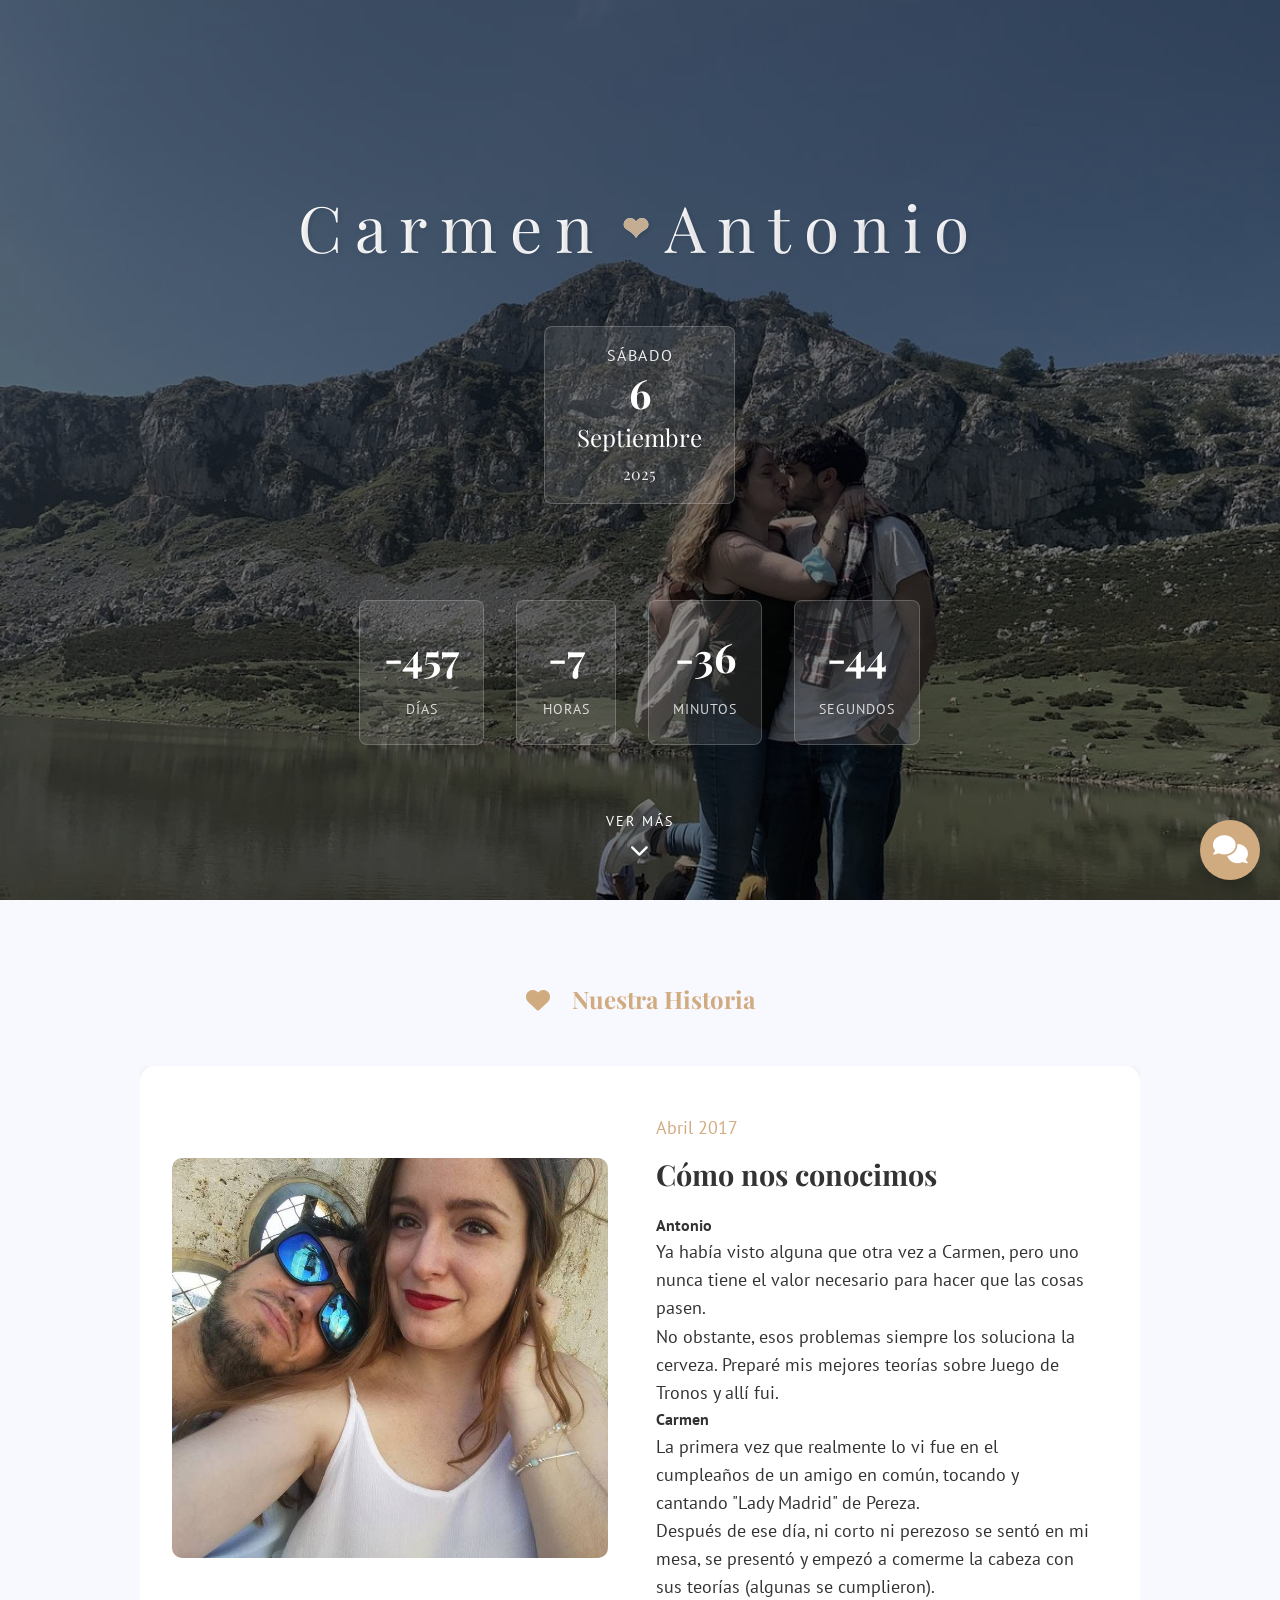
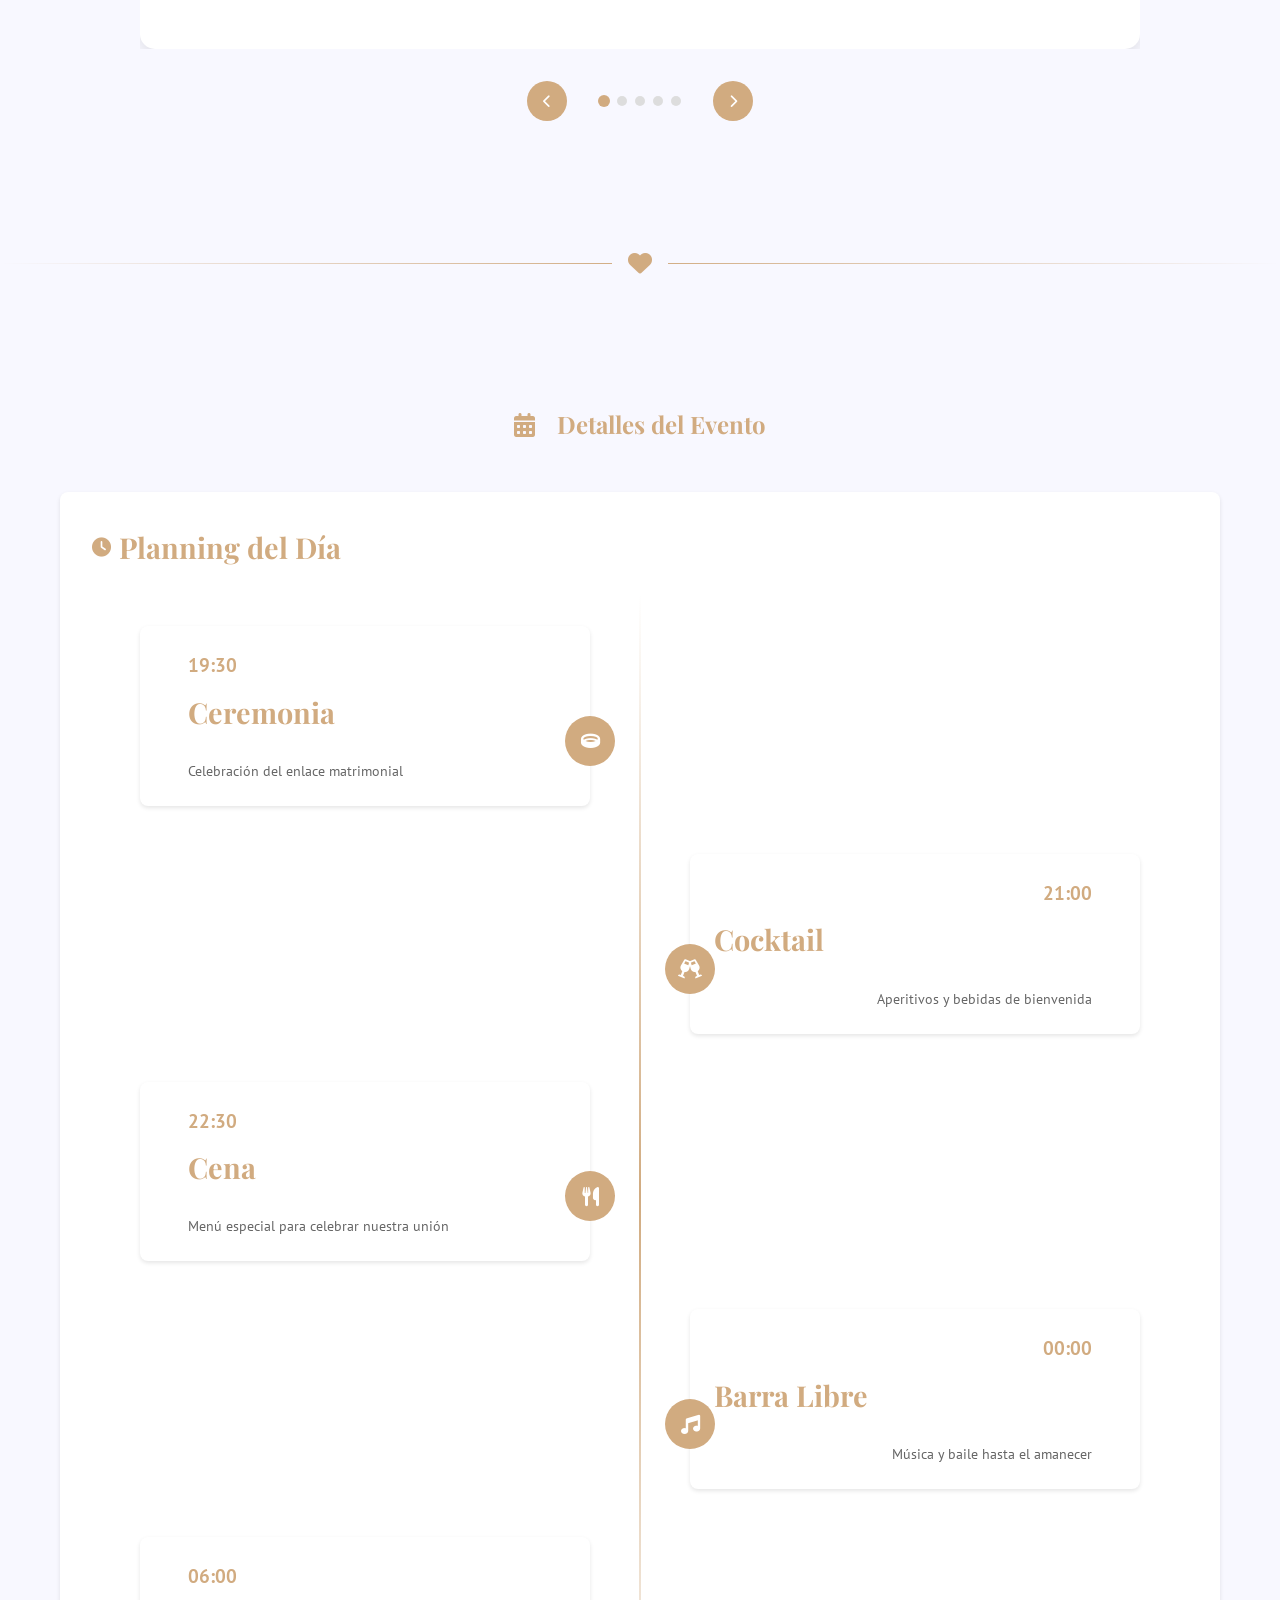
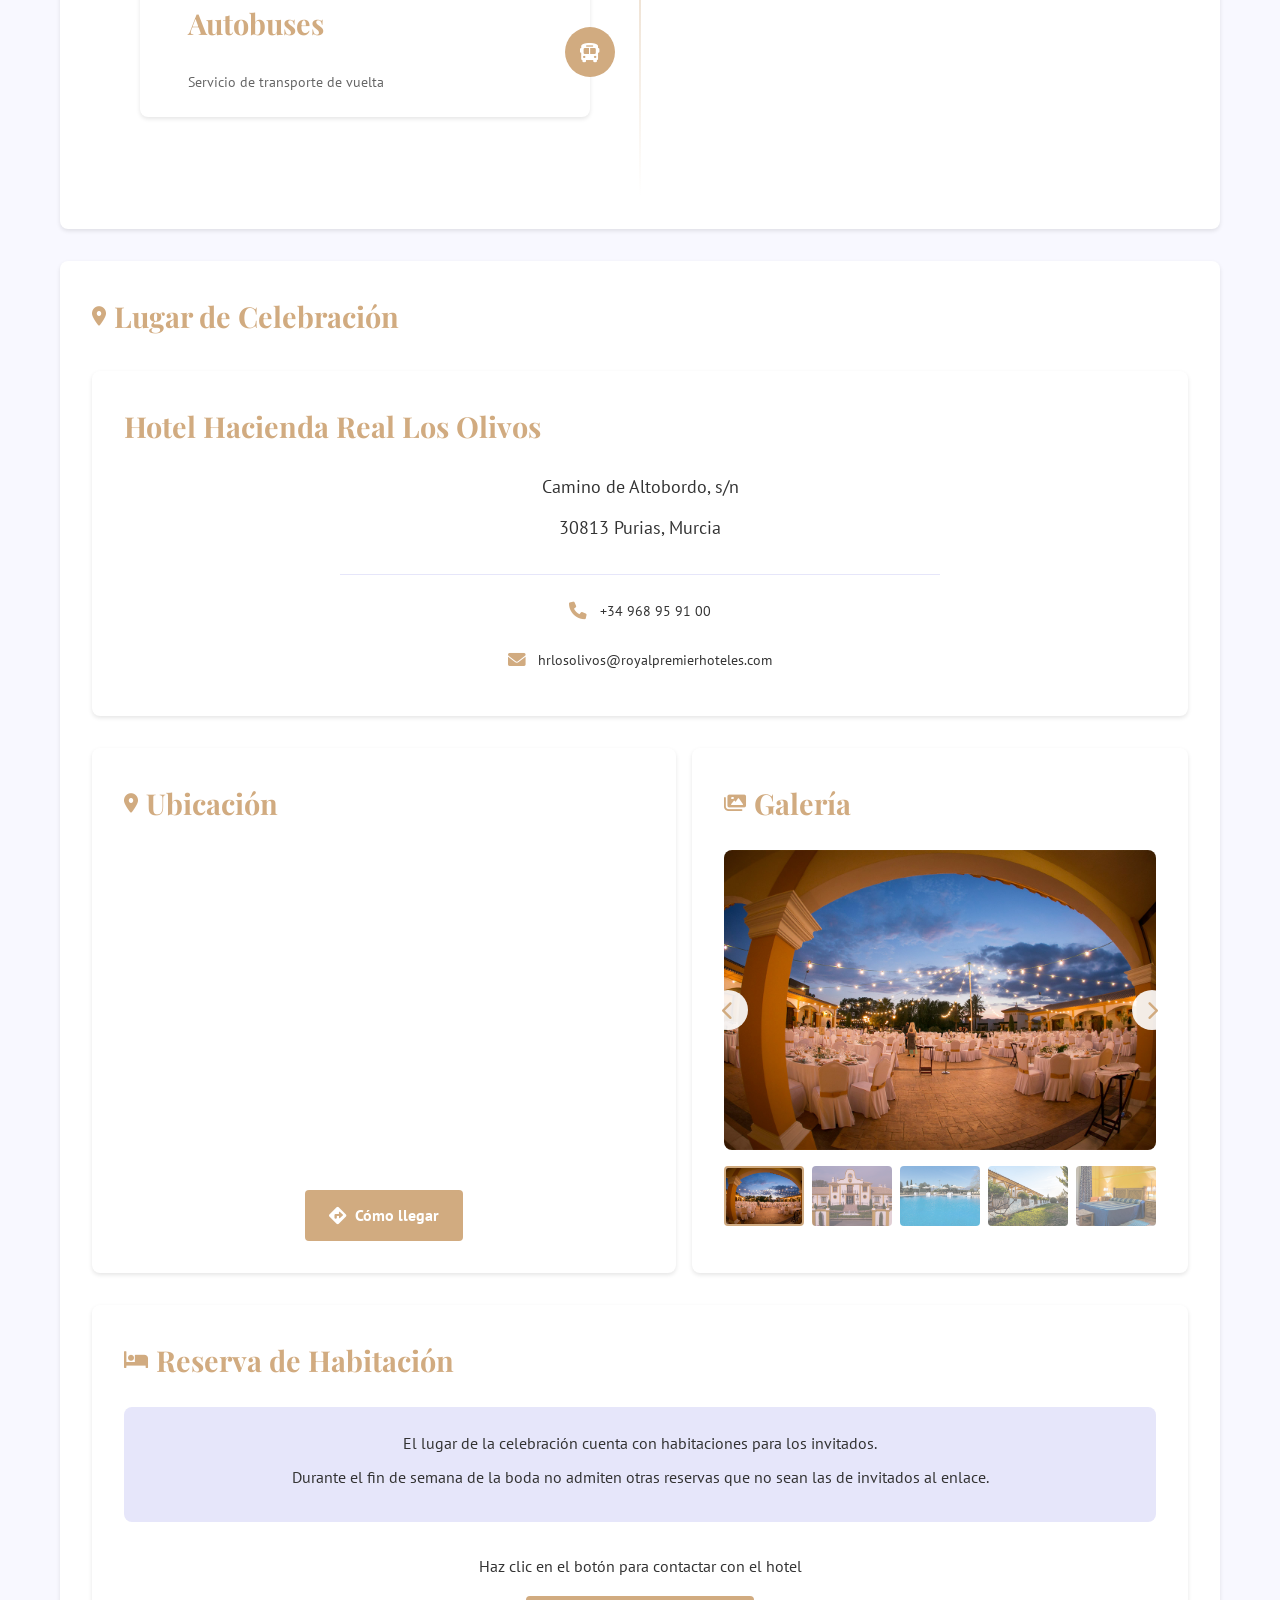
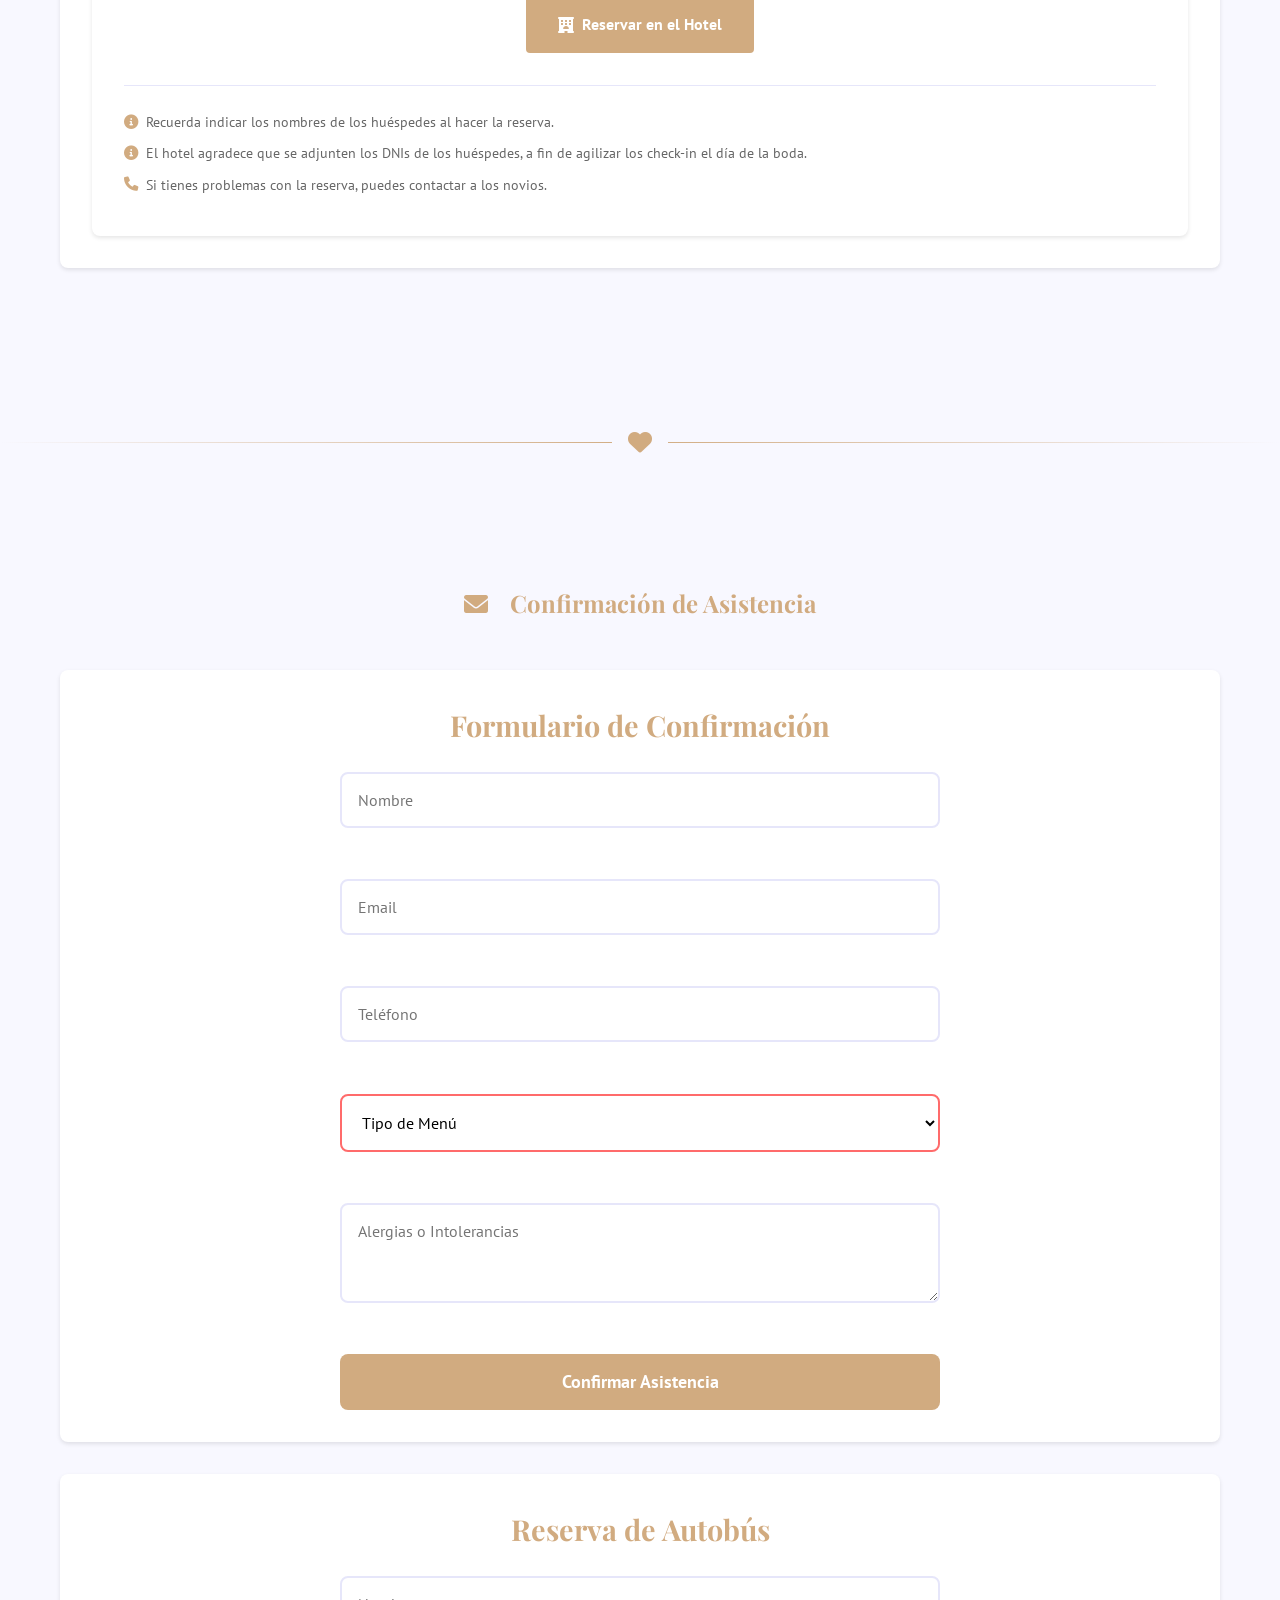
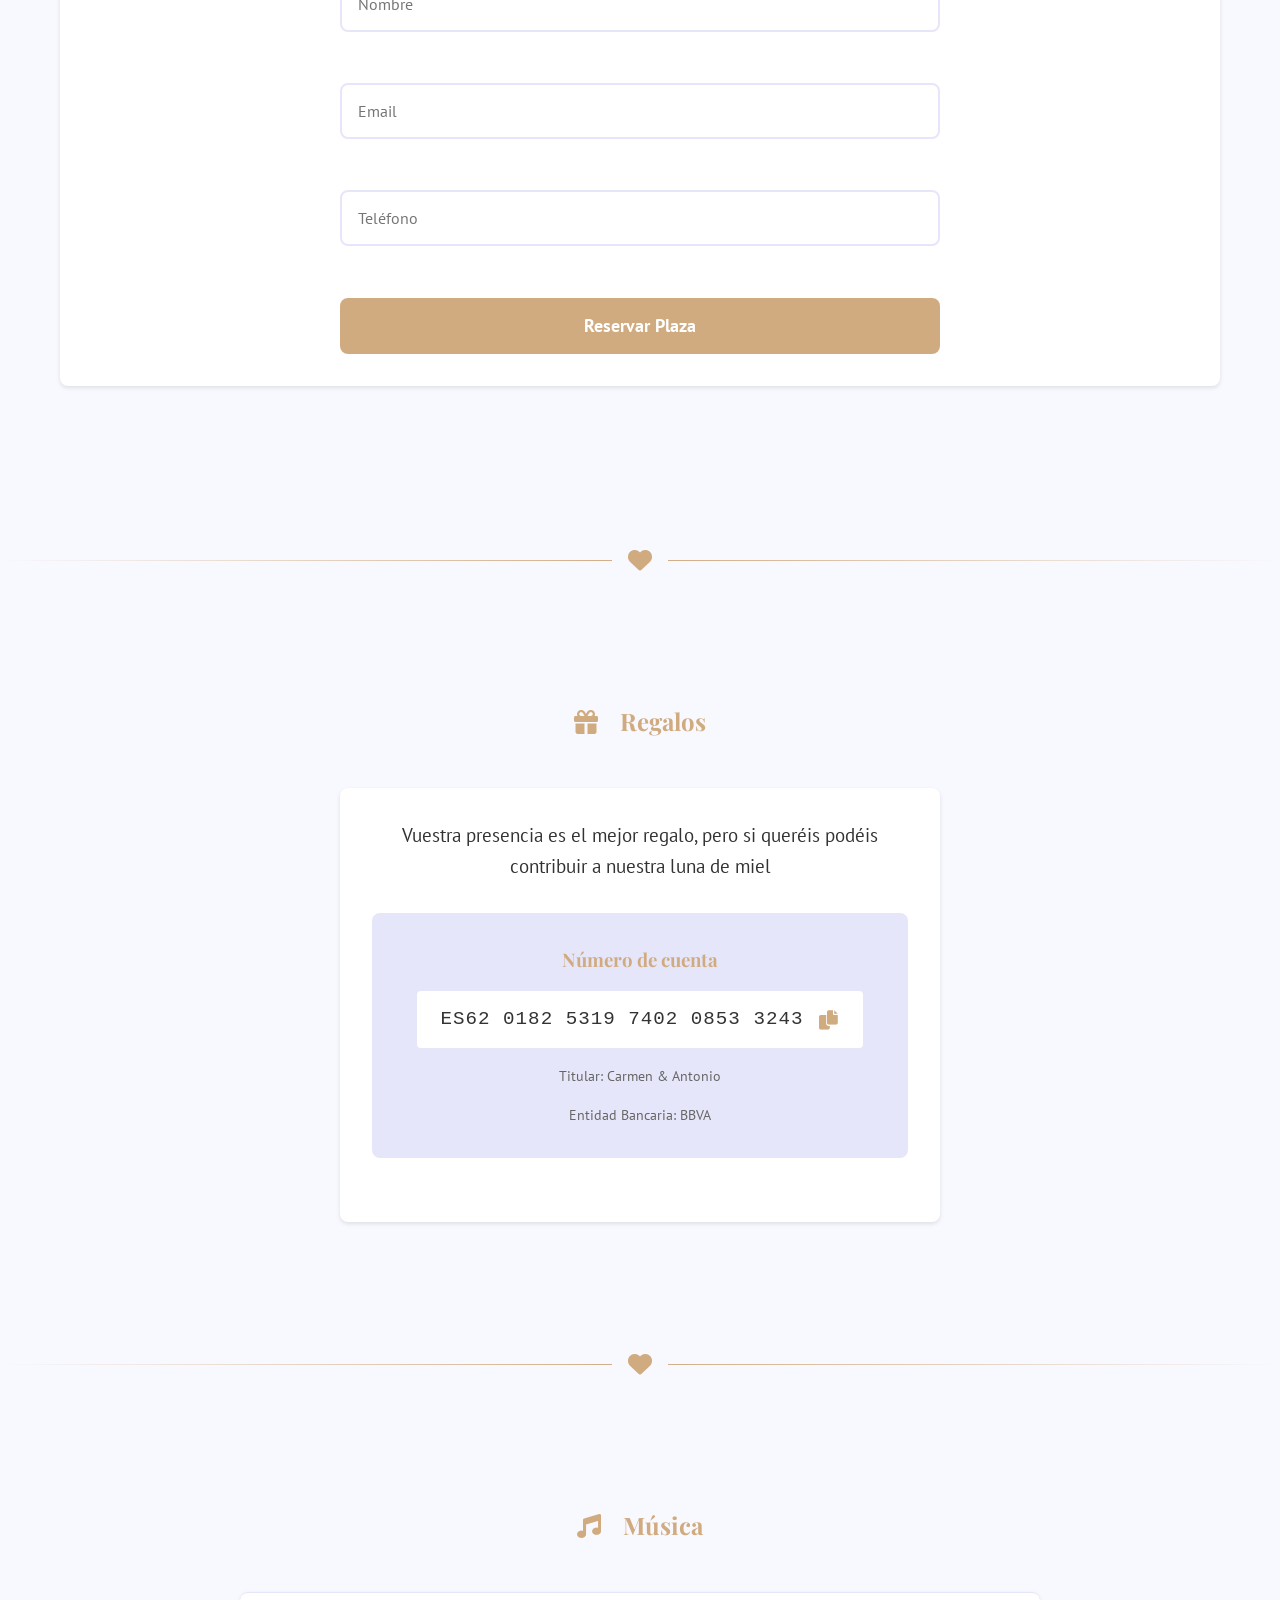
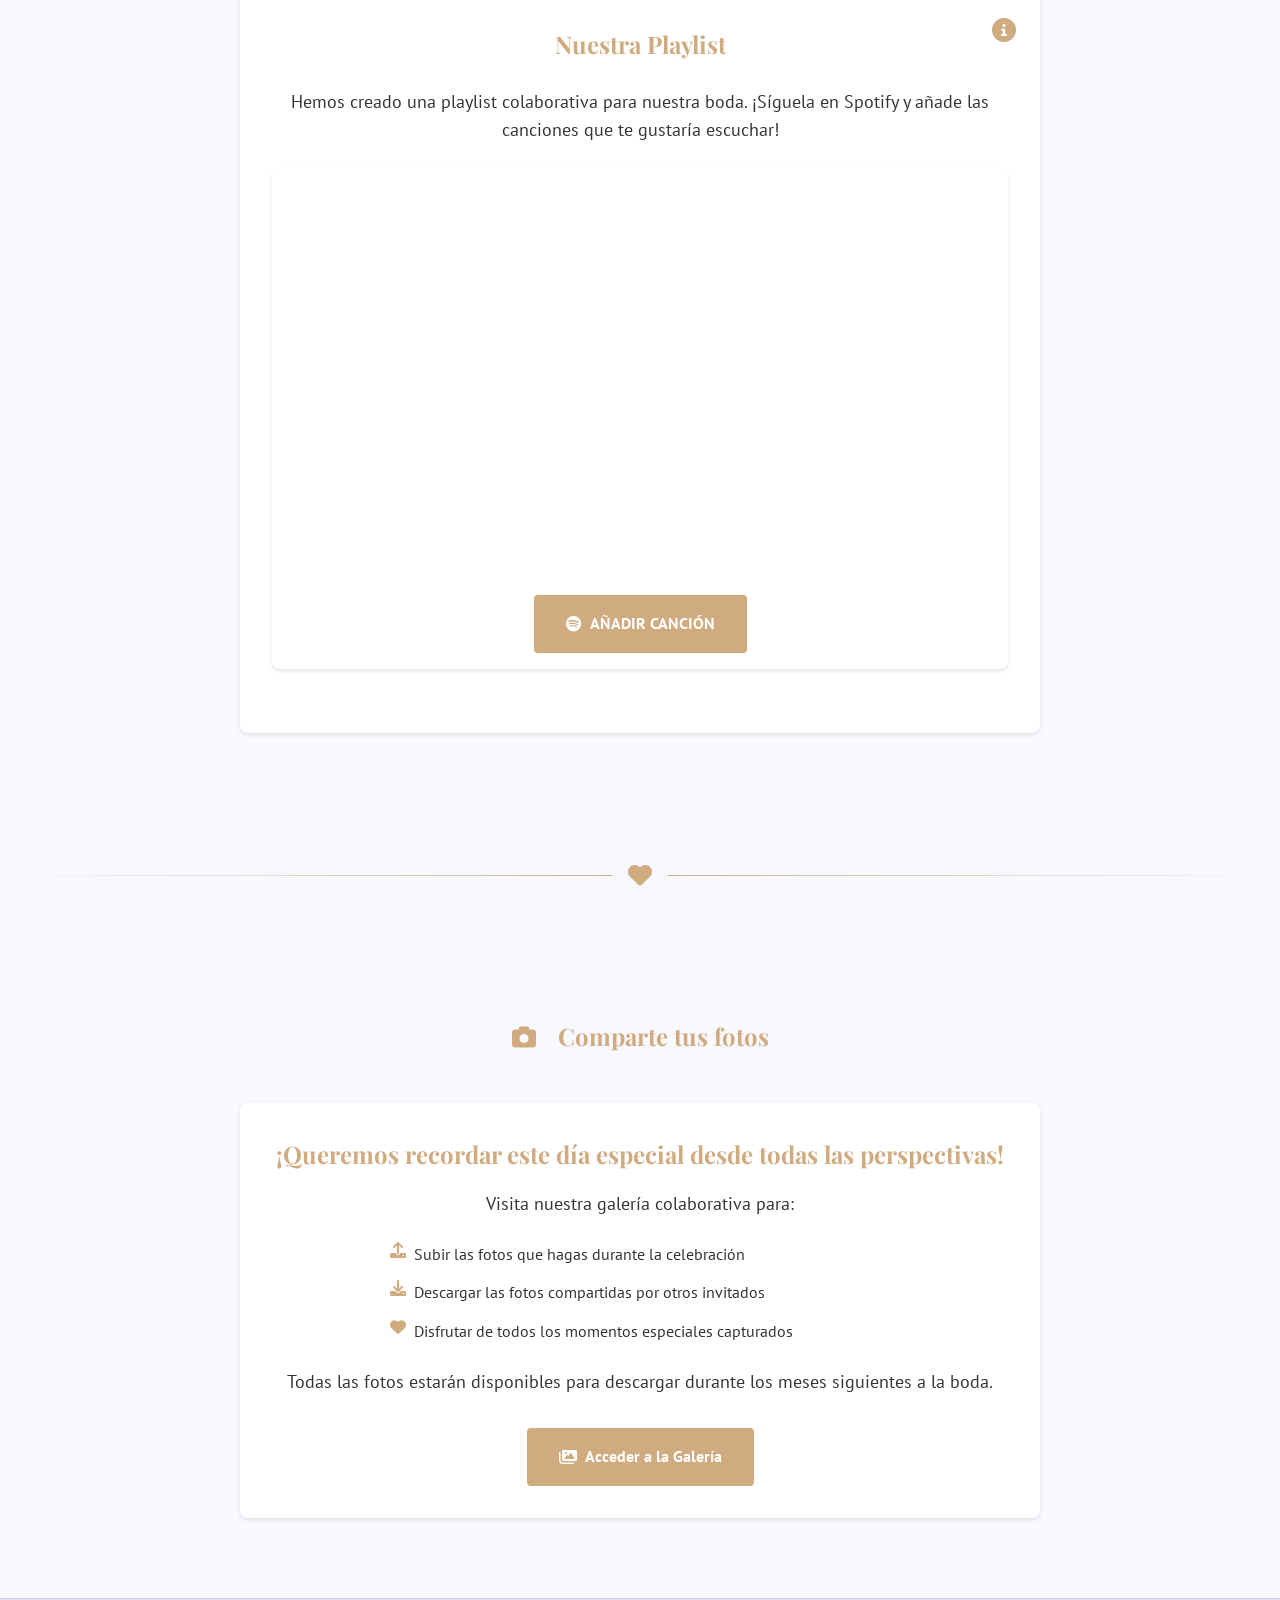
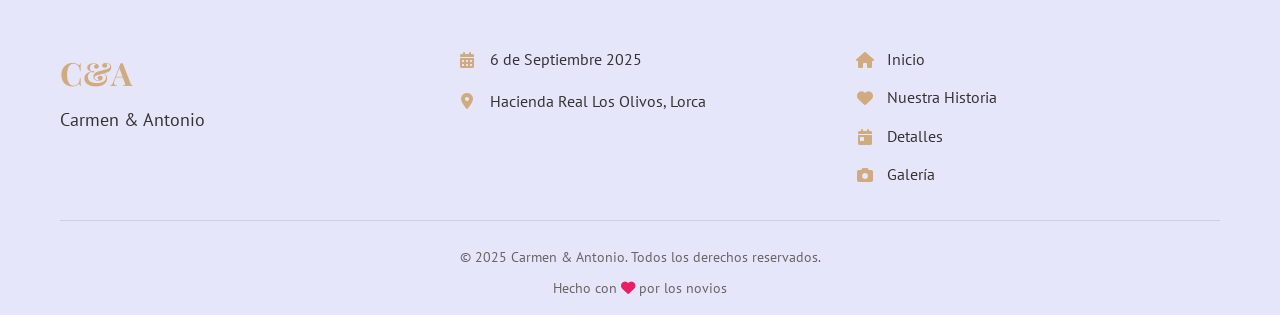
==== index.html @ f052ac0f "Commit de subida" ====
<!DOCTYPE html>
<html lang="es">
<head>
    <meta charset="UTF-8">
    <meta name="viewport" content="width=device-width, initial-scale=1.0">
    <meta author="Antonio Montiel Terrones">
    <meta http-equiv="X-UA-Compatible" content="ie=edge">
    <link rel="icon" href="./assets/prueba-1.jpg" media="(prefers-color-scheme: light)">
    <link rel="icon" href="./assets/prueba-2.jpg" media="(prefers-color-scheme: dark)">
    <title>Carmen & Antonio - 6 de Septiembre 2025</title>
    <link rel="stylesheet" href="styles.css">
    <script src="script.js" defer></script>
    <link href="https://fonts.googleapis.com/css2?family=Playfair+Display:wght@400;700&family=PT+Sans:wght@400;700&display=swap" rel="stylesheet">
    <link rel="stylesheet" href="https://cdnjs.cloudflare.com/ajax/libs/font-awesome/6.0.0/css/all.min.css">
</head>
<body>
    <nav class="main-nav">
        <div class="nav-content">
            <a href="#hero" class="nav-logo">C&A</a>
            <button class="hamburger" aria-label="Menú" aria-expanded="false">
            <span class="hamburger-box">
                <span class="hamburger-inner"></span>
            </span>
            </button>
            <div class="nav-links">
                <a href="#our-story">Nuestra Historia</a>
                <a href="#event-details">Detalles</a>
                <a href="#rsvp">Confirmación</a>
                <a href="#gifts">Regalos</a>
                <a href="#music">Música</a>
                <a href="./galeria.html">Galería</a>
            </div>
        </div>
    </nav>

    <header id="hero" class="hero">
        <div class="hero-content">
            <h1 class="animate-in">
                <span class="name">Carmen</span>
                <span class="decorator">❤</span>
                <span class="name">Antonio</span>
            </h1>
            <div class="date animate-in">
                <div class="date-wrapper">
                    <span class="day">Sábado</span>
                    <span class="date-number">6</span>
                    <span class="month">Septiembre</span>
                    <span class="year">2025</span>
                </div>
            </div>
            <div id="countdown" class="countdown animate-in">
                <div class="countdown-item">
                    <div class="countdown-value" id="days">00</div>
                    <div class="countdown-label">Días</div>
                </div>
                <div class="countdown-item">
                    <div class="countdown-value" id="hours">00</div>
                    <div class="countdown-label">Horas</div>
                </div>
                <div class="countdown-item">
                    <div class="countdown-value" id="minutes">00</div>
                    <div class="countdown-label">Minutos</div>
                </div>
                <div class="countdown-item">
                    <div class="countdown-value" id="seconds">00</div>
                    <div class="countdown-label">Segundos</div>
                </div>
            </div>
            <a href="#event-details" class="scroll-down">
                <span>Ver más</span>
                <i class="fas fa-chevron-down"></i>
            </a>
        </div>
    </header>

    <main>
        <!-- Nuestra Historia -->
        <section id="our-story" class="section">
            <div class="container">
                <h2><i class="fas fa-heart"></i> Nuestra Historia</h2>
                <div class="story-timeline">
                    <div class="story-moment active">
                        <div class="story-image">
                            <img src="./assets/story/primera.jpg" alt="Como nos conocimos">
                        </div>
                        <div class="story-content">
                            <div class="story-date">Abril 2017</div>
                            <h3>Cómo nos conocimos</h3>
                            <h4>Antonio</h4>
                            <p>Ya había visto alguna que otra vez a Carmen, pero uno nunca tiene el valor necesario para hacer que las cosas pasen.</p>
                            <p>No obstante, esos problemas siempre los soluciona la cerveza. Preparé mis mejores teorías sobre Juego de Tronos y allí fui.</p>
                            <h4>Carmen</h4>
                            <p>La primera vez que realmente lo vi fue en el cumpleaños de un amigo en común, tocando y cantando "Lady Madrid" de Pereza.</p>
                            <p>Después de ese día, ni corto ni perezoso se sentó en mi mesa, se presentó y empezó a comerme la cabeza con sus teorías (algunas se cumplieron).</p>
                        </div>
                    </div>

                    <div class="story-moment">
                        <div class="story-image">
                            <img src="./assets/story/segunda.jpg" alt="Nuestra primera cita">
                        </div>
                        <div class="story-content">
                            <div class="story-date">Mayo 2017</div>
                            <h3>Nuestra Primera Cita</h3>
                            <h4>Antonio</h4>
                            <p>Carmen era una máquina de rechazarme citas. Un día me dije para mi mismo: "Último all-in, si dice que no se acabó".</p>
                            <p>Estaba en Calabardina, le escribí, le debí decir algo así como: "Esta tarde a las 20:00 estoy en tu casa para ir al cine". Quizás si no había pregunta, no podía haber negación</p>
                            <p>Es sorprendente lo mucho que ha hecho la cerveza por esta relación.</p>
                            <h4>Carmen</h4>
                            <p>Tras decirle muchas veces que no me propuso un plan que no podía rechazar, ver el live action de "la Bella y la Bestia", no podía decir que no basicamente porque todos mis amigos ya la habían visto. Y menos mal.</p>
                            <p>Fue la cita más rara de mi vida, sólo a Antonio se le podía ocurrir mezclar helado de Straciatella con cerveza.</p>
                        </div>
                    </div>

                    <div class="story-moment">
                        <div class="story-image">
                            <img src="./assets/story/tercera.jpg" alt="Nuestra Historia">
                        </div>
                        <div class="story-content">
                            <div class="story-date">Mayo 2017-Septiembre 2025</div>
                            <h3>Breve resumen de Nuestra vida juntos</h3>
                            <ul>
                                <li><h4>12 de mayo 2017</h4></li>
                                <li>Empezamos nuestra historia viviendo cada uno en un sitio.</li>
                                <li><h4>Julio 2018</h4></li>
                                <li>Nos mudamos a Lorca. Nos cansamos de vernos cada noche en casa de los papis.</li>
                                <li><h4>Agosto 2019</h4></li>
                                <li>Nos fuimos de alquiler a un piso.</li>
                                <li><em>No nos matamos, bien.</em></li>
                                <li><h4>2022</h4></li>
                                <li>Tuvimos un hámster, Bolita. Se murió. No lloréis, coño. Es un puto hámster. Vivió una larga vida (✝2024)</li>
                                <li><h4>7 de septiembre de 2022</h4></li>
                                <li>Nos comprometimos en Roma.</li>
                                <li><h4>Febrero de 2023</h4></li>
                                <li>Nos compramos una casa.
                                <li><h4>Marzo de 2023</h4></li>
                                <li>Adoptamos a Cholo, oriundo de Aguaderas.</li>
                                <li><em>Coño, he dicho que era breve historia. Ya sacaremos el libro.</em></li>
                            </ul>
                        </div>
                    </div>

                    <div class="story-moment">
                        <div class="story-image">
                            <img src="./assets/story/cuarta.jpg" alt="Nos casamos">
                        </div>
                        <div class="story-content">
                            <div class="story-date">6 de septiembre de 2025</div>
                            <h3>¡NOS CASAMOS!</h3>
                            <p>Tras años viviendo en pecado... seguiremos haciéndolo pero con una alianza en la mano y una declaración de la Renta conjunta (o no).</p>
                            <p>Así, al menos, si uno la espicha al otro le queda una paguita.</p>
                        </div>
                    </div>
                    <div class="story-moment">
                        <div class="story-image">
                            <img src="./assets/story/cholo.jpg" alt="Cholo">
                        </div>
                        <div class="story-content">
                            <div class="story-date">Qué bonito</div>
                            <h3>Cholo</h3>
                            <p>No podíamos no poner una foto de Cholo.</p>
                            <p>Anda, que sabíamos que estábais buscando una foto del perro.</p>
                        </div>
                    </div>
                </div>
                <div class="story-navigation">
                    <button class="story-prev"><i class="fas fa-chevron-left"></i></button>
                    <div class="story-dots">
                        <span class="dot active"></span>
                        <span class="dot"></span>
                        <span class="dot"></span>
                        <span class="dot"></span>
                        <span class="dot"></span>
                    </div>
                    <button class="story-next"><i class="fas fa-chevron-right"></i></button>
                </div>
            </div>
        </section>

        <div class="section-divider">
            <i class="fas fa-heart"></i>
        </div>

        <!-- Detalles del Evento -->
        <section id="event-details" class="section">
            <div class="container">
                <h2><i class="fas fa-calendar-alt"></i> Detalles del Evento</h2>
                
                <!-- Planning -->
                <div class="event-planning">
                    <h3><i class="fas fa-clock"></i> Planning del Día</h3>
                    <div class="timeline">
                        <div class="timeline-item" data-tooltip="Celebración del enlace matrimonial">
                            <div class="timeline-icon">
                                <i class="fas fa-ring"></i>
                            </div>
                            <span class="time">19:30</span>
                            <h3>Ceremonia</h3>
                            <p>Celebración del enlace matrimonial</p>
                        </div>
                        <div class="timeline-item" data-tooltip="Aperitivos y bebidas de bienvenida">
                            <div class="timeline-icon">
                                <i class="fas fa-glass-cheers"></i>
                            </div>
                            <span class="time">21:00</span>
                            <h3>Cocktail</h3>
                            <p>Aperitivos y bebidas de bienvenida</p>
                        </div>
                        <div class="timeline-item" data-tooltip="Menú especial para celebrar nuestra unión">
                            <div class="timeline-icon">
                                <i class="fas fa-utensils"></i>
                            </div>
                            <span class="time">22:30</span>
                            <h3>Cena</h3>
                            <p>Menú especial para celebrar nuestra unión</p>
                        </div>
                        <div class="timeline-item" data-tooltip="Música y baile hasta el amanecer">
                            <div class="timeline-icon">
                                <i class="fas fa-music"></i>
                            </div>
                            <span class="time">00:00</span>
                            <h3>Barra Libre</h3>
                            <p>Música y baile hasta el amanecer</p>
                        </div>
                        <div class="timeline-item" data-tooltip="Servicio de transporte de vuelta">
                            <div class="timeline-icon">
                                <i class="fas fa-bus"></i>
                            </div>
                            <span class="time">06:00</span>
                            <h3>Autobuses</h3>
                            <p>Servicio de transporte de vuelta</p>
                        </div>
                    </div>
                </div>

                <!-- Lugar -->
                <div class="event-venue">
                    <h3><i class="fas fa-map-marker-alt"></i> Lugar de Celebración</h3>
                    <div class="venue-content">
                        <div class="venue-details">
                            <h3>Hotel Hacienda Real Los Olivos</h3>
                            <p>Camino de Altobordo, s/n</p>
                            <p>30813 Purias, Murcia</p>
                            <div class="venue-info">
                                <p><i class="fas fa-phone"></i> +34 968 95 91 00</p>
                                <p><i class="fas fa-envelope"></i> hrlosolivos@royalpremierhoteles.com</p>
                            </div>
                        </div>

                        <div class="venue-media">
                            <div class="venue-map">
                                <h3><i class="fas fa-map-marker-alt"></i> Ubicación</h3>
                                <div class="map">
                                    <iframe 
                                        src="https://www.google.com/maps/embed?pb=!1m18!1m12!1m3!1d3151.123456789012!2d-1.234567!3d37.890123!2m3!1f0!2f0!3f0!3m2!1i1024!2i768!4f13.1!3m3!1m2!1s0xd654c8c8c8c8c8c%3A0x1234567890abcdef!2sHacienda%20Real%20Los%20Olivos%2C%20Purias!5e0!3m2!1ses!2ses!4v1234567890!5m2!1ses!2ses" 
                                        width="100%" 
                                        height="100%" 
                                        style="border:0;" 
                                        allowfullscreen="" 
                                        loading="lazy" 
                                        referrerpolicy="no-referrer-when-downgrade">
                                    </iframe>
                                </div>
                                <a href="https://www.google.com/maps/dir//Hacienda+Real+Los+Olivos,+Purias" target="_blank" class="directions-button">
                                    <i class="fas fa-directions"></i> Cómo llegar
                                </a>
                            </div>
                            <div class="venue-gallery">
                                <h3><i class="fas fa-images"></i> Galería</h3>
                                <div class="gallery-main">
                                    <img src="./assets/Vista-Patio-Andaluz-desde-los-pasillos-porticados.jpg" alt="Patio Andaluz" class="active">
                                </div>
                                <div class="gallery-thumbnails">
                                    <img src="./assets/Vista-Patio-Andaluz-desde-los-pasillos-porticados.jpg" alt="Patio Andaluz" class="active">
                                    <img src="./assets/Entrada-Hotel.jpg" alt="Entrada Hotel">
                                    <img src="./assets/Cóctel-Marzo-2016.jpg" alt="Piscina">
                                    <img src="./assets/Terrazas-habitaciones-Dobles.jpg" alt="Habitaciones Exteriores">
                                    <img src="./assets/Original-Habitacion-Doble-Farga.jpg" alt="Habitaciones Interiores">
                                </div>
                                <button class="gallery-prev"><i class="fas fa-chevron-left"></i></button>
                                <button class="gallery-next"><i class="fas fa-chevron-right"></i></button>
                            </div>
                        </div>

                        <div class="hotel-booking">
                            <h3><i class="fas fa-bed"></i> Reserva de Habitación</h3>
                            <div class="booking-info">
                                <p>El lugar de la celebración cuenta con habitaciones para los invitados.</p>
                                <p>Durante el fin de semana de la boda no admiten otras reservas que no sean las de invitados al enlace.</p>
                            </div>
                            <div class="booking-cta">
                                <p>Haz clic en el botón para contactar con el hotel</p>
                                <a href="mailto:hrlosolivos@royalpremierhoteles.com?subject=Reserva%20Boda%20Carmen%20Pe%C3%B1arrubia%20%26%20Antonio%20Montiel&body=Hola%2C%20me%20gustar%C3%ADa%20hacer%20una%20reserva%20de%20habitaci%C3%B3n%20el%20d%C3%ADa%20de%20la%20boda.%0A%0ANombres%3A%0A%0AGracias." target="_blank" class="booking-button">
                                    <i class="fas fa-hotel"></i>
                                    Reservar en el Hotel
                                </a>
                            </div>
                            <div class="booking-notes">
                                <p><i class="fas fa-info-circle"></i> Recuerda indicar los nombres de los huéspedes al hacer la reserva.</p>
                                <p><i class="fas fa-info-circle"></i> El hotel agradece que se adjunten los DNIs de los huéspedes, a fin de agilizar los check-in el día de la boda.</p>
                                <p><i class="fas fa-phone"></i> Si tienes problemas con la reserva, puedes contactar a los novios.</p>
                            </div>
                        </div>
                    </div>
                </div>
            </div>
        </section>

        <div class="section-divider">
            <i class="fas fa-heart"></i>
        </div>

        <!-- Confirmación -->
        <section id="rsvp" class="section">
            <div class="container">
                <h2><i class="fas fa-envelope"></i> Confirmación de Asistencia</h2>
                
                <!-- RSVP Form -->
                <div class="rsvp-form">
                    <h3>Formulario de Confirmación</h3>
                    <form id="rsvp-form" class="form" novalidate>
                        <div class="form-group">
                            <input type="text" id="rsvp-name" name="name" placeholder="Nombre" required>
                            <div class="error-message"></div>
                        </div>
                        <div class="form-group">
                            <input type="email" id="rsvp-email" name="email" placeholder="Email" required>
                            <div class="error-message"></div>
                        </div>
                        <div class="form-group">
                            <input type="tel" id="rsvp-phone" name="phone" placeholder="Teléfono" required>
                            <div class="error-message"></div>
                        </div>
                        <div class="form-group">
                            <select id="rsvp-menu" name="menu" required>
                                <option value="">Tipo de Menú</option>
                                <option value="normal">Menú Normal</option>
                                <option value="vegetariano">Menú Vegetariano</option>
                                <option value="vegano">Menú Vegano</option>
                            </select>
                            <div class="error-message"></div>
                        </div>
                        <div class="form-group">
                            <textarea id="rsvp-allergies" name="allergies" placeholder="Alergias o Intolerancias"></textarea>
                            <div class="error-message"></div>
                        </div>
                        <button type="submit" class="submit-button">
                            <span class="button-text">Confirmar Asistencia</span>
                            <i class="fas fa-spinner fa-spin"></i>
                        </button>
                    </form>
                </div>

                <!-- Bus Form -->
                <div class="bus-form" id="rsvp-bus">
                    <h3>Reserva de Autobús</h3>
                    <form id="bus-form" class="form" novalidate>
                        <div class="form-group">
                            <input type="text" id="bus-name" name="name" placeholder="Nombre" required>
                            <div class="error-message"></div>
                        </div>
                        <div class="form-group">
                            <input type="email" id="bus-email" name="email" placeholder="Email" required>
                            <div class="error-message"></div>
                        </div>
                        <div class="form-group">
                            <input type="tel" id="bus-phone" name="phone" placeholder="Teléfono" required>
                            <div class="error-message"></div>
                        </div>
                        <button type="submit" class="submit-button">
                            <span class="button-text">Reservar Plaza</span>
                            <i class="fas fa-spinner fa-spin"></i>
                        </button>
                    </form>
                </div>
            </div>
        </section>

        <div class="section-divider">
            <i class="fas fa-heart"></i>
        </div>

        <!-- Regalos -->
        <section id="gifts" class="section">
            <div class="container">
                <h2><i class="fas fa-gift"></i> Regalos</h2>
                <div class="gifts-content">
                    <div class="gifts-message">
                        <p class="gifts-intro">Vuestra presencia es el mejor regalo, pero si queréis podéis contribuir a nuestra luna de miel</p>
                        <div class="bank-info">
                            <h3>Número de cuenta</h3>
                            <div class="account-details">
                                <p class="account-number">
                                    <span class="account-text">
                                        <span>ES62</span> <span>0182</span> <span>5319</span> <span>7402</span> <span>0853</span> <span>3243</span>
                                    </span>
                                    <i class="fas fa-copy"></i>
                                </p>
                            </div>
                            <p class="account-holder">Titular: Carmen & Antonio</p>
                            <p class="account-holder">Entidad Bancaria: BBVA</p>
                        </div>
                    </div>
                </div>
            </div>
        </section>

        <div class="section-divider">
            <i class="fas fa-heart"></i>
        </div>

        <!-- Música -->
        <section id="music" class="section">
            <div class="container">
                <h2><i class="fas fa-music"></i> Música</h2>
                <div class="music-content">
                    <div class="spotify-playlist">
                        <h3>Nuestra Playlist</h3>
                        <p class="music-intro">Hemos creado una playlist colaborativa para nuestra boda. ¡Síguela en Spotify y añade las canciones que te gustaría escuchar!</p>
                        <div class="playlist-container">
                            <iframe src="https://open.spotify.com/embed/playlist/7dAwF033viCeZQlJ0VeFm0"
                                    width="100%" 
                                    height="380" 
                                    frameborder="0" 
                                    allowtransparency="true" 
                                    allow="encrypted-media">
                            </iframe>
                            <a href="https://open.spotify.com/playlist/7dAwF033viCeZQlJ0VeFm0?si=t7BFRg3eTFCn3YECcKRhLA&pt=b0302822b7fabdbe5bf5b9cf1a00daf5&pi=nVprrQwORoyfn" class="spotify-button" target="_blank">
                                <i class="fab fa-spotify"></i> AÑADIR CANCIÓN
                            </a>
                        </div>
                        <button class="help-button" data-tooltip="¿Cómo añadir canciones?">
                            <i class="fas fa-info-circle"></i>
                        </button>
                        <div class="tooltip-content">
                            <ol>
                                <li>Aquí se muestra una previsualización de la lista</li>
                                <li>Si quieres añadir canciones debes pulsar en el botón "AÑADIR CANCION"</li>
                                <li>Te llevará a Spotify, donde podrás añadir canciones a la lista</li>
                                <li>Si no tienes cuenta de Spotify, puedes crear una gratis</li>
                                <li>Una vez añadidas las canciones, aparecerán en la lista</li>
                            </ol>
                        </div>
                    </div>
                </div>
            </div>
        </section>
                <div class="section-divider">
            <i class="fas fa-heart"></i>
        </div>

        <!-- Galería de Fotos -->
        <section id="gallery-info" class="section">
            <div class="container">
                <h2><i class="fas fa-camera"></i> Comparte tus fotos</h2>
                <div class="gallery-info-content">
                    <div class="gallery-info-message">
                        <h3>¡Queremos recordar este día especial desde todas las perspectivas!</h3>
                        <p>Visita nuestra galería colaborativa para:</p>
                        <ul>
                            <li><i class="fas fa-upload"></i> Subir las fotos que hagas durante la celebración</li>
                            <li><i class="fas fa-download"></i> Descargar las fotos compartidas por otros invitados</li>
                            <li><i class="fas fa-heart"></i> Disfrutar de todos los momentos especiales capturados</li>
                        </ul>
                        <p>Todas las fotos estarán disponibles para descargar durante los meses siguientes a la boda.</p>
                    </div>
                    <a href="./galeria.html" class="gallery-button">
                        <i class="fas fa-images"></i> Acceder a la Galería
                    </a>
                </div>
            </div>
        </section>
            <footer class="footer">
        <div class="container">
            <div class="footer-content">
                <div class="footer-logo">
                    <span>C&A</span>
                    <p>Carmen & Antonio</p>
                </div>
                <div class="footer-info">
                    <p><i class="fas fa-calendar-alt"></i> 6 de Septiembre 2025</p>
                    <p><i class="fas fa-map-marker-alt"></i> Hacienda Real Los Olivos, Lorca</p>
                </div>
                <div class="footer-links">
                    <a href="#hero" class="footer-link"><i class="fas fa-home"></i> Inicio</a>
                    <a href="#our-story" class="footer-link"><i class="fas fa-heart"></i> Nuestra Historia</a>
                    <a href="#event-details" class="footer-link"><i class="fas fa-calendar-day"></i> Detalles</a>
                    <a href="./galeria.html" class="footer-link"><i class="fas fa-camera"></i> Galería</a>
                </div>
            </div>
            <div class="footer-bottom">
                <p>© 2025 Carmen & Antonio. Todos los derechos reservados.</p>
                <p>Hecho con <i class="fas fa-heart" style="color: #e91e63;"></i> por los novios</p>
            </div>
        </div>
    </footer>
    </main>
    <!-- Chat Widget -->
    <div class="chat-widget">
        <button class="chat-toggle" id="chat-toggle" aria-label="Abrir chat">
            <i class="fas fa-comments"></i>
        </button>
        <div class="chat-box" id="chat-box">
            <div class="chat-header">
                <h3>Preguntas Frecuentes</h3>
                <button class="close-chat" id="close-chat" aria-label="Cerrar chat">
                    <i class="fas fa-times"></i>
                </button>
            </div>
            <div class="chat-messages" id="chat-messages">
                <div class="message bot">
                    ¡Hola! ¿En qué puedo ayudarte? Selecciona una pregunta:
                </div>
                <div class="predefined-questions">
                    <button class="question-btn">¿Dónde es la ceremonia?</button>
                    <button class="question-btn">¿A qué hora empieza la ceremonia?</button>
                    <button class="question-btn">¿Dónde es el banquete?</button>
                    <button class="question-btn">¿A qué hora empieza el banquete?</button>
                    <button class="question-btn">¿Dónde puedo aparcar?</button>
                    <button class="question-btn">¿Hay servicio de autobús?</button>
                    <button class="question-btn">¿Dónde puedo alojarme?</button>
                    <button class="question-btn">¿Cómo puedo confirmar mi asistencia?</button>
                    <button class="question-btn">¿Qué código de vestimenta hay?</button>
                    <button class="question-btn">¿Puedo llevar niños?</button>
                    <button class="question-btn">¿Qué tipo de regalo puedo hacer?</button>
                    <button class="question-btn">¿Hay alguna lista de regalos?</button>
                </div>
            </div>
        </div>
    </div>
</body>
</html>
---- styles.css ----
:root {
    --primary-color: #e6e6fa;
    --background-color: #f8f8ff;
    --accent-color: #d1ab80;
    --text-color: #333;
}

* {
    margin: 0;
    padding: 0;
    box-sizing: border-box;
    list-style: none;
}

body {
    font-family: 'PT Sans', sans-serif;
    background-color: var(--background-color);
    color: var(--text-color);
    line-height: 1.6;
}

h1, h2, h3 {
    font-family: 'Playfair Display', serif;
}

.container {
    max-width: 1200px;
    margin: 0 auto;
    padding: 0 20px;
}

/* Hero Section */
.hero {
    position: relative;
    width: 100%;
    height: 100vh; /* Fallback para navegadores antiguos */
    height: 100dvh;
    min-height: -webkit-fill-available; /* Solución para Safari iOS */
    background-image: url(./assets/prueba-5.jpg);
    filter: grayscale(40%);
    background-size: cover;
    background-position: center;
    background-repeat: no-repeat;
    display: flex;
    align-items: center;
    justify-content: center;
    text-align: center;
    color: white;
    overflow: hidden;
}

/* Elimina background-attachment: fixed para móviles */
@media (hover: hover) {
    /* Solo aplica fixed en dispositivos que soportan hover (normalmente desktop) */
    .hero {
        background-attachment: fixed;
    }
}

.hero::before {
    content: '';
    position: absolute;
    top: 0;
    left: 0;
    right: 0;
    bottom: 0;
    background: rgba(0, 0, 0, 0.5);
    z-index: 1;
}

/* Ajuste específico para Safari iOS */
@supports (-webkit-touch-callout: none) {
    .hero {
        height: -webkit-fill-available;
    }
}

.hero-content {
    position: relative;
    z-index: 2;
    max-width: 800px;
    padding: 0 2rem;
    display: flex;
    flex-direction: column;
    align-items: center;
    gap: 2rem;
    margin-top: 15vh;
}

.animate-in {
    opacity: 0;
    animation: fadeInUp 0.8s ease forwards;
}

.animate-in:nth-child(1) { animation-delay: 0.2s; }
.animate-in:nth-child(2) { animation-delay: 0.4s; }
.animate-in:nth-child(3) { animation-delay: 0.6s; }

@keyframes fadeInUp {
    to {
        opacity: 1;
    }
}

.scroll-down {
    position: relative;
    bottom: 0;
    left: 0;
    color: white;
    text-decoration: none;
    display: flex;
    flex-direction: column;
    align-items: center;
    gap: 0.5rem;
    opacity: 0;
    animation: fadeIn 0.8s ease forwards 1s;
    margin-top: 2rem;
    transition: opacity 0.3s ease;
}

.scroll-down span {
    font-size: 0.9rem;
    text-transform: uppercase;
    letter-spacing: 2px;
}

.scroll-down i {
    font-size: 1.2rem;
    animation: bounce 2s infinite;
}

.scroll-down:hover {
    opacity: 0.8;
}

.scroll-down:hover i {
    animation: bounce 1s infinite;
}

@keyframes bounce {
    0%, 20%, 50%, 80%, 100% {
        transform: none;
    }
    40% {
        transform: none;
    }
    60% {
        transform: none;
    }
}

@keyframes fadeIn {
    to {
        opacity: 1;
    }
}

/* Mejorar las animaciones del contador */
.countdown {
    display: flex;
    justify-content: center;
    gap: 2rem;
    margin-top: 2rem;
    opacity: 0;
    animation: fadeInUp 0.8s ease forwards;
    animation-delay: 0.6s;
}

.countdown-item {
    background: rgba(255, 255, 255, 0.1);
    backdrop-filter: blur(5px);
    padding: 1.5rem;
    border-radius: 8px;
    min-width: 100px;
    text-align: center;
    border: 1px solid rgba(255, 255, 255, 0.2);
    transition: box-shadow 0.3s ease;
    opacity: 0;
    animation: scaleIn 0.5s ease forwards;
    animation-delay: calc(0.8s + var(--delay, 0) * 0.1s);
}

@keyframes scaleIn {
    from {
        opacity: 0;
    }
    to {
        opacity: 1;
    }
}

.countdown-value {
    font-size: 2.5rem;
    font-weight: bold;
    color: white;
    margin-bottom: 0.5rem;
    font-family: 'Playfair Display', serif;
    transition: all 0.3s ease;
    position: relative;
}

.countdown-value.updating {
    animation: fadeUpdate 0.3s ease;
}

@keyframes fadeUpdate {
    0% {
        opacity: 1;
        transform: translateY(0);
    }
    50% {
        opacity: 0.5;
        transform: translateY(-5px);
    }
    100% {
        opacity: 1;
        transform: translateY(0);
    }
}

.countdown-label {
    font-size: 0.9rem;
    color: rgba(255, 255, 255, 0.8);
    text-transform: uppercase;
    letter-spacing: 1px;
    transition: all 0.3s ease;
}

/* Ajustar los delays para cada elemento del contador */
.countdown-item:nth-child(1) { --delay: 0; }
.countdown-item:nth-child(2) { --delay: 1; }
.countdown-item:nth-child(3) { --delay: 2; }
.countdown-item:nth-child(4) { --delay: 3; }

.hero h1 {
    font-size: 4rem;
    margin-bottom: 1rem;
    display: flex;
    align-items: center;
    justify-content: center;
    gap: 1rem;
    font-family: 'Playfair Display', serif;
    background: linear-gradient(45deg, #fff, #f8f8ff);
    -webkit-background-clip: text;
    background-clip: text;
    color: transparent;
    text-shadow: 2px 2px 4px rgba(0, 0, 0, 0.1);
}

.hero h1 .name {
    letter-spacing: 0.2em;
    font-weight: 400;
}

.hero h1 .decorator {
    font-size: 2rem;
    color: var(--accent-color);
    animation: pulse 2s infinite;
}

.date {
    font-size: 1.5rem;
    margin-bottom: 2rem;
}

.date-wrapper {
    background: rgba(255, 255, 255, 0.1);
    backdrop-filter: blur(5px);
    padding: 1rem 2rem;
    border-radius: 8px;
    border: 1px solid rgba(255, 255, 255, 0.2);
    display: flex;
    flex-direction: column;
    align-items: center;
    gap: 0.3rem;
}

.date .day {
    font-size: 1rem;
    color: rgba(255, 255, 255, 0.9);
    text-transform: uppercase;
    letter-spacing: 0.1em;
}

.date .date-number {
    font-size: 2.5rem;
    font-weight: bold;
    color: white;
    font-family: 'Playfair Display', serif;
    line-height: 1;
}

.date .month {
    font-size: 1.5rem;
    color: white;
    font-family: 'Playfair Display', serif;
}

.date .year {
    font-size: 1rem;
    color: rgba(255, 255, 255, 0.9);
    font-family: 'Playfair Display', serif;
}

.countdown-item:hover {
    background-color: rgba(255, 255, 255, 0.15);
}

/* Sections */
.section {
    padding: 5rem 0;
}

.section h2 {
    text-align: center;
    margin-bottom: 3rem;
    color: var(--accent-color);
}

.section h2 i {
    margin-right: 1rem;
    color: var(--accent-color);
}

/* Timeline */
.timeline {
    max-width: 1000px;
    margin: 0 auto;
    position: relative;
    padding: 2rem 0;
    display: flex;
    flex-direction: column;
}

.timeline::before {
    content: '';
    position: absolute;
    top: 0;
    left: 50%;
    width: 2px;
    height: 100%;
    background: linear-gradient(to bottom, 
        transparent,
        var(--accent-color),
        transparent
    );
    transform: translateX(-50%);
}

.timeline-item {
    position: relative;
    margin-bottom: 3rem;
    width: 45%;
    padding: 1.5rem;
    background: white;
    border-radius: 8px;
    box-shadow: 0 2px 4px rgba(0,0,0,0.1);
    opacity: 0;
    transition: opacity 0.6s ease-out, background-color 0.3s ease;
    cursor: pointer;
}

.timeline-item:hover {
    background-color: rgba(255, 255, 255, 0.95);
}

.timeline-item.visible {
    opacity: 1;
}

.timeline-icon {
    position: absolute;
    top: 50%;
    width: 50px;
    height: 50px;
    background: var(--accent-color);
    border-radius: 50%;
    display: flex;
    align-items: center;
    justify-content: center;
    color: white;
    font-size: 1.2rem;
    z-index: 2;
    transition: background-color 0.3s ease;
}

.timeline-item:hover .timeline-icon {
    background: var(--primary-color);
}

.timeline-item:nth-child(odd) {
    margin-left: 0;
    margin-right: auto;
    padding-left: 3rem;
}

.timeline-item:nth-child(even) {
    margin-left: auto;
    margin-right: 0;
    padding-right: 3rem;
    text-align: right;
}

.timeline-item:nth-child(odd) .timeline-icon {
    right: -25px;
}

.timeline-item:nth-child(even) .timeline-icon {
    left: -25px;
}

.timeline-item.visible:nth-child(odd) {
    transform: translateX(0);
}

.timeline-item.visible:nth-child(even) {
    transform: translateX(0);
}

.time {
    font-size: 1.2rem;
    font-weight: bold;
    color: var(--accent-color);
    margin-bottom: 0.5rem;
    display: block;
}

.timeline-item h3 {
    margin: 0;
    color: var(--text-color);
    font-size: 1.3rem;
}

.timeline-item p {
    margin-top: 0.5rem;
    font-size: 0.9rem;
    color: #666;
}

/* Tooltip */
.timeline-item::after {
    content: attr(data-tooltip);
    position: absolute;
    bottom: 100%;
    left: 50%;
    transform: translateX(-50%) translateY(-10px);
    padding: 0.5rem 1rem;
    background: var(--accent-color);
    color: white;
    font-size: 0.8rem;
    border-radius: 4px;
    white-space: nowrap;
    opacity: 0;
    visibility: hidden;
    transition: all 0.3s ease;
    z-index: 3;
}

.timeline-item::before {
    content: '';
    position: absolute;
    bottom: calc(100% - 5px);
    left: 50%;
    transform: translateX(-50%);
    border-width: 5px;
    border-style: solid;
    border-color: var(--accent-color) transparent transparent transparent;
    opacity: 0;
    visibility: hidden;
    transition: all 0.3s ease;
}

.timeline-item:hover::after,
.timeline-item:hover::before {
    opacity: 1;
    visibility: visible;
    transform: translateX(-50%) translateY(0);
}

/* Forms */
.form {
    max-width: 600px;
    margin: 0 auto;
    display: flex;
    flex-direction: column;
    gap: 1.5rem;
}

.form-group {
    position: relative;
    display: flex;
    flex-direction: column;
    gap: 0.5rem;
}

.form-group input,
.form-group select,
.form-group textarea {
    width: 100%;
    padding: 1rem;
    border: 2px solid var(--primary-color);
    border-radius: 8px;
    font-family: 'PT Sans', sans-serif;
    font-size: 1rem;
    transition: all 0.3s ease;
    background-color: white;
}

.form-group input:focus,
.form-group select:focus,
.form-group textarea:focus {
    outline: none;
    border-color: var(--accent-color);
    box-shadow: 0 0 0 3px rgba(235, 199, 158, 0.2);
}

.form-group input:invalid:not(:placeholder-shown),
.form-group select:invalid:not(:placeholder-shown) {
    border-color: #ff6b6b;
}

.form-group textarea {
    min-height: 100px;
    resize: vertical;
}

.error-message {
    color: #ff6b6b;
    font-size: 0.9rem;
    min-height: 1.2rem;
    opacity: 0;
    transition: opacity 0.3s ease;
}

.error-message.show {
    opacity: 1;
}

.submit-button {
    position: relative;
    background-color: var(--accent-color);
    color: white;
    padding: 1rem 2rem;
    border: none;
    border-radius: 8px;
    cursor: pointer;
    font-family: 'PT Sans', sans-serif;
    font-weight: bold;
    font-size: 1.1rem;
    transition: background-color 0.3s ease, box-shadow 0.3s ease;
    display: flex;
    align-items: center;
    justify-content: center;
    gap: 0.5rem;
    min-height: 3.5rem;
}

.submit-button:hover {
    background-color: var(--primary-color);
    box-shadow: 0 4px 8px rgba(0,0,0,0.1);
}

.submit-button:active {
    box-shadow: none;
}

.submit-button .fa-spinner {
    display: none;
}

.submit-button.loading .button-text {
    opacity: 0;
}

.submit-button.loading .fa-spinner {
    display: block;
    position: absolute;
    left: 50%;
    transform: translateX(-50%);
}

.submit-button:disabled {
    background-color: #ccc;
    cursor: not-allowed;
    transform: none;
}

/* Form Success Message */
.form-success {
    text-align: center;
    padding: 2rem;
    background-color: #4CAF50;
    color: white;
    border-radius: 8px;
    margin-top: 1rem;
    opacity: 0;
    transform: translateY(-10px);
    transition: all 0.3s ease;
}

.form-success.show {
    opacity: 1;
    transform: translateY(0);
}

.form-success i {
    font-size: 2rem;
    margin-bottom: 1rem;
}

.form-success h3 {
    margin-bottom: 0.5rem;
    font-size: 1.5rem;
}

.form-success p {
    font-size: 1.1rem;
    opacity: 0.9;
}

/* Venue Section */
.venue-content {
    display: flex;
    flex-direction: column;
    gap: 2rem;
    margin-top: 2rem;
}

.venue-details {
    background: white;
    padding: 2rem;
    border-radius: 8px;
    box-shadow: 0 2px 4px rgba(0,0,0,0.1);
    text-align: center;
    width: 100%;
    transition: background-color 0.3s ease;
}

.venue-details:hover {
    background-color: rgba(255, 255, 255, 0.95);
}

.venue-details h3 {
    color: var(--accent-color);
    margin-bottom: 1.5rem;
    font-size: 1.8rem;
}

.venue-details p {
    margin-bottom: 0.8rem;
    font-size: 1.1rem;
    max-width: 600px;
    margin-left: auto;
    margin-right: auto;
}

.venue-info {
    margin-top: 2rem;
    padding-top: 1.5rem;
    border-top: 1px solid var(--primary-color);
    display: flex;
    flex-direction: column;
    align-items: center;
    gap: 0.8rem;
    max-width: 600px;
    margin-left: auto;
    margin-right: auto;
}

.venue-info p {
    display: flex;
    align-items: center;
    gap: 0.8rem;
    color: var(--text-color);
    font-size: 0.9rem;
    white-space: nowrap;
    overflow: hidden;
    text-overflow: ellipsis;
}

.venue-info i {
    color: var(--accent-color);
    font-size: 1.1rem;
    flex-shrink: 0;
}

.venue-media {
    display: flex;
    justify-content: space-between;
}

.venue-map {
    flex: 1;
    margin-right: 1rem;
    position: relative;
}

.venue-map, 
.venue-gallery {
    background: white;
    padding: 2rem;
    border-radius: 8px;
    box-shadow: 0 2px 4px rgba(0,0,0,0.1);
    transition: background-color 0.3s ease;
}

.venue-map:hover,
.venue-gallery:hover {
    background-color: rgba(255, 255, 255, 0.95);
}

.venue-map h3, 
.venue-gallery h3,
.hotel-booking h3 {
    color: var(--accent-color);
    margin-bottom: 1rem;
    font-size: 1.3rem;
    display: flex;
    align-items: center;
    gap: 0.5rem;
}

.venue-map h3 i, 
.venue-gallery h3 i,
.hotel-booking h3 i {
    color: var(--accent-color);
    font-size: 1.2rem;
}

@media screen and (max-width: 768px) {
    .venue-media {
        display: grid;
        grid-template-columns: 1fr;
        gap: 1.5rem;
        align-content: center;
        justify-items: center;
        justify-content: center;
    }
}

.map {
    border-radius: 8px;
    overflow: hidden;
    height: 300px;
}

.venue-gallery {
    position: relative;
    background: white;
    padding: 2rem;
    border-radius: 8px;
    box-shadow: 0 2px 4px rgba(0,0,0,0.1);
    transition: background-color 0.3s ease;
}

.venue-gallery:hover {
    background-color: rgba(255, 255, 255, 0.95);
}

.gallery-main {
    position: relative;
    width: 100%;
    height: 300px;
    overflow: hidden;
    border-radius: 8px;
    margin-bottom: 1rem;
}

.gallery-main img {
    position: absolute;
    top: 0;
    left: 0;
    width: 100%;
    height: 100%;
    object-fit: cover;
    opacity: 0;
    transition: opacity 0.5s ease;
}

.gallery-main img.active {
    opacity: 1;
}

.gallery-thumbnails {
    display: flex;
    gap: 0.5rem;
    overflow-x: auto;
    scrollbar-width: none;
    -ms-overflow-style: none;
    padding-bottom: 0.5rem;
}

.gallery-thumbnails::-webkit-scrollbar {
    display: none;
}

.gallery-thumbnails img {
    width: 80px;
    height: 60px;
    object-fit: cover;
    border-radius: 4px;
    cursor: pointer;
    opacity: 0.6;
    transition: opacity 0.3s ease;
}

.gallery-thumbnails img:hover {
    opacity: 0.8;
}

.gallery-thumbnails img.active {
    opacity: 1;
    border: 2px solid var(--accent-color);
}

.gallery-prev,
.gallery-next {
    position: absolute;
    top: 50%;
    transform: translateY(-50%);
    width: 40px;
    height: 40px;
    background: rgba(255, 255, 255, 0.9);
    border: none;
    border-radius: 50%;
    cursor: pointer;
    display: flex;
    align-items: center;
    justify-content: center;
    color: var(--accent-color);
    font-size: 1.2rem;
    transition: background-color 0.3s ease, color 0.3s ease;
    z-index: 10;
}

.gallery-prev {
    left: 1rem;
}

.gallery-next {
    right: 1rem;
}

.gallery-prev:hover,
.gallery-next:hover {
    background: var(--accent-color);
    color: white;
}

.hotel-booking {
    background: white;
    padding: 2rem;
    border-radius: 8px;
    box-shadow: 0 2px 4px rgba(0,0,0,0.1);
    transition: background-color 0.3s ease;
}

.hotel-booking:hover {
    background-color: rgba(255, 255, 255, 0.95);
}

.booking-info {
    margin-bottom: 1.5rem;
    padding: 1.5rem;
    background-color: var(--primary-color);
    border-radius: 8px;
    text-align: center;
}

.booking-info p {
    margin-bottom: 0.5rem;
}

.booking-info .code {
    font-size: 1.2rem;
    margin: 1rem 0;
}

.booking-info .dates {
    font-size: 0.9rem;
    color: #666;
}

.booking-cta {
    text-align: center;
    margin: 2rem 0;
}

.booking-cta p {
    margin-bottom: 1rem;
}

.booking-button {
    display: inline-flex;
    align-items: center;
    gap: 0.5rem;
    background-color: var(--accent-color);
    color: white;
    padding: 1rem 2rem;
    border-radius: 4px;
    text-decoration: none;
    font-weight: bold;
    transition: background-color 0.3s;
    min-width: 200px;
    justify-content: center;
}

.booking-button:hover {
    background-color: var(--primary-color);
}

.booking-notes {
    margin-top: 1.5rem;
    padding-top: 1.5rem;
    border-top: 1px solid var(--primary-color);
}

.booking-notes p {
    display: flex;
    align-items: center;
    gap: 0.5rem;
    margin-bottom: 0.5rem;
    font-size: 0.9rem;
    color: #666;
}

.booking-notes i {
    color: var(--accent-color);
}

@media (max-width: 1024px) {
    .venue-media {
        grid-template-columns: 1fr;
        gap: 1.5rem;
    }

    .gallery-main {
        height: 250px;
    }
}

@media (max-width: 768px) {
    .container {
        padding: 0 15px;
        width: 100%;
        overflow-x: hidden;
    }

    body {
        overflow-x: hidden;
        width: 100%;
    }

    .countdown {
        flex-wrap: wrap;
        gap: 1rem;
        justify-content: center;
        width: 100%;
        padding: 0 10px;
    }

    .countdown-item {
        min-width: 70px;
        padding: 0.8rem;
        margin: 0;
    }

    .countdown-value {
        font-size: 1.8rem;
    }

    .countdown-label {
        font-size: 0.8rem;
    }

    .hero-content {
        margin-top: 10vh;
    }

    .hero h1 {
        font-size: 2.5rem;
        gap: 0.5rem;
    }

    .hero h1 .decorator {
        font-size: 1.5rem;
    }

    .hero h1 .name {
        letter-spacing: 0.1em;
    }

    .date-wrapper {
        padding: 0.8rem 1.5rem;
    }

    .date .date-number {
        font-size: 2rem;
    }

    .date .month {
        font-size: 1.2rem;
    }

    .venue-content,
    .venue-media {
        padding: 1rem;
        width: 100%;
    }

    .venue-details,
    .venue-map,
    .venue-gallery,
    .hotel-booking {
        padding: 1rem;
        width: 100%;
    }

    .gallery-main {
        height: 200px;
    }

    .gallery-thumbnails {
        width: 100%;
        overflow-x: auto;
        padding-bottom: 10px;
    }

    .gallery-thumbnails img {
        width: 60px;
        height: 45px;
        flex-shrink: 0;
    }

    .form {
        padding: 0 1rem;
        width: 100%;
    }

    .form-group input,
    .form-group select,
    .form-group textarea {
        padding: 0.8rem;
        width: 100%;
    }

    .submit-button,
    .booking-button {
        padding: 0.8rem 1.5rem;
        width: 100%;
    }

    .booking-info {
        padding: 1rem;
        width: 100%;
    }

    .booking-info .code {
        font-size: 1.1rem;
        word-break: break-all;
    }

    .nav-content {
        padding: 0.8rem;
        width: 100%;
    }

    .nav-logo {
        font-size: 1.2rem;
    }

    .section {
        padding: 3rem 0;
        width: 100%;
    }

    .section h2 {
        font-size: 1.8rem;
        margin-bottom: 2rem;
        padding: 0 15px;
    }

    .gifts-content {
        width: 100%;
        padding: 1rem;
    }

    .account-number {
        font-size: 1rem;
        padding: 0.8rem;
        word-break: break-all;
    }

    .timeline {
        padding: 1rem 0;
    }

    .timeline::before {
        left: 30px;
    }

    .timeline-item {
        width: calc(100% - 60px);
        margin-left: 60px !important;
        margin-right: 0 !important;
        padding: 1.2rem 1.2rem 1.2rem 2.5rem !important;
        text-align: left !important;
    }

    .timeline-item:nth-child(odd),
    .timeline-item:nth-child(even) {
        transform: translateX(0);
    }

    .timeline-icon {
        left: -25px !important;
        right: auto !important;
        width: 40px;
        height: 40px;
        font-size: 1rem;
    }

    .timeline-item.visible:nth-child(odd),
    .timeline-item.visible:nth-child(even) {
        transform: translateX(0);
    }

    .time {
        font-size: 1.1rem;
    }

    .timeline-item h3 {
        font-size: 1.2rem;
    }

    .timeline-item p {
        font-size: 0.9rem;
    }

    .directions-button {
        padding: 0.7rem 1.2rem;
        font-size: 0.9rem;
    }

    .venue-info p {
        font-size: 0.85rem;
        gap: 0.5rem;
    }
}

@media (max-width: 480px) {
    .countdown-item {
        min-width: 60px;
        padding: 0.6rem;
    }

    .countdown-value {
        font-size: 1.6rem;
    }

    .hero-content {
        margin-top: 8vh;
    }

    .hero h1 {
        font-size: 2rem;
        gap: 0.3rem;
    }

    .hero h1 .decorator {
        font-size: 1.2rem;
    }

    .date-wrapper {
        padding: 0.6rem 1.2rem;
    }

    .date .date-number {
        font-size: 1.8rem;
    }

    .date .month {
        font-size: 1.1rem;
    }

    .venue-media {
        grid-template-columns: 1fr;
    }

    .gallery-main {
        height: 180px;
    }

    .gallery-thumbnails img {
        width: 50px;
        height: 38px;
    }

    .timeline-item {
        width: calc(100% - 50px);
        margin-left: 50px !important;
        padding: 1rem 1rem 1rem 2rem !important;
    }

    .timeline-icon {
        width: 35px;
        height: 35px;
        font-size: 0.9rem;
        left: -20px !important;
    }

    .timeline::before {
        left: 25px;
    }

    .directions-button {
        padding: 0.7rem 1.2rem;
        font-size: 0.9rem;
    }

    .venue-info p {
        font-size: 0.8rem;
    }
}

/* Chat Widget */
.chat-widget {
    position: fixed;
    bottom: 20px;
    right: 20px;
    z-index: 1000;
    font-family: 'Montserrat', sans-serif;
}

.chat-toggle {
    width: 60px;
    height: 60px;
    background: var(--accent-color);
    border-radius: 50%;
    display: flex;
    align-items: center;
    justify-content: center;
    cursor: pointer;
    box-shadow: 0 4px 12px rgba(0, 0, 0, 0.15);
    transition: all 0.3s cubic-bezier(0.4, 0, 0.2, 1);
    border: none;
    color: white;
    position: relative;
    overflow: hidden;
    padding: 0;
    z-index: 1001;
}

.chat-toggle::before {
    content: '';
    position: absolute;
    top: 0;
    left: 0;
    right: 0;
    bottom: 0;
    background: linear-gradient(45deg, var(--accent-color), var(--primary-color));
    opacity: 0;
    transition: opacity 0.3s ease;
}

.chat-toggle:hover {
    transform: scale(1.1) rotate(5deg);
    box-shadow: 0 6px 16px rgba(0, 0, 0, 0.2);
}

.chat-toggle:hover::before {
    opacity: 1;
}

.chat-toggle i {
    font-size: 28px;
    transition: transform 0.3s ease;
    position: relative;
    z-index: 1;
}

.chat-toggle:hover i {
    transform: scale(1.2);
}

.close-chat {
    background: none;
    border: none;
    color: white;
    cursor: pointer;
    font-size: 20px;
    padding: 8px;
    transition: all 0.3s cubic-bezier(0.4, 0, 0.2, 1);
    position: relative;
    width: 32px;
    height: 32px;
    display: flex;
    align-items: center;
    justify-content: center;
    border-radius: 50%;
}

.close-chat::before {
    content: '';
    position: absolute;
    top: 0;
    left: 0;
    right: 0;
    bottom: 0;
    background: rgba(255, 255, 255, 0.1);
    border-radius: 50%;
    transform: scale(0);
    transition: transform 0.3s ease;
}

.close-chat:hover {
    transform: rotate(90deg);
    color: white;
}

.close-chat:hover::before {
    transform: scale(1);
}

.close-chat i {
    position: relative;
    z-index: 1;
    transition: transform 0.3s ease;
}

.close-chat:hover i {
    transform: scale(1.2);
}

.chat-messages {
    flex: 1;
    padding: 20px;
    overflow-y: auto;
    display: flex;
    flex-direction: column;
    gap: 15px;
}

.message {
    max-width: 80%;
    padding: 12px 16px;
    border-radius: 15px;
    font-size: 0.95em;
    line-height: 1.4;
    animation: messageAppear 0.3s ease;
}

@keyframes messageAppear {
    from {
        opacity: 0;
        transform: translateY(10px);
    }
    to {
        opacity: 1;
        transform: translateY(0);
    }
}

.message.bot {
    background: #f0f2f5;
    color: #1a1a1a;
    align-self: flex-start;
    border-bottom-left-radius: 5px;
}

.message.user {
    background: var(--accent-color);
    color: white;
    align-self: flex-end;
    border-bottom-right-radius: 5px;
}

.chat-input {
    padding: 15px;
    background: #f8f9fa;
    border-top: 1px solid #eee;
    display: flex;
    gap: 10px;
}

.chat-input input {
    flex: 1;
    padding: 12px 15px;
    border: 1px solid #ddd;
    border-radius: 25px;
    font-size: 0.95em;
    transition: all 0.3s ease;
}

.chat-input input:focus {
    outline: none;
    border-color: var(--accent-color);
    box-shadow: 0 0 0 2px rgba(var(--accent-color-rgb), 0.1);
}

.chat-input button {
    background: var(--accent-color);
    color: white;
    border: none;
    width: 40px;
    height: 40px;
    border-radius: 50%;
    cursor: pointer;
    transition: all 0.3s ease;
    display: flex;
    align-items: center;
    justify-content: center;
}

.chat-input button:hover {
    transform: scale(1.1);
    box-shadow: 0 2px 8px rgba(0, 0, 0, 0.1);
}

.chat-input button i {
    font-size: 18px;
}

/* Estilos para la barra de desplazamiento del chat */
.chat-messages::-webkit-scrollbar {
    width: 6px;
}

.chat-messages::-webkit-scrollbar-track {
    background: #f1f1f1;
    border-radius: 3px;
}

.chat-messages::-webkit-scrollbar-thumb {
    background: #ccc;
    border-radius: 3px;
}

.chat-messages::-webkit-scrollbar-thumb:hover {
    background: #999;
}

/* Animación de escritura para mensajes del bot */
.message.bot.typing::after {
    content: '...';
    animation: typing 1.5s infinite;
}

@keyframes typing {
    0% { content: '.'; }
    33% { content: '..'; }
    66% { content: '...'; }
}

/* Responsive */
@media (max-width: 768px) {
    .chat-box {
        width: calc(100% - 40px);
        height: calc(100% - 100px);
        bottom: 80px;
    }

    .chat-toggle {
        width: 50px;
        height: 50px;
    }

    .chat-toggle i {
        font-size: 24px;
    }
}

/* Gifts Section */
.gifts-content {
    max-width: 600px;
    margin: 0 auto;
    padding: 2rem;
    background: white;
    border-radius: 8px;
    box-shadow: 0 2px 4px rgba(0,0,0,0.1);
    transition: background-color 0.3s ease;
}

.gifts-content:hover {
    background-color: rgba(255, 255, 255, 0.95);
}

.gifts-message {
    text-align: center;
}

.gifts-intro {
    font-size: 1.2rem;
    color: var(--text-color);
    margin-bottom: 2rem;
    line-height: 1.6;
}

.bank-info {
    background-color: var(--primary-color);
    padding: 2rem;
    border-radius: 8px;
    margin: 2rem 0;
}

.bank-info h3 {
    color: var(--accent-color);
    margin-bottom: 1rem;
}

.account-details {
    display: flex;
    align-items: center;
    justify-content: center;
    margin: 1rem 0;
}

.account-number {
    display: flex;
    align-items: center;
    justify-content: space-between;
    font-family: monospace;
    font-size: 1.2rem;
    letter-spacing: 1px;
    background: white;
    padding: 0.8rem 1.5rem;
    border-radius: 4px;
    margin: 0;
    gap: 1rem;
    cursor: pointer;
}

.account-text {
    flex: 1 1 auto;
    min-width: 0;
    white-space: normal;
    word-break: break-word;
    overflow-wrap: anywhere;
    text-decoration: none;
    color: inherit;
    -webkit-user-select: text;
    user-select: text;
    pointer-events: none;
}

.account-number i {
    color: var(--accent-color);
    font-size: 1.2rem;
    transition: all 0.3s ease;
}

.account-number:hover i {
    transform: scale(1.2);
}

.account-holder {
    margin-top: 1rem;
    font-size: 0.9rem;
    color: #666;
}

/* Section Divider */
.section-divider {
    position: relative;
    height: 60px;
    display: flex;
    align-items: center;
    justify-content: center;
    margin: 2rem 0;
}

.section-divider::before {
    content: '';
    position: absolute;
    top: 50%;
    left: 0;
    right: 0;
    height: 1px;
    background: linear-gradient(to right, transparent, var(--accent-color), transparent);
}

.section-divider i {
    position: relative;
    background-color: var(--background-color);
    color: var(--accent-color);
    font-size: 1.5rem;
    padding: 0 1rem;
    z-index: 1;
    animation: pulse 2s infinite;
}

@keyframes pulse {
    0% {
        transform: scale(1);
    }
    50% {
        transform: scale(1.1);
    }
    100% {
        transform: scale(1);
    }
}

/* Toast Message */
.toast-message {
    position: fixed;
    bottom: 20px;
    left: 50%;
    background-color: var(--accent-color);
    color: white;
    padding: 1rem 2rem;
    border-radius: 4px;
    box-shadow: 0 2px 10px rgba(0,0,0,0.1);
    z-index: 1000;
    opacity: 0;
    transition: opacity 0.3s ease-out;
}

.toast-message.show {
    opacity: 1;
}

/* Main Navigation */
.main-nav {
    position: fixed;
    top: 0;
    left: 0;
    right: 0;
    background: rgba(255, 255, 255, 0.95);
    backdrop-filter: blur(10px);
    z-index: 1000;
    box-shadow: 0 2px 10px rgba(0,0,0,0.1);
    opacity: 0;
    transition: opacity 0.3s ease;
}

.main-nav-gallery {
    position: fixed;
    top: 0;
    left: 0;
    right: 0;
    background: rgba(255, 255, 255, 0.95);
    backdrop-filter: blur(10px);
    z-index: 1000;
    box-shadow: 0 2px 10px rgba(0,0,0,0.1);
    transition: opacity 0.3s ease;
}

.main-nav.visible {
    opacity: 1;
}

.nav-content {
    max-width: 1200px;
    margin: 0 auto;
    padding: 1rem 2rem;
    display: flex;
    justify-content: space-between;
    align-items: center;
}

.nav-logo {
    font-family: 'Playfair Display', serif;
    font-size: 1.5rem;
    color: var(--accent-color);
    text-decoration: none;
    font-weight: bold;
}

.nav-links {
    display: flex;
    gap: 2rem;
}

.nav-links a {
    color: var(--text-color);
    text-decoration: none;
    font-size: 0.9rem;
    text-transform: uppercase;
    letter-spacing: 1px;
    position: relative;
    padding: 0.5rem 0;
}

.nav-links a::before {
    content: '';
    position: absolute;
    bottom: 0;
    left: 0;
    width: 100%;
    height: 2px;
    background-color: var(--accent-color);
    transform: scaleX(0);
    transform-origin: right;
    transition: transform 0.3s ease;
}

.nav-links a:hover::before {
    transform: scaleX(1);
    transform-origin: left;
}

.nav-links a:hover {
    color: var(--accent-color);
}

.hamburger {
        display: none;
        cursor: pointer;
        background: transparent;
        border: none;
        padding: 10px;
        z-index: 1001;
    }

    .hamburger-box {
        width: 30px;
        height: 24px;
        display: inline-block;
        position: relative;
    }

    .hamburger-inner,
    .hamburger-inner::before,
    .hamburger-inner::after {
        width: 100%;
        height: 2px;
        background-color: var(--accent-color);
        position: absolute;
        left: 0;
        transition: all 0.3s ease;
    }

    .hamburger-inner {
        top: 50%;
        transform: translateY(-50%);
    }

    .hamburger-inner::before {
        content: '';
        top: -8px;
    }

    .hamburger-inner::after {
        content: '';
        top: 8px;
    }

    /* Estado activo del hamburguesa */
    .hamburger.active .hamburger-inner {
        background-color: transparent;
    }

    .hamburger.active .hamburger-inner::before {
        transform: translateY(8px) rotate(45deg);
    }

    .hamburger.active .hamburger-inner::after {
        transform: translateY(-8px) rotate(-45deg);
    }

    /* Estilos para móvil */
    @media (max-width: 768px) {
        .hamburger {
            display: block;
        }

        .nav-links {
            position: fixed;
            top: 0;
            left: 0;
            width: 100%;
            height: 100vh;
            background: rgba(255, 255, 255, 0.98);
            backdrop-filter: blur(10px);
            flex-direction: column;
            align-items: center;
            justify-content: center;
            gap: 2rem;
            transform: translateX(100%);
            transition: transform 0.4s ease-out;
            z-index: 1000;
        }

        .nav-links.active {
            transform: translateX(0);
            display: flex;
        }

        .nav-links a {
            font-size: 1.2rem;
            opacity: 0;
            transform: translateY(20px);
            transition: all 0.4s ease;
        }

        .nav-links.active a {
            opacity: 1;
            transform: translateY(0);
            transition-delay: 0.3s;
        }
    }


@media (max-width: 768px) {
    .nav-content {
        padding: 1rem;
    }

    .nav-links {
        display: none;
    }

    .nav-logo {
        font-size: 1.2rem;
    }
}

/* Micro-interacciones y efectos hover */
.nav-links a {
    position: relative;
    padding: 0.5rem 0;
    transition: color 0.3s ease;
}

.nav-links a::before {
    content: '';
    position: absolute;
    bottom: 0;
    left: 0;
    width: 100%;
    height: 2px;
    background-color: var(--accent-color);
    transform: scaleX(0);
    transform-origin: right;
    transition: transform 0.3s ease;
}

.nav-links a:hover::before {
    transform: scaleX(1);
    transform-origin: left;
}

.nav-links a:hover {
    color: var(--accent-color);
}

/* Efecto hover en botones */
.submit-button,
.booking-button,
.directions-button {
    position: relative;
    overflow: hidden;
    transition: background-color 0.3s ease, box-shadow 0.3s ease;
}

.submit-button:hover,
.booking-button:hover,
.directions-button:hover {
    background-color: var(--primary-color);
    box-shadow: 0 4px 8px rgba(0,0,0,0.1);
}

/* Efecto hover en cards */
.timeline-item,
.venue-details,
.venue-map,
.venue-gallery,
.hotel-booking,
.gifts-content {
    transition: background-color 0.3s ease;
}

.timeline-item:hover,
.venue-details:hover,
.venue-map:hover,
.venue-gallery:hover,
.hotel-booking:hover,
.gifts-content:hover {
    background-color: rgba(255, 255, 255, 0.95);
}

/* Efecto hover en iconos */
.timeline-icon,
.venue-info i,
.booking-notes i {
    transition: color 0.3s ease;
}

.timeline-icon:hover,
.venue-info i:hover,
.booking-notes i:hover {
    color: var(--accent-color);
}

/* Efecto hover en inputs */
.form-group input:focus,
.form-group select:focus,
.form-group textarea:focus {
    border-color: var(--accent-color);
    box-shadow: 0 0 0 3px rgba(235, 199, 158, 0.2);
}

/* Efecto hover en thumbnails */
.gallery-thumbnails img {
    transition: opacity 0.3s ease;
}

.gallery-thumbnails img:hover {
    opacity: 0.8;
}

/* Efecto hover en botones de navegación */
.gallery-prev,
.gallery-next {
    transition: background-color 0.3s ease, color 0.3s ease;
}

.gallery-prev:hover,
.gallery-next:hover {
    background: var(--accent-color);
    color: white;
}

/* Efecto hover en el botón de volver arriba */
.back-to-top {
    transition: background-color 0.3s ease;
}

.back-to-top:hover {
    background-color: var(--primary-color);
}

/* Efecto hover en el botón de chat */
#chat-toggle {
    transition: background-color 0.3s ease;
}

#chat-toggle:hover {
    background-color: var(--primary-color);
}

/* Efecto hover en el botón de copiar cuenta */
.account-number i {
    transition: color 0.3s ease;
}

.account-number:hover i {
    color: var(--accent-color);
}

/* Animación de carga para el spinner */
@keyframes spin {
    to {
        transform: rotate(360deg);
    }
}

.fa-spinner {
    animation: spin 1s linear infinite;
}

/* Efecto de aparición suave para mensajes */
@keyframes slideIn {
    from {
        opacity: 0;
        transform: translateY(-20px);
    }
    to {
        opacity: 1;
        transform: translateY(0);
    }
}

.form-success,
.error-message.show {
    animation: slideIn 0.3s ease forwards;
}

/* Efecto de hover en el divisor de sección */
.section-divider i {
    transition: all 0.3s ease;
}

.section-divider:hover i {
    transform: scale(1.2) rotate(360deg);
    color: var(--accent-color);
}

/* Efecto de hover en el contador */
.countdown-item {
    transition: all 0.3s ease;
}

.countdown-item:hover {
    transform: translateY(-5px) scale(1.05);
    box-shadow: 0 5px 15px rgba(0, 0, 0, 0.1);
}

/* Efecto de hover en el scroll down */
.scroll-down {
    transition: all 0.3s ease;
}

.scroll-down:hover {
    opacity: 0.8;
}

.scroll-down:hover i {
    animation: bounce 1s infinite;
}

/* Efecto de hover en el logo */
.nav-logo {
    transition: all 0.3s ease;
}

.nav-logo:hover {
    color: var(--accent-color);
}

/* Eliminar animaciones de aparición excepto en timeline */
.section h2,
.venue-details,
.venue-media,
.hotel-booking,
.gifts-content {
    opacity: 1;
    transition: background-color 0.3s ease;
}

/* Mantener animaciones del timeline */
.timeline-item {
    opacity: 0;
    transition: opacity 0.6s ease-out, background-color 0.3s ease;
}

.timeline-item.visible {
    opacity: 1;
}

.venue-map {
    background: white;
    padding: 2rem;
    border-radius: 8px;
    box-shadow: 0 2px 4px rgba(0,0,0,0.1);
    display: flex;
    flex-direction: column;
    gap: 1rem;
}

.directions-button {
    display: inline-flex;
    align-items: center;
    justify-content: center;
    gap: 0.5rem;
    background-color: var(--accent-color);
    color: white;
    padding: 0.8rem 1.5rem;
    border-radius: 4px;
    text-decoration: none;
    font-weight: bold;
    transition: all 0.3s ease;
    margin-top: 0.5rem;
    align-self: center;
}

.directions-button:hover {
    background-color: var(--primary-color);
    transform: translateY(-2px);
    box-shadow: 0 4px 8px rgba(0,0,0,0.1);
}

.directions-button i {
    font-size: 1.1rem;
}

@media (max-width: 768px) {
    .directions-button {
        padding: 0.7rem 1.2rem;
        font-size: 0.9rem;
    }
}

/* Sección de Nuestra Historia */
.story-timeline {
    max-width: 1000px;
    margin: 2rem auto;
    position: relative;
    min-height: 500px;
    overflow: hidden;
}

.story-moment {
    display: none;
    align-items: center;
    gap: 2rem;
    padding: 2rem;
    background: white;
    border-radius: 15px;
    box-shadow: 0 5px 15px rgba(0,0,0,0.1);
    transition: all 0.5s ease-in-out;
    opacity: 0;
    transform: translateX(20px);
    position: absolute;
    width: 100%;
    top: 0;
    left: 0;
}

.story-moment.active {
    display: flex;
    opacity: 1;
    transform: translateX(0);
    position: relative;
    z-index: 1;
}

.story-image {
    flex: 1;
    min-width: 300px;
    height: 400px;
    overflow: hidden;
    border-radius: 10px;
}

.story-image img {
    width: 100%;
    height: 100%;
    object-fit: cover;
    transition: transform 0.3s ease;
}

.story-image:hover img {
    transform: scale(1.05);
}

.story-content {
    flex: 1;
    padding: 1rem;
}

.story-date {
    color: var(--accent-color);
    font-size: 1.1rem;
    font-weight: 500;
    margin-bottom: 0.5rem;
}

.story-content h3 {
    color: var(--text-color);
    font-size: 1.8rem;
    margin-bottom: 1rem;
}

.story-content p {
    color: var(--text-color);
    line-height: 1.6;
    font-size: 1.1rem;
}

.story-navigation {
    display: flex;
    justify-content: center;
    align-items: center;
    gap: 2rem;
    margin-top: 2rem;
    position: relative;
    z-index: 10;
}

.story-prev,
.story-next {
    background: var(--accent-color);
    color: white;
    border: none;
    width: 40px;
    height: 40px;
    border-radius: 50%;
    cursor: pointer;
    display: flex;
    align-items: center;
    justify-content: center;
    transition: all 0.3s ease;
    position: relative;
    z-index: 10;
}

.story-prev:disabled,
.story-next:disabled {
    opacity: 0.5;
    cursor: not-allowed;
}

.story-prev:hover:not(:disabled),
.story-next:hover:not(:disabled) {
    background: var(--primary-color);
    transform: scale(1.1);
}

.story-dots {
    display: flex;
    gap: 0.5rem;
    position: relative;
    z-index: 10;
}

.dot {
    width: 10px;
    height: 10px;
    border-radius: 50%;
    background: #ddd;
    cursor: pointer;
    transition: all 0.3s ease;
}

.dot.active {
    background: var(--accent-color);
    transform: scale(1.2);
}

@media (max-width: 768px) {
    .story-moment {
        position: relative;
        margin-top: 1rem;
        flex-direction: column;
        padding: 1rem;
    }

    .story-image {
        width: 100%;
        max-height: 250px;
        min-width: unset;
    }

    .story-content {
        padding: 1rem 0;
    }

    .story-content h3 {
        font-size: 1.5rem;
    }

    .story-content p {
        font-size: 1rem;
    }

    .story-navigation > button {
        display: none;
    }

    .story-navigation > button > i {
        display: none;
    }
}

/* Sección de Música */
.music-content {
    max-width: 800px;
    margin: 0 auto;
}

.spotify-playlist {
    background: white;
    padding: 2rem;
    border-radius: 8px;
    box-shadow: 0 2px 4px rgba(0,0,0,0.1);
    transition: box-shadow 0.3s ease;
    position: relative;
}

.spotify-playlist:hover {
    box-shadow: 0 8px 20px rgba(0,0,0,0.1);
}

.spotify-playlist h3 {
    color: var(--accent-color);
    margin-bottom: 1rem;
    text-align: center;
    font-size: 1.5rem;
}

.music-intro {
    text-align: center;
    margin-bottom: 1.5rem;
    font-size: 1.1rem;
    color: var(--text-color);
    line-height: 1.6;
}

.playlist-container {
    background: white;
    border-radius: 8px;
    overflow: hidden;
    margin-bottom: 2rem;
}

.help-button {
    position: absolute;
    top: 1rem;
    right: 1rem;
    background: none;
    border: none;
    color: var(--accent-color);
    font-size: 1.5rem;
    cursor: pointer;
    padding: 0.5rem;
    transition: transform 0.3s ease, color 0.3s ease;
    z-index: 10;
}

.help-button:hover {
    transform: scale(1.1);
    color: var(--primary-color);
}

.tooltip-content {
    position: absolute;
    top: 3.5rem;
    right: 1rem;
    background: var(--accent-color);
    padding: 1.5rem;
    border-radius: 8px;
    box-shadow: 0 4px 12px rgba(0,0,0,0.1);
    width: 300px;
    opacity: 0;
    visibility: hidden;
    transition: opacity 0.3s ease, visibility 0.3s ease;
    z-index: 100;
}

.help-button:hover + .tooltip-content,
.help-button.active + .tooltip-content {
    opacity: 1;
    visibility: visible;
}

.tooltip-content::before {
    content: '';
    position: absolute;
    top: -8px;
    right: 20px;
    width: 0;
    height: 0;
    border-left: 8px solid transparent;
    border-right: 8px solid transparent;
    border-bottom: 8px solid var(--accent-color);
}

.tooltip-content ol {
    list-style-position: inside;
    padding: 0;
    margin: 0;
}

.tooltip-content li {
    margin-bottom: 0.8rem;
    padding-left: 1rem;
    position: relative;
    font-size: 0.9rem;
    color: white;
}

.tooltip-content li:last-child {
    margin-bottom: 0;
}

@media (max-width: 768px) {
    .tooltip-content {
        width: calc(100% - 2rem);
        right: 1rem;
        left: 1rem;
    }
}

@media (max-width: 480px) {
    .spotify-playlist {
        padding: 1rem;
    }

    .music-intro {
        font-size: 0.9rem;
    }

    .help-button {
        font-size: 1.3rem;
    }
}

/* Estilos para la búsqueda de Spotify */
.spotify-search {
    margin-bottom: 2rem;
}

.search-box {
    display: flex;
    gap: 0.5rem;
    margin-bottom: 1rem;
}

.search-box input {
    flex: 1;
    padding: 0.8rem;
    border: 2px solid var(--primary-color);
    border-radius: 8px;
    font-size: 1rem;
    transition: all 0.3s ease;
}

.search-box input:focus {
    outline: none;
    border-color: var(--accent-color);
    box-shadow: 0 0 0 3px rgba(235, 199, 158, 0.2);
}

.search-box button {
    background-color: var(--accent-color);
    color: white;
    border: none;
    border-radius: 8px;
    padding: 0 1.5rem;
    cursor: pointer;
    transition: background-color 0.3s ease;
}

.search-box button:hover {
    background-color: var(--primary-color);
}

.search-results {
    max-height: 300px;
    overflow-y: auto;
    border: 1px solid var(--primary-color);
    border-radius: 8px;
    margin-top: 1rem;
}

.song-result {
    display: flex;
    align-items: center;
    gap: 1rem;
    padding: 1rem;
    border-bottom: 1px solid var(--primary-color);
    cursor: pointer;
    transition: background-color 0.3s ease;
}

.song-result:last-child {
    border-bottom: none;
}

.song-result:hover {
    background-color: var(--primary-color);
}

.song-result img {
    width: 60px;
    height: 60px;
    border-radius: 4px;
    object-fit: cover;
}

.song-result-info {
    flex: 1;
}

.song-result-title {
    font-weight: bold;
    color: var(--text-color);
}

.song-result-artist {
    color: #666;
    font-size: 0.9rem;
}

.spotify-playlist {
    margin-top: 3rem;
    padding-top: 2rem;
    border-top: 1px solid var(--primary-color);
}

.spotify-playlist h3 {
    color: var(--accent-color);
    margin-bottom: 1.5rem;
    text-align: center;
}

.playlist-container {
    background: white;
    padding: 1rem;
    border-radius: 8px;
    box-shadow: 0 2px 4px rgba(0,0,0,0.1);
    transition: transform 0.3s ease, box-shadow 0.3s ease;
}

.playlist-container:hover {
    transform: translateY(-5px);
    box-shadow: 0 8px 20px rgba(0,0,0,0.1);
}

.playlist-note {
    text-align: center;
    margin-top: 1rem;
    font-size: 0.9rem;
    color: #666;
    font-style: italic;
}

@media (max-width: 768px) {
    .search-box {
        flex-direction: column;
    }

    .search-box button {
        padding: 0.8rem;
    }

    .song-result {
        padding: 0.8rem;
    }

    .song-result img {
        width: 50px;
        height: 50px;
    }

    .playlist-container {
        padding: 0.5rem;
    }
    
    .playlist-note {
        font-size: 0.8rem;
        padding: 0 1rem;
    }
}

/* Event Details Section */
.event-planning,
.event-venue {
    background: white;
    padding: 2rem;
    border-radius: 8px;
    box-shadow: 0 2px 4px rgba(0,0,0,0.1);
    margin-bottom: 2rem;
    transition: background-color 0.3s ease;
}

.event-planning:hover,
.event-venue:hover {
    background-color: rgba(255, 255, 255, 0.95);
}

.event-planning h3,
.event-venue h3 {
    color: var(--accent-color);
    margin-bottom: 1.5rem;
    font-size: 1.8rem;
    display: flex;
    align-items: center;
    gap: 0.5rem;
}

.event-planning h3 i,
.event-venue h3 i {
    color: var(--accent-color);
    font-size: 1.2rem;
}

/* RSVP Section */
.rsvp-form,
.bus-form {
    background: white;
    padding: 2rem;
    border-radius: 8px;
    box-shadow: 0 2px 4px rgba(0,0,0,0.1);
    margin-bottom: 2rem;
    transition: background-color 0.3s ease;
}

.rsvp-form:hover,
.bus-form:hover {
    background-color: rgba(255, 255, 255, 0.95);
}

.rsvp-form h3,
.bus-form h3 {
    color: var(--accent-color);
    margin-bottom: 1.5rem;
    font-size: 1.8rem;
    text-align: center;
}

@media (max-width: 768px) {
    .event-planning,
    .event-venue,
    .rsvp-form,
    .bus-form {
        padding: 1.5rem;
    }

    .event-planning h3,
    .event-venue h3,
    .rsvp-form h3,
    .bus-form h3 {
        font-size: 1.5rem;
    }
}

.chat-box {
    position: fixed;
    bottom: 90px;
    right: 20px;
    width: 350px;
    height: 500px;
    background: white;
    border-radius: 15px;
    box-shadow: 0 8px 24px rgba(0, 0, 0, 0.15);
    display: flex;
    flex-direction: column;
    overflow: hidden;
    transition: all 0.3s ease;
    opacity: 0;
    transform: translateY(20px);
    pointer-events: none;
    visibility: hidden;
    z-index: 1000;
}

.chat-box.visible {
    opacity: 1;
    transform: translateY(0);
    pointer-events: all;
    visibility: visible;
}

.predefined-questions {
    display: flex;
    flex-direction: column;
    gap: 10px;
    padding: 10px;
    max-height: 300px;
    overflow-y: auto;
}

.question-btn {
    background: #f0f2f5;
    border: none;
    padding: 12px 15px;
    border-radius: 8px;
    text-align: left;
    font-size: 0.95em;
    color: #1a1a1a;
    cursor: pointer;
    transition: all 0.3s ease;
    width: 100%;
}

.question-btn:hover {
    background: var(--accent-color);
    color: white;
    transform: translateX(5px);
}

.show-all-btn {
    background: var(--accent-color);
    color: white;
    font-weight: bold;
    margin-bottom: 15px;
    text-align: center;
}

.show-all-btn:hover {
    background: var(--primary-color);
    transform: translateY(-2px);
}

.chat-messages {
    flex: 1;
    padding: 20px;
    overflow-y: auto;
    display: flex;
    flex-direction: column;
    gap: 15px;
    background: #f8f9fa;
}

.message {
    max-width: 80%;
    padding: 12px 16px;
    border-radius: 15px;
    font-size: 0.95em;
    line-height: 1.4;
    animation: messageAppear 0.3s ease;
}

.message.bot {
    background: white;
    color: #1a1a1a;
    align-self: flex-start;
    border-bottom-left-radius: 5px;
    box-shadow: 0 2px 4px rgba(0,0,0,0.1);
}

.message.user {
    background: var(--accent-color);
    color: white;
    align-self: flex-end;
    border-bottom-right-radius: 5px;
}

/* Eliminar los estilos del input ya que no lo usaremos */
.chat-input {
    display: none;
}

/* Ajustar el tamaño del chat box */
.chat-box {
    height: 600px;
}

/* Estilos para el overlay que cerrará el chat al hacer clic fuera */
.chat-overlay {
    position: fixed;
    top: 0;
    left: 0;
    right: 0;
    bottom: 0;
    background: transparent;
    z-index: 999;
    display: none;
}

.chat-overlay.visible {
    display: block;
}

.remaining-questions {
    margin-top: 15px;
    padding: 15px;
    background: #f8f9fa;
    border-radius: 8px;
    display: flex;
    flex-direction: column;
    gap: 10px;
    animation: slideIn 0.3s ease;
}

.remaining-questions .question-btn {
    background: white;
    border: 1px solid #e0e0e0;
    transition: all 0.3s ease;
}

.remaining-questions .question-btn:hover {
    background: var(--accent-color);
    color: white;
    transform: translateX(5px);
    border-color: var(--accent-color);
}

.remaining-questions .show-all-btn {
    background: var(--accent-color);
    color: white;
    font-weight: bold;
    margin-bottom: 10px;
    text-align: center;
    border: none;
}

.remaining-questions .show-all-btn:hover {
    background: var(--primary-color);
    transform: translateY(-2px);
}

@keyframes slideIn {
    from {
        opacity: 0;
        transform: translateY(10px);
    }
    to {
        opacity: 1;
        transform: translateY(0);
    }
}

.chat-header {
    background: var(--accent-color);
    color: white;
    padding: 1rem;
    display: flex;
    justify-content: space-between;
    align-items: center;
    border-bottom: 1px solid rgba(255, 255, 255, 0.1);
}

.chat-header h3 {
    font-size: 1.2rem;
    font-weight: 600;
    text-align: center;
    width: 100%;
    margin: 0;
    font-family: 'Playfair Display', serif;
    letter-spacing: 0.5px;
    position: relative;
    padding: 0 2rem;
}

.chat-header h3::before,
.chat-header h3::after {
    content: '❦';
    position: absolute;
    top: 50%;
    transform: translateY(-50%);
    color: rgba(255, 255, 255, 0.5);
    font-size: 1rem;
}

.chat-header h3::before {
    left: 0.5rem;
}

.chat-header h3::after {
    right: 0.5rem;
}

.close-chat {
    position: absolute;
    right: 1rem;
    z-index: 2;
} 

/* Estilos para el mosaico */
.gallery-grid {
  display: grid;
  grid-template-columns: repeat(auto-fill, minmax(200px, 1fr));
  gap: 15px;
  margin-top: 20px;
}


.gallery-grid img {
  width: 100%;
  height: 200px;
  object-fit: cover;
  cursor: pointer;
  border-radius: 5px;
  transition: transform 0.3s;
}

.gallery-grid img:hover {
  transform: scale(1.03);
}

@media screen and (max-width: 600px) {
  .gallery-grid {
    grid-template-columns: repeat(auto-fill, minmax(150px, 1fr));
    justify-content: center;
    gap: 50px;
  }
  
  .gallery-grid img {
    height: 150px;
    width: 50dvw;
  }
    
}

/* Estilos para el lightbox */
.lightbox {
  display: none;
  position: fixed;
  top: 0;
  left: 0;
  width: 100%;
  height: 100%;
  background-color: rgba(0, 0, 0, 0.9);
  z-index: 1000;
  justify-content: center;
  align-items: center;
}

.lightbox.active {
  display: flex;
}

.lightbox-content {
  position: relative;
  max-width: 90%;
  max-height: 90%;
}

#lightbox-image {
  max-height: 90vh;
  max-width: 90vw;
  display: block;
}

.close-btn {
  position: absolute;
  top: 20px;
  right: 30px;
  color: white;
  font-size: 40px;
  font-weight: bold;
  cursor: pointer;
}

.nav-btn {
  position: absolute;
  top: 50%;
  transform: translateY(-50%);
  color: white;
  font-size: 40px;
  font-weight: bold;
  cursor: pointer;
  padding: 0 20px;
  user-select: none;
}

.prev-btn {
  left: 20px;
}

.next-btn {
  right: 20px;
}

.close-btn:hover, .nav-btn:hover {
  color: #ddd;
}

/* Estilos para el título h3 */
#galeria-boda {
  margin-top: 5dvh;
}
#galeria-boda h3 {
  margin: 1rem 0 2rem;
  text-align: center;
  line-height: 1.6;
  max-width: 800px;
  margin-left: auto;
  margin-right: auto;
}

/* Contenedor personalizado para el input file */
.file-input-container {
  position: relative;
  display: flex;
  justify-content: center;
  margin-bottom: 2rem;
  gap: 10px;
}

@media (max-width: 768px) {
  .file-input-container {
    flex-direction: column;
    align-items: center;
  }
}

/* Ocultamos el input original */
#imageInput {
  position: absolute;
  width: 0.1px;
  height: 0.1px;
  opacity: 0;
  overflow: hidden;
  z-index: -1;
}

/* Estilo del botón personalizado */
.file-input-label, #download-zip {
  display: inline-flex;
  align-items: center;
  justify-content: center;
  padding: 12px 24px;
  background-color: var(--accent-color); 
  color: white;
  font-size: 1rem;
  font-weight: 500;
  border-radius: 4px;
  cursor: pointer;
  transition: all 0.3s ease;
  box-shadow: 0 4px 6px rgba(0, 0, 0, 0.1);
  border: none;
}

.file-input-label:hover, #download-zip:hover {
  background-color: var(--primary-color); 
  transform: translateY(-2px);
  box-shadow: 0 6px 8px rgba(0, 0, 0, 0.15);
}

.file-input-label:active {
  transform: translateY(0);
}

/* Icono del botón */
.file-input-label i {
  margin-right: 8px;
  font-size: 1.2rem;
}

#download-zip i {
  margin-right: 8px;
  font-size: 1.2rem;
}

/* Texto que aparece al seleccionar archivo */
.file-name {
  display: block;
  margin-top: 10px;
  font-size: 0.9rem;
  color: #666;
  text-align: center;
  font-style: italic;
}

/* Ajustes para móvil - lightbox */
@media (max-width: 768px) {
  .nav-btn {
    font-size: 30px;
    padding: 0 10px;
    background-color: rgba(0, 0, 0, 0.5);
    border-radius: 50%;
    width: 40px;
    height: 40px;
    display: flex;
    align-items: center;
    justify-content: center;
  }
  
  .prev-btn {
    left: 10px;
  }
  
  .next-btn {
    right: 10px;
  }

  /* Hacer la imagen más pequeña para dar espacio a las flechas */
  .lightbox-content {
    max-width: 95%;
    max-height: 80%;
  }

  /* Añadir navegación por gestos táctiles */
  .lightbox-content {
    touch-action: pan-y;
  }
}

/* Loading indicator */
.loading-indicator {
  display: none;
  position: fixed;
  top: 0;
  left: 0;
  width: 100%;
  height: 100%;
  background-color: rgba(255, 255, 255, 0.7);
  z-index: 2000;
  justify-content: center;
  align-items: center;
}

.spinner {
  border: 5px solid #f3f3f3;
  border-top: 5px solid --accent-color;
  border-radius: 50%;
  width: 50px;
  height: 50px;
  animation: spin 1s linear infinite;
}

@keyframes spin {
  0% { transform: rotate(0deg); }
  100% { transform: rotate(360deg); }
}

/* Mensajes */
.file-message {
  text-align: center;
  margin: 10px 0;
  padding: 8px;
  border-radius: 4px;
}

.file-message.success {
  background-color: #dff0d8;
  color: #3c763d;
}

.file-message.error {
  background-color: #f2dede;
  color: #a94442;
}

.file-message.info {
  background-color: #d9edf7;
  color: #31708f;
}

/* Mejoras para móvil */
@media (max-width: 768px) {
  .gallery-item {
    width: 48%;
    margin: 1%;
  }
  
  .lightbox-content {
    max-width: 95vw;
    max-height: 70vh;
  }
}

/* Transición suave para lightbox */
.lightbox-content {
  transition: opacity 0.3s;
}

.lightbox-content.changing {
  opacity: 0.7;
}

/* Efecto hover para imágenes */
.gallery-item {
  transition: transform 0.3s;
}

.gallery-item:hover {
  transform: scale(1.05);
  z-index: 1;
}

/* Loading spinner centrado */
.spinner-container {
  display: flex;
  justify-content: center;
  align-items: center;
  gap: 15px;
  margin: 0 auto;
}



/* Galería Redirect Section */
/* Galería Info Section */
.gallery-info-content {
    max-width: 800px;
    margin: 0 auto;
    padding: 2rem;
    background: white;
    border-radius: 8px;
    box-shadow: 0 2px 4px rgba(0,0,0,0.1);
    text-align: center;
    transition: all 0.3s ease;
}

.gallery-info-content:hover {
    transform: translateY(-5px);
    box-shadow: 0 8px 20px rgba(0,0,0,0.1);
}

.gallery-info-message {
    margin-bottom: 2rem;
}

.gallery-info-message h3 {
    color: var(--accent-color);
    font-size: 1.5rem;
    margin-bottom: 1rem;
}

.gallery-info-message p {
    font-size: 1.1rem;
    color: var(--text-color);
    margin-bottom: 1rem;
    line-height: 1.6;
}

.gallery-info-message ul {
    text-align: left;
    max-width: 500px;
    margin: 1.5rem auto;
    list-style-type: none;
}

.gallery-info-message li {
    margin-bottom: 0.8rem;
    padding-left: 1.5rem;
    position: relative;
    font-size: 1rem;
}

.gallery-info-message li i {
    position: absolute;
    left: 0;
    color: var(--accent-color);
}

.gallery-button {
    display: inline-flex;
    align-items: center;
    gap: 0.5rem;
    background-color: var(--accent-color);
    color: white;
    padding: 1rem 2rem;
    border-radius: 4px;
    text-decoration: none;
    font-weight: bold;
    transition: all 0.3s ease;
}

.gallery-button:hover {
    background-color: var(--primary-color);
    transform: translateY(-2px);
    box-shadow: 0 4px 8px rgba(0,0,0,0.1);
}

@media (max-width: 768px) {
    .gallery-info-content {
        padding: 1.5rem;
    }
    
    .gallery-info-message p {
        font-size: 1rem;
    }
    
    .gallery-info-message li {
        font-size: 0.9rem;
    }
    
    .gallery-button {
        padding: 0.8rem 1.5rem;
    }
}

/* Footer Styles */
.footer {
    background-color: var(--primary-color);
    color: var(--text-color);
    padding: 3rem 0 1rem;
    border-top: 1px solid rgba(0, 0, 0, 0.1);
}

.footer-content {
    display: flex;
    flex-wrap: wrap;
    justify-content: space-between;
    gap: 2rem;
    margin-bottom: 2rem;
}

.footer-logo {
    flex: 1;
    min-width: 200px;
}

.footer-logo span {
    font-family: 'Playfair Display', serif;
    font-size: 2rem;
    font-weight: 700;
    color: var(--accent-color);
    display: block;
    margin-bottom: 0.5rem;
}

.footer-logo p {
    font-size: 1.1rem;
    color: var(--text-color);
}

.footer-info {
    flex: 1;
    min-width: 200px;
}

.footer-info p {
    display: flex;
    align-items: center;
    gap: 0.8rem;
    margin-bottom: 1rem;
    font-size: 1rem;
}

.footer-info i {
    color: var(--accent-color);
    width: 20px;
    text-align: center;
}

.footer-links {
    flex: 1;
    min-width: 200px;
    display: flex;
    flex-direction: column;
    gap: 0.8rem;
}

.footer-link {
    color: var(--text-color);
    text-decoration: none;
    display: flex;
    align-items: center;
    gap: 0.8rem;
    transition: color 0.3s ease;
    font-size: 1rem;
}

.footer-link i {
    color: var(--accent-color);
    width: 20px;
    text-align: center;
}

.footer-link:hover {
    color: var(--accent-color);
}

.footer-bottom {
    border-top: 1px solid rgba(0, 0, 0, 0.1);
    padding-top: 1.5rem;
    text-align: center;
    display: flex;
    flex-direction: column;
    gap: 0.5rem;
}

.footer-bottom p {
    font-size: 0.9rem;
    color: #666;
    margin: 0;
}

@media (max-width: 768px) {
    .footer-content {
        flex-direction: column;
        gap: 1.5rem;
    }
    
    .footer-logo,
    .footer-info,
    .footer-links {
        min-width: 100%;
    }
    
    .footer-links {
        gap: 0.5rem;
    }
}

.spotify-button {
    display: flex;
    align-items: center;
    justify-content: center;
    margin: 0 auto;
    margin-top: 1.5rem;
    gap: 0.5rem;
    background-color: var(--accent-color);
    color: white;
    padding: 1rem 2rem;
    border-radius: 4px;
    text-decoration: none;
    font-weight: bold;
    transition: all 0.3s ease;
    width: fit-content;
}

.spotify-button:hover {
    background-color: var(--primary-color);
    transform: translateY(-2px);
    box-shadow: 0 4px 8px rgba(0,0,0,0.1);
}
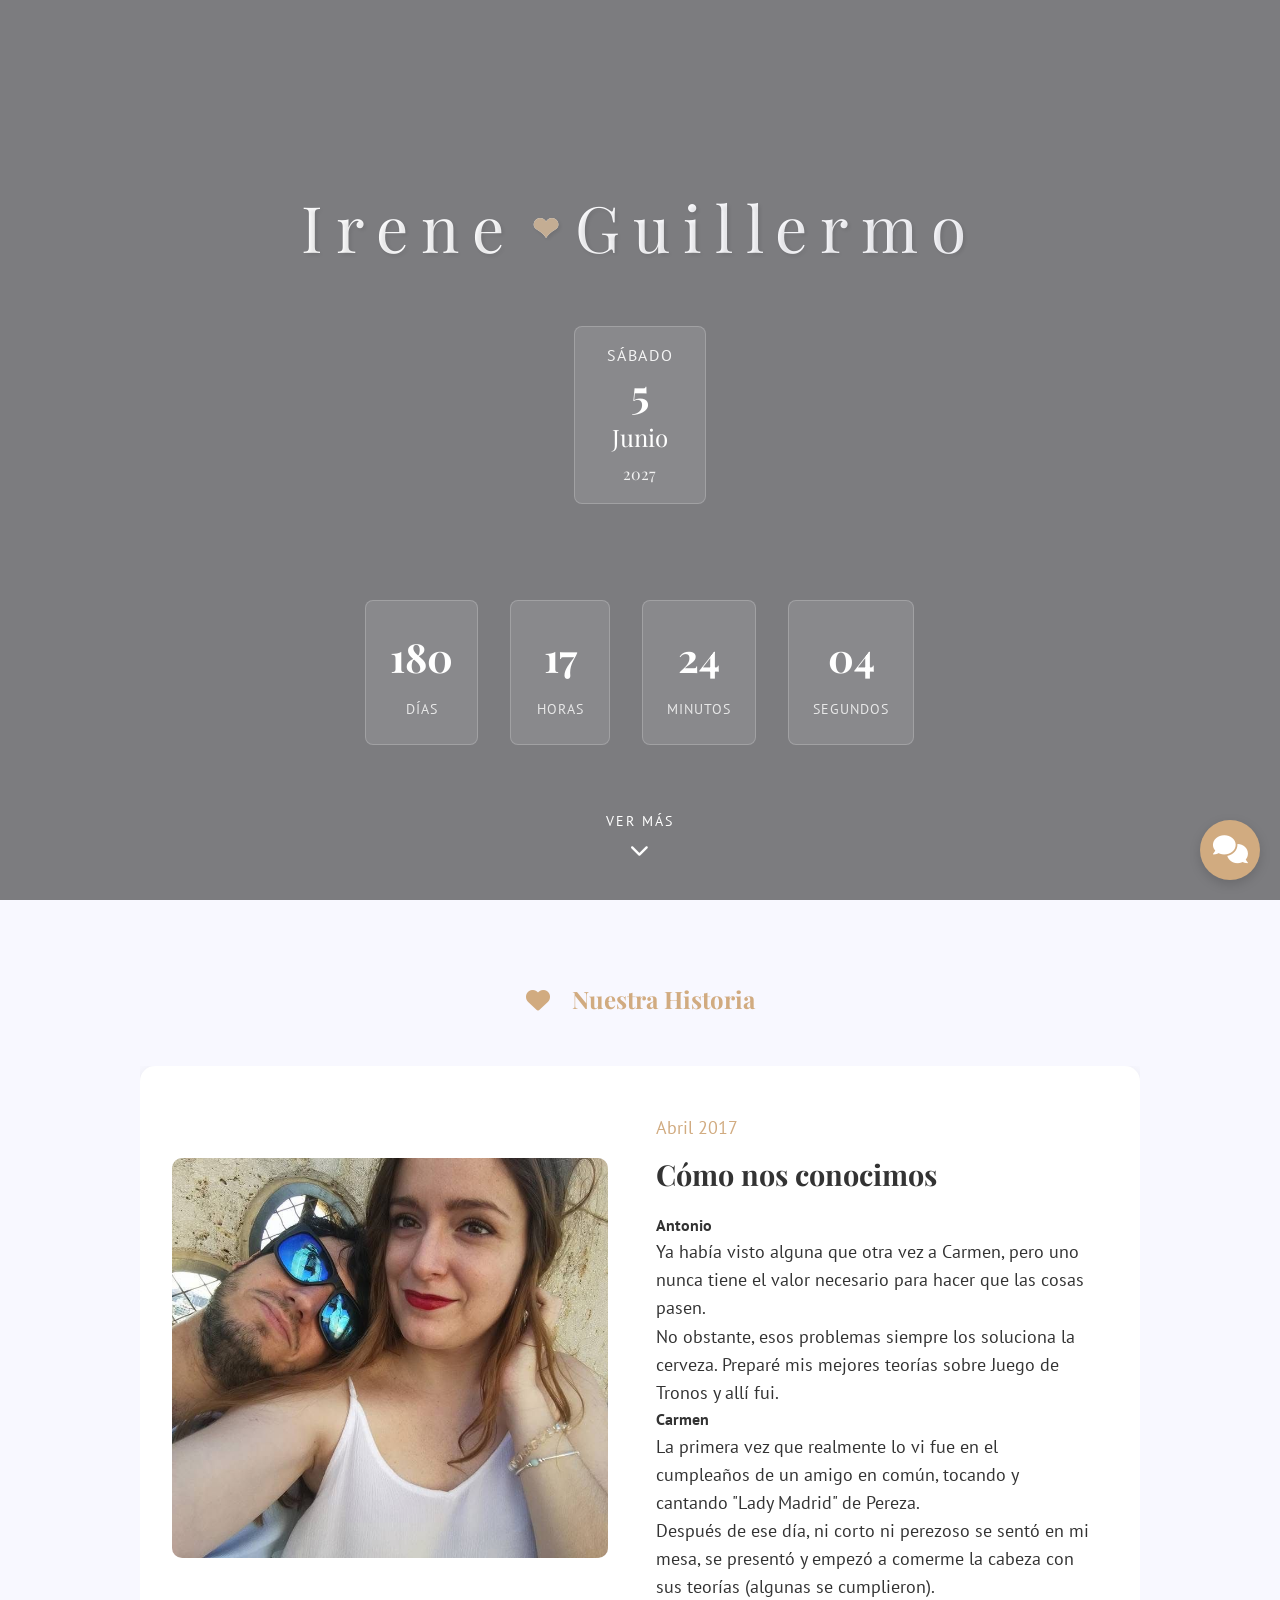
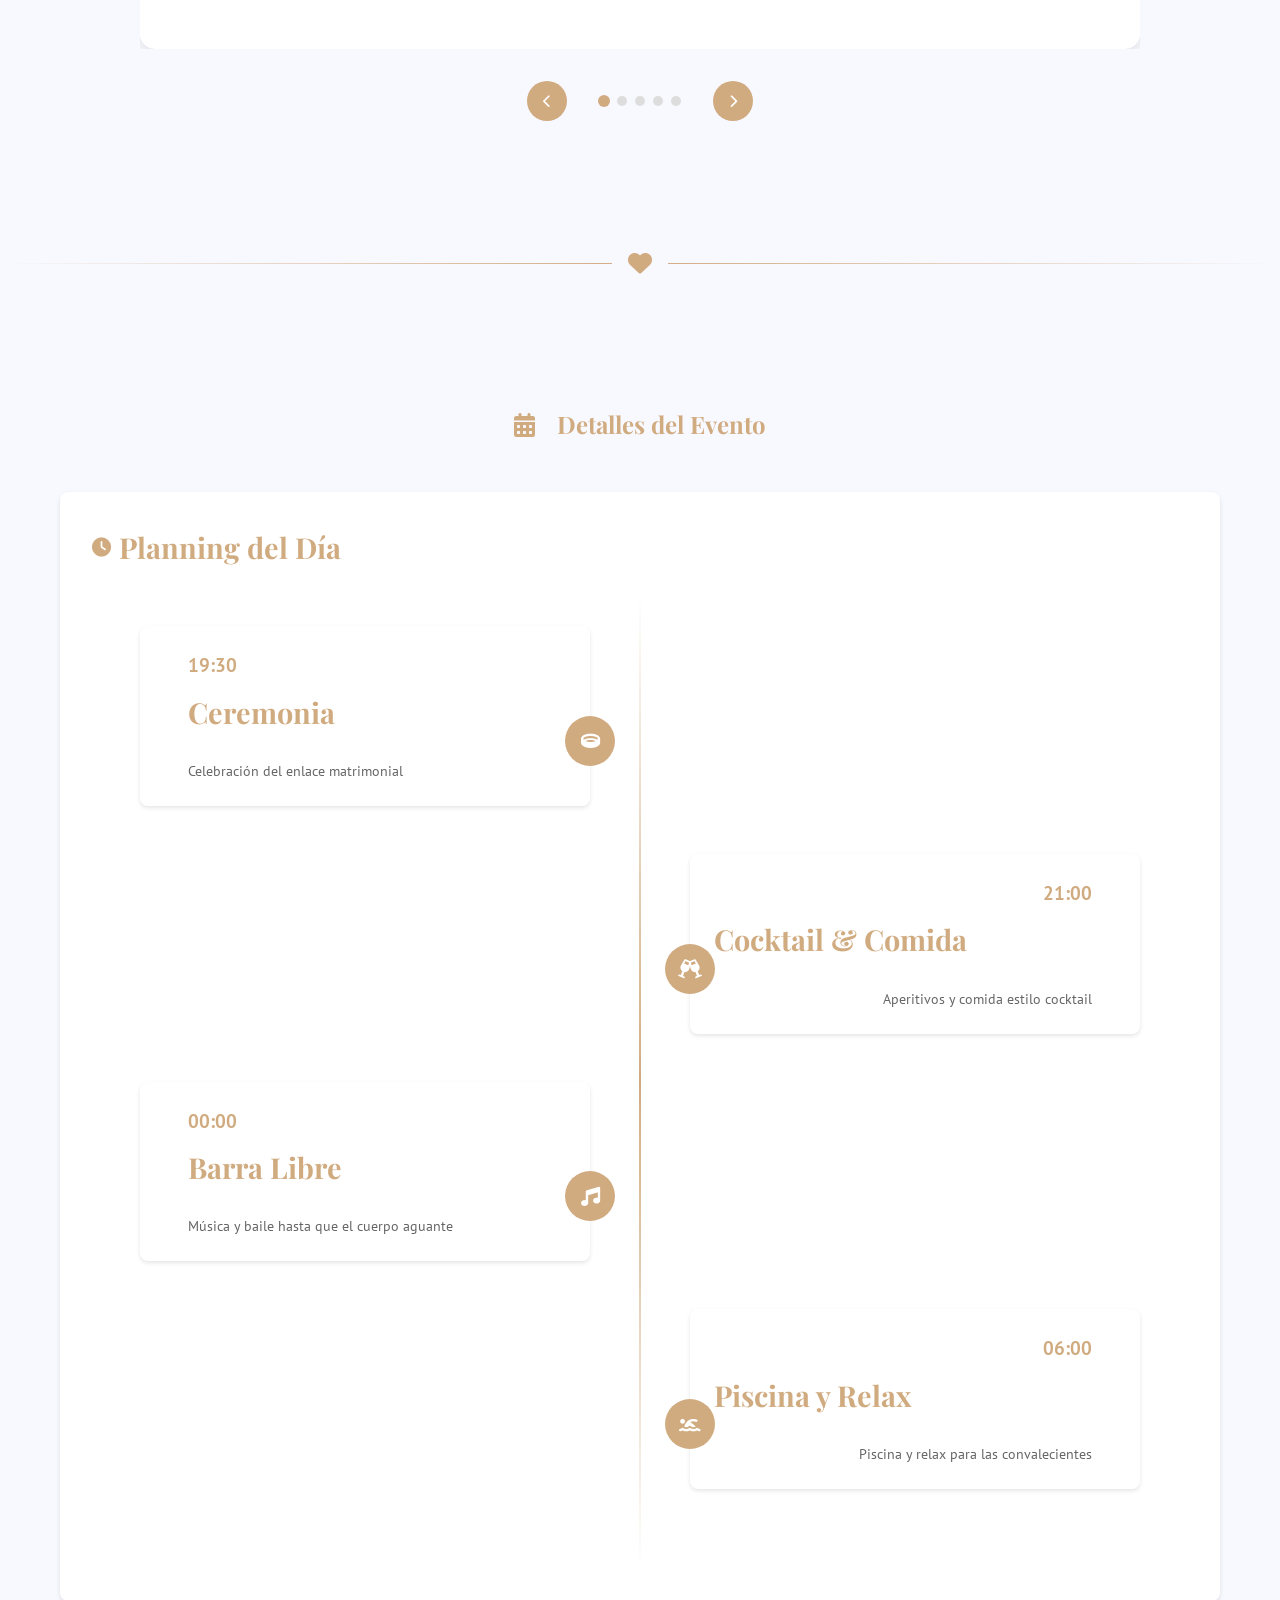
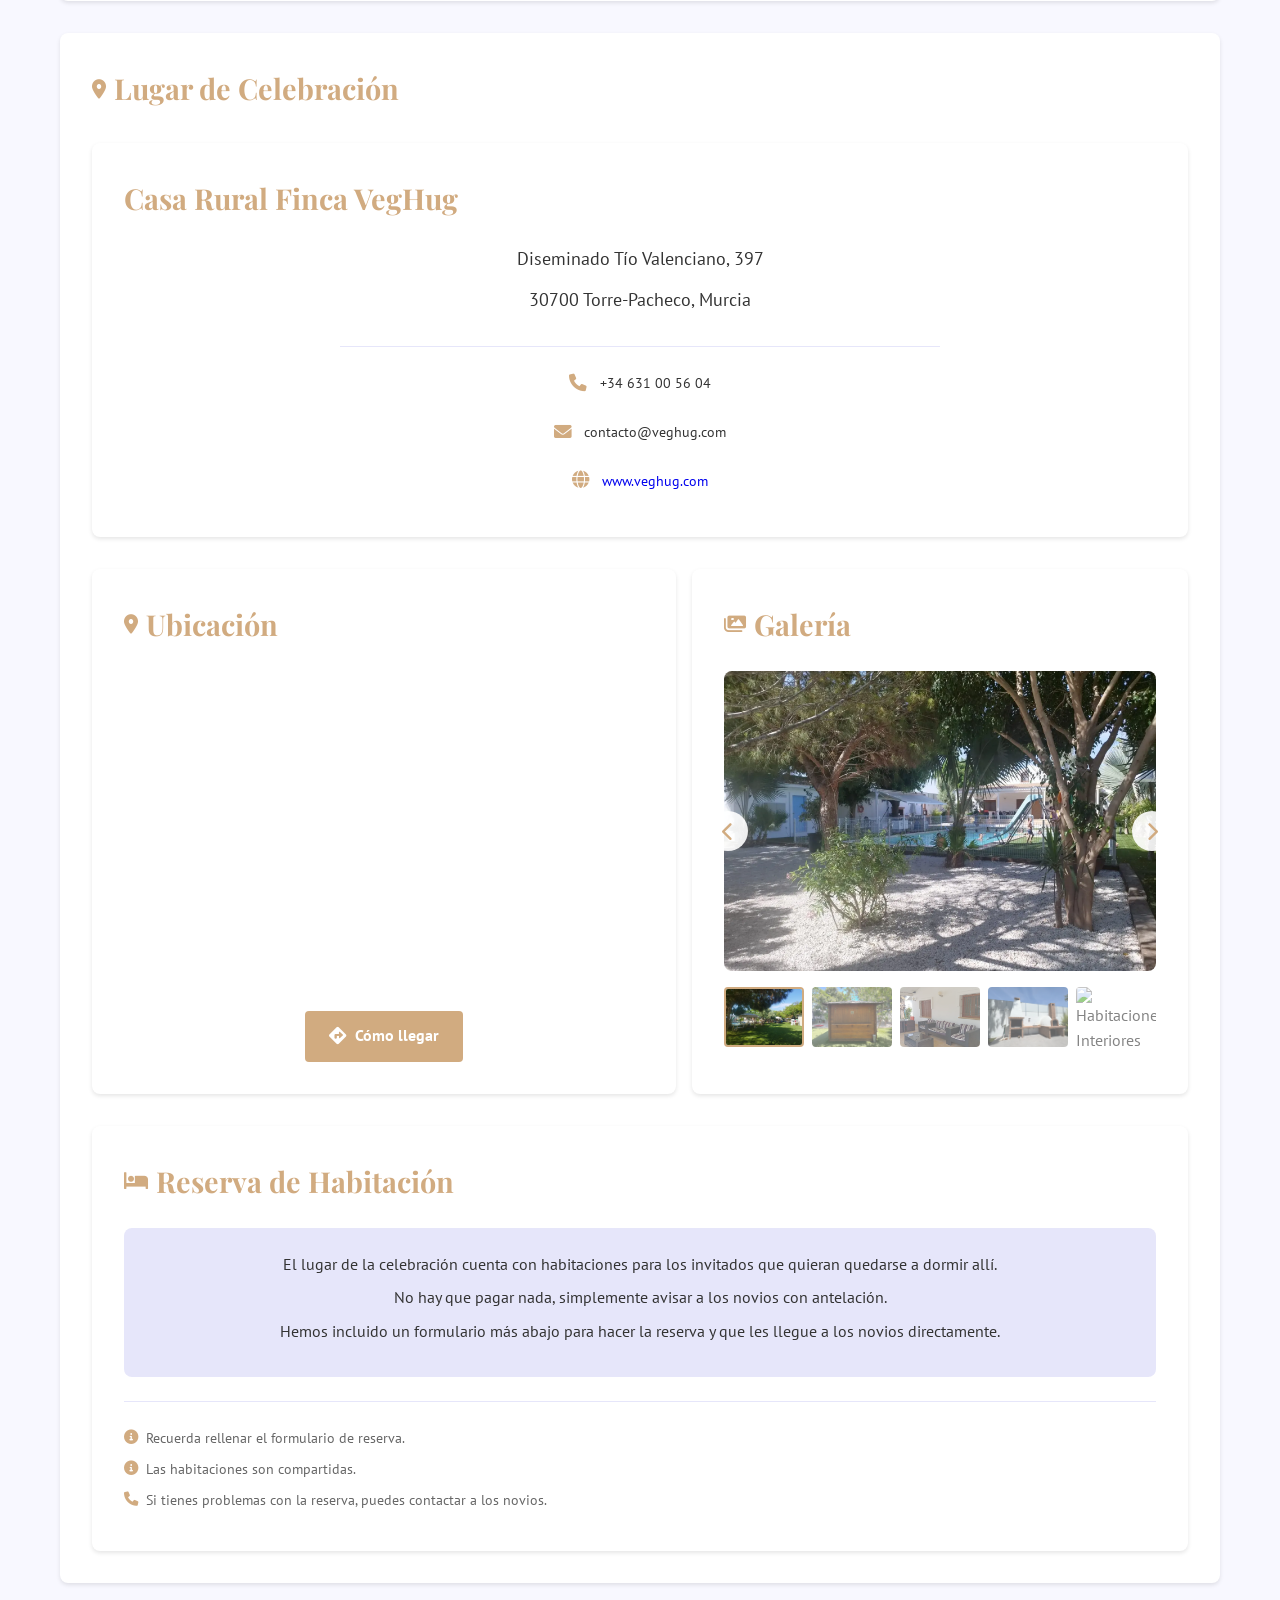
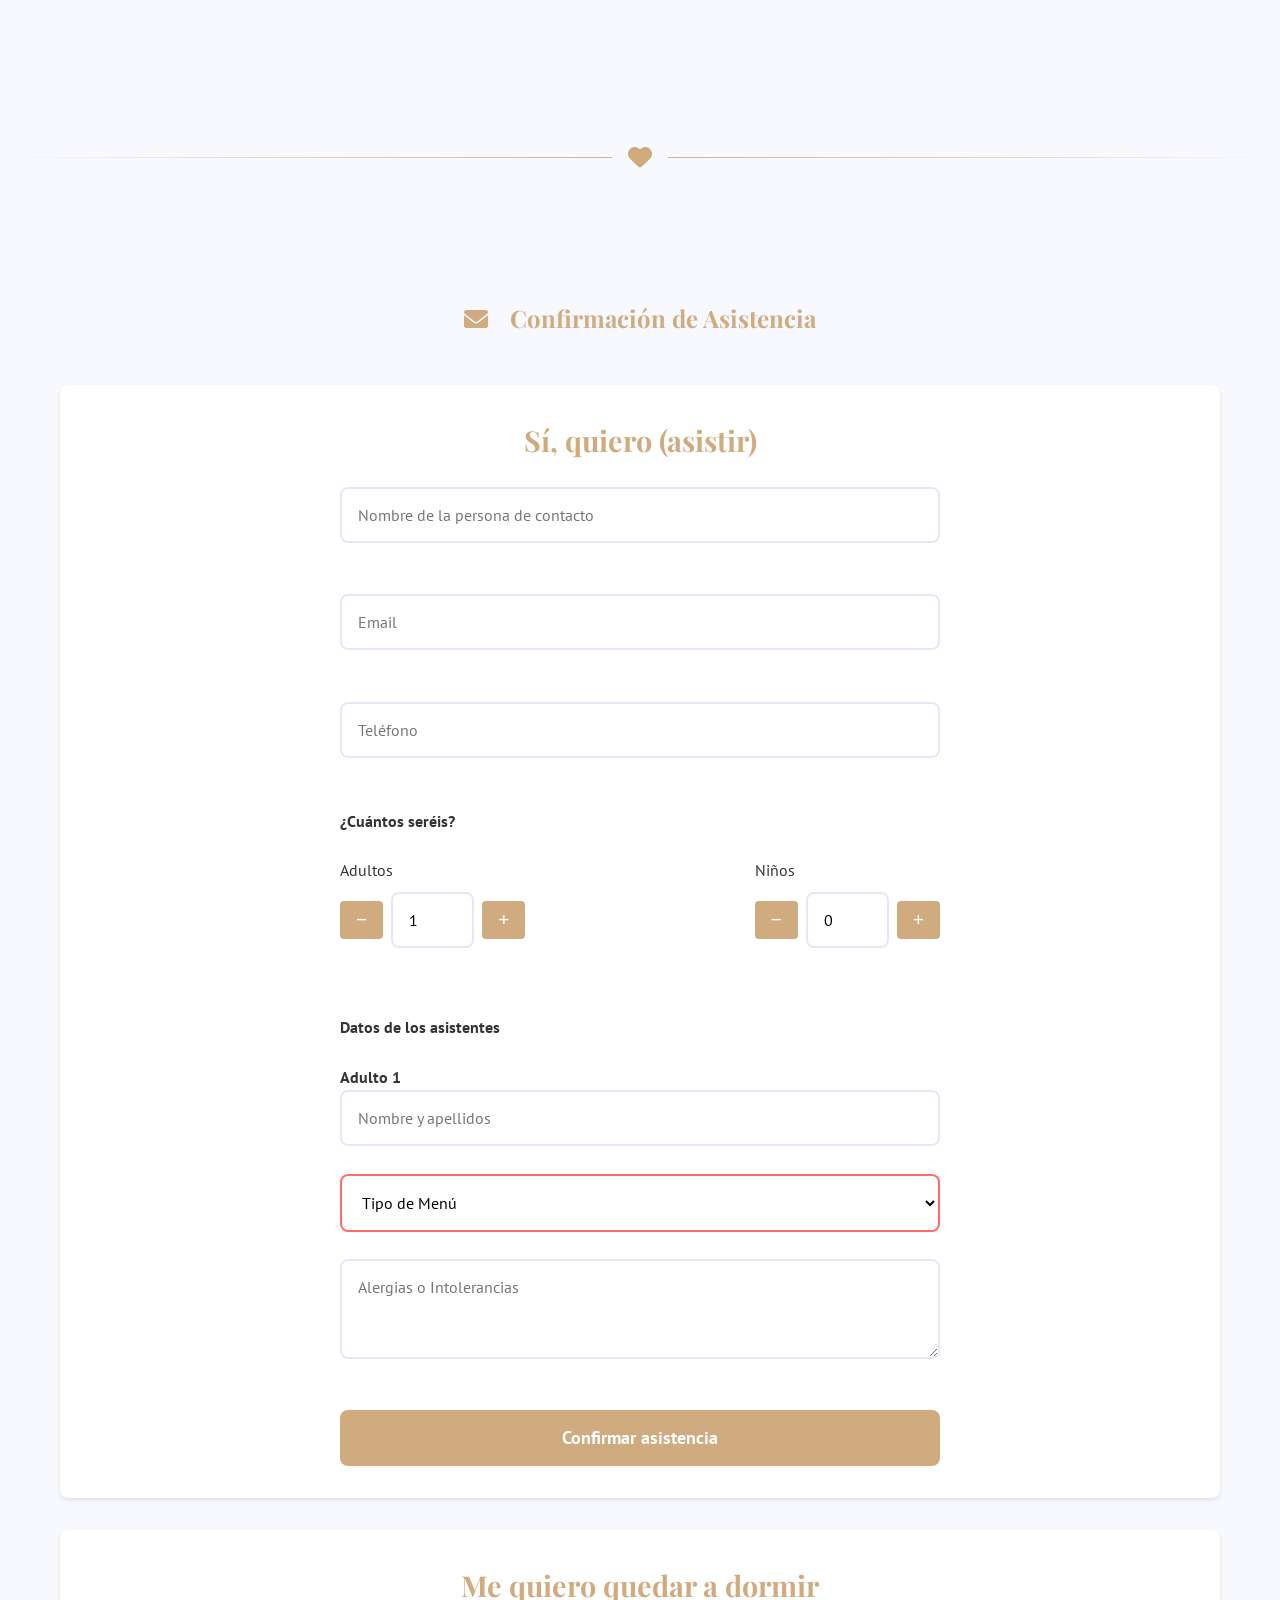
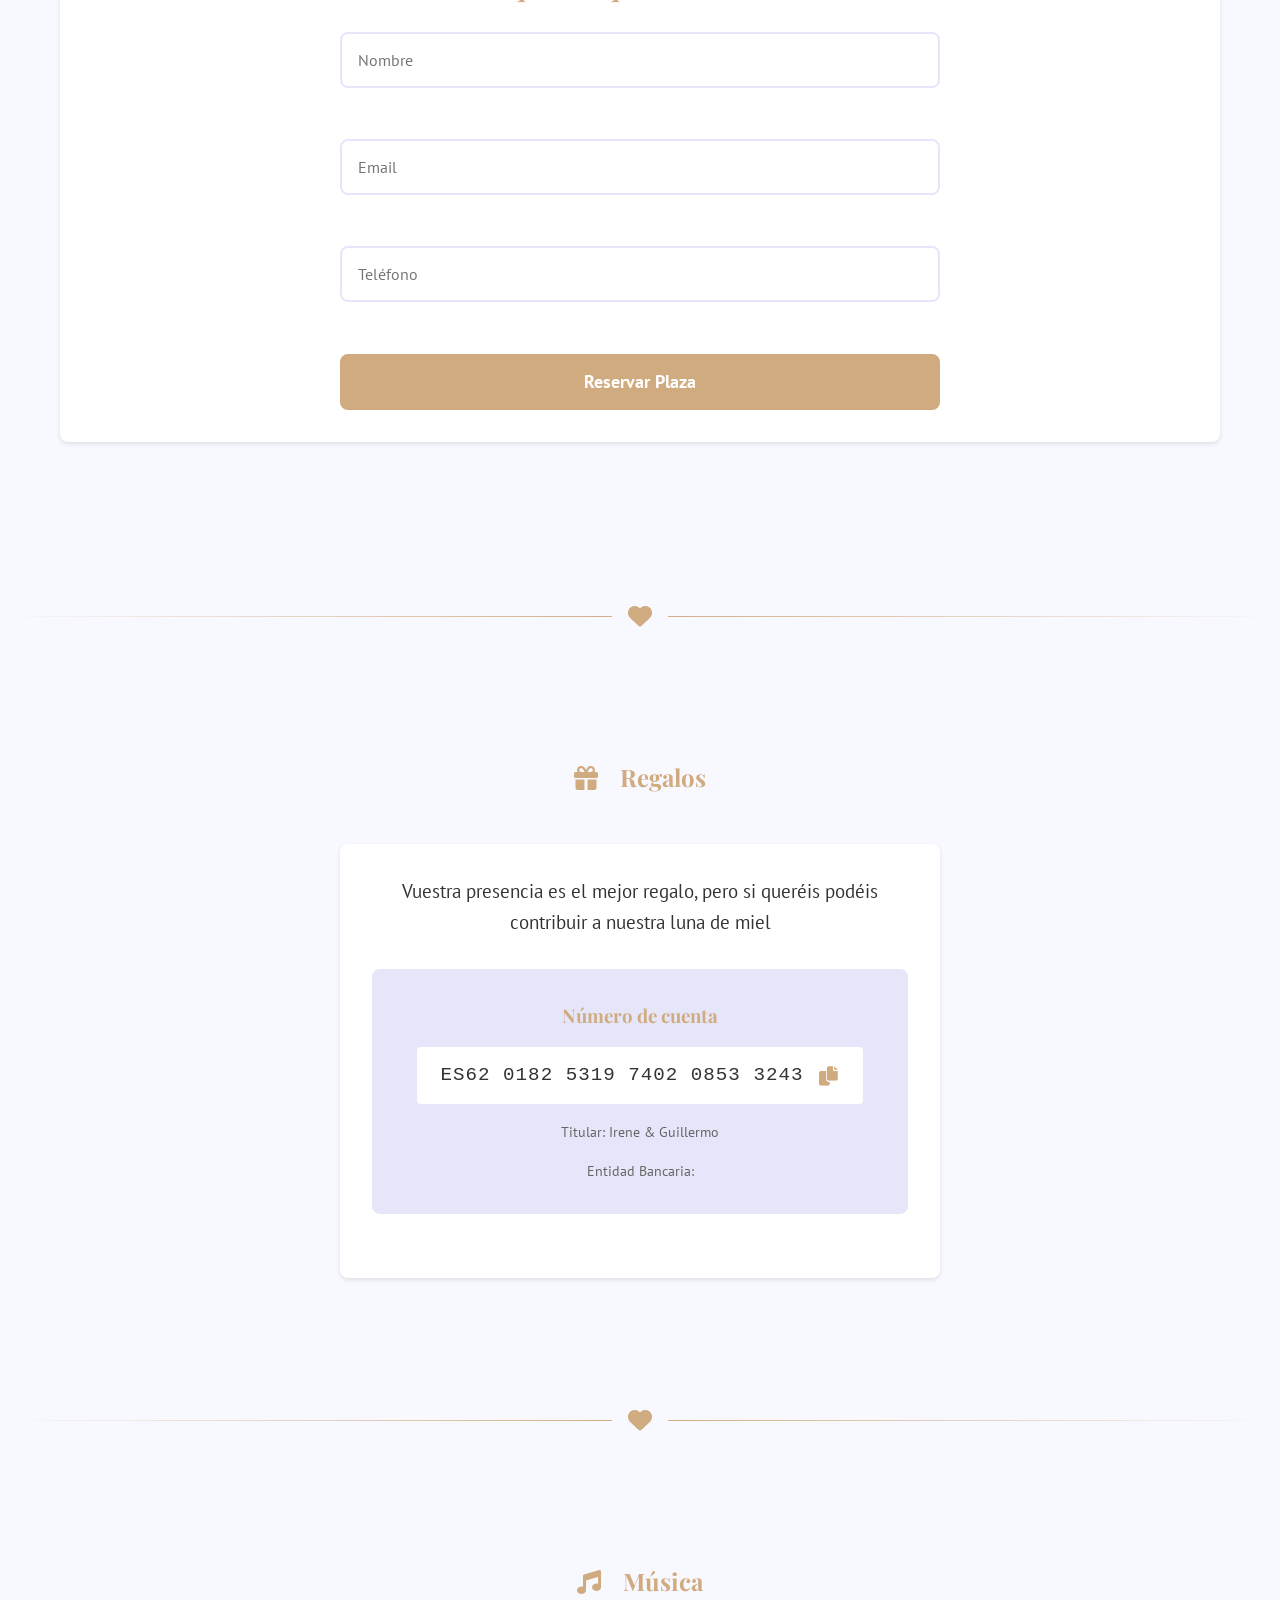
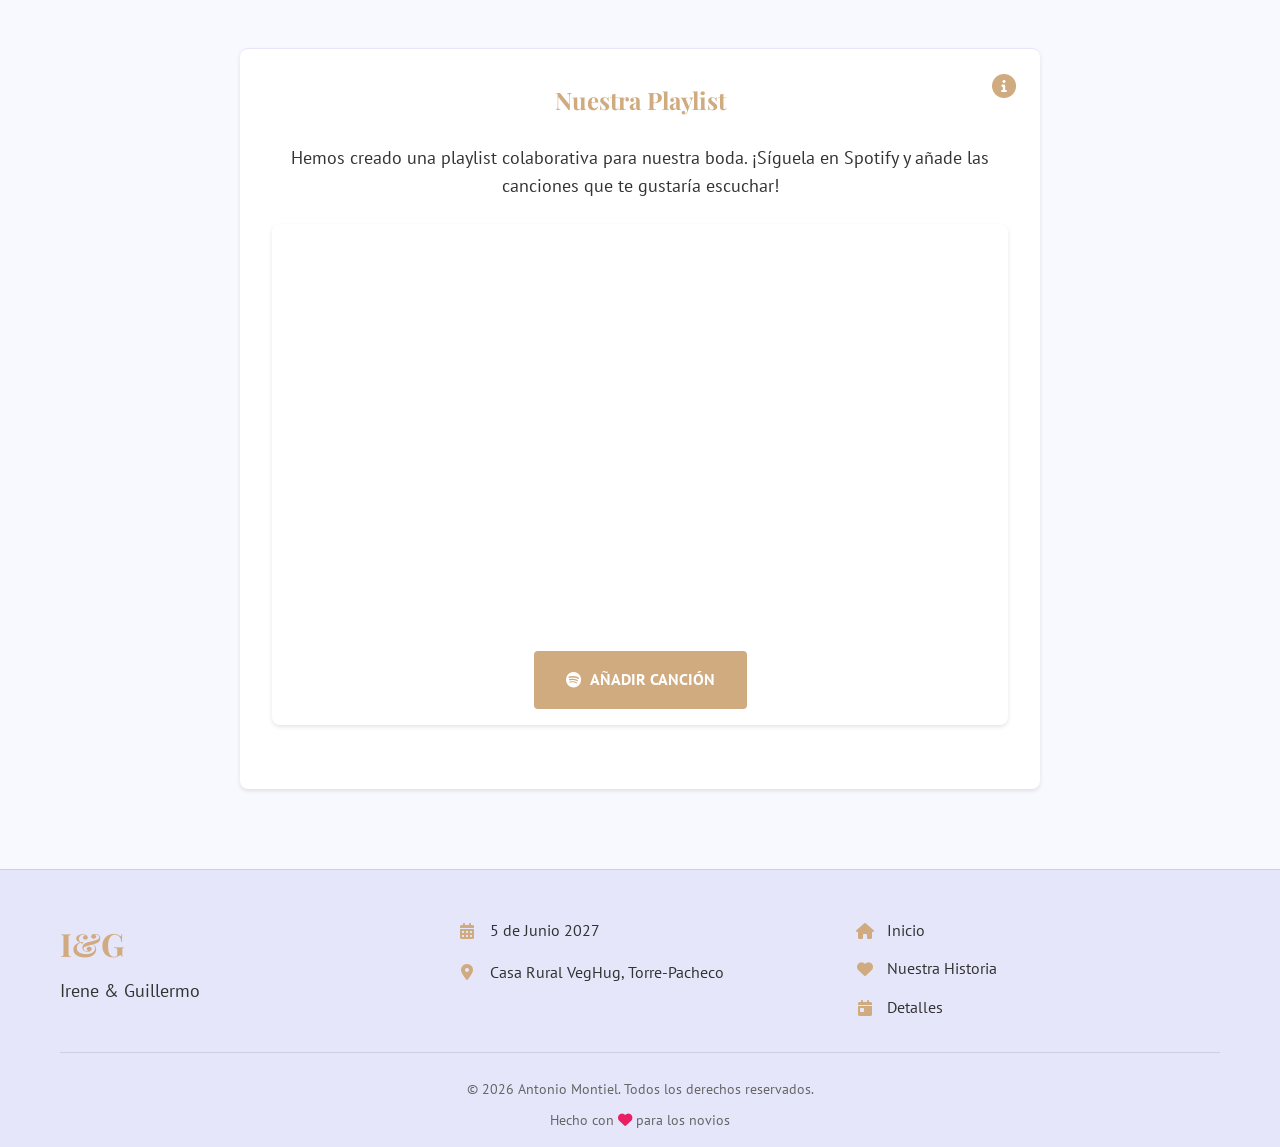
==== commit 35eec5d0: "Se ha añadido formulario dinámico para los invitados, actualizado acceso a base de datos en Google S" ====
--- a/index.html
+++ b/index.html
@@ -7,7 +7,7 @@
     <meta http-equiv="X-UA-Compatible" content="ie=edge">
     <link rel="icon" href="./assets/prueba-1.jpg" media="(prefers-color-scheme: light)">
     <link rel="icon" href="./assets/prueba-2.jpg" media="(prefers-color-scheme: dark)">
-    <title>Carmen & Antonio - 6 de Septiembre 2025</title>
+    <title>Irene & Guillermo - 5 de Junio 2027</title>
     <link rel="stylesheet" href="styles.css">
     <script src="script.js" defer></script>
     <link href="https://fonts.googleapis.com/css2?family=Playfair+Display:wght@400;700&family=PT+Sans:wght@400;700&display=swap" rel="stylesheet">
@@ -16,7 +16,7 @@
 <body>
     <nav class="main-nav">
         <div class="nav-content">
-            <a href="#hero" class="nav-logo">C&A</a>
+            <a href="#hero" class="nav-logo">I&G</a>
             <button class="hamburger" aria-label="Menú" aria-expanded="false">
             <span class="hamburger-box">
                 <span class="hamburger-inner"></span>
@@ -28,7 +28,6 @@
                 <a href="#rsvp">Confirmación</a>
                 <a href="#gifts">Regalos</a>
                 <a href="#music">Música</a>
-                <a href="./galeria.html">Galería</a>
             </div>
         </div>
     </nav>
@@ -36,16 +35,16 @@
     <header id="hero" class="hero">
         <div class="hero-content">
             <h1 class="animate-in">
-                <span class="name">Carmen</span>
+                <span class="name">Irene</span>
                 <span class="decorator">❤</span>
-                <span class="name">Antonio</span>
+                <span class="name">Guillermo</span>
             </h1>
             <div class="date animate-in">
                 <div class="date-wrapper">
                     <span class="day">Sábado</span>
-                    <span class="date-number">6</span>
-                    <span class="month">Septiembre</span>
-                    <span class="year">2025</span>
+                    <span class="date-number">5</span>
+                    <span class="month">Junio</span>
+                    <span class="year">2027</span>
                 </div>
             </div>
             <div id="countdown" class="countdown animate-in">
@@ -74,7 +73,6 @@
     </header>
 
     <main>
-        <!-- Nuestra Historia -->
         <section id="our-story" class="section">
             <div class="container">
                 <h2><i class="fas fa-heart"></i> Nuestra Historia</h2>
@@ -180,8 +178,6 @@
         <div class="section-divider">
             <i class="fas fa-heart"></i>
         </div>
-
-        <!-- Detalles del Evento -->
         <section id="event-details" class="section">
             <div class="container">
                 <h2><i class="fas fa-calendar-alt"></i> Detalles del Evento</h2>
@@ -198,37 +194,29 @@
                             <h3>Ceremonia</h3>
                             <p>Celebración del enlace matrimonial</p>
                         </div>
-                        <div class="timeline-item" data-tooltip="Aperitivos y bebidas de bienvenida">
+                        <div class="timeline-item" data-tooltip="Aperitivos y comida estilo cocktail">
                             <div class="timeline-icon">
                                 <i class="fas fa-glass-cheers"></i>
                             </div>
                             <span class="time">21:00</span>
-                            <h3>Cocktail</h3>
-                            <p>Aperitivos y bebidas de bienvenida</p>
-                        </div>
-                        <div class="timeline-item" data-tooltip="Menú especial para celebrar nuestra unión">
-                            <div class="timeline-icon">
-                                <i class="fas fa-utensils"></i>
-                            </div>
-                            <span class="time">22:30</span>
-                            <h3>Cena</h3>
-                            <p>Menú especial para celebrar nuestra unión</p>
-                        </div>
-                        <div class="timeline-item" data-tooltip="Música y baile hasta el amanecer">
+                            <h3>Cocktail & Comida</h3>
+                            <p>Aperitivos y comida estilo cocktail</p>
+                        </div>
+                        <div class="timeline-item" data-tooltip="Música y baile hasta que el cuerpo aguante">
                             <div class="timeline-icon">
                                 <i class="fas fa-music"></i>
                             </div>
                             <span class="time">00:00</span>
                             <h3>Barra Libre</h3>
-                            <p>Música y baile hasta el amanecer</p>
-                        </div>
-                        <div class="timeline-item" data-tooltip="Servicio de transporte de vuelta">
+                            <p>Música y baile hasta que el cuerpo aguante</p>
+                        </div>
+                        <div class="timeline-item" data-tooltip="Piscina y relax para las convalecientes">
                             <div class="timeline-icon">
-                                <i class="fas fa-bus"></i>
+                                <i class="fas fa-swimmer"></i>
                             </div>
                             <span class="time">06:00</span>
-                            <h3>Autobuses</h3>
-                            <p>Servicio de transporte de vuelta</p>
+                            <h3>Piscina y Relax</h3>
+                            <p>Piscina y relax para las convalecientes</p>
                         </div>
                     </div>
                 </div>
@@ -238,12 +226,13 @@
                     <h3><i class="fas fa-map-marker-alt"></i> Lugar de Celebración</h3>
                     <div class="venue-content">
                         <div class="venue-details">
-                            <h3>Hotel Hacienda Real Los Olivos</h3>
-                            <p>Camino de Altobordo, s/n</p>
-                            <p>30813 Purias, Murcia</p>
+                            <h3>Casa Rural Finca VegHug</h3>
+                            <p>Diseminado Tío Valenciano, 397</p>
+                            <p>30700 Torre-Pacheco, Murcia</p>
                             <div class="venue-info">
-                                <p><i class="fas fa-phone"></i> +34 968 95 91 00</p>
-                                <p><i class="fas fa-envelope"></i> hrlosolivos@royalpremierhoteles.com</p>
+                                <p><i class="fas fa-phone"></i> +34 631 00 56 04</p>
+                                <p><i class="fas fa-envelope"></i> contacto@veghug.com</p>
+                                <p><i class="fas fa-globe"></i> <a href="https://www.veghug.com" target="_blank">www.veghug.com</a></p>
                             </div>
                         </div>
 
@@ -252,7 +241,7 @@
                                 <h3><i class="fas fa-map-marker-alt"></i> Ubicación</h3>
                                 <div class="map">
                                     <iframe 
-                                        src="https://www.google.com/maps/embed?pb=!1m18!1m12!1m3!1d3151.123456789012!2d-1.234567!3d37.890123!2m3!1f0!2f0!3f0!3m2!1i1024!2i768!4f13.1!3m3!1m2!1s0xd654c8c8c8c8c8c%3A0x1234567890abcdef!2sHacienda%20Real%20Los%20Olivos%2C%20Purias!5e0!3m2!1ses!2ses!4v1234567890!5m2!1ses!2ses" 
+                                        src="https://www.google.com/maps/embed?pb=!1m18!1m12!1m3!1d3154.367531035886!2d-0.8832885248421769!3d37.7579795719894!2m3!1f0!2f0!3f0!3m2!1i1024!2i768!4f13.1!3m3!1m2!1s0xd6313a9bb8252d3%3A0x877ddc1243892b72!2sCasa%20Rural%20Finca%20Veghug!5e0!3m2!1ses!2ses!4v1794582243095!5m2!1ses!2ses" 
                                         width="100%" 
                                         height="100%" 
                                         style="border:0;" 
@@ -261,20 +250,20 @@
                                         referrerpolicy="no-referrer-when-downgrade">
                                     </iframe>
                                 </div>
-                                <a href="https://www.google.com/maps/dir//Hacienda+Real+Los+Olivos,+Purias" target="_blank" class="directions-button">
+                                <a href="https://www.google.com/maps/dir//Casa+Rural+Finca+Veghug,+Torre-Pacheco" target="_blank" class="directions-button">
                                     <i class="fas fa-directions"></i> Cómo llegar
                                 </a>
                             </div>
                             <div class="venue-gallery">
                                 <h3><i class="fas fa-images"></i> Galería</h3>
                                 <div class="gallery-main">
-                                    <img src="./assets/Vista-Patio-Andaluz-desde-los-pasillos-porticados.jpg" alt="Patio Andaluz" class="active">
+                                    <img src="./assets/jardin-exterior.webp" alt="Jardín Exterior" class="active">
                                 </div>
                                 <div class="gallery-thumbnails">
-                                    <img src="./assets/Vista-Patio-Andaluz-desde-los-pasillos-porticados.jpg" alt="Patio Andaluz" class="active">
-                                    <img src="./assets/Entrada-Hotel.jpg" alt="Entrada Hotel">
-                                    <img src="./assets/Cóctel-Marzo-2016.jpg" alt="Piscina">
-                                    <img src="./assets/Terrazas-habitaciones-Dobles.jpg" alt="Habitaciones Exteriores">
+                                    <img src="./assets/jardin-exterior-2.webp" alt="Jardín Exterior" class="active">
+                                    <img src="./assets/jardin-exterior-3.webp" alt="Jardín Exterior">
+                                    <img src="./assets/celebracion.webp" alt="Porche">
+                                    <img src="./assets/chimenea.webp" alt="Barbacoa">
                                     <img src="./assets/Original-Habitacion-Doble-Farga.jpg" alt="Habitaciones Interiores">
                                 </div>
                                 <button class="gallery-prev"><i class="fas fa-chevron-left"></i></button>
@@ -285,19 +274,13 @@
                         <div class="hotel-booking">
                             <h3><i class="fas fa-bed"></i> Reserva de Habitación</h3>
                             <div class="booking-info">
-                                <p>El lugar de la celebración cuenta con habitaciones para los invitados.</p>
-                                <p>Durante el fin de semana de la boda no admiten otras reservas que no sean las de invitados al enlace.</p>
-                            </div>
-                            <div class="booking-cta">
-                                <p>Haz clic en el botón para contactar con el hotel</p>
-                                <a href="mailto:hrlosolivos@royalpremierhoteles.com?subject=Reserva%20Boda%20Carmen%20Pe%C3%B1arrubia%20%26%20Antonio%20Montiel&body=Hola%2C%20me%20gustar%C3%ADa%20hacer%20una%20reserva%20de%20habitaci%C3%B3n%20el%20d%C3%ADa%20de%20la%20boda.%0A%0ANombres%3A%0A%0AGracias." target="_blank" class="booking-button">
-                                    <i class="fas fa-hotel"></i>
-                                    Reservar en el Hotel
-                                </a>
+                                <p>El lugar de la celebración cuenta con habitaciones para los invitados que quieran quedarse a dormir allí.</p>
+                                <p>No hay que pagar nada, simplemente avisar a los novios con antelación.</p>
+                                <p>Hemos incluido un formulario más abajo para hacer la reserva y que les llegue a los novios directamente.</p>
                             </div>
                             <div class="booking-notes">
-                                <p><i class="fas fa-info-circle"></i> Recuerda indicar los nombres de los huéspedes al hacer la reserva.</p>
-                                <p><i class="fas fa-info-circle"></i> El hotel agradece que se adjunten los DNIs de los huéspedes, a fin de agilizar los check-in el día de la boda.</p>
+                                <p><i class="fas fa-info-circle"></i> Recuerda rellenar el formulario de reserva.</p>
+                                <p><i class="fas fa-info-circle"></i> Las habitaciones son compartidas.</p>
                                 <p><i class="fas fa-phone"></i> Si tienes problemas con la reserva, puedes contactar a los novios.</p>
                             </div>
                         </div>
@@ -316,44 +299,117 @@
                 <h2><i class="fas fa-envelope"></i> Confirmación de Asistencia</h2>
                 
                 <!-- RSVP Form -->
-                <div class="rsvp-form">
-                    <h3>Formulario de Confirmación</h3>
-                    <form id="rsvp-form" class="form" novalidate>
-                        <div class="form-group">
-                            <input type="text" id="rsvp-name" name="name" placeholder="Nombre" required>
-                            <div class="error-message"></div>
-                        </div>
-                        <div class="form-group">
-                            <input type="email" id="rsvp-email" name="email" placeholder="Email" required>
-                            <div class="error-message"></div>
-                        </div>
-                        <div class="form-group">
-                            <input type="tel" id="rsvp-phone" name="phone" placeholder="Teléfono" required>
-                            <div class="error-message"></div>
-                        </div>
-                        <div class="form-group">
-                            <select id="rsvp-menu" name="menu" required>
-                                <option value="">Tipo de Menú</option>
-                                <option value="normal">Menú Normal</option>
-                                <option value="vegetariano">Menú Vegetariano</option>
-                                <option value="vegano">Menú Vegano</option>
-                            </select>
-                            <div class="error-message"></div>
-                        </div>
-                        <div class="form-group">
-                            <textarea id="rsvp-allergies" name="allergies" placeholder="Alergias o Intolerancias"></textarea>
-                            <div class="error-message"></div>
-                        </div>
-                        <button type="submit" class="submit-button">
-                            <span class="button-text">Confirmar Asistencia</span>
-                            <i class="fas fa-spinner fa-spin"></i>
-                        </button>
-                    </form>
-                </div>
+                
+<div class="rsvp-form">
+    <h3>Sí, quiero (asistir)</h3>
+
+    <form id="rsvp-form" class="form" novalidate>
+
+        <!-- DATOS DE CONTACTO -->
+        <div class="form-group">
+            <input
+                type="text"
+                id="rsvp-name"
+                name="contactName"
+                placeholder="Nombre de la persona de contacto"
+                required
+            >
+            <div class="error-message"></div>
+        </div>
+
+        <div class="form-group">
+            <input
+                type="email"
+                id="rsvp-email"
+                name="email"
+                placeholder="Email"
+                required
+            >
+            <div class="error-message"></div>
+        </div>
+
+        <div class="form-group">
+            <input
+                type="tel"
+                id="rsvp-phone"
+                name="phone"
+                placeholder="Teléfono"
+                required
+            >
+            <div class="error-message"></div>
+        </div>
+
+
+        <!-- NÚMERO DE ASISTENTES -->
+        <h4>¿Cuántos seréis?</h4>
+        <div class="attendees-counter">
+            <div class="form-group">
+                <label for="rsvp-adults">Adultos</label>
+
+                <div>
+                    <button class="counter-button" type="button" data-counter="adults" data-action="decrease">−</button>
+
+                    <input
+                    type="number"
+                    id="rsvp-adults"
+                    name="adults"
+                    value="1"
+                    min="0"
+                    max="20"
+                    readonly
+                    >
+
+                    <button class="counter-button" type="button" data-counter="adults" data-action="increase">+</button>
+                </div>
+            </div>
+
+            <div class="form-group">
+                <label for="rsvp-children">Niños</label>
+
+                <div>
+                    <button class="counter-button" type="button" data-counter="children" data-action="decrease">−</button>
+
+                    <input
+                    type="number"
+                    id="rsvp-children"
+                    name="children"
+                    value="0"
+                    min="0"
+                    max="20"
+                    readonly
+                    >
+
+                    <button class="counter-button" type="button" data-counter="children" data-action="increase">+</button>
+                </div>
+            </div>
+        </div>
+            
+
+
+        <div class="error-message attendees-error"></div>
+
+
+        <!-- DATOS INDIVIDUALES DE LOS ASISTENTES -->
+        <h4>Datos de los asistentes</h4>
+
+        <div id="attendees-container">
+            <!-- JavaScript generará aquí los campos individuales -->
+        </div>
+
+
+        <!-- BOTÓN DE ENVÍO -->
+        <button type="submit" class="submit-button">
+            <span class="button-text">Confirmar asistencia</span>
+            <i class="fas fa-spinner fa-spin"></i>
+        </button>
+
+    </form>
+</div>
+
 
                 <!-- Bus Form -->
                 <div class="bus-form" id="rsvp-bus">
-                    <h3>Reserva de Autobús</h3>
+                    <h3>Me quiero quedar a dormir</h3>
                     <form id="bus-form" class="form" novalidate>
                         <div class="form-group">
                             <input type="text" id="bus-name" name="name" placeholder="Nombre" required>
@@ -397,8 +453,8 @@
                                     <i class="fas fa-copy"></i>
                                 </p>
                             </div>
-                            <p class="account-holder">Titular: Carmen & Antonio</p>
-                            <p class="account-holder">Entidad Bancaria: BBVA</p>
+                            <p class="account-holder">Titular: Irene & Guillermo</p>
+                            <p class="account-holder">Entidad Bancaria: </p>
                         </div>
                     </div>
                 </div>
@@ -418,14 +474,14 @@
                         <h3>Nuestra Playlist</h3>
                         <p class="music-intro">Hemos creado una playlist colaborativa para nuestra boda. ¡Síguela en Spotify y añade las canciones que te gustaría escuchar!</p>
                         <div class="playlist-container">
-                            <iframe src="https://open.spotify.com/embed/playlist/7dAwF033viCeZQlJ0VeFm0"
+                            <iframe src="https://open.spotify.com/embed/playlist/4pV0ViMk5G3soLqvYi5QVo"
                                     width="100%" 
                                     height="380" 
                                     frameborder="0" 
                                     allowtransparency="true" 
                                     allow="encrypted-media">
                             </iframe>
-                            <a href="https://open.spotify.com/playlist/7dAwF033viCeZQlJ0VeFm0?si=t7BFRg3eTFCn3YECcKRhLA&pt=b0302822b7fabdbe5bf5b9cf1a00daf5&pi=nVprrQwORoyfn" class="spotify-button" target="_blank">
+                            <a href="https://open.spotify.com/playlist/4pV0ViMk5G3soLqvYi5QVo?si=tYDkqO5rSnC1bG358yi9gw&utm_source=whatsapp&pt=305c472dc9e070fb95f1442cf61380ed&pi=kkDnZRKGTCO1Y" class="spotify-button" target="_blank">
                                 <i class="fab fa-spotify"></i> AÑADIR CANCIÓN
                             </a>
                         </div>
@@ -445,52 +501,26 @@
                 </div>
             </div>
         </section>
-                <div class="section-divider">
-            <i class="fas fa-heart"></i>
-        </div>
-
-        <!-- Galería de Fotos -->
-        <section id="gallery-info" class="section">
-            <div class="container">
-                <h2><i class="fas fa-camera"></i> Comparte tus fotos</h2>
-                <div class="gallery-info-content">
-                    <div class="gallery-info-message">
-                        <h3>¡Queremos recordar este día especial desde todas las perspectivas!</h3>
-                        <p>Visita nuestra galería colaborativa para:</p>
-                        <ul>
-                            <li><i class="fas fa-upload"></i> Subir las fotos que hagas durante la celebración</li>
-                            <li><i class="fas fa-download"></i> Descargar las fotos compartidas por otros invitados</li>
-                            <li><i class="fas fa-heart"></i> Disfrutar de todos los momentos especiales capturados</li>
-                        </ul>
-                        <p>Todas las fotos estarán disponibles para descargar durante los meses siguientes a la boda.</p>
-                    </div>
-                    <a href="./galeria.html" class="gallery-button">
-                        <i class="fas fa-images"></i> Acceder a la Galería
-                    </a>
-                </div>
-            </div>
-        </section>
             <footer class="footer">
         <div class="container">
             <div class="footer-content">
                 <div class="footer-logo">
-                    <span>C&A</span>
-                    <p>Carmen & Antonio</p>
+                    <span>I&G</span>
+                    <p>Irene & Guillermo</p>
                 </div>
                 <div class="footer-info">
-                    <p><i class="fas fa-calendar-alt"></i> 6 de Septiembre 2025</p>
-                    <p><i class="fas fa-map-marker-alt"></i> Hacienda Real Los Olivos, Lorca</p>
+                    <p><i class="fas fa-calendar-alt"></i> 5 de Junio 2027</p>
+                    <p><i class="fas fa-map-marker-alt"></i> Casa Rural VegHug, Torre-Pacheco</p>
                 </div>
                 <div class="footer-links">
                     <a href="#hero" class="footer-link"><i class="fas fa-home"></i> Inicio</a>
                     <a href="#our-story" class="footer-link"><i class="fas fa-heart"></i> Nuestra Historia</a>
                     <a href="#event-details" class="footer-link"><i class="fas fa-calendar-day"></i> Detalles</a>
-                    <a href="./galeria.html" class="footer-link"><i class="fas fa-camera"></i> Galería</a>
                 </div>
             </div>
             <div class="footer-bottom">
-                <p>© 2025 Carmen & Antonio. Todos los derechos reservados.</p>
-                <p>Hecho con <i class="fas fa-heart" style="color: #e91e63;"></i> por los novios</p>
+                <p>© 2026 Antonio Montiel. Todos los derechos reservados.</p>
+                <p>Hecho con <i class="fas fa-heart" style="color: #e91e63;"></i> para los novios</p>
             </div>
         </div>
     </footer>
--- a/styles.css
+++ b/styles.css
@@ -10,6 +10,8 @@
     padding: 0;
     box-sizing: border-box;
     list-style: none;
+    text-decoration: none;
+
 }
 
 body {
@@ -485,6 +487,27 @@
     flex-direction: column;
     gap: 1.5rem;
 }
+.attendees-counter {
+    display: flex;
+    justify-content: space-between;
+}
+
+.attendees-counter > div > div {
+    display: flex;
+    align-items: center;
+    gap: 0.5rem;
+}
+
+.counter-button {
+    background-color: var(--accent-color);
+    color: white;
+    border: none;
+    padding: 0.5rem 1rem;
+    font-size: 1.2rem;
+    cursor: pointer;
+    border-radius: 4px;
+    transition: background-color 0.3s ease;
+}
 
 .form-group {
     position: relative;
@@ -616,6 +639,13 @@
 .form-success p {
     font-size: 1.1rem;
     opacity: 0.9;
+}
+
+@media screen and (max-width: 768px) {
+    .attendees-counter {
+        flex-direction: column;
+        gap: 1rem;
+    }
 }
 
 /* Venue Section */
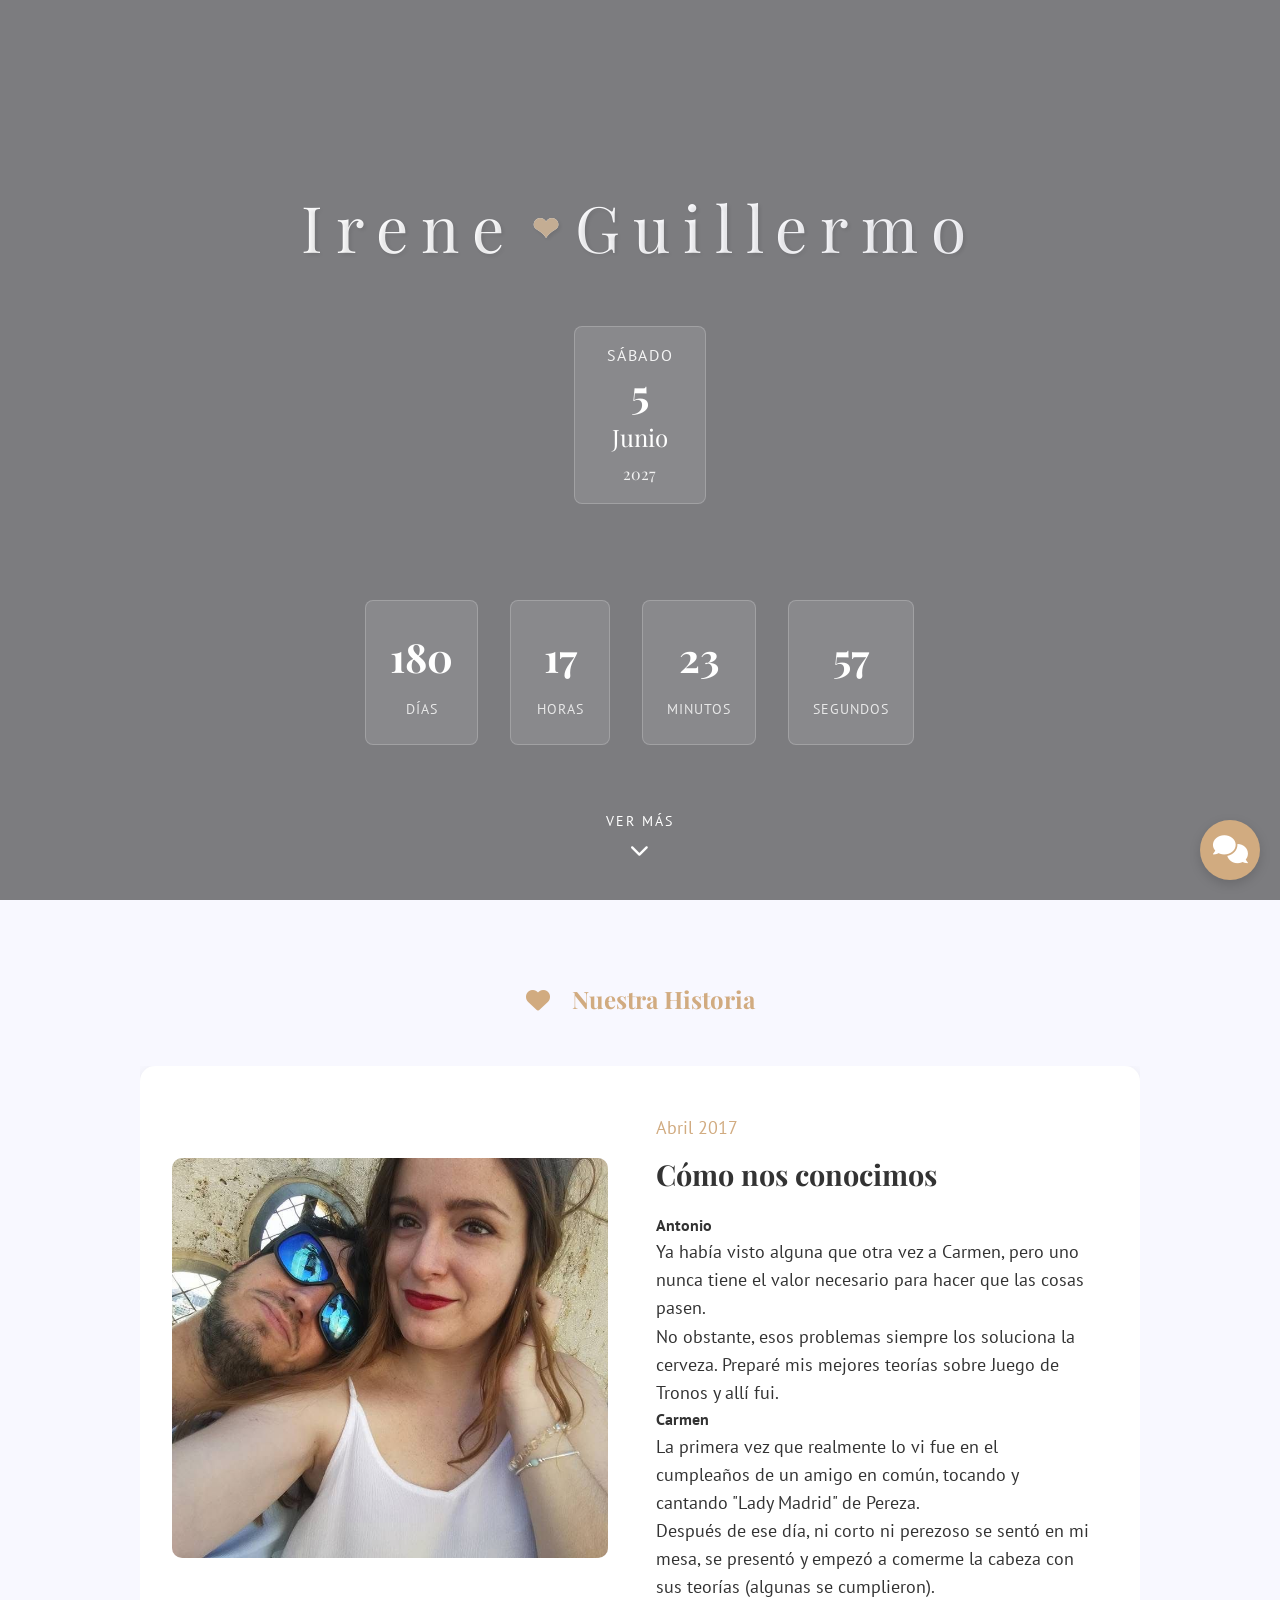
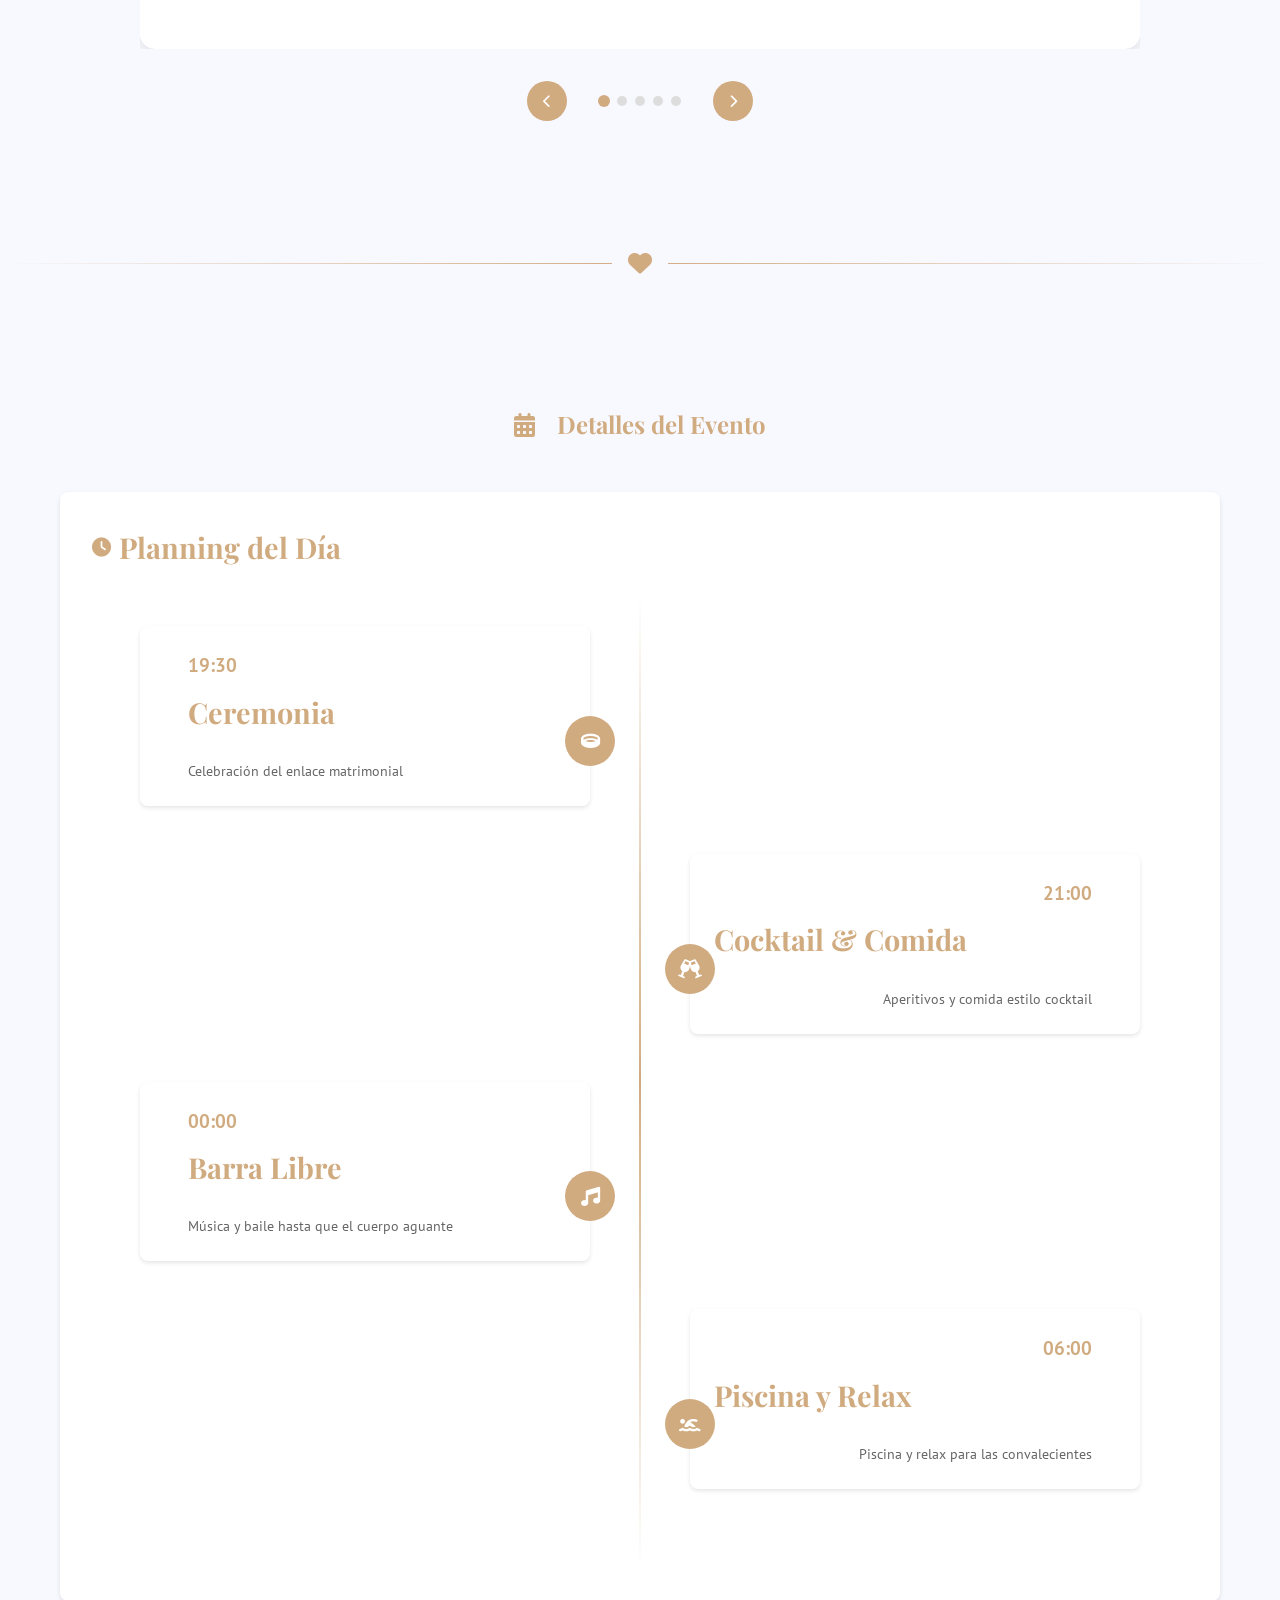
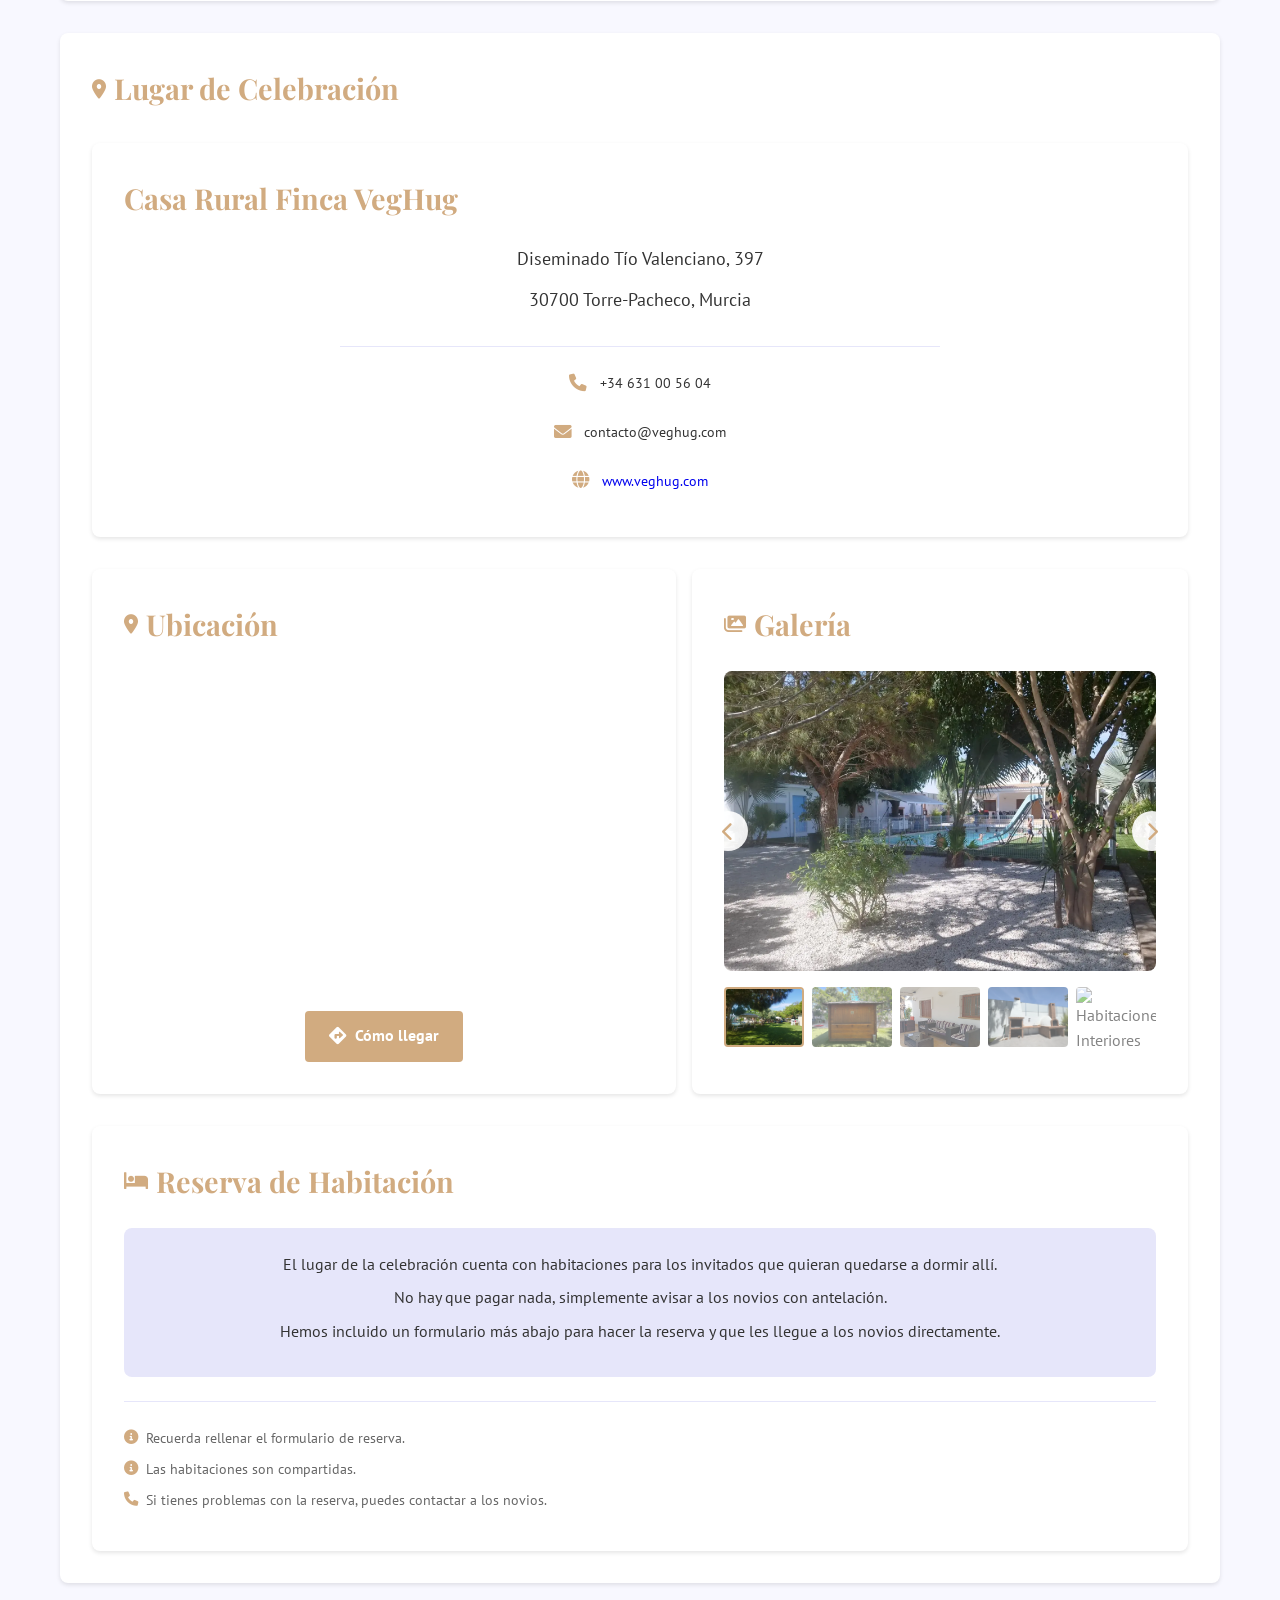
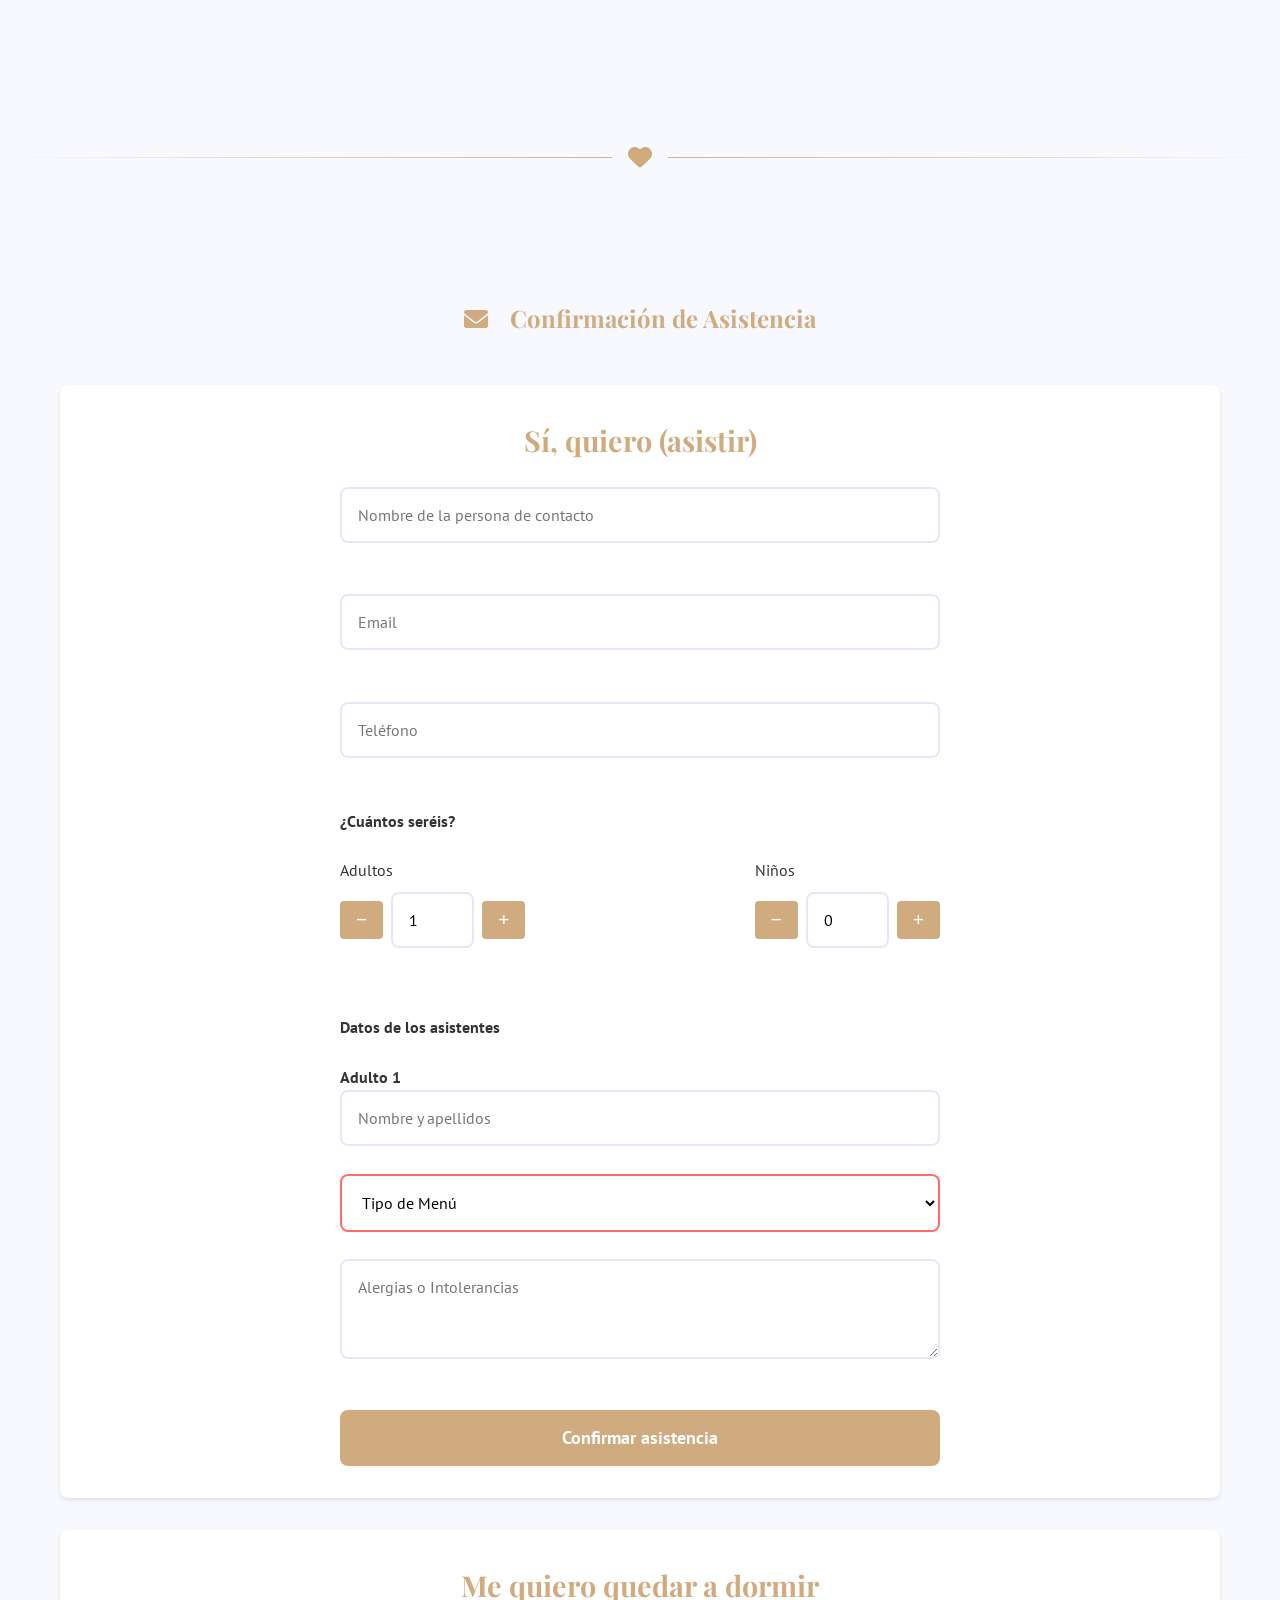
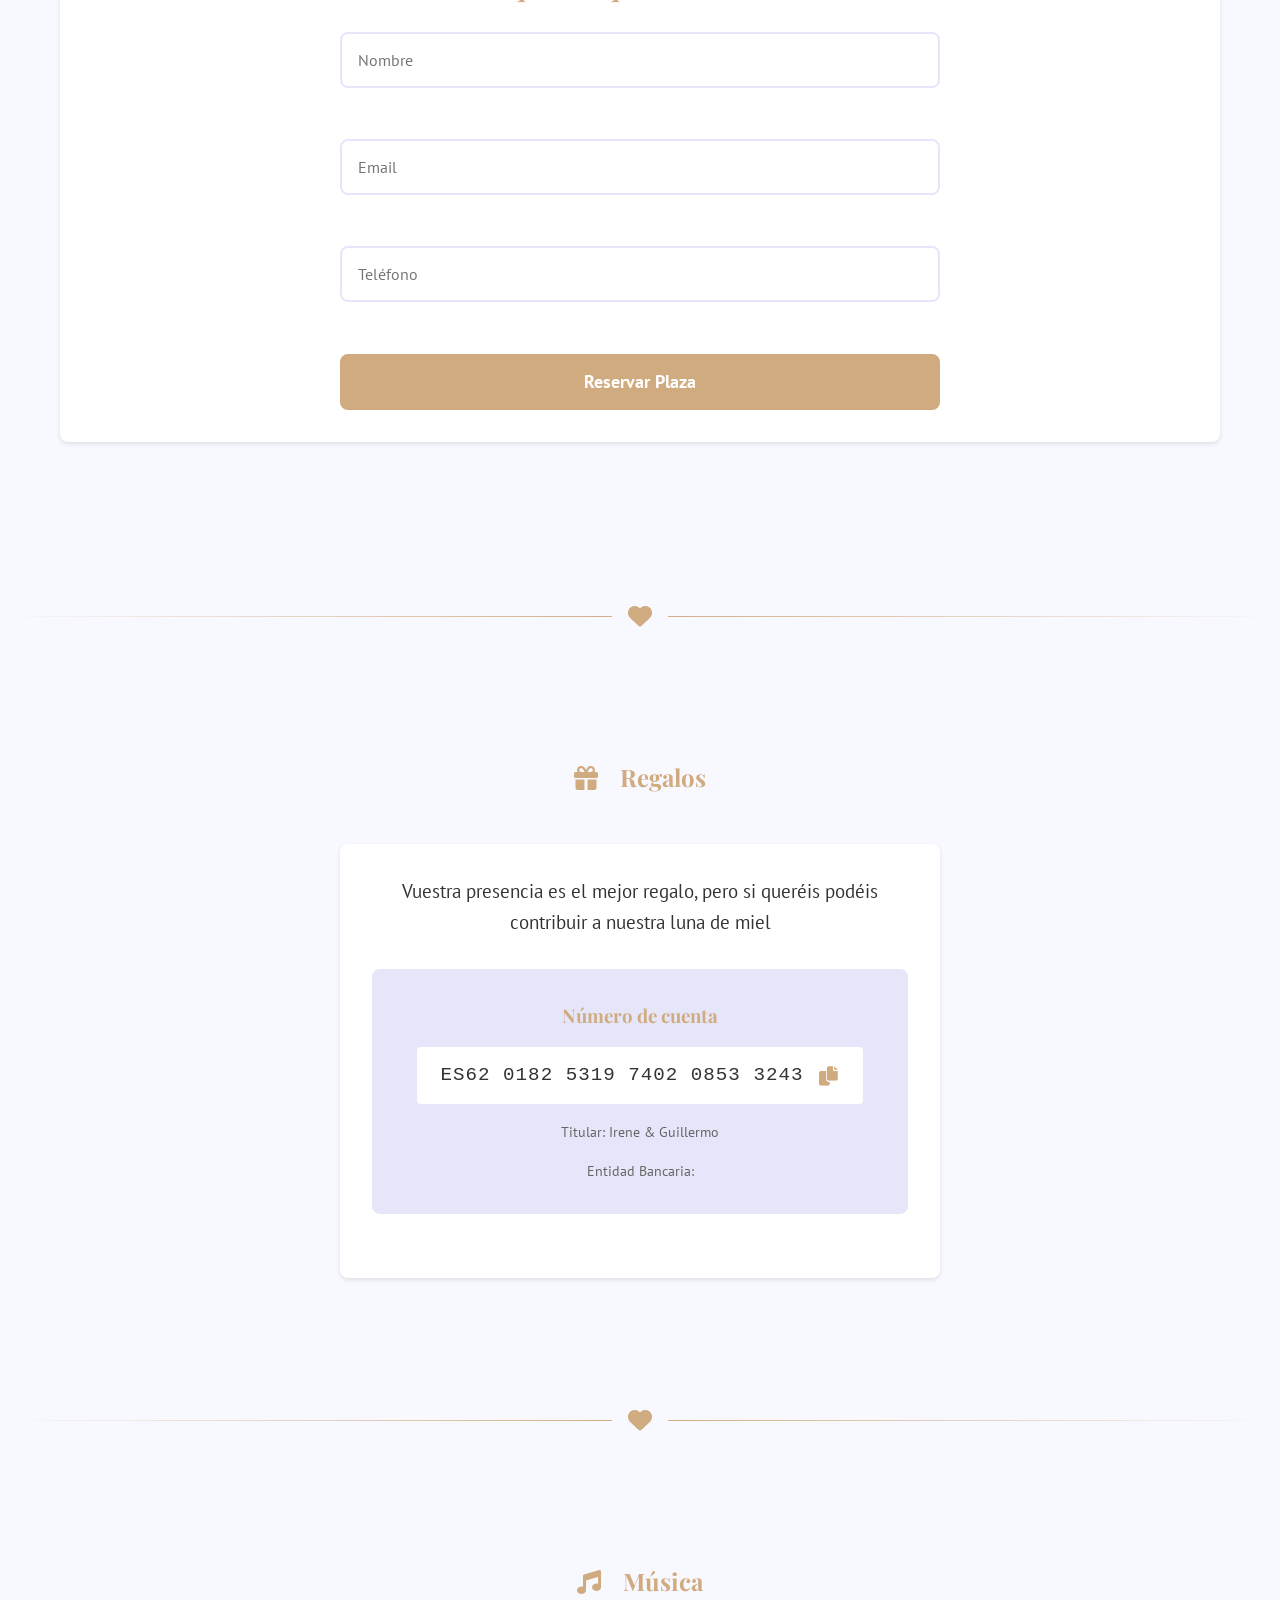
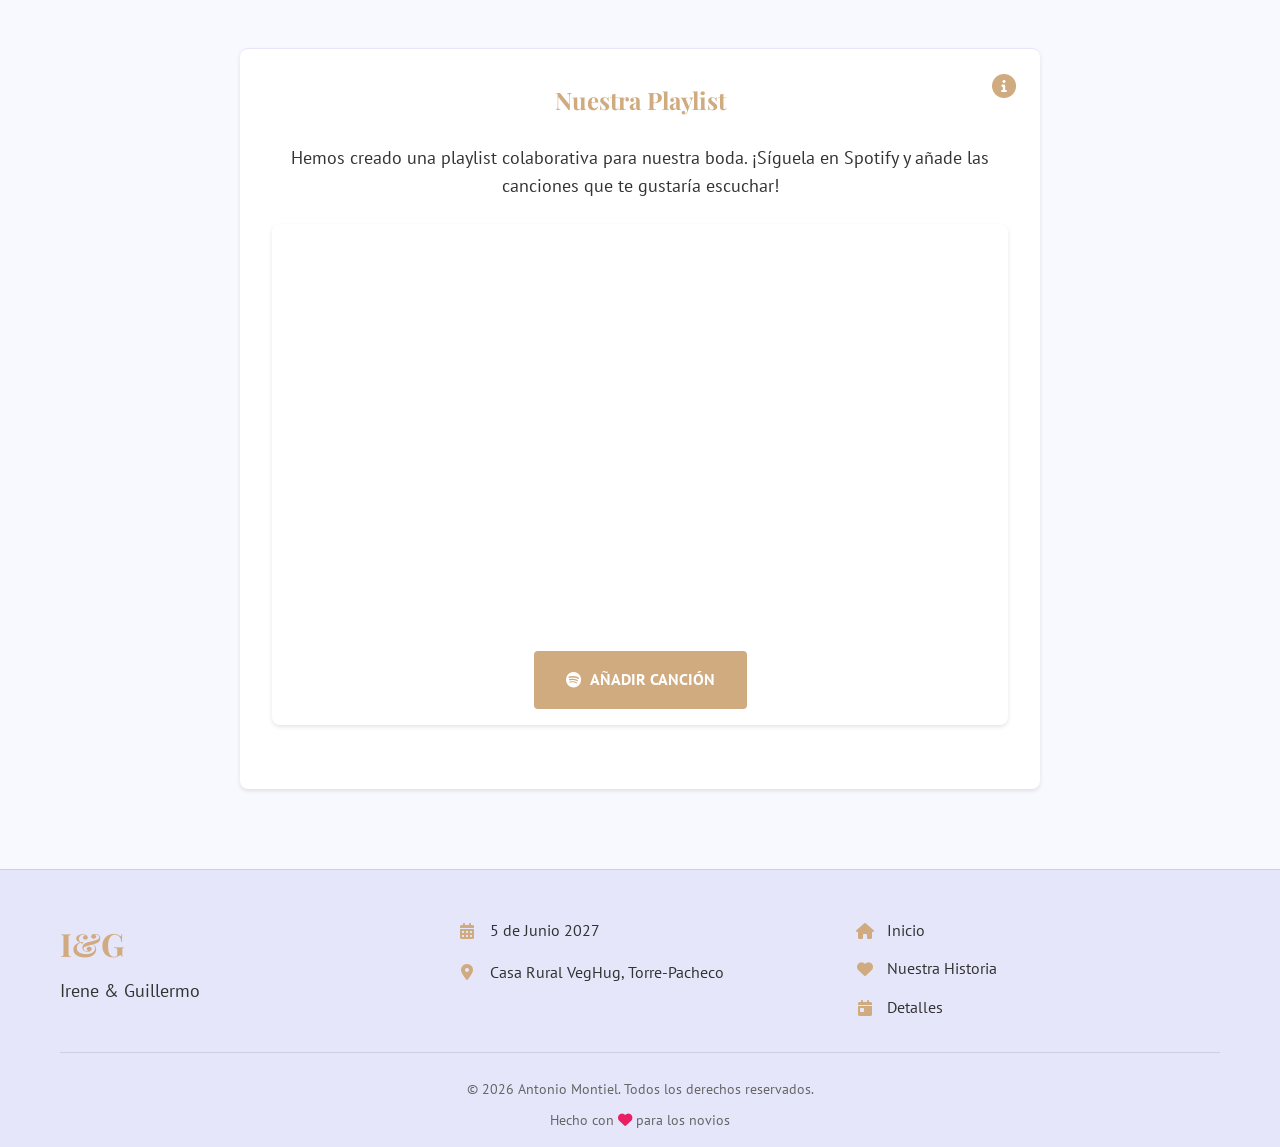
==== commit 47dc13c4: "Eliminación de comentarios hechos durante el desarrollo" ====
--- a/index.html
+++ b/index.html
@@ -182,7 +182,6 @@
             <div class="container">
                 <h2><i class="fas fa-calendar-alt"></i> Detalles del Evento</h2>
                 
-                <!-- Planning -->
                 <div class="event-planning">
                     <h3><i class="fas fa-clock"></i> Planning del Día</h3>
                     <div class="timeline">
@@ -221,7 +220,6 @@
                     </div>
                 </div>
 
-                <!-- Lugar -->
                 <div class="event-venue">
                     <h3><i class="fas fa-map-marker-alt"></i> Lugar de Celebración</h3>
                     <div class="venue-content">
@@ -293,19 +291,16 @@
             <i class="fas fa-heart"></i>
         </div>
 
-        <!-- Confirmación -->
         <section id="rsvp" class="section">
             <div class="container">
                 <h2><i class="fas fa-envelope"></i> Confirmación de Asistencia</h2>
                 
-                <!-- RSVP Form -->
                 
 <div class="rsvp-form">
     <h3>Sí, quiero (asistir)</h3>
 
     <form id="rsvp-form" class="form" novalidate>
 
-        <!-- DATOS DE CONTACTO -->
         <div class="form-group">
             <input
                 type="text"
@@ -340,7 +335,6 @@
         </div>
 
 
-        <!-- NÚMERO DE ASISTENTES -->
         <h4>¿Cuántos seréis?</h4>
         <div class="attendees-counter">
             <div class="form-group">
@@ -389,15 +383,12 @@
         <div class="error-message attendees-error"></div>
 
 
-        <!-- DATOS INDIVIDUALES DE LOS ASISTENTES -->
         <h4>Datos de los asistentes</h4>
 
         <div id="attendees-container">
-            <!-- JavaScript generará aquí los campos individuales -->
-        </div>
-
-
-        <!-- BOTÓN DE ENVÍO -->
+        </div>
+
+
         <button type="submit" class="submit-button">
             <span class="button-text">Confirmar asistencia</span>
             <i class="fas fa-spinner fa-spin"></i>
@@ -407,7 +398,6 @@
 </div>
 
 
-                <!-- Bus Form -->
                 <div class="bus-form" id="rsvp-bus">
                     <h3>Me quiero quedar a dormir</h3>
                     <form id="bus-form" class="form" novalidate>
@@ -436,7 +426,6 @@
             <i class="fas fa-heart"></i>
         </div>
 
-        <!-- Regalos -->
         <section id="gifts" class="section">
             <div class="container">
                 <h2><i class="fas fa-gift"></i> Regalos</h2>
@@ -465,7 +454,6 @@
             <i class="fas fa-heart"></i>
         </div>
 
-        <!-- Música -->
         <section id="music" class="section">
             <div class="container">
                 <h2><i class="fas fa-music"></i> Música</h2>
@@ -525,7 +513,7 @@
         </div>
     </footer>
     </main>
-    <!-- Chat Widget -->
+
     <div class="chat-widget">
         <button class="chat-toggle" id="chat-toggle" aria-label="Abrir chat">
             <i class="fas fa-comments"></i>
--- a/styles.css
+++ b/styles.css
@@ -31,7 +31,6 @@
     padding: 0 20px;
 }
 
-/* Hero Section */
 .hero {
     position: relative;
     width: 100%;
@@ -51,9 +50,8 @@
     overflow: hidden;
 }
 
-/* Elimina background-attachment: fixed para móviles */
+
 @media (hover: hover) {
-    /* Solo aplica fixed en dispositivos que soportan hover (normalmente desktop) */
     .hero {
         background-attachment: fixed;
     }
@@ -70,7 +68,6 @@
     z-index: 1;
 }
 
-/* Ajuste específico para Safari iOS */
 @supports (-webkit-touch-callout: none) {
     .hero {
         height: -webkit-fill-available;
@@ -157,7 +154,6 @@
     }
 }
 
-/* Mejorar las animaciones del contador */
 .countdown {
     display: flex;
     justify-content: center;
@@ -228,7 +224,6 @@
     transition: all 0.3s ease;
 }
 
-/* Ajustar los delays para cada elemento del contador */
 .countdown-item:nth-child(1) { --delay: 0; }
 .countdown-item:nth-child(2) { --delay: 1; }
 .countdown-item:nth-child(3) { --delay: 2; }
@@ -308,7 +303,7 @@
     background-color: rgba(255, 255, 255, 0.15);
 }
 
-/* Sections */
+
 .section {
     padding: 5rem 0;
 }
@@ -324,7 +319,7 @@
     color: var(--accent-color);
 }
 
-/* Timeline */
+
 .timeline {
     max-width: 1000px;
     margin: 0 auto;
@@ -439,7 +434,7 @@
     color: #666;
 }
 
-/* Tooltip */
+
 .timeline-item::after {
     content: attr(data-tooltip);
     position: absolute;
@@ -479,7 +474,7 @@
     transform: translateX(-50%) translateY(0);
 }
 
-/* Forms */
+
 .form {
     max-width: 600px;
     margin: 0 auto;
@@ -608,7 +603,6 @@
     transform: none;
 }
 
-/* Form Success Message */
 .form-success {
     text-align: center;
     padding: 2rem;
@@ -648,7 +642,7 @@
     }
 }
 
-/* Venue Section */
+
 .venue-content {
     display: flex;
     flex-direction: column;
@@ -1253,7 +1247,7 @@
     }
 }
 
-/* Chat Widget */
+
 .chat-widget {
     position: fixed;
     bottom: 20px;
@@ -1451,7 +1445,7 @@
     font-size: 18px;
 }
 
-/* Estilos para la barra de desplazamiento del chat */
+
 .chat-messages::-webkit-scrollbar {
     width: 6px;
 }
@@ -1470,7 +1464,7 @@
     background: #999;
 }
 
-/* Animación de escritura para mensajes del bot */
+
 .message.bot.typing::after {
     content: '...';
     animation: typing 1.5s infinite;
@@ -1482,7 +1476,7 @@
     66% { content: '...'; }
 }
 
-/* Responsive */
+
 @media (max-width: 768px) {
     .chat-box {
         width: calc(100% - 40px);
@@ -1500,7 +1494,7 @@
     }
 }
 
-/* Gifts Section */
+
 .gifts-content {
     max-width: 600px;
     margin: 0 auto;
@@ -1589,7 +1583,7 @@
     color: #666;
 }
 
-/* Section Divider */
+
 .section-divider {
     position: relative;
     height: 60px;
@@ -1631,7 +1625,6 @@
     }
 }
 
-/* Toast Message */
 .toast-message {
     position: fixed;
     bottom: 20px;
@@ -1650,7 +1643,7 @@
     opacity: 1;
 }
 
-/* Main Navigation */
+
 .main-nav {
     position: fixed;
     top: 0;
@@ -1776,7 +1769,7 @@
         top: 8px;
     }
 
-    /* Estado activo del hamburguesa */
+ 
     .hamburger.active .hamburger-inner {
         background-color: transparent;
     }
@@ -1789,7 +1782,7 @@
         transform: translateY(-8px) rotate(-45deg);
     }
 
-    /* Estilos para móvil */
+
     @media (max-width: 768px) {
         .hamburger {
             display: block;
@@ -1846,7 +1839,7 @@
     }
 }
 
-/* Micro-interacciones y efectos hover */
+
 .nav-links a {
     position: relative;
     padding: 0.5rem 0;
@@ -1875,7 +1868,7 @@
     color: var(--accent-color);
 }
 
-/* Efecto hover en botones */
+
 .submit-button,
 .booking-button,
 .directions-button {
@@ -1891,7 +1884,7 @@
     box-shadow: 0 4px 8px rgba(0,0,0,0.1);
 }
 
-/* Efecto hover en cards */
+
 .timeline-item,
 .venue-details,
 .venue-map,
@@ -1910,7 +1903,7 @@
     background-color: rgba(255, 255, 255, 0.95);
 }
 
-/* Efecto hover en iconos */
+
 .timeline-icon,
 .venue-info i,
 .booking-notes i {
@@ -1923,7 +1916,7 @@
     color: var(--accent-color);
 }
 
-/* Efecto hover en inputs */
+
 .form-group input:focus,
 .form-group select:focus,
 .form-group textarea:focus {
@@ -1931,7 +1924,7 @@
     box-shadow: 0 0 0 3px rgba(235, 199, 158, 0.2);
 }
 
-/* Efecto hover en thumbnails */
+
 .gallery-thumbnails img {
     transition: opacity 0.3s ease;
 }
@@ -1940,7 +1933,7 @@
     opacity: 0.8;
 }
 
-/* Efecto hover en botones de navegación */
+
 .gallery-prev,
 .gallery-next {
     transition: background-color 0.3s ease, color 0.3s ease;
@@ -1952,7 +1945,7 @@
     color: white;
 }
 
-/* Efecto hover en el botón de volver arriba */
+
 .back-to-top {
     transition: background-color 0.3s ease;
 }
@@ -1961,7 +1954,7 @@
     background-color: var(--primary-color);
 }
 
-/* Efecto hover en el botón de chat */
+
 #chat-toggle {
     transition: background-color 0.3s ease;
 }
@@ -1970,7 +1963,7 @@
     background-color: var(--primary-color);
 }
 
-/* Efecto hover en el botón de copiar cuenta */
+
 .account-number i {
     transition: color 0.3s ease;
 }
@@ -1979,7 +1972,7 @@
     color: var(--accent-color);
 }
 
-/* Animación de carga para el spinner */
+
 @keyframes spin {
     to {
         transform: rotate(360deg);
@@ -1990,7 +1983,7 @@
     animation: spin 1s linear infinite;
 }
 
-/* Efecto de aparición suave para mensajes */
+
 @keyframes slideIn {
     from {
         opacity: 0;
@@ -2007,7 +2000,7 @@
     animation: slideIn 0.3s ease forwards;
 }
 
-/* Efecto de hover en el divisor de sección */
+
 .section-divider i {
     transition: all 0.3s ease;
 }
@@ -2017,7 +2010,7 @@
     color: var(--accent-color);
 }
 
-/* Efecto de hover en el contador */
+
 .countdown-item {
     transition: all 0.3s ease;
 }
@@ -2027,7 +2020,6 @@
     box-shadow: 0 5px 15px rgba(0, 0, 0, 0.1);
 }
 
-/* Efecto de hover en el scroll down */
 .scroll-down {
     transition: all 0.3s ease;
 }
@@ -2040,7 +2032,7 @@
     animation: bounce 1s infinite;
 }
 
-/* Efecto de hover en el logo */
+
 .nav-logo {
     transition: all 0.3s ease;
 }
@@ -2049,7 +2041,7 @@
     color: var(--accent-color);
 }
 
-/* Eliminar animaciones de aparición excepto en timeline */
+
 .section h2,
 .venue-details,
 .venue-media,
@@ -2059,7 +2051,7 @@
     transition: background-color 0.3s ease;
 }
 
-/* Mantener animaciones del timeline */
+
 .timeline-item {
     opacity: 0;
     transition: opacity 0.6s ease-out, background-color 0.3s ease;
@@ -2112,7 +2104,7 @@
     }
 }
 
-/* Sección de Nuestra Historia */
+
 .story-timeline {
     max-width: 1000px;
     margin: 2rem auto;
@@ -2284,7 +2276,7 @@
     }
 }
 
-/* Sección de Música */
+
 .music-content {
     max-width: 800px;
     margin: 0 auto;
@@ -2417,7 +2409,7 @@
     }
 }
 
-/* Estilos para la búsqueda de Spotify */
+
 .spotify-search {
     margin-bottom: 2rem;
 }
@@ -2565,7 +2557,7 @@
     }
 }
 
-/* Event Details Section */
+
 .event-planning,
 .event-venue {
     background: white;
@@ -2597,7 +2589,7 @@
     font-size: 1.2rem;
 }
 
-/* RSVP Section */
+
 .rsvp-form,
 .bus-form {
     background: white;
@@ -2739,17 +2731,17 @@
     border-bottom-right-radius: 5px;
 }
 
-/* Eliminar los estilos del input ya que no lo usaremos */
+
 .chat-input {
     display: none;
 }
 
-/* Ajustar el tamaño del chat box */
+
 .chat-box {
     height: 600px;
 }
 
-/* Estilos para el overlay que cerrará el chat al hacer clic fuera */
+
 .chat-overlay {
     position: fixed;
     top: 0;
@@ -2860,7 +2852,7 @@
     z-index: 2;
 } 
 
-/* Estilos para el mosaico */
+
 .gallery-grid {
   display: grid;
   grid-template-columns: repeat(auto-fill, minmax(200px, 1fr));
@@ -2896,7 +2888,7 @@
     
 }
 
-/* Estilos para el lightbox */
+
 .lightbox {
   display: none;
   position: fixed;
@@ -2960,7 +2952,7 @@
   color: #ddd;
 }
 
-/* Estilos para el título h3 */
+
 #galeria-boda {
   margin-top: 5dvh;
 }
@@ -2973,7 +2965,7 @@
   margin-right: auto;
 }
 
-/* Contenedor personalizado para el input file */
+
 .file-input-container {
   position: relative;
   display: flex;
@@ -2989,7 +2981,7 @@
   }
 }
 
-/* Ocultamos el input original */
+
 #imageInput {
   position: absolute;
   width: 0.1px;
@@ -2999,7 +2991,7 @@
   z-index: -1;
 }
 
-/* Estilo del botón personalizado */
+
 .file-input-label, #download-zip {
   display: inline-flex;
   align-items: center;
@@ -3026,7 +3018,7 @@
   transform: translateY(0);
 }
 
-/* Icono del botón */
+
 .file-input-label i {
   margin-right: 8px;
   font-size: 1.2rem;
@@ -3037,7 +3029,7 @@
   font-size: 1.2rem;
 }
 
-/* Texto que aparece al seleccionar archivo */
+
 .file-name {
   display: block;
   margin-top: 10px;
@@ -3047,7 +3039,7 @@
   font-style: italic;
 }
 
-/* Ajustes para móvil - lightbox */
+
 @media (max-width: 768px) {
   .nav-btn {
     font-size: 30px;
@@ -3069,19 +3061,19 @@
     right: 10px;
   }
 
-  /* Hacer la imagen más pequeña para dar espacio a las flechas */
+
   .lightbox-content {
     max-width: 95%;
     max-height: 80%;
   }
 
-  /* Añadir navegación por gestos táctiles */
+
   .lightbox-content {
     touch-action: pan-y;
   }
 }
 
-/* Loading indicator */
+
 .loading-indicator {
   display: none;
   position: fixed;
@@ -3109,7 +3101,7 @@
   100% { transform: rotate(360deg); }
 }
 
-/* Mensajes */
+
 .file-message {
   text-align: center;
   margin: 10px 0;
@@ -3132,7 +3124,7 @@
   color: #31708f;
 }
 
-/* Mejoras para móvil */
+
 @media (max-width: 768px) {
   .gallery-item {
     width: 48%;
@@ -3145,7 +3137,7 @@
   }
 }
 
-/* Transición suave para lightbox */
+
 .lightbox-content {
   transition: opacity 0.3s;
 }
@@ -3154,7 +3146,7 @@
   opacity: 0.7;
 }
 
-/* Efecto hover para imágenes */
+
 .gallery-item {
   transition: transform 0.3s;
 }
@@ -3164,7 +3156,7 @@
   z-index: 1;
 }
 
-/* Loading spinner centrado */
+
 .spinner-container {
   display: flex;
   justify-content: center;
@@ -3174,9 +3166,6 @@
 }
 
 
-
-/* Galería Redirect Section */
-/* Galería Info Section */
 .gallery-info-content {
     max-width: 800px;
     margin: 0 auto;
@@ -3267,7 +3256,7 @@
     }
 }
 
-/* Footer Styles */
+
 .footer {
     background-color: var(--primary-color);
     color: var(--text-color);
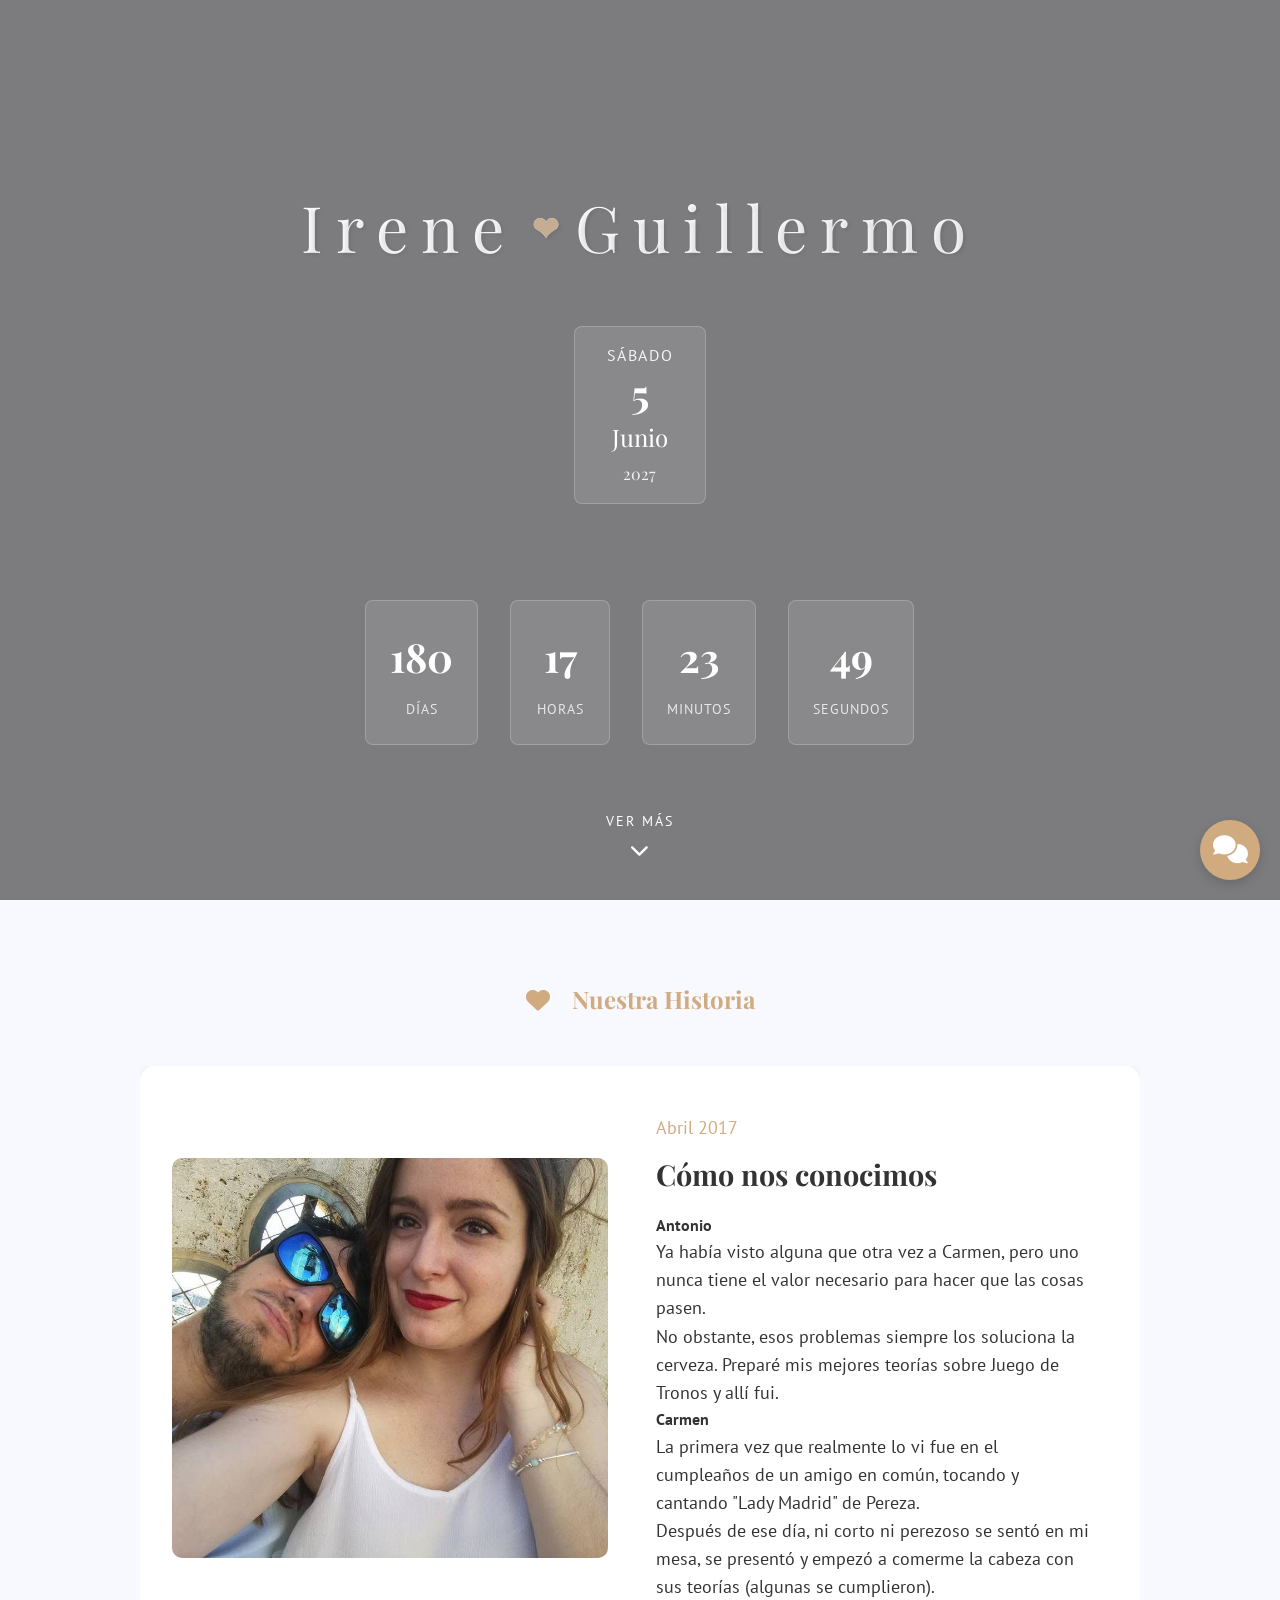
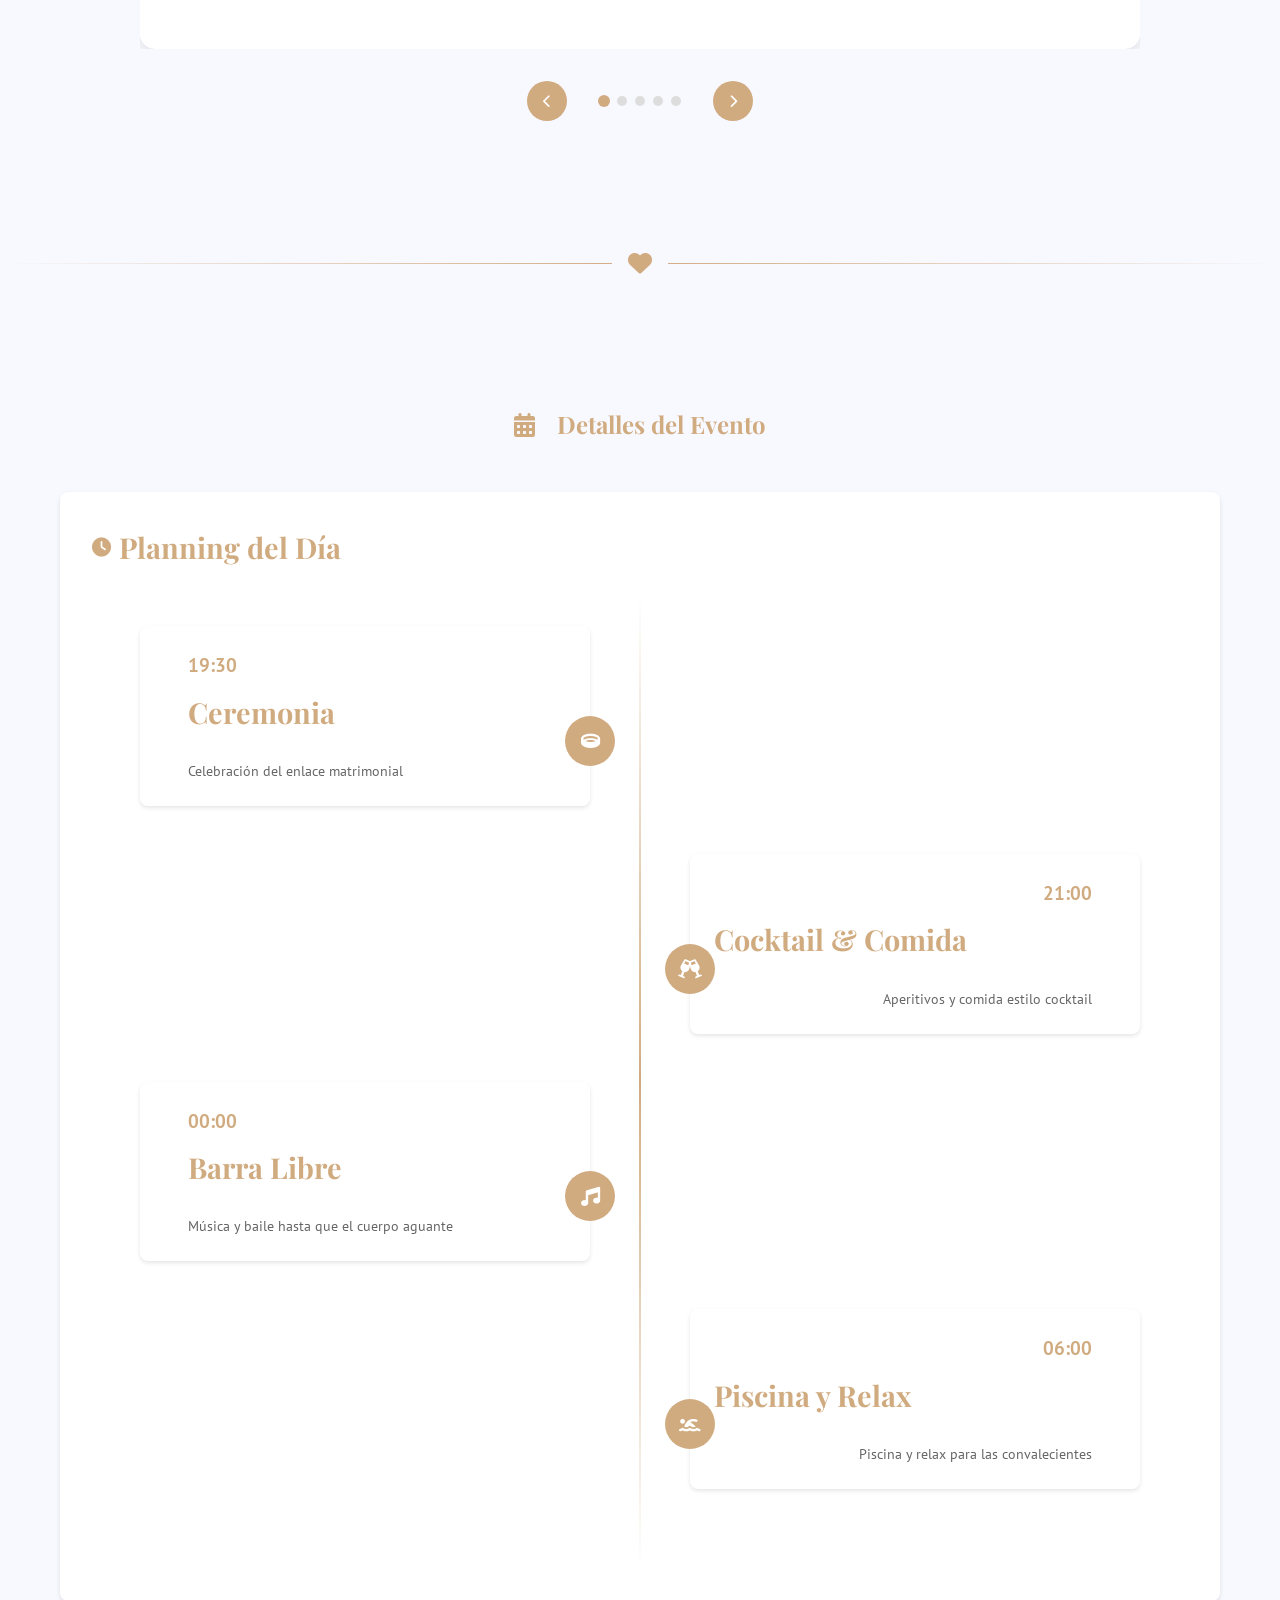
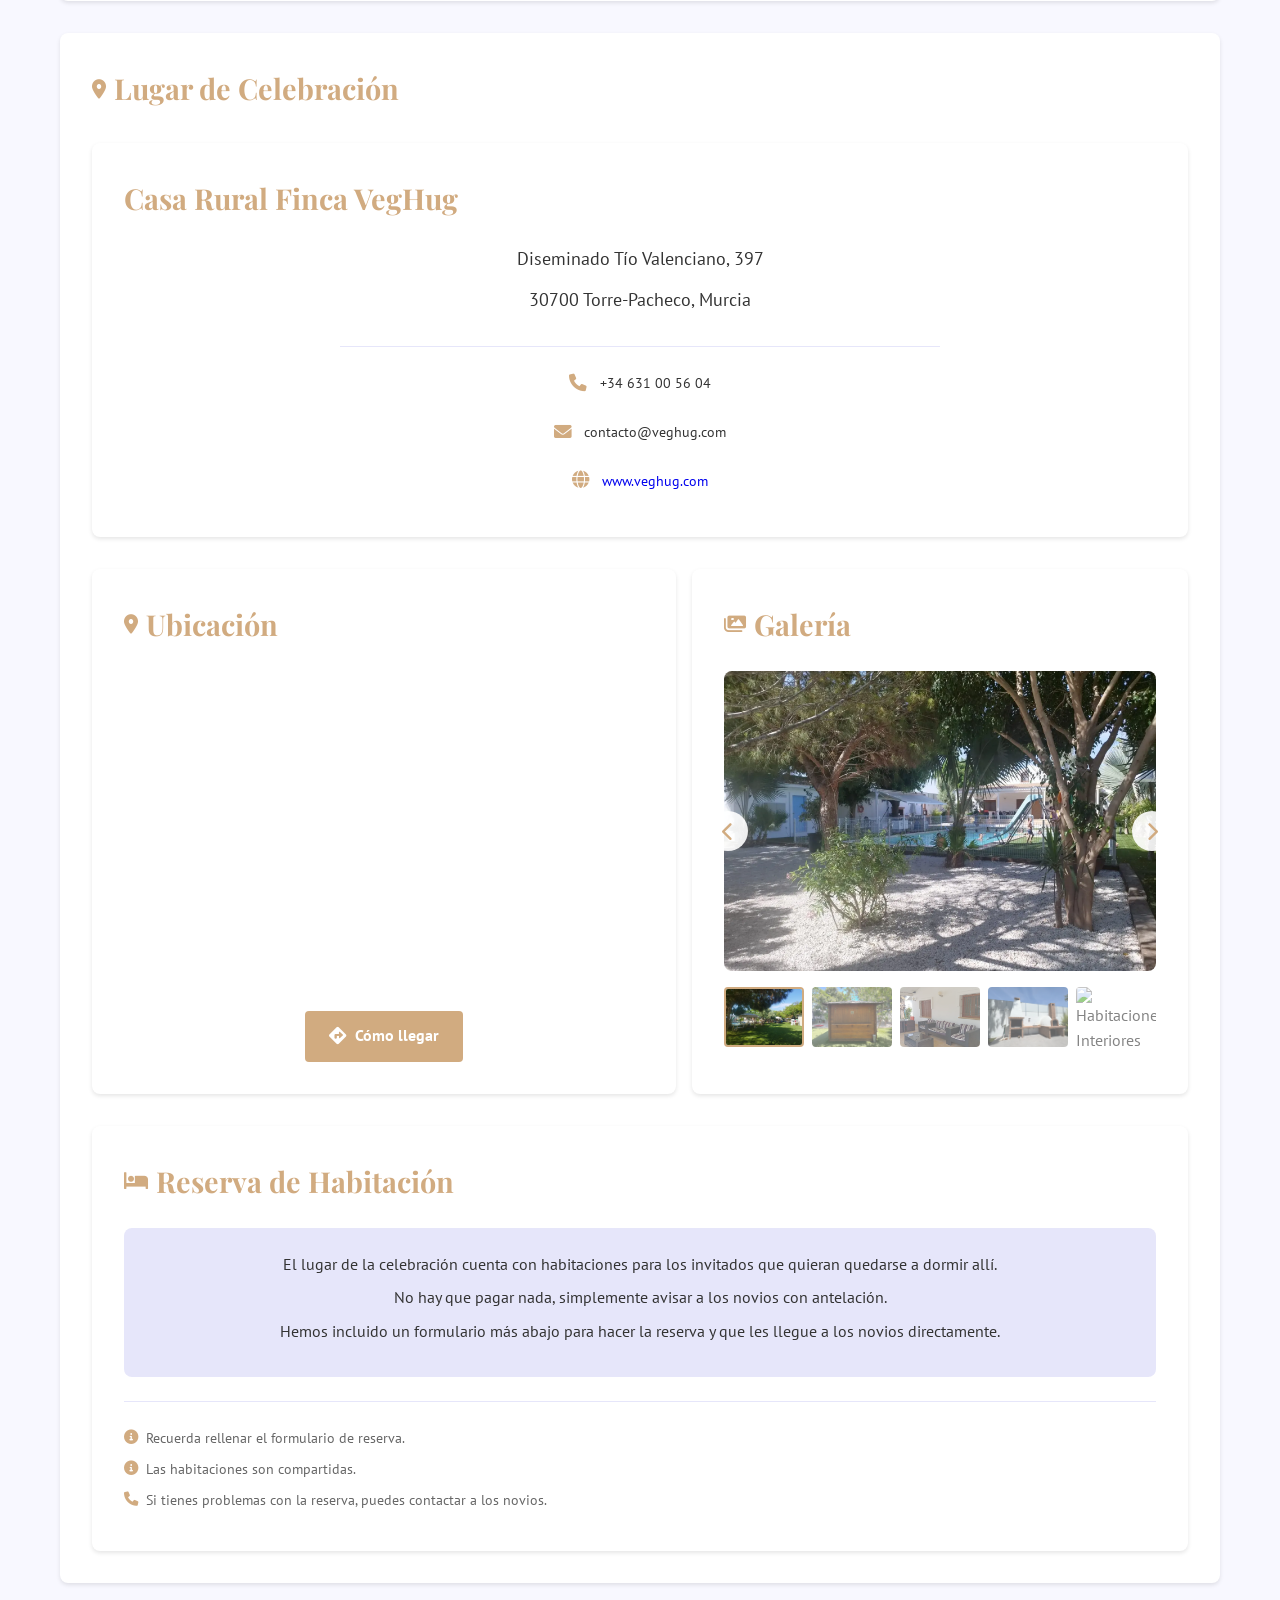
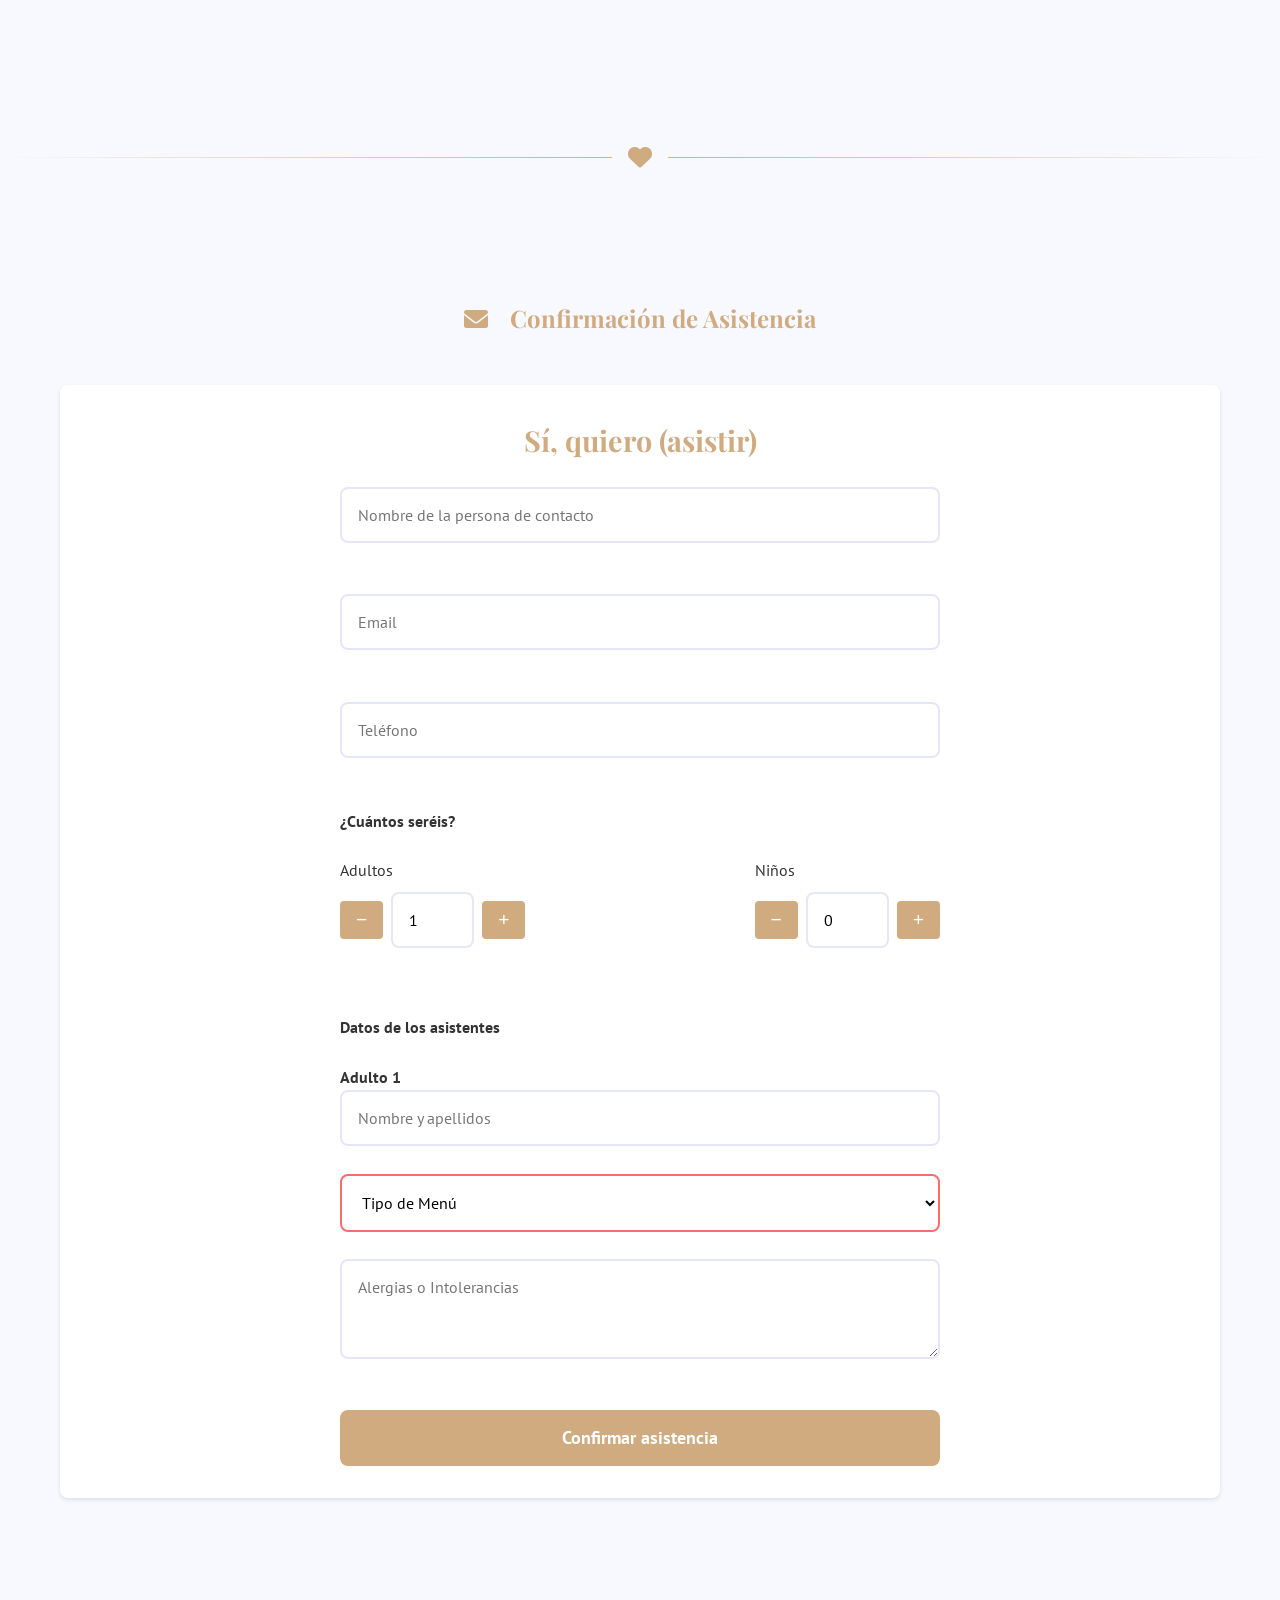
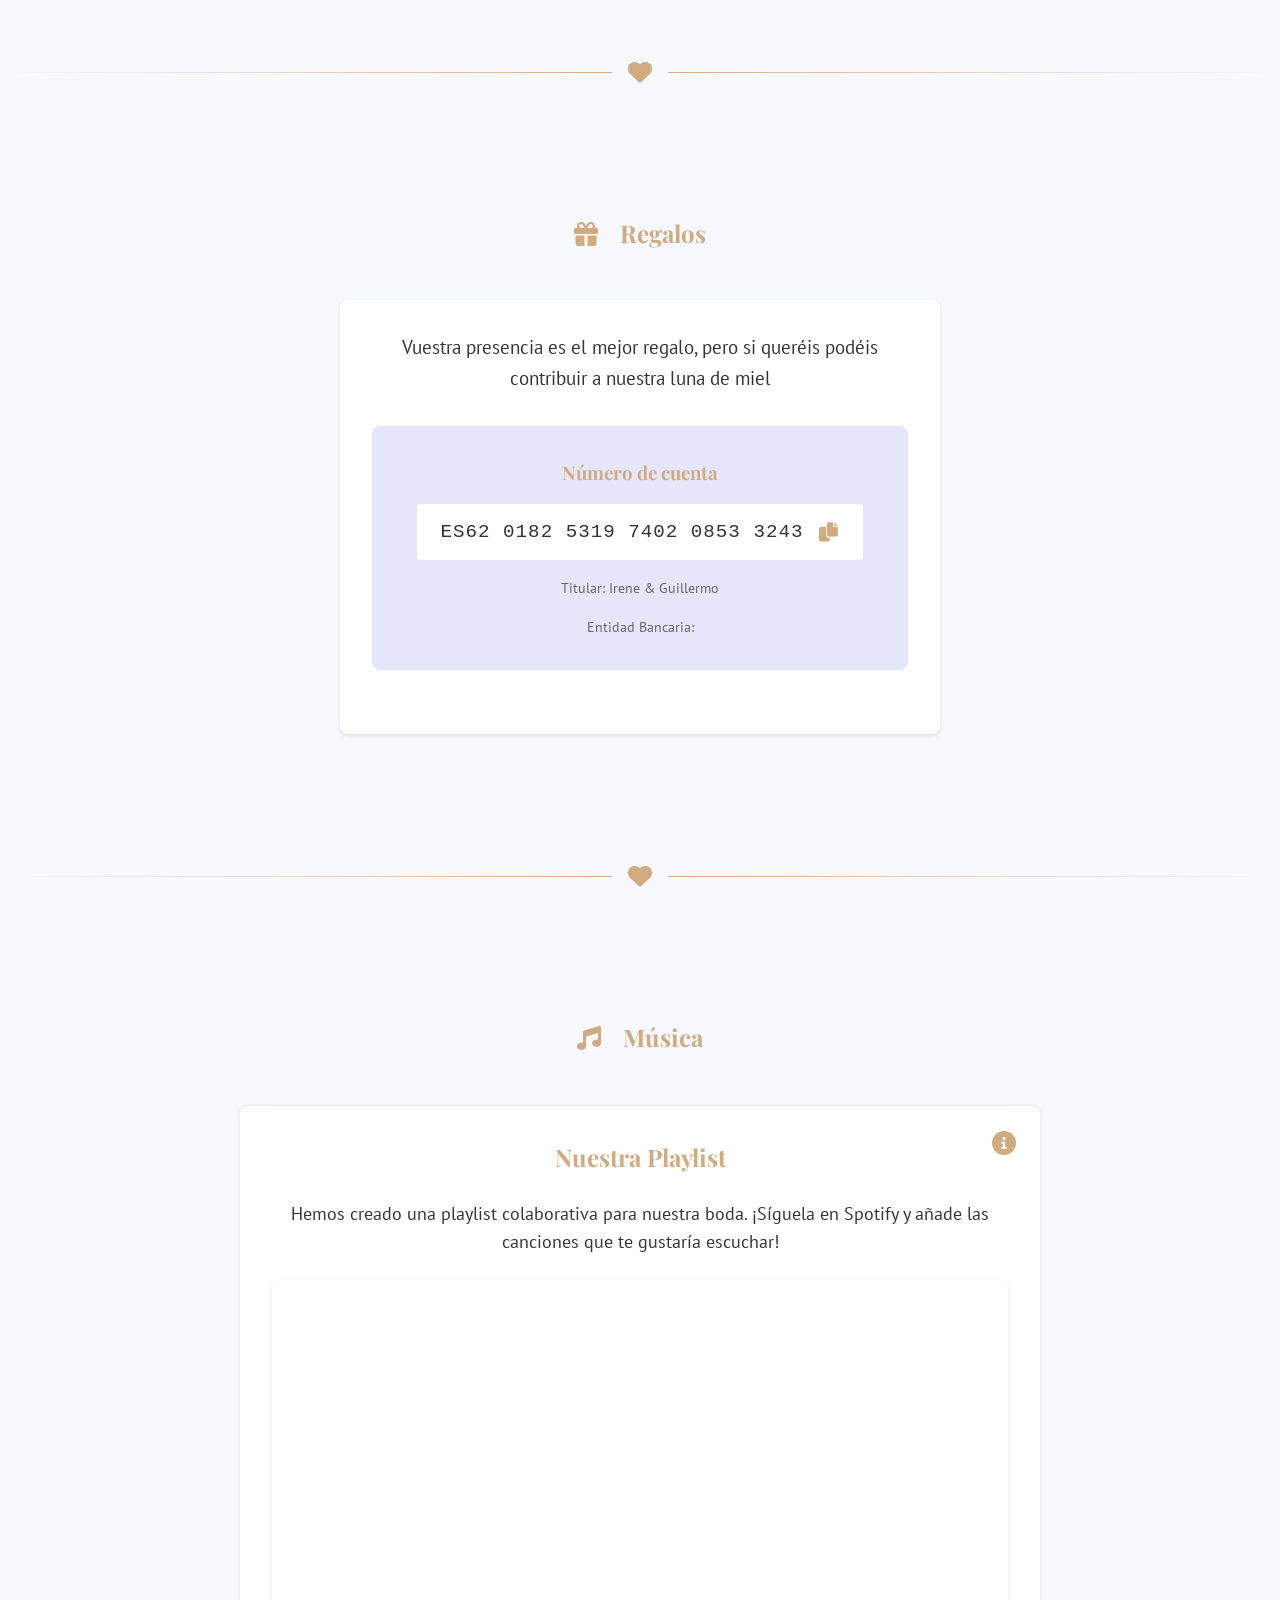
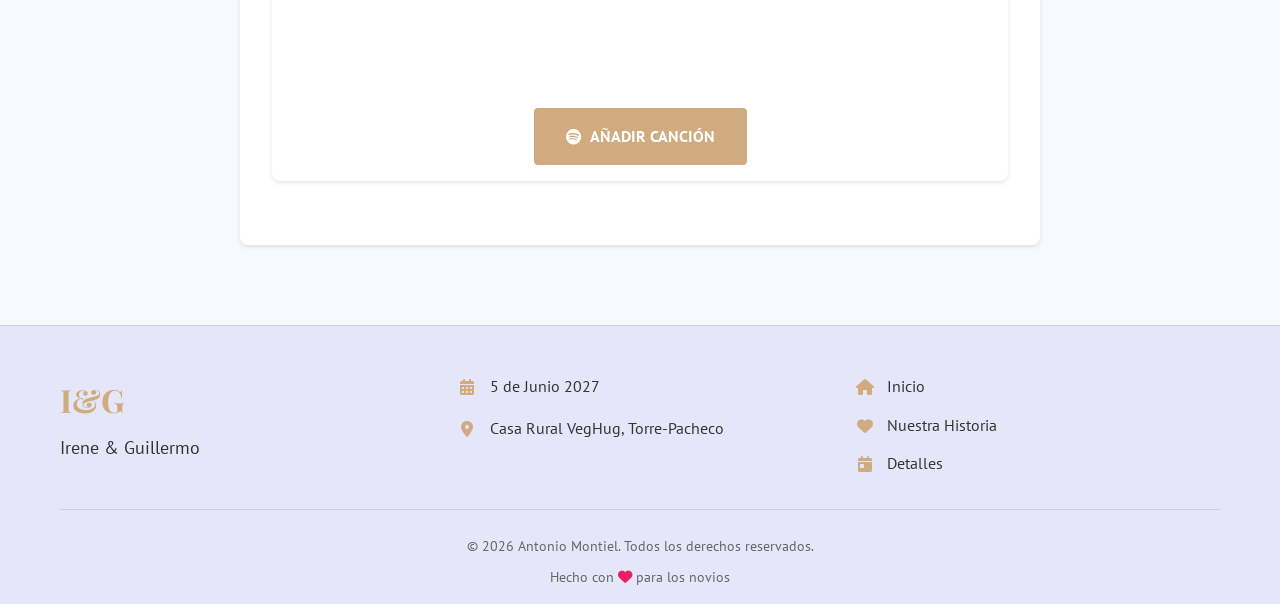
==== commit 2ab200a0: "Cambio en la lógica del formulario para que uno sustituya al otro haciendo más fácil la UX" ====
--- a/index.html
+++ b/index.html
@@ -302,35 +302,17 @@
     <form id="rsvp-form" class="form" novalidate>
 
         <div class="form-group">
-            <input
-                type="text"
-                id="rsvp-name"
-                name="contactName"
-                placeholder="Nombre de la persona de contacto"
-                required
-            >
+            <input type="text" id="rsvp-name" name="contactName" placeholder="Nombre de la persona de contacto" required>
             <div class="error-message"></div>
         </div>
 
         <div class="form-group">
-            <input
-                type="email"
-                id="rsvp-email"
-                name="email"
-                placeholder="Email"
-                required
-            >
+            <input type="email" id="rsvp-email" name="email" placeholder="Email" required>
             <div class="error-message"></div>
         </div>
 
         <div class="form-group">
-            <input
-                type="tel"
-                id="rsvp-phone"
-                name="phone"
-                placeholder="Teléfono"
-                required
-            >
+            <input type="tel" id="rsvp-phone" name="phone" placeholder="Teléfono" required>
             <div class="error-message"></div>
         </div>
 
@@ -343,15 +325,7 @@
                 <div>
                     <button class="counter-button" type="button" data-counter="adults" data-action="decrease">−</button>
 
-                    <input
-                    type="number"
-                    id="rsvp-adults"
-                    name="adults"
-                    value="1"
-                    min="0"
-                    max="20"
-                    readonly
-                    >
+                    <input type="number" id="rsvp-adults" name="adults" value="1" min="0" max="20" readonly>
 
                     <button class="counter-button" type="button" data-counter="adults" data-action="increase">+</button>
                 </div>
@@ -363,15 +337,7 @@
                 <div>
                     <button class="counter-button" type="button" data-counter="children" data-action="decrease">−</button>
 
-                    <input
-                    type="number"
-                    id="rsvp-children"
-                    name="children"
-                    value="0"
-                    min="0"
-                    max="20"
-                    readonly
-                    >
+                    <input type="number" id="rsvp-children" name="children" value="0" min="0" max="20" readonly>
 
                     <button class="counter-button" type="button" data-counter="children" data-action="increase">+</button>
                 </div>
@@ -398,29 +364,65 @@
 </div>
 
 
-                <div class="bus-form" id="rsvp-bus">
-                    <h3>Me quiero quedar a dormir</h3>
-                    <form id="bus-form" class="form" novalidate>
-                        <div class="form-group">
-                            <input type="text" id="bus-name" name="name" placeholder="Nombre" required>
-                            <div class="error-message"></div>
-                        </div>
-                        <div class="form-group">
-                            <input type="email" id="bus-email" name="email" placeholder="Email" required>
-                            <div class="error-message"></div>
-                        </div>
-                        <div class="form-group">
-                            <input type="tel" id="bus-phone" name="phone" placeholder="Teléfono" required>
-                            <div class="error-message"></div>
-                        </div>
-                        <button type="submit" class="submit-button">
-                            <span class="button-text">Reservar Plaza</span>
-                            <i class="fas fa-spinner fa-spin"></i>
-                        </button>
-                    </form>
-                </div>
-            </div>
-        </section>
+               
+<div class="form" id="rsvp-bus" hidden>
+    <h3>¿Os queréis quedar a dormir?</h3>
+
+    <p>Indicad quiénes necesitaréis alojamiento.</p>
+
+    <div class="bus-choices">
+        <button
+            type="button"
+            class="bus-choice"
+            data-bus-choice="same"
+        >
+            Sí, los mismos datos
+        </button>
+
+        <button
+            type="button"
+            class="bus-choice"
+            data-bus-choice="edit"
+        >
+            Sí, quiero modificar los datos
+        </button>
+
+        <button
+            type="button"
+            class="bus-choice"
+            data-bus-choice="no"
+        >
+            No necesitamos alojamiento
+        </button>
+    </div>
+
+    <form id="form" class="form" novalidate>
+
+        <div id="bus-details" class="form-group" hidden>
+
+            <h4>Personas que se alojarán</h4>
+
+            <p class="bus-description">
+                Podéis modificar los nombres o quitar a las personas
+                que no necesiten alojamiento.
+            </p>
+
+            <div id="bus-attendees-container"></div>
+
+            <button type="submit" class="submit-button">
+                <span class="button-text">Confirmar reserva</span>
+                <i class="fas fa-spinner fa-spin"></i>
+            </button>
+
+        </div>
+
+    </form>
+
+    <div id="bus-message" aria-live="polite"></div>
+</div>
+
+            </div>
+    </section>
 
         <div class="section-divider">
             <i class="fas fa-heart"></i>
--- a/styles.css
+++ b/styles.css
@@ -513,7 +513,8 @@
 
 .form-group input,
 .form-group select,
-.form-group textarea {
+.form-group textarea,
+.bus-attendee-name {
     width: 100%;
     padding: 1rem;
     border: 2px solid var(--primary-color);
@@ -526,7 +527,8 @@
 
 .form-group input:focus,
 .form-group select:focus,
-.form-group textarea:focus {
+.form-group textarea:focus,
+.bus-attendee-name:focus {
     outline: none;
     border-color: var(--accent-color);
     box-shadow: 0 0 0 3px rgba(235, 199, 158, 0.2);
@@ -554,7 +556,7 @@
     opacity: 1;
 }
 
-.submit-button {
+.submit-button, .bus-remove-attendee {
     position: relative;
     background-color: var(--accent-color);
     color: white;
@@ -573,12 +575,12 @@
     min-height: 3.5rem;
 }
 
-.submit-button:hover {
+.submit-button:hover, .bus-remove-attendee:hover {
     background-color: var(--primary-color);
     box-shadow: 0 4px 8px rgba(0,0,0,0.1);
 }
 
-.submit-button:active {
+.submit-button:active, .bus-remove-attendee:active {
     box-shadow: none;
 }
 
@@ -597,7 +599,7 @@
     transform: translateX(-50%);
 }
 
-.submit-button:disabled {
+.submit-button:disabled, .bus-remove-attendee:disabled {
     background-color: #ccc;
     cursor: not-allowed;
     transform: none;
@@ -3391,4 +3393,58 @@
     background-color: var(--primary-color);
     transform: translateY(-2px);
     box-shadow: 0 4px 8px rgba(0,0,0,0.1);
+}
+
+
+.bus-choices {
+    display: flex;
+    flex-direction: column;
+    gap: 12px;
+    margin: 25px 0;
+}
+
+.bus-choice {
+    width: 100%;
+    padding: 15px 20px;
+    border: 1px solid #ccc;
+    border-radius: 8px;
+    background: transparent;
+    cursor: pointer;
+    font: inherit;
+    transition: all 0.2s ease;
+}
+
+.bus-choice:hover {
+    border-color: #999;
+}
+
+.bus-choice.active {
+    border-color: #8b7355;
+    background: rgba(139, 115, 85, 0.10);
+}
+
+.bus-description {
+    margin-bottom: 20px;
+}
+
+.bus-attendee {
+    display: flex;
+    align-items: center;
+    justify-content: space-between;
+    gap: 12px;
+    margin-bottom: 12px;
+}
+
+.bus-attendee input {
+    flex: 1;
+    min-width: 0;
+}
+
+
+#bus-message {
+    margin-top: 20px;
+}
+
+[hidden] {
+    display: none !important;
 }
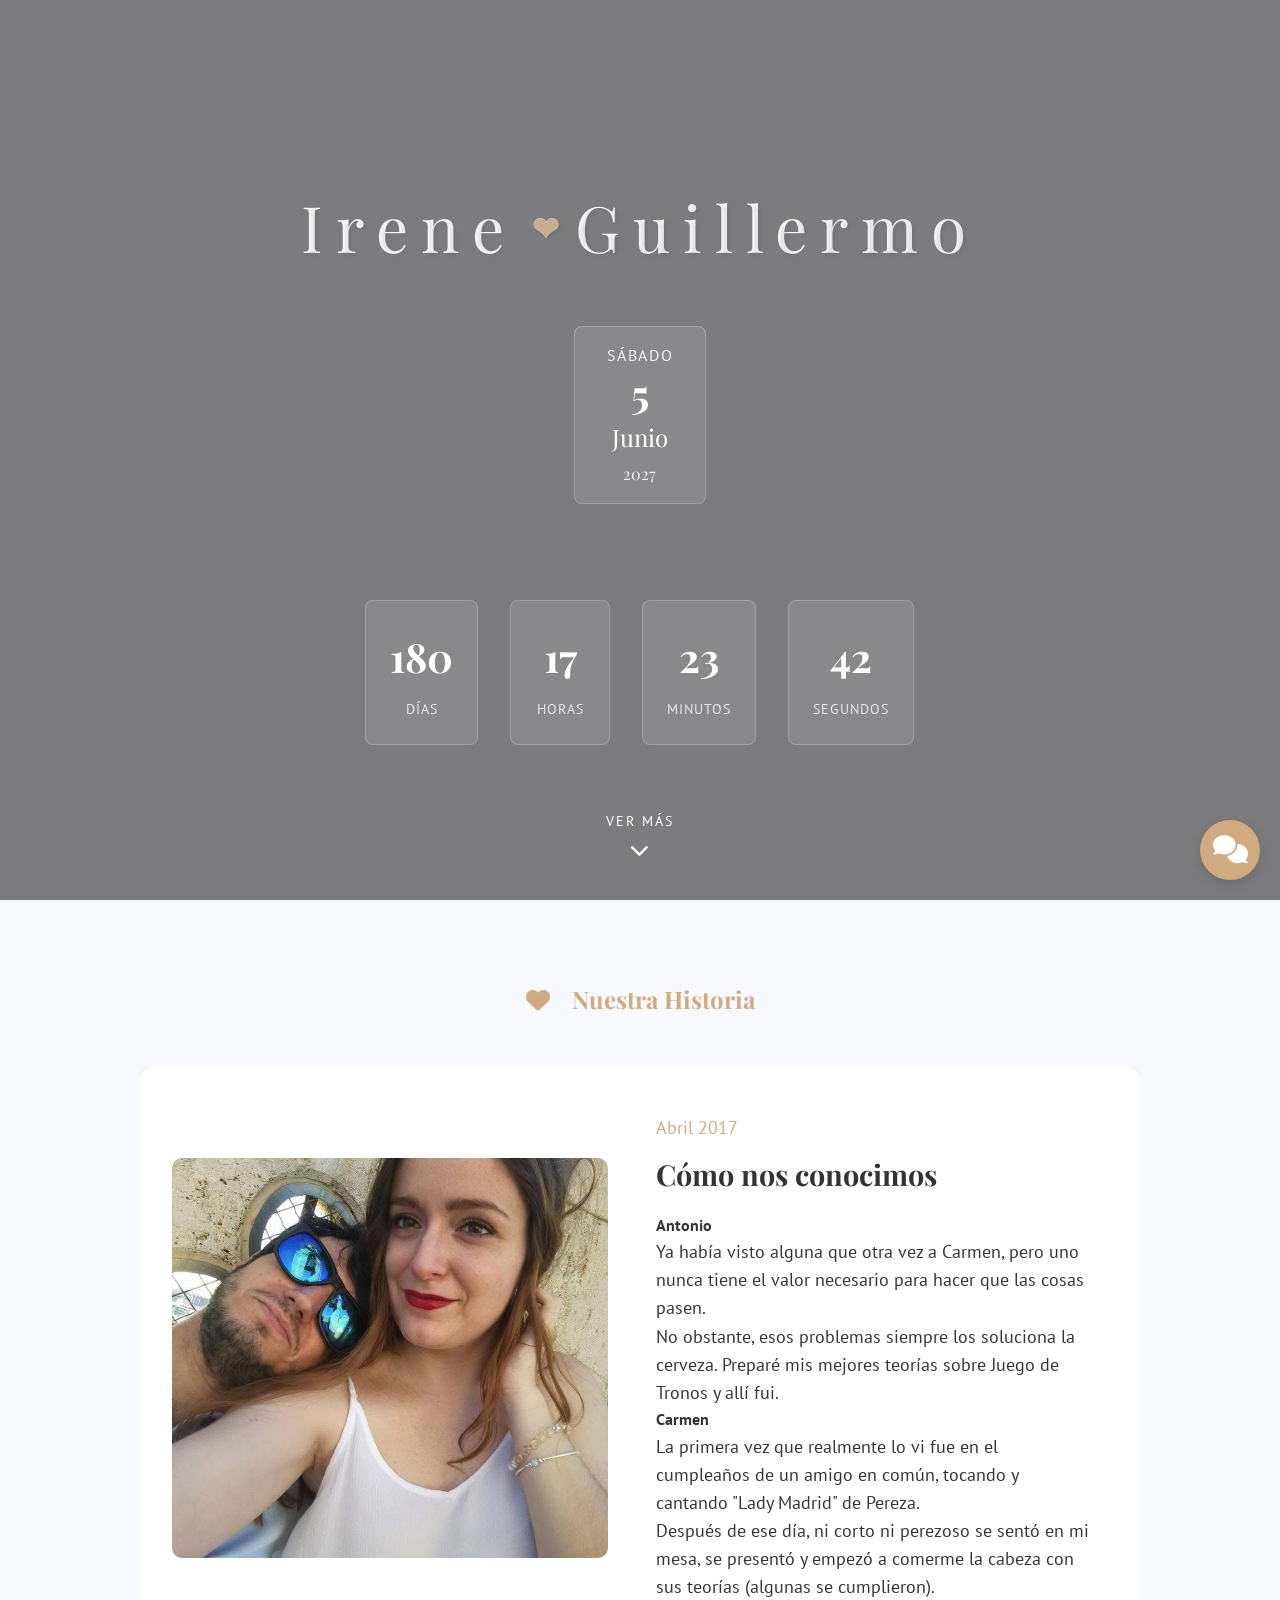
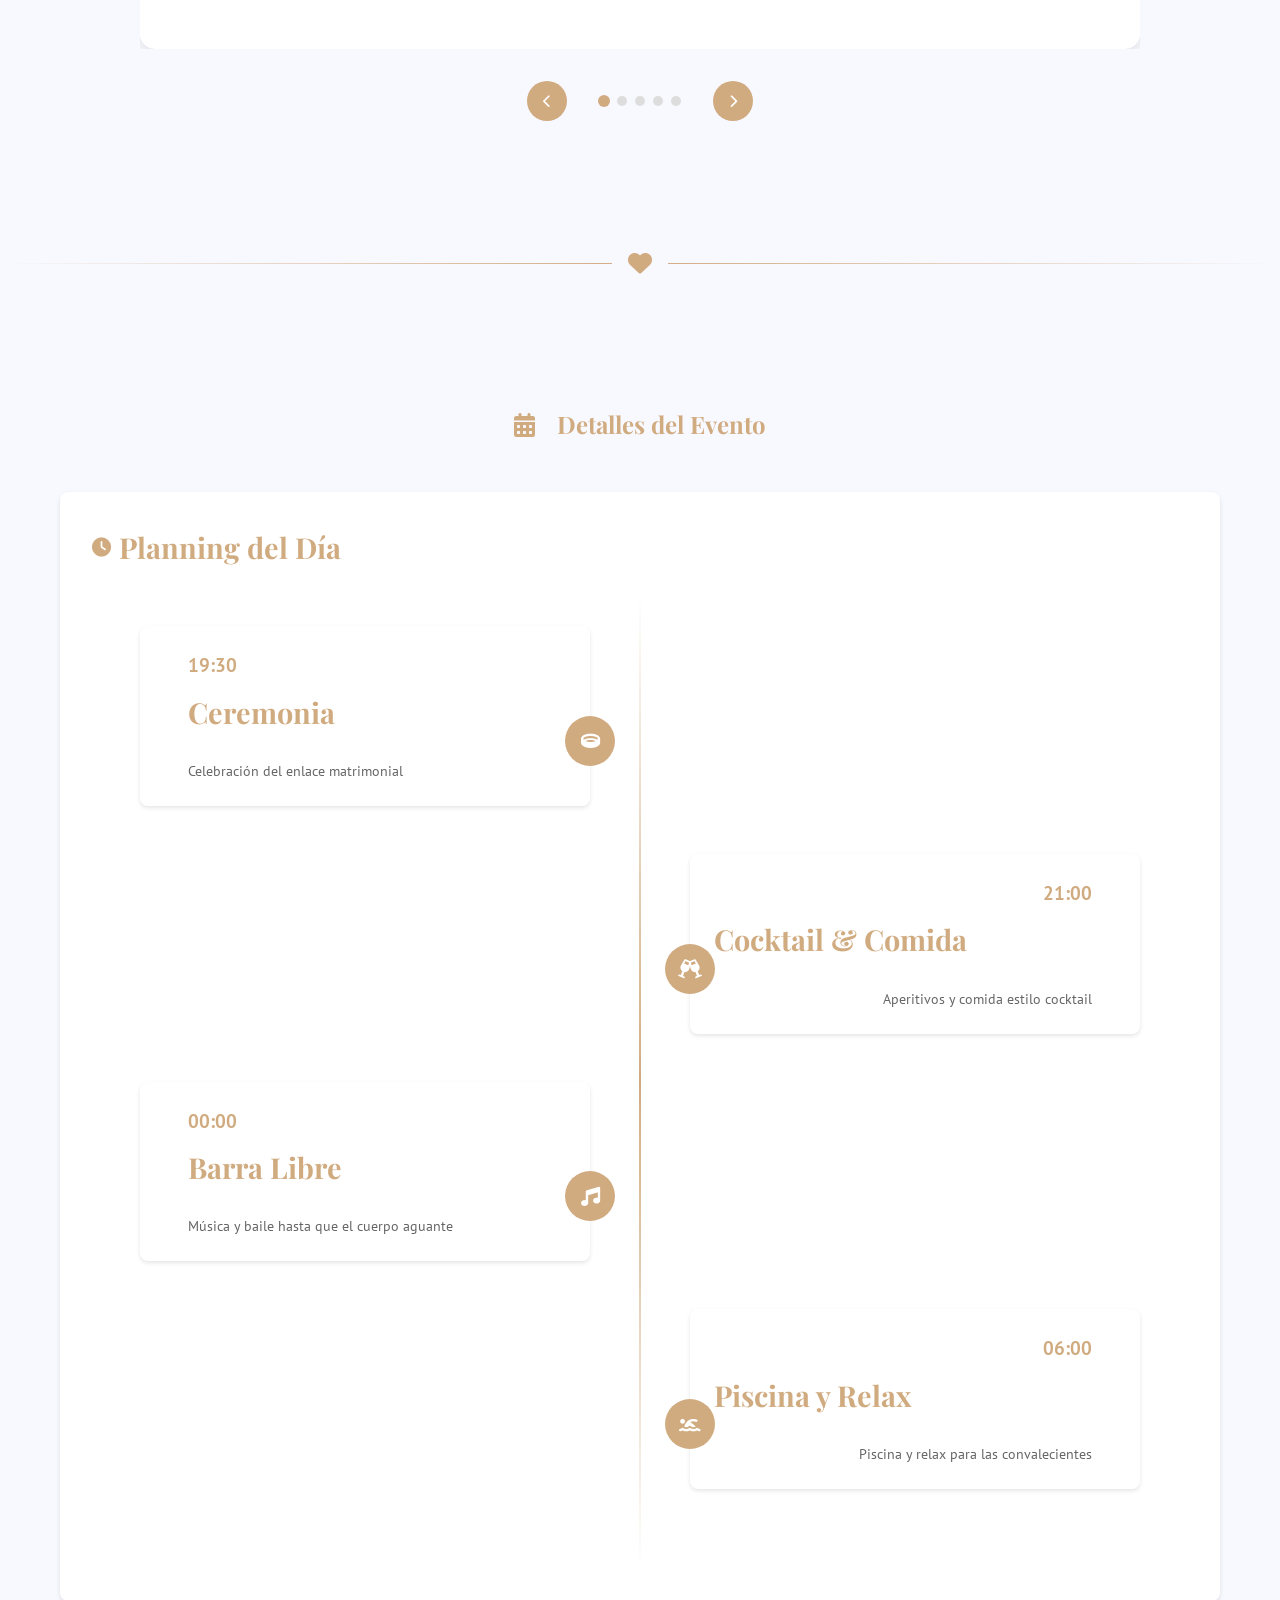
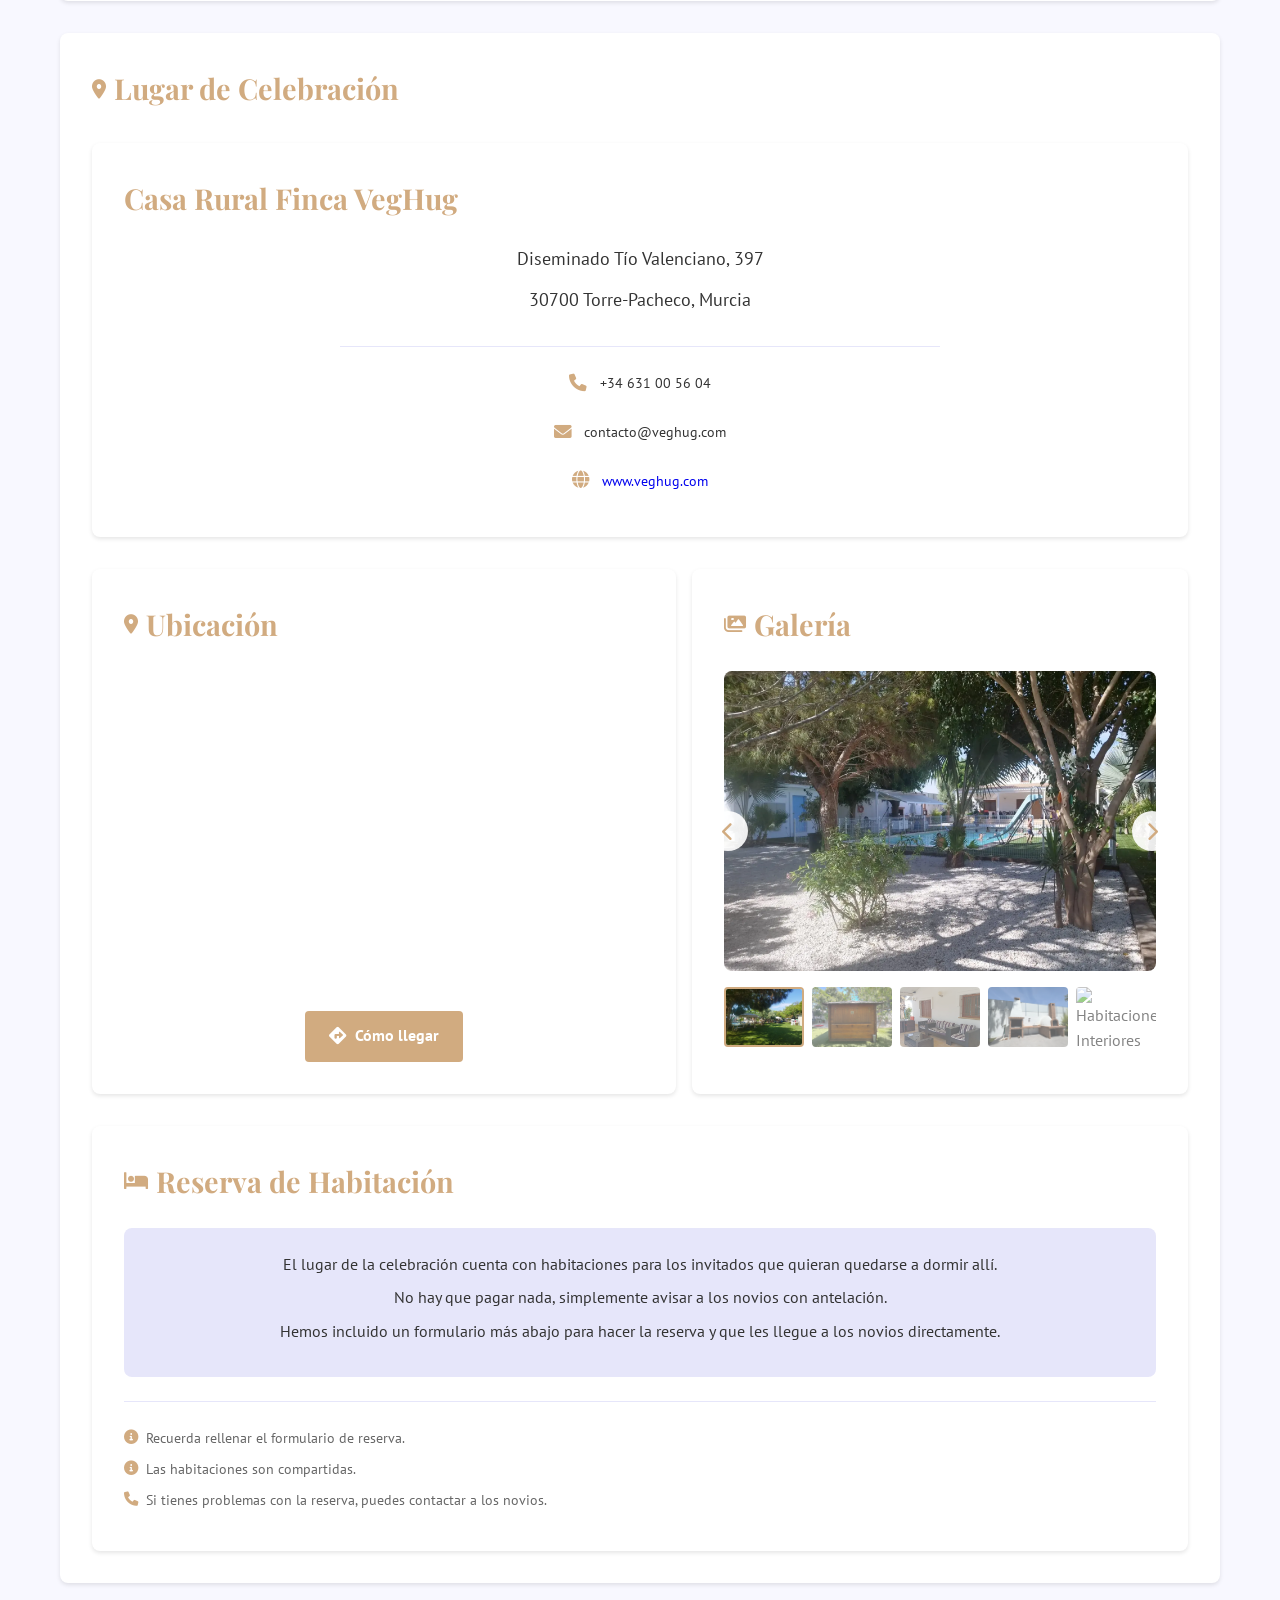
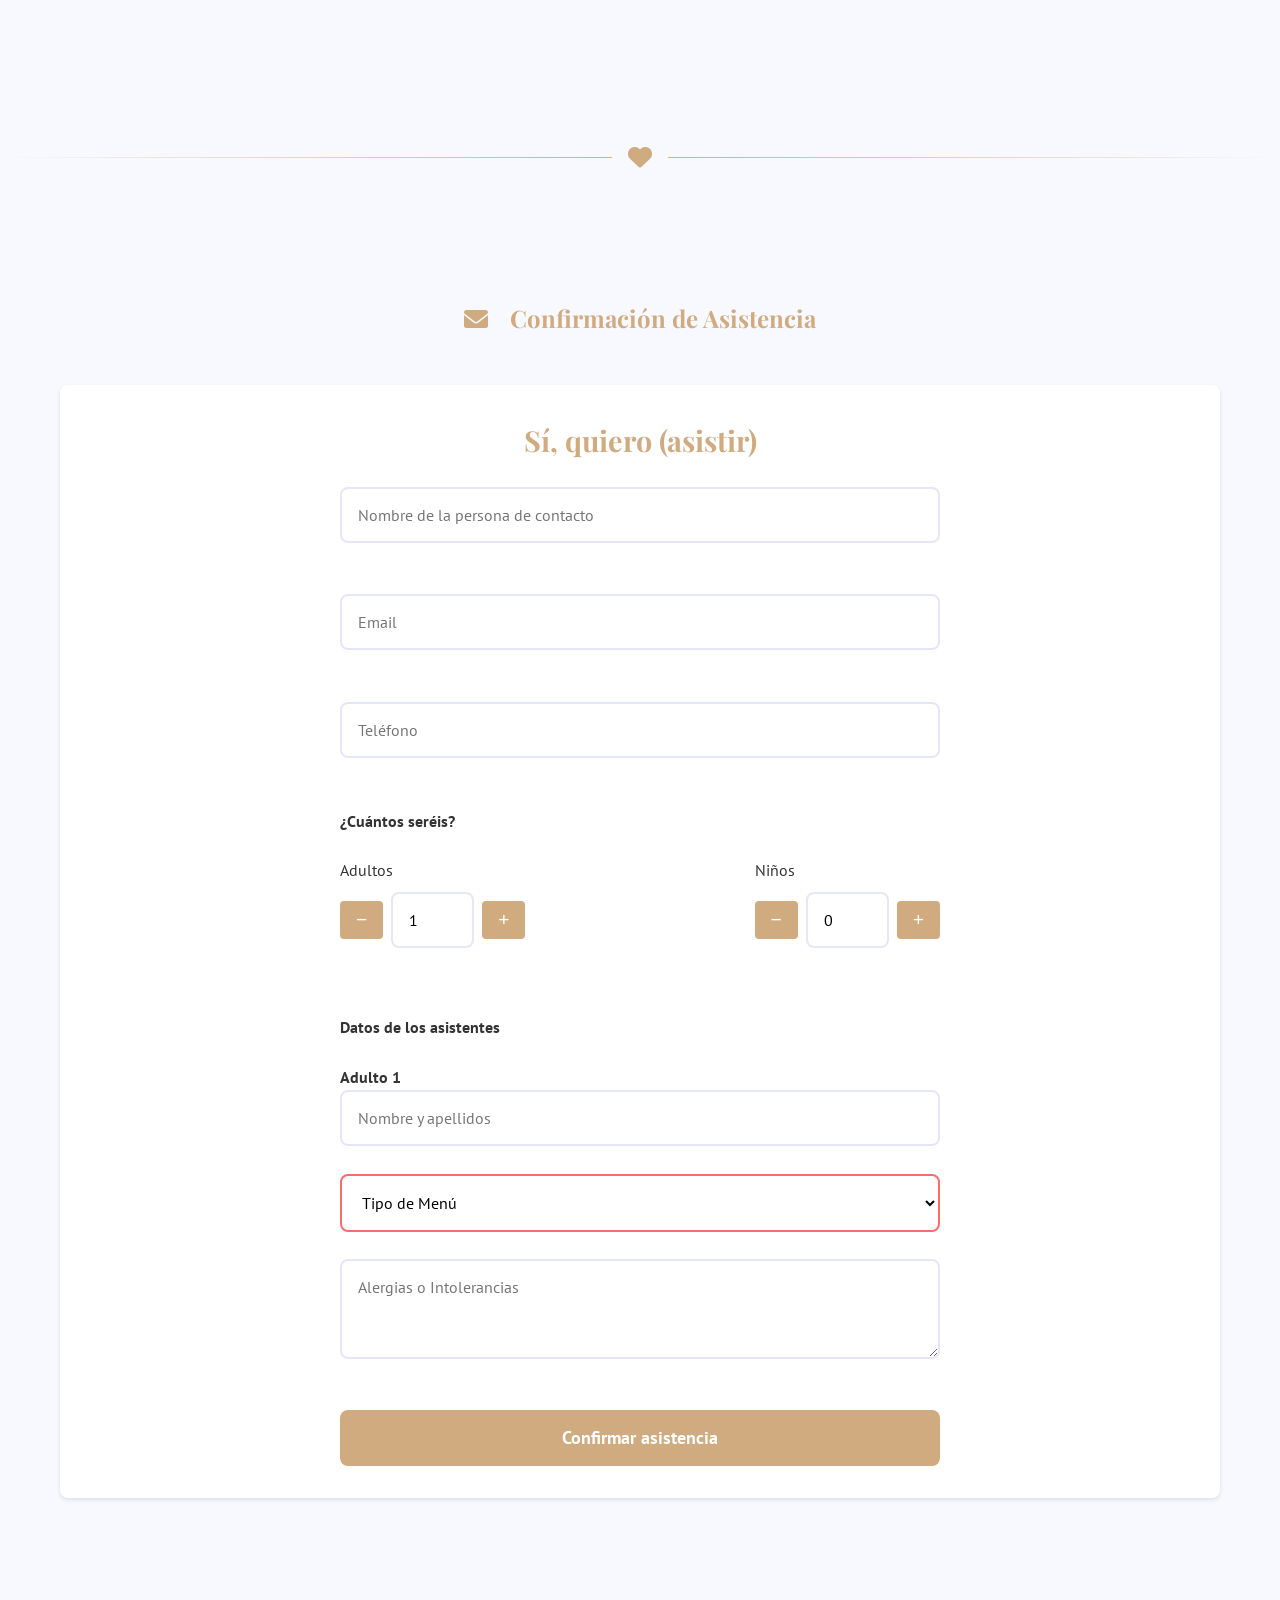
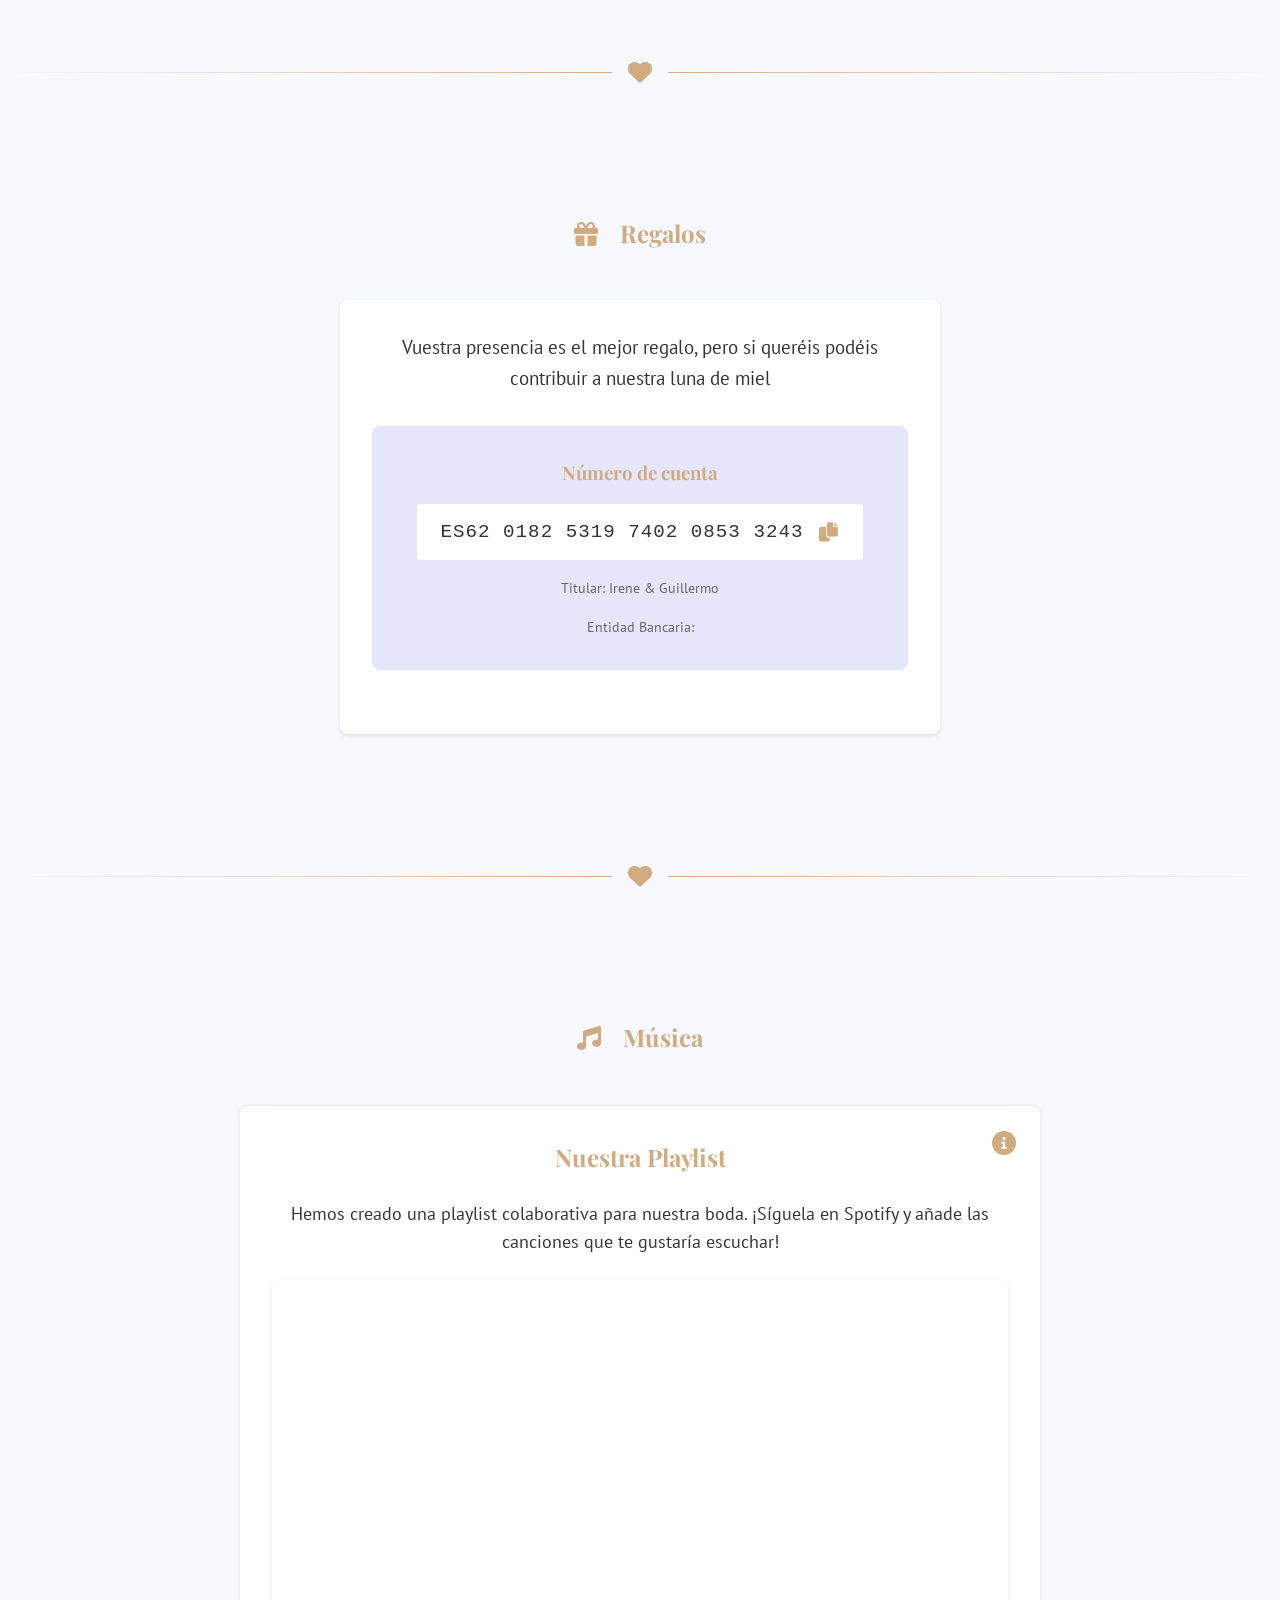
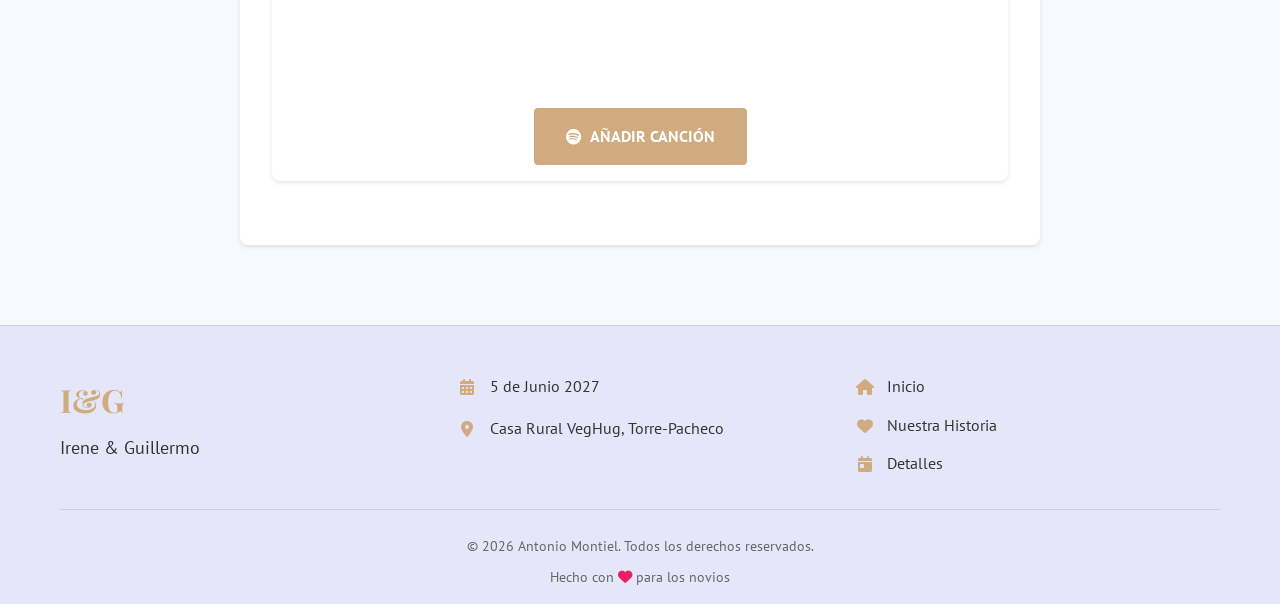
==== commit c4d2a7e5: "Corrección de fallo en id del formulario que evitaba hacer submit" ====
--- a/index.html
+++ b/index.html
@@ -396,7 +396,7 @@
         </button>
     </div>
 
-    <form id="form" class="form" novalidate>
+    <form id="bus-form" class="form" novalidate>
 
         <div id="bus-details" class="form-group" hidden>
 
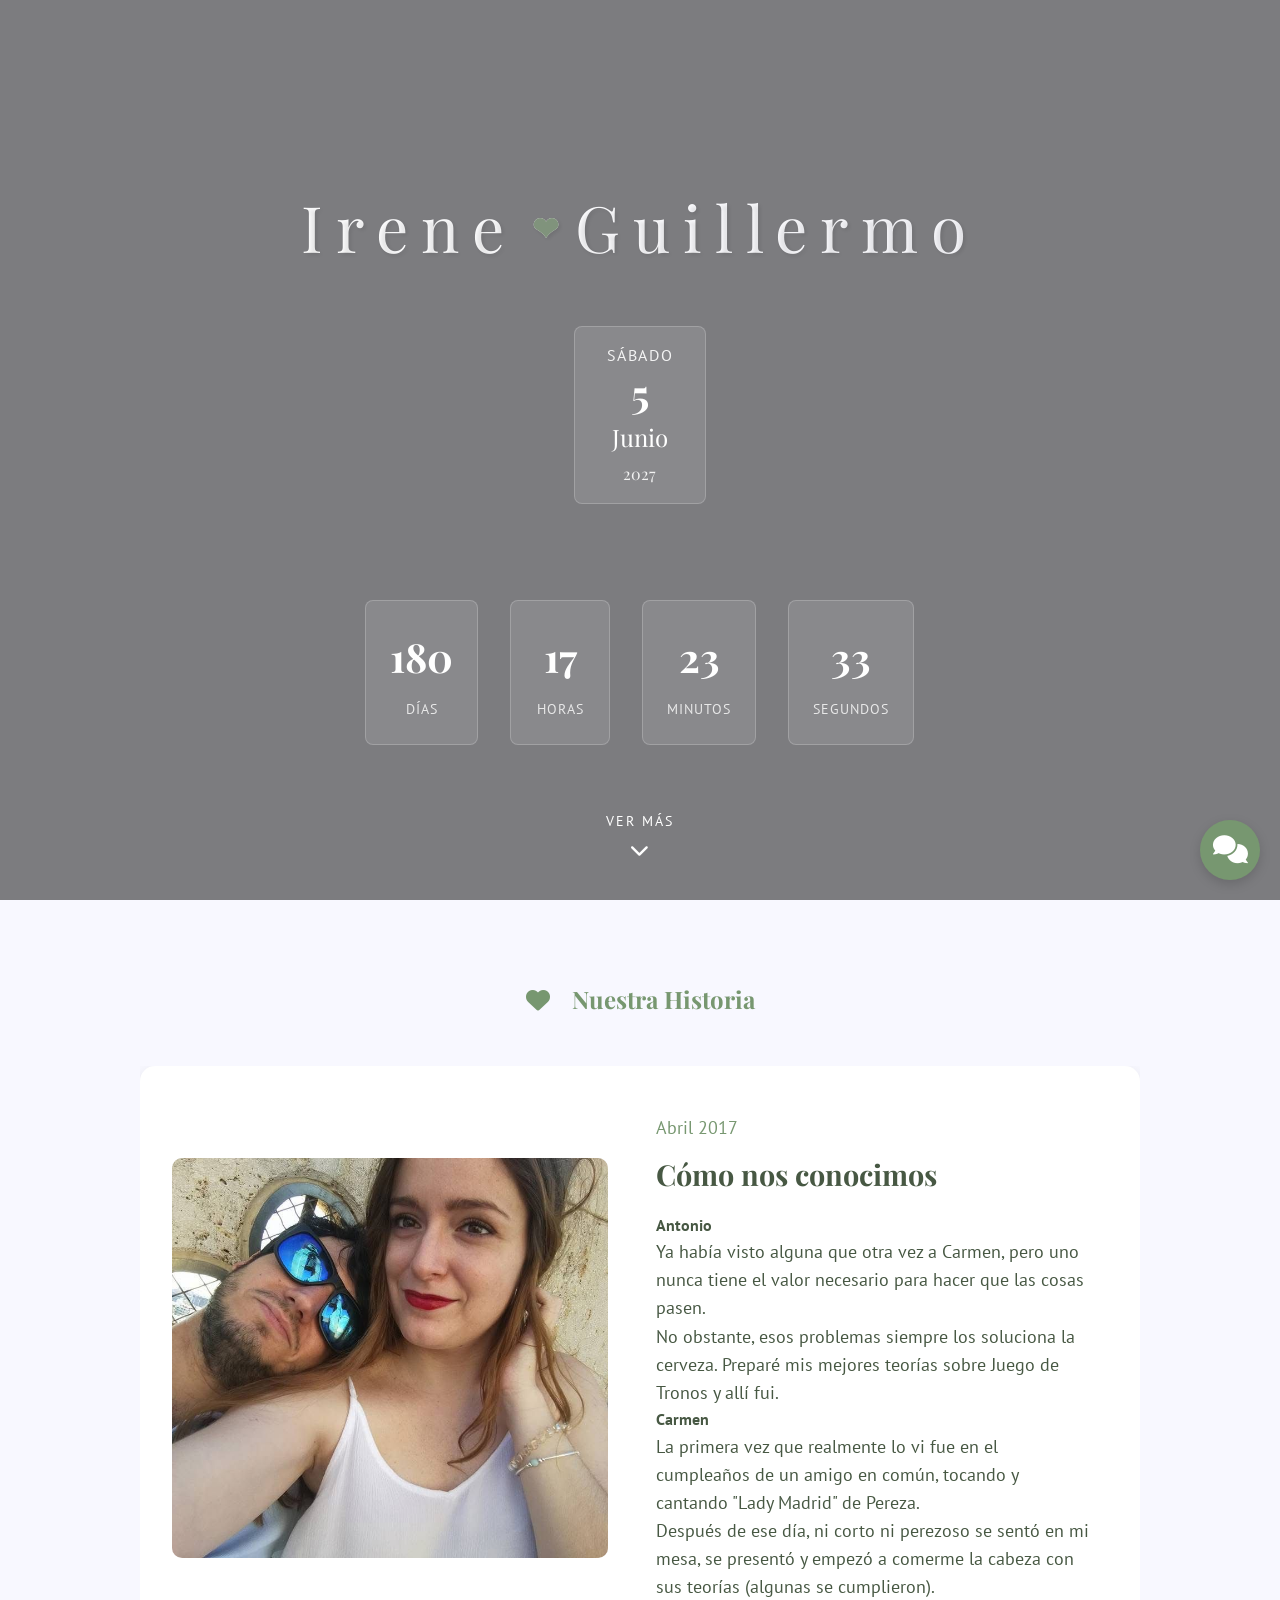
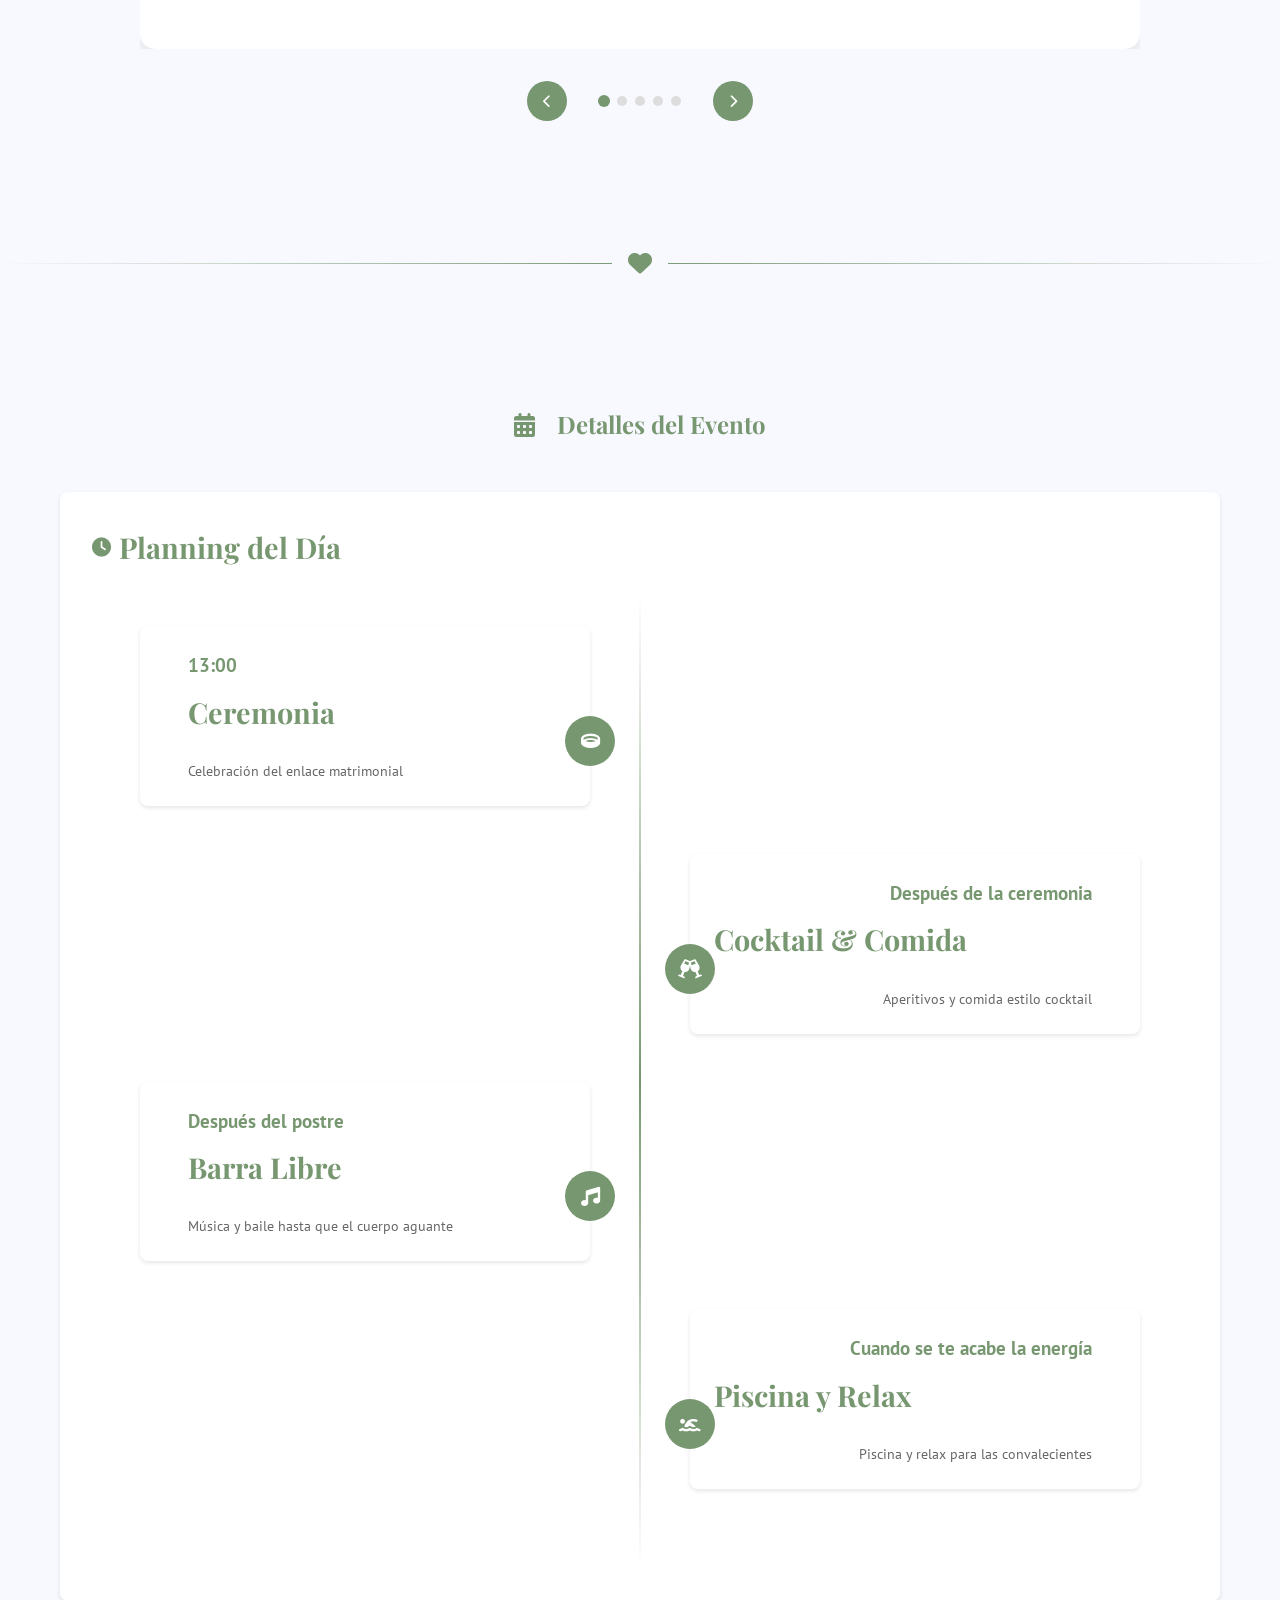
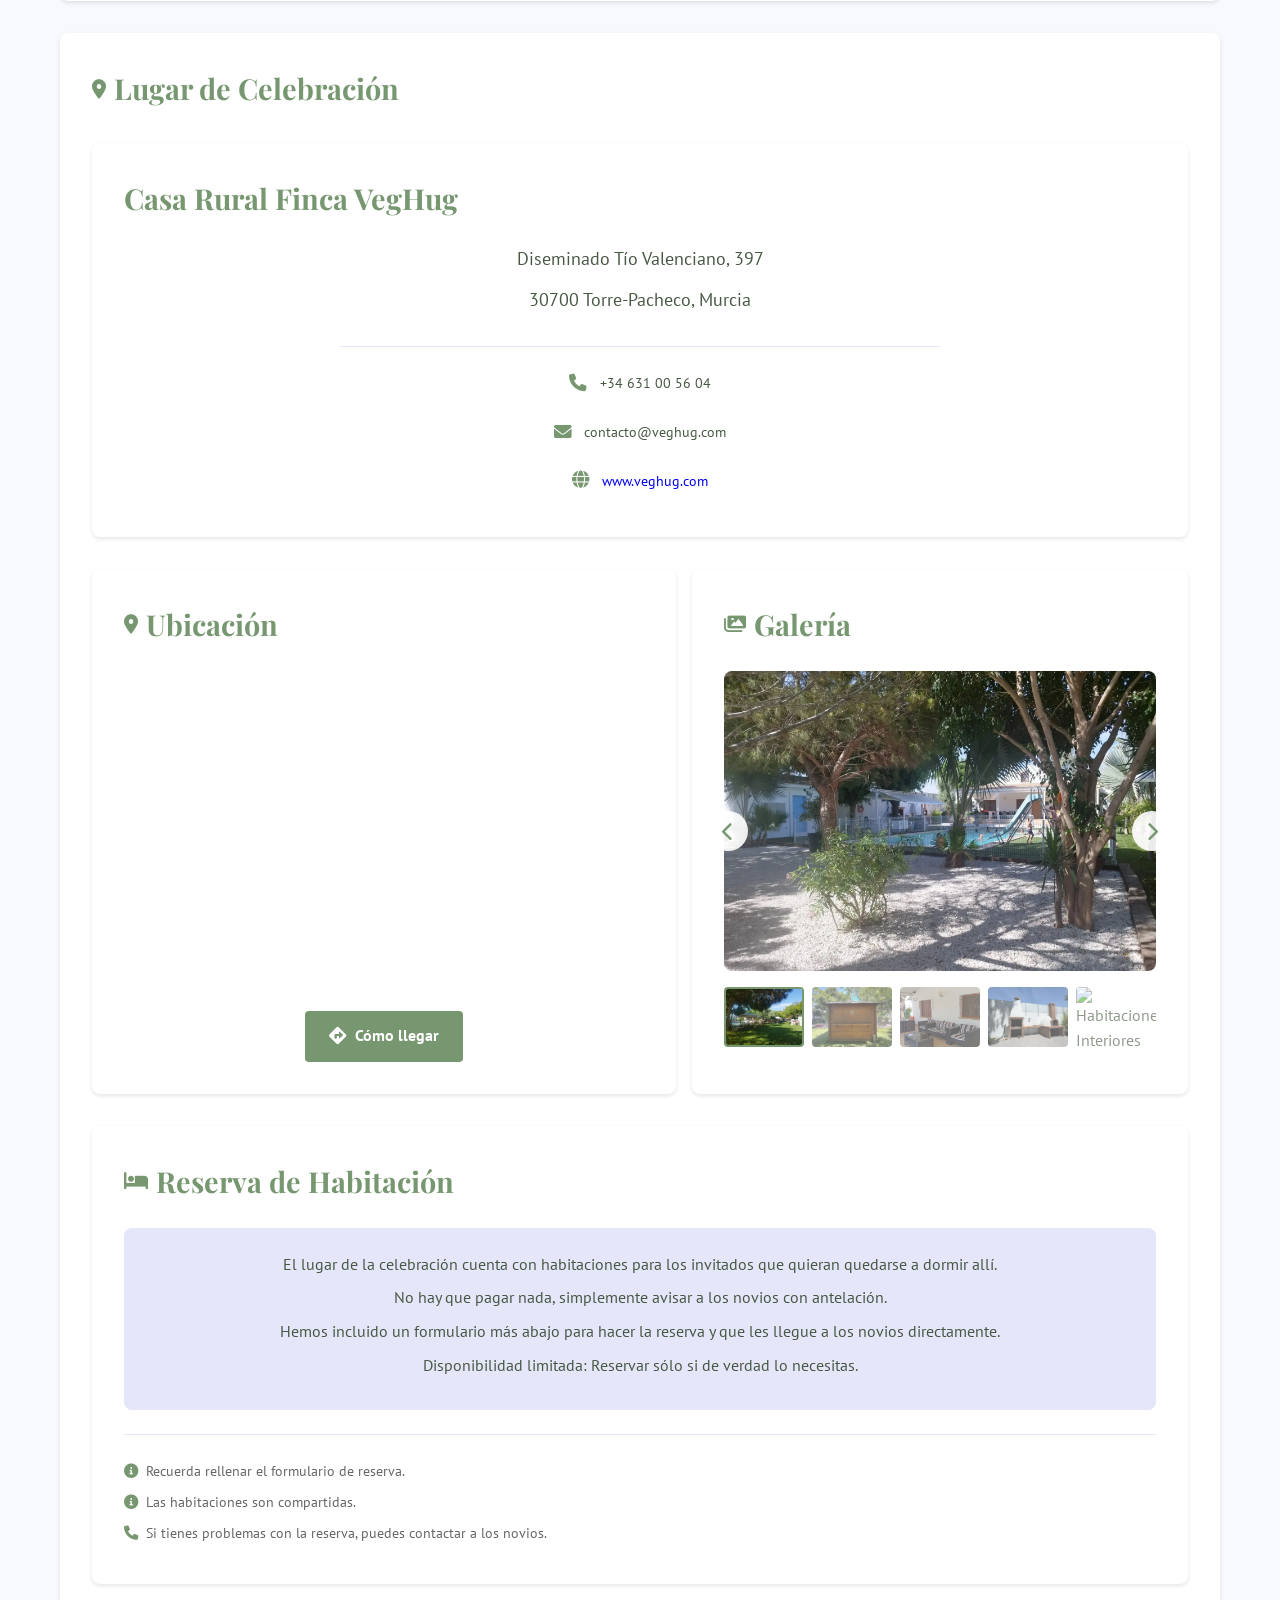
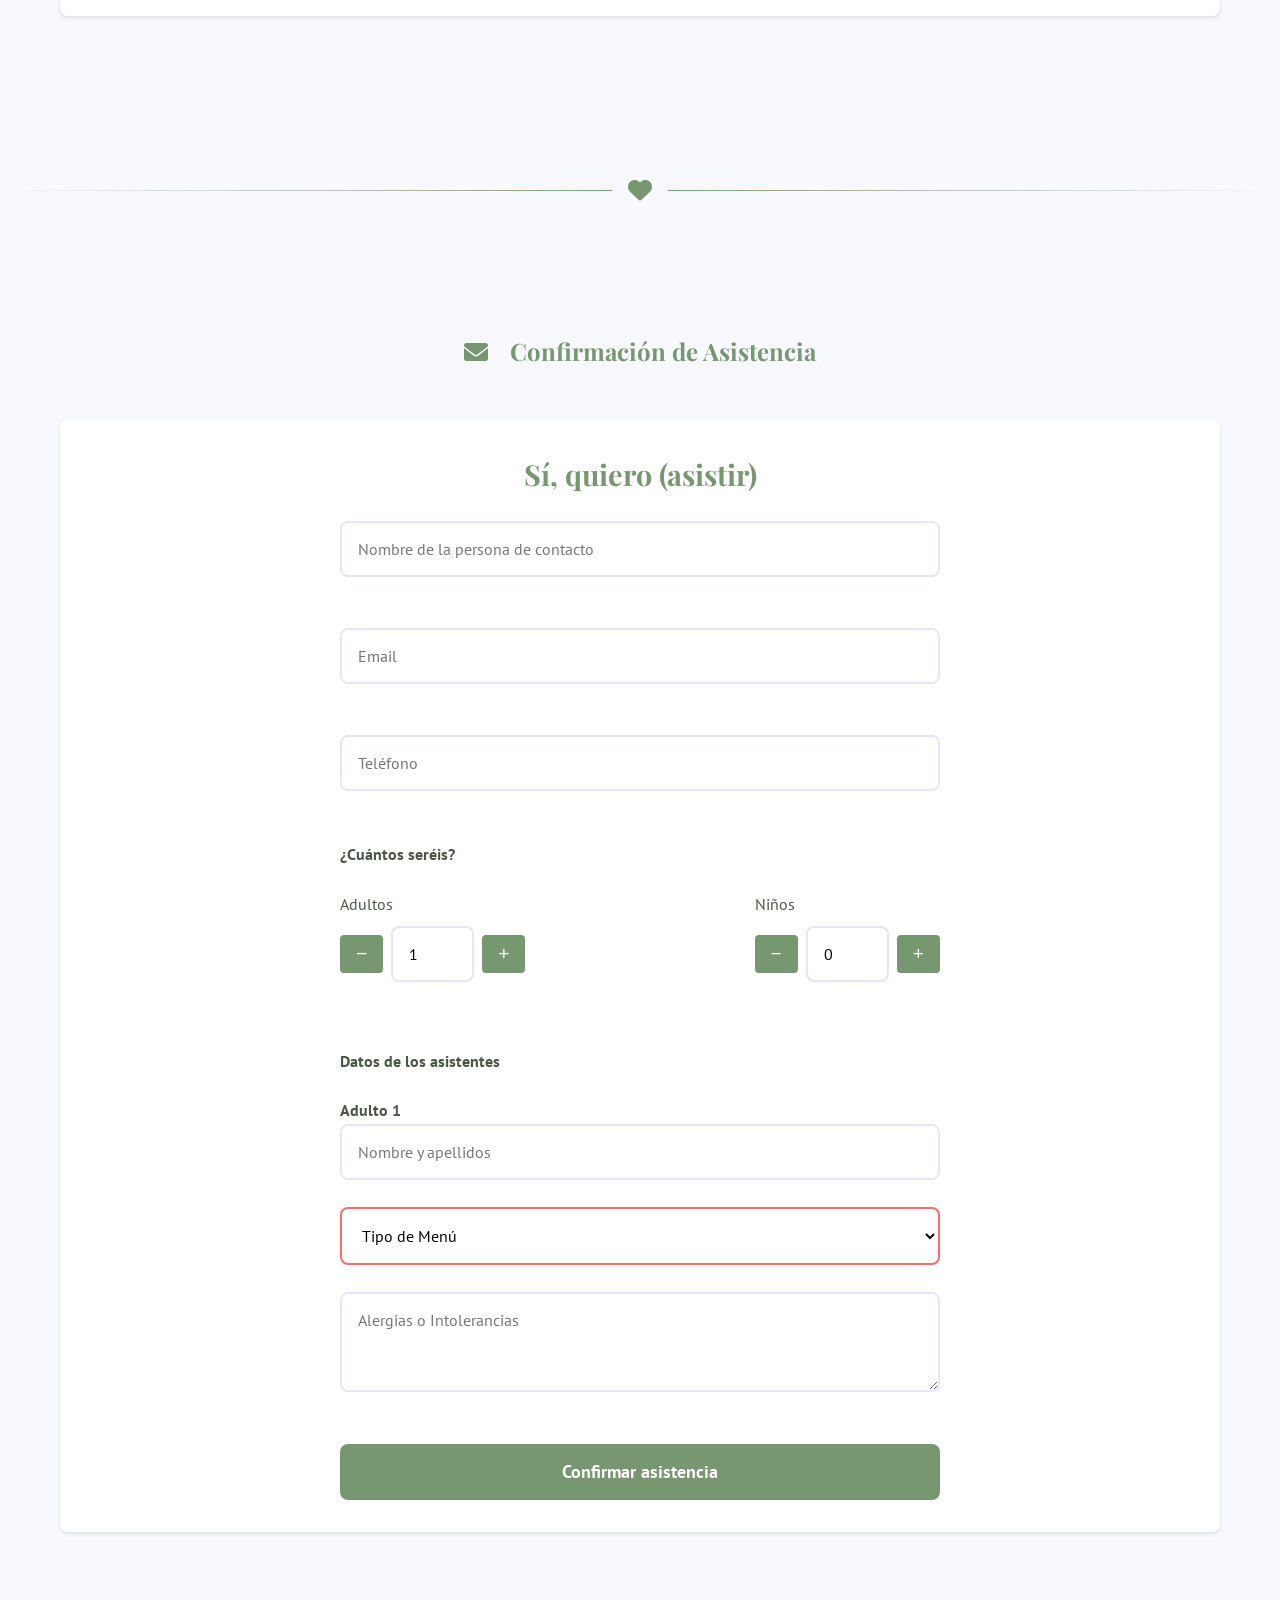
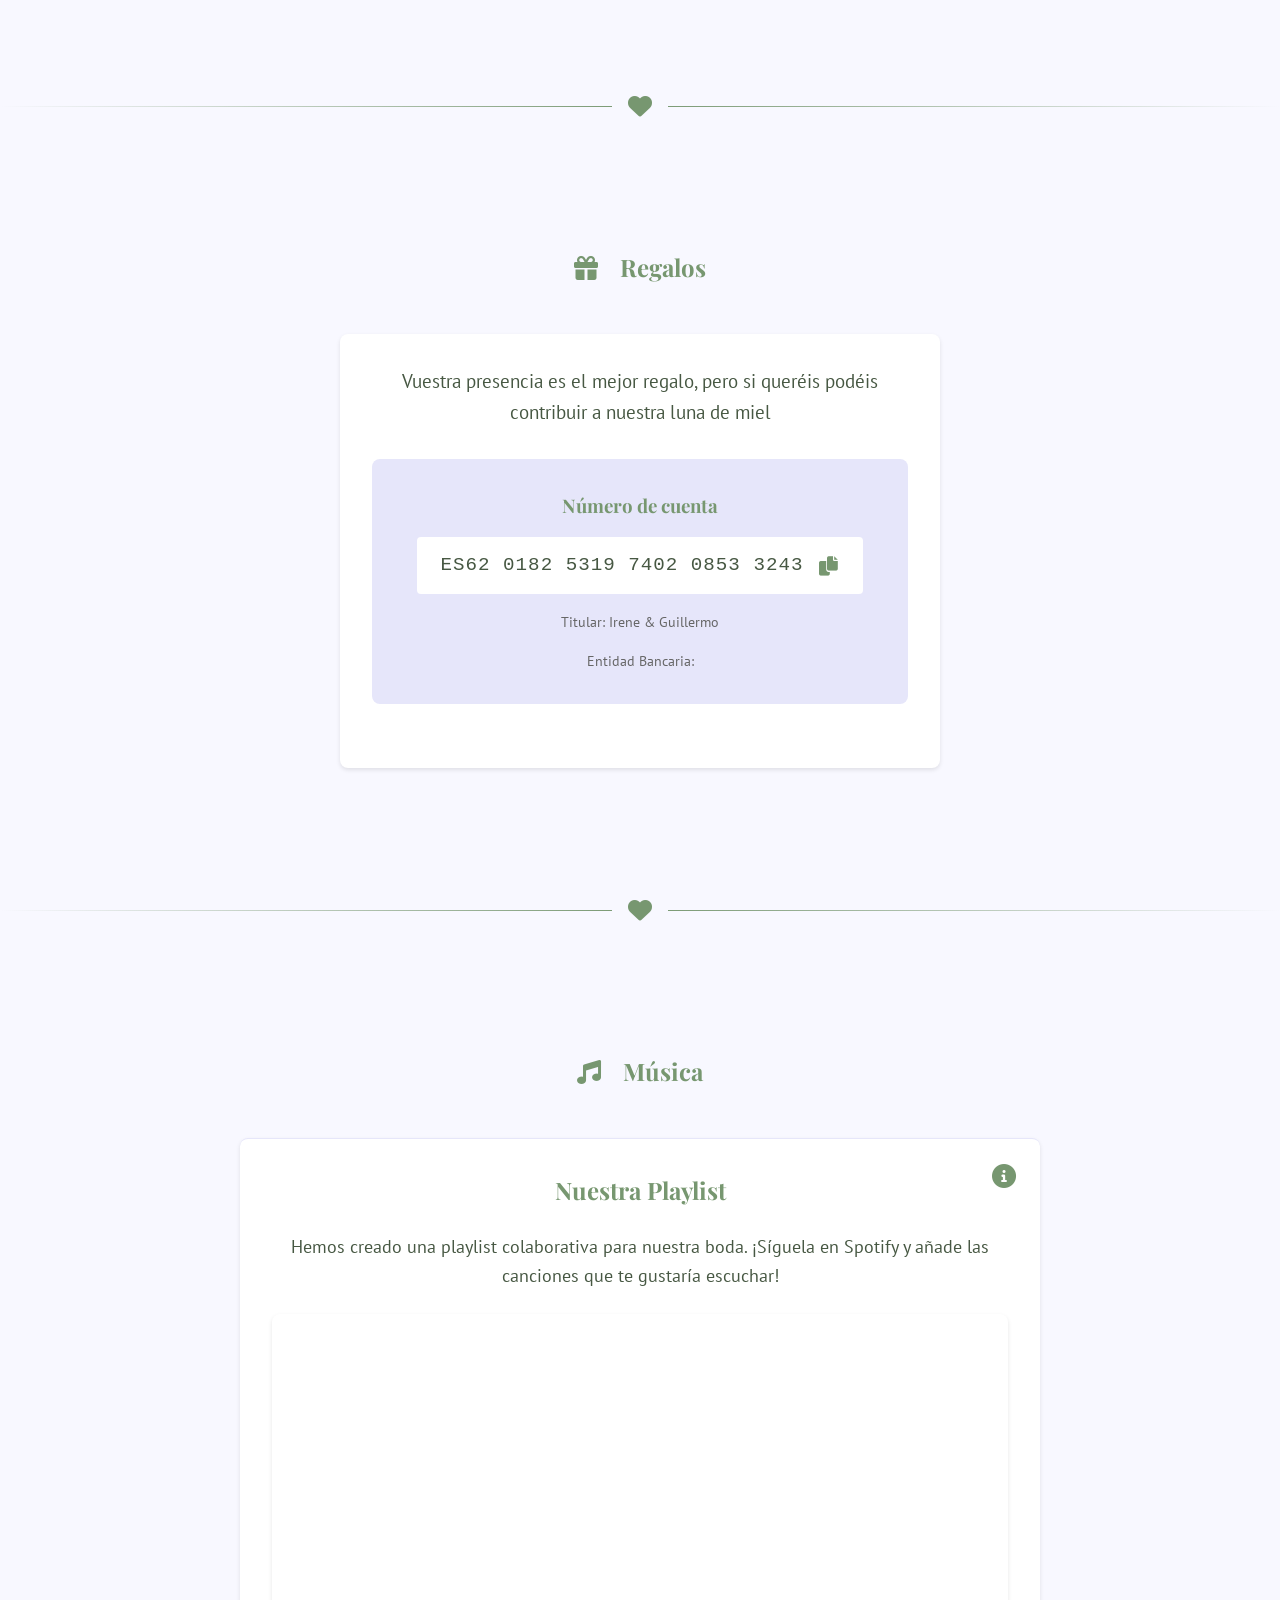
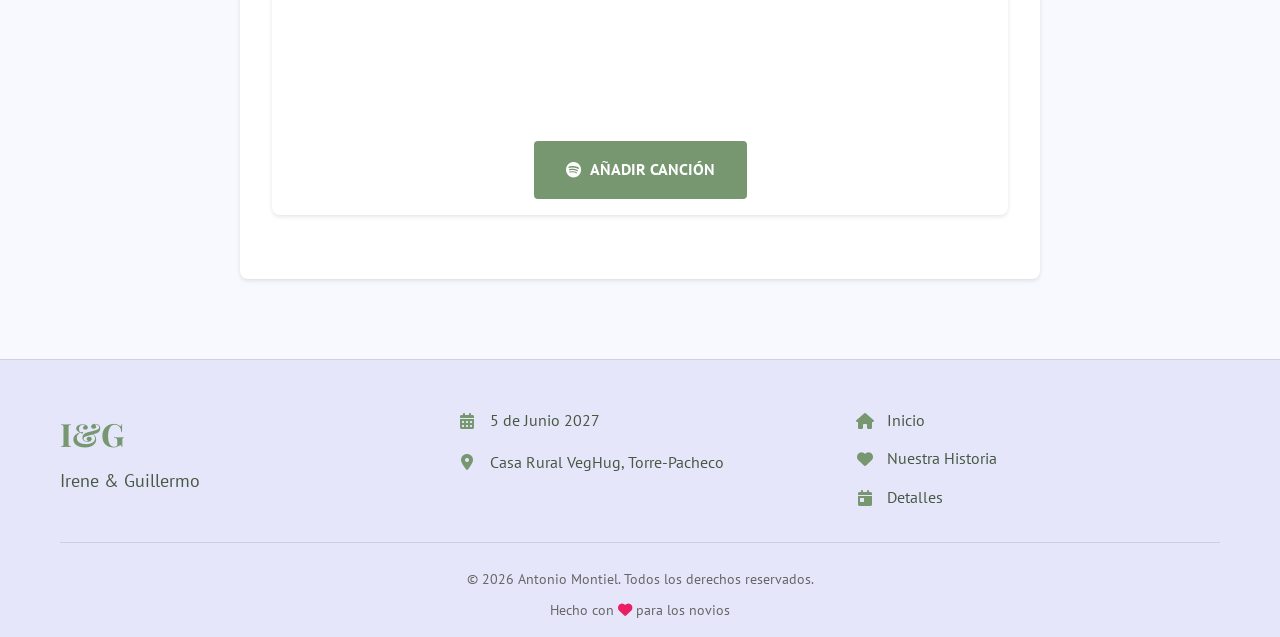
==== commit f7d731f2: "Cambio de preguntas/respuestas en chatbot, cambio de colores a petición de los novios" ====
--- a/index.html
+++ b/index.html
@@ -189,7 +189,7 @@
                             <div class="timeline-icon">
                                 <i class="fas fa-ring"></i>
                             </div>
-                            <span class="time">19:30</span>
+                            <span class="time">13:00</span>
                             <h3>Ceremonia</h3>
                             <p>Celebración del enlace matrimonial</p>
                         </div>
@@ -197,7 +197,7 @@
                             <div class="timeline-icon">
                                 <i class="fas fa-glass-cheers"></i>
                             </div>
-                            <span class="time">21:00</span>
+                            <span class="time">Después de la ceremonia</span>
                             <h3>Cocktail & Comida</h3>
                             <p>Aperitivos y comida estilo cocktail</p>
                         </div>
@@ -205,7 +205,7 @@
                             <div class="timeline-icon">
                                 <i class="fas fa-music"></i>
                             </div>
-                            <span class="time">00:00</span>
+                            <span class="time">Después del postre</span>
                             <h3>Barra Libre</h3>
                             <p>Música y baile hasta que el cuerpo aguante</p>
                         </div>
@@ -213,7 +213,7 @@
                             <div class="timeline-icon">
                                 <i class="fas fa-swimmer"></i>
                             </div>
-                            <span class="time">06:00</span>
+                            <span class="time">Cuando se te acabe la energía</span>
                             <h3>Piscina y Relax</h3>
                             <p>Piscina y relax para las convalecientes</p>
                         </div>
@@ -275,6 +275,7 @@
                                 <p>El lugar de la celebración cuenta con habitaciones para los invitados que quieran quedarse a dormir allí.</p>
                                 <p>No hay que pagar nada, simplemente avisar a los novios con antelación.</p>
                                 <p>Hemos incluido un formulario más abajo para hacer la reserva y que les llegue a los novios directamente.</p>
+                                <p>Disponibilidad limitada: Reservar sólo si de verdad lo necesitas.</p>
                             </div>
                             <div class="booking-notes">
                                 <p><i class="fas fa-info-circle"></i> Recuerda rellenar el formulario de reserva.</p>
--- a/styles.css
+++ b/styles.css
@@ -1,8 +1,8 @@
 :root {
     --primary-color: #e6e6fa;
     --background-color: #f8f8ff;
-    --accent-color: #d1ab80;
-    --text-color: #333;
+    --accent-color: #779770;
+    --text-color: #475843;
 }
 
 * {
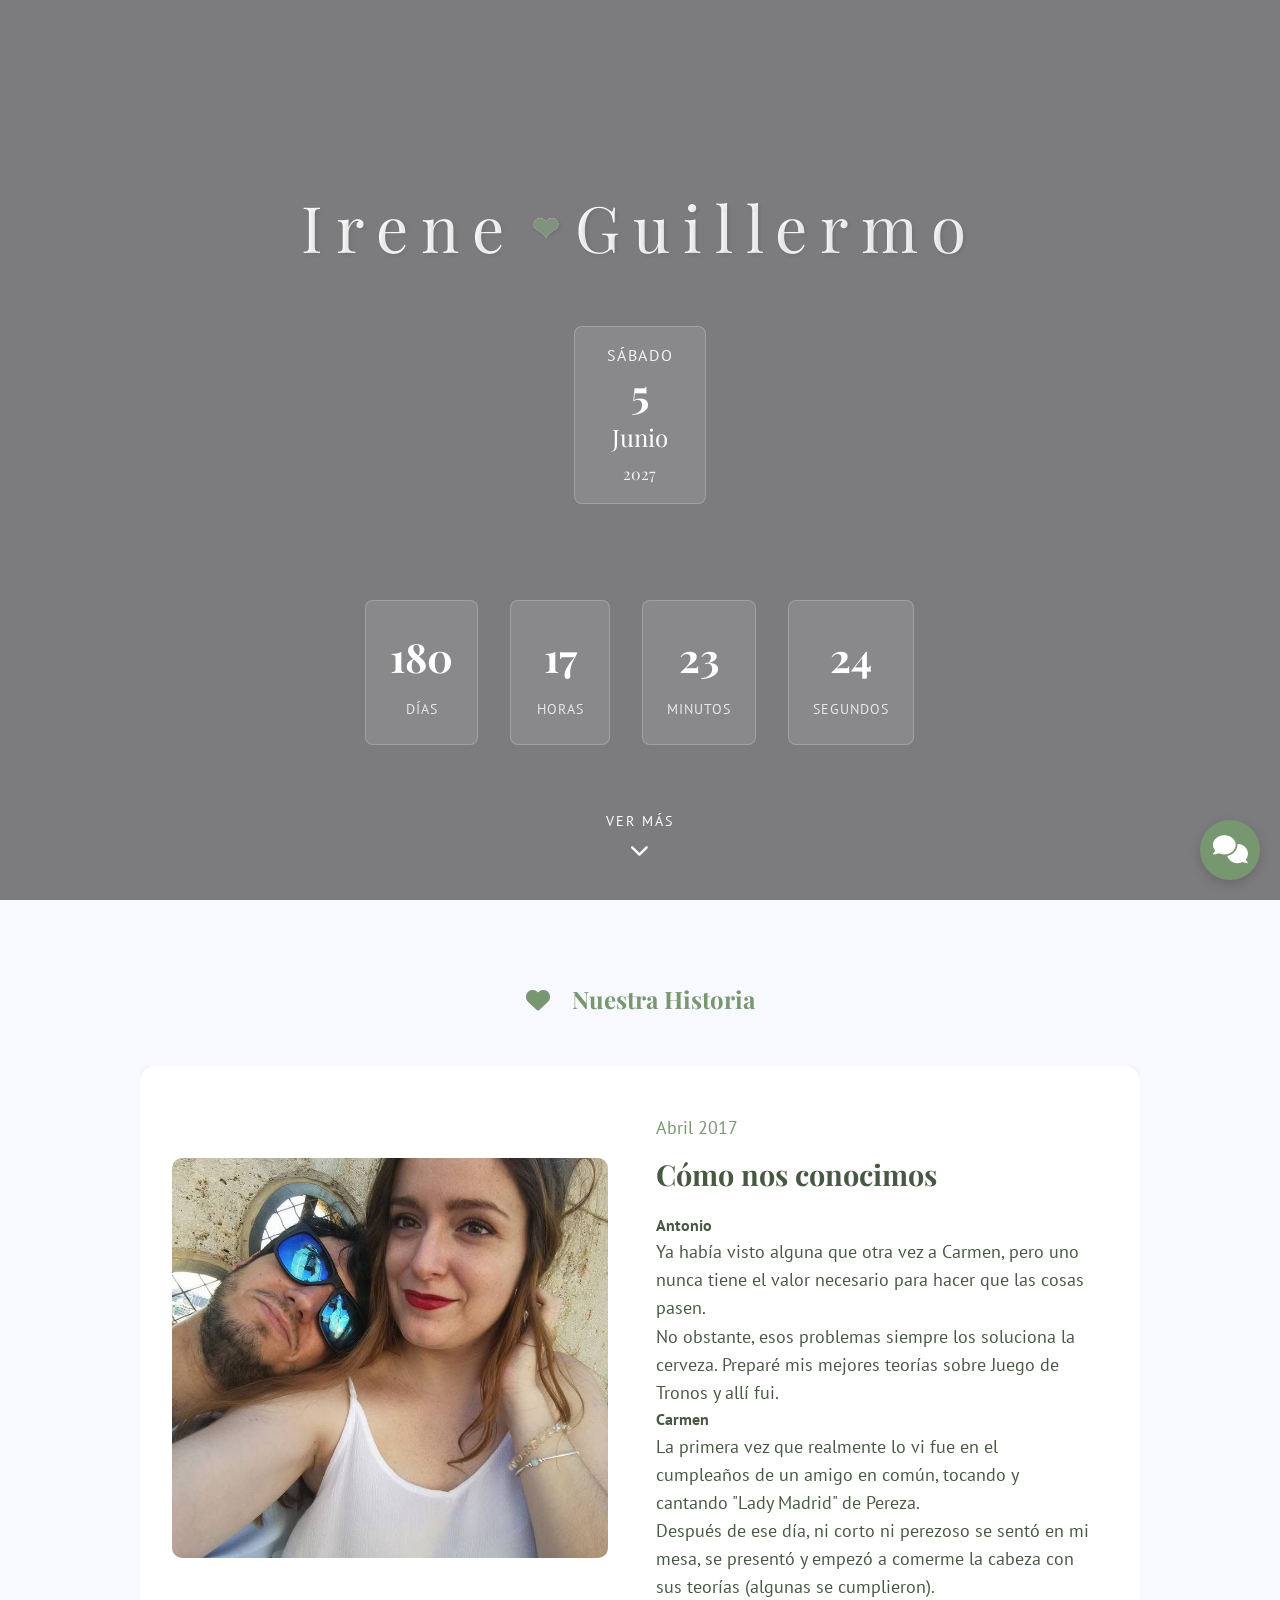
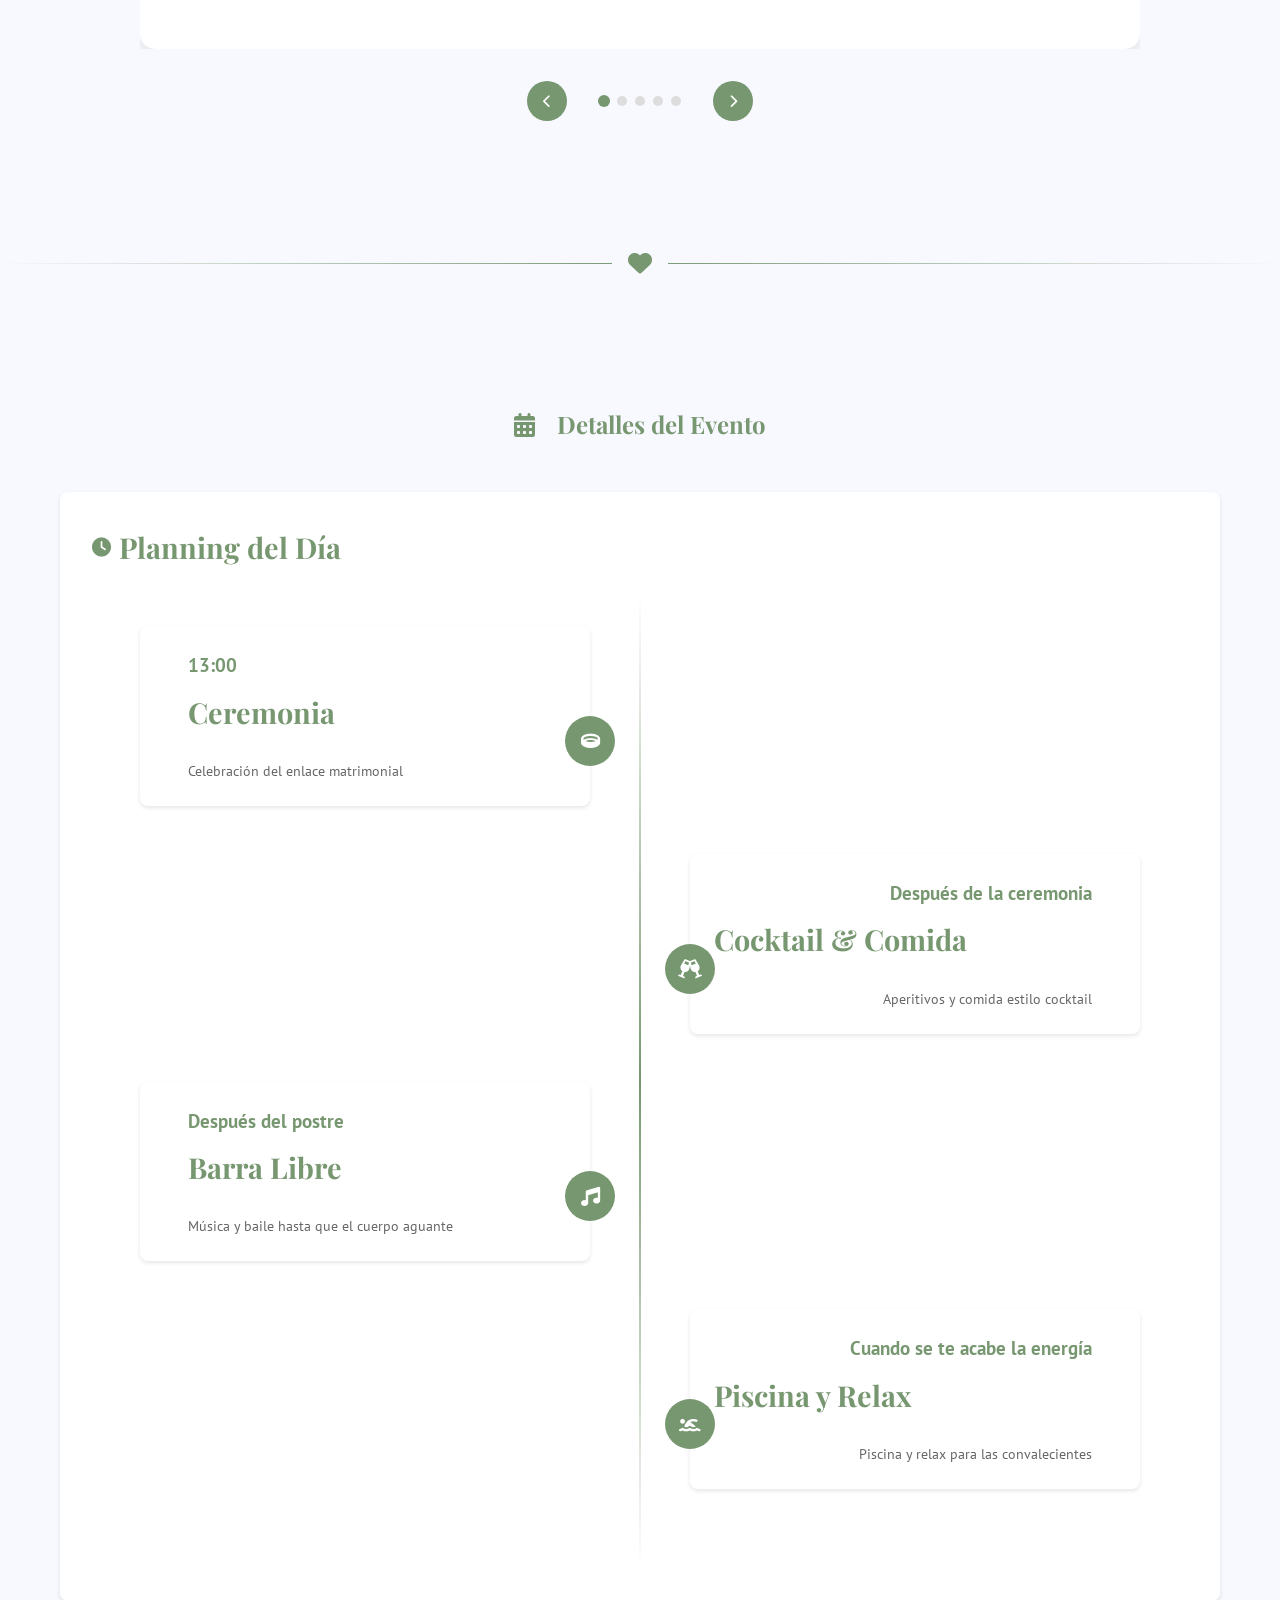
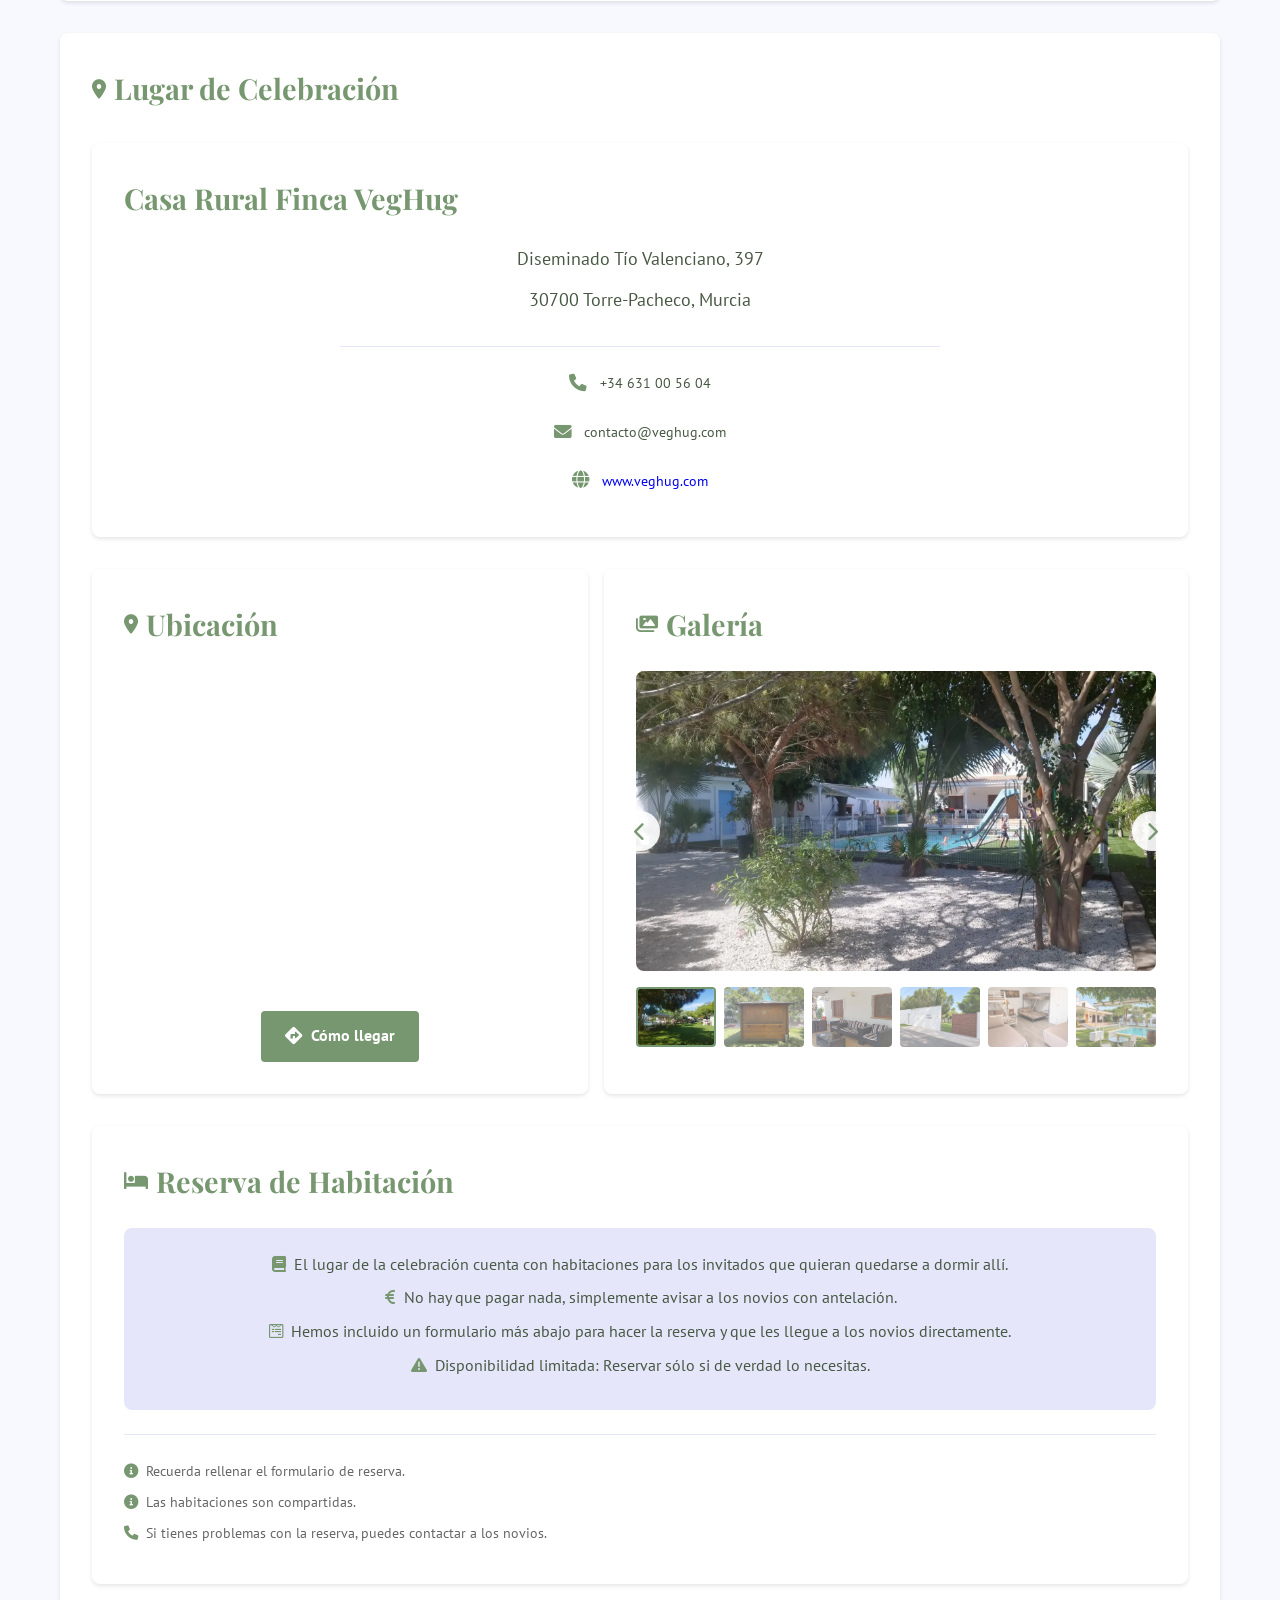
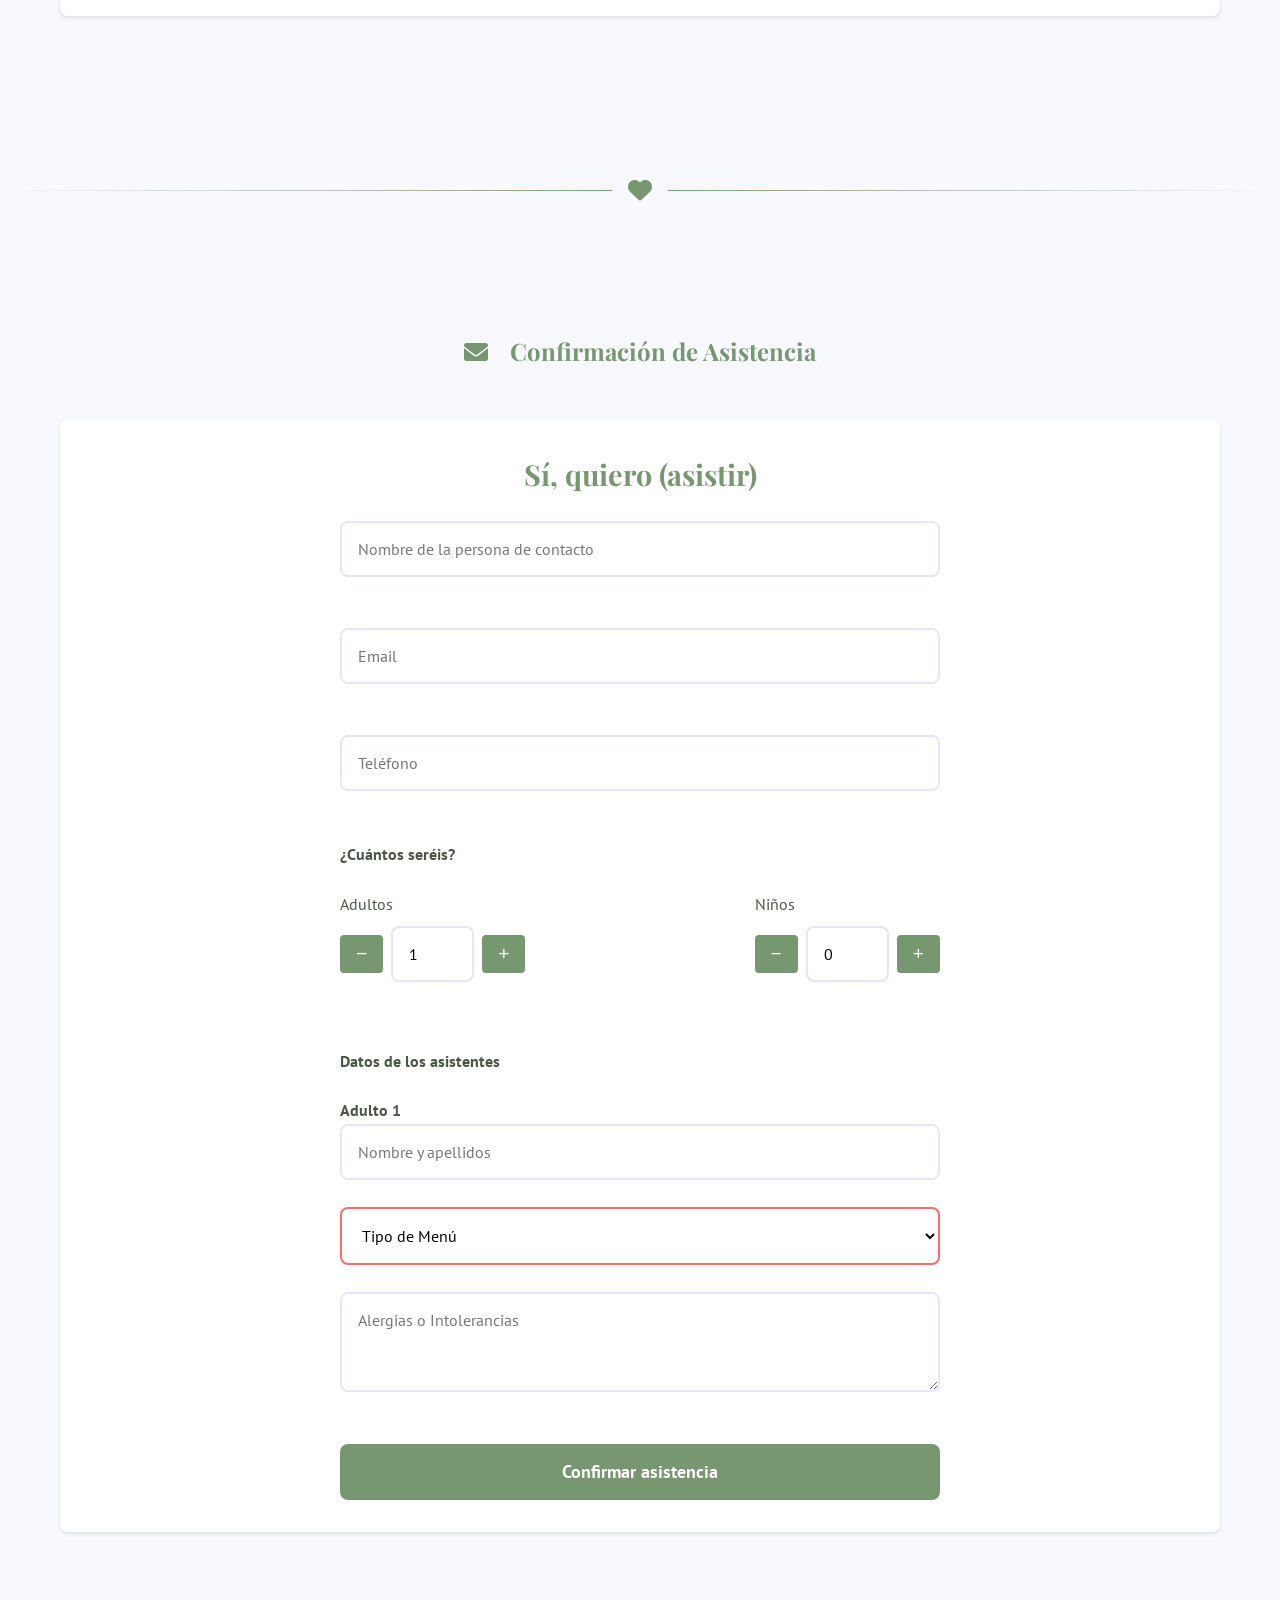
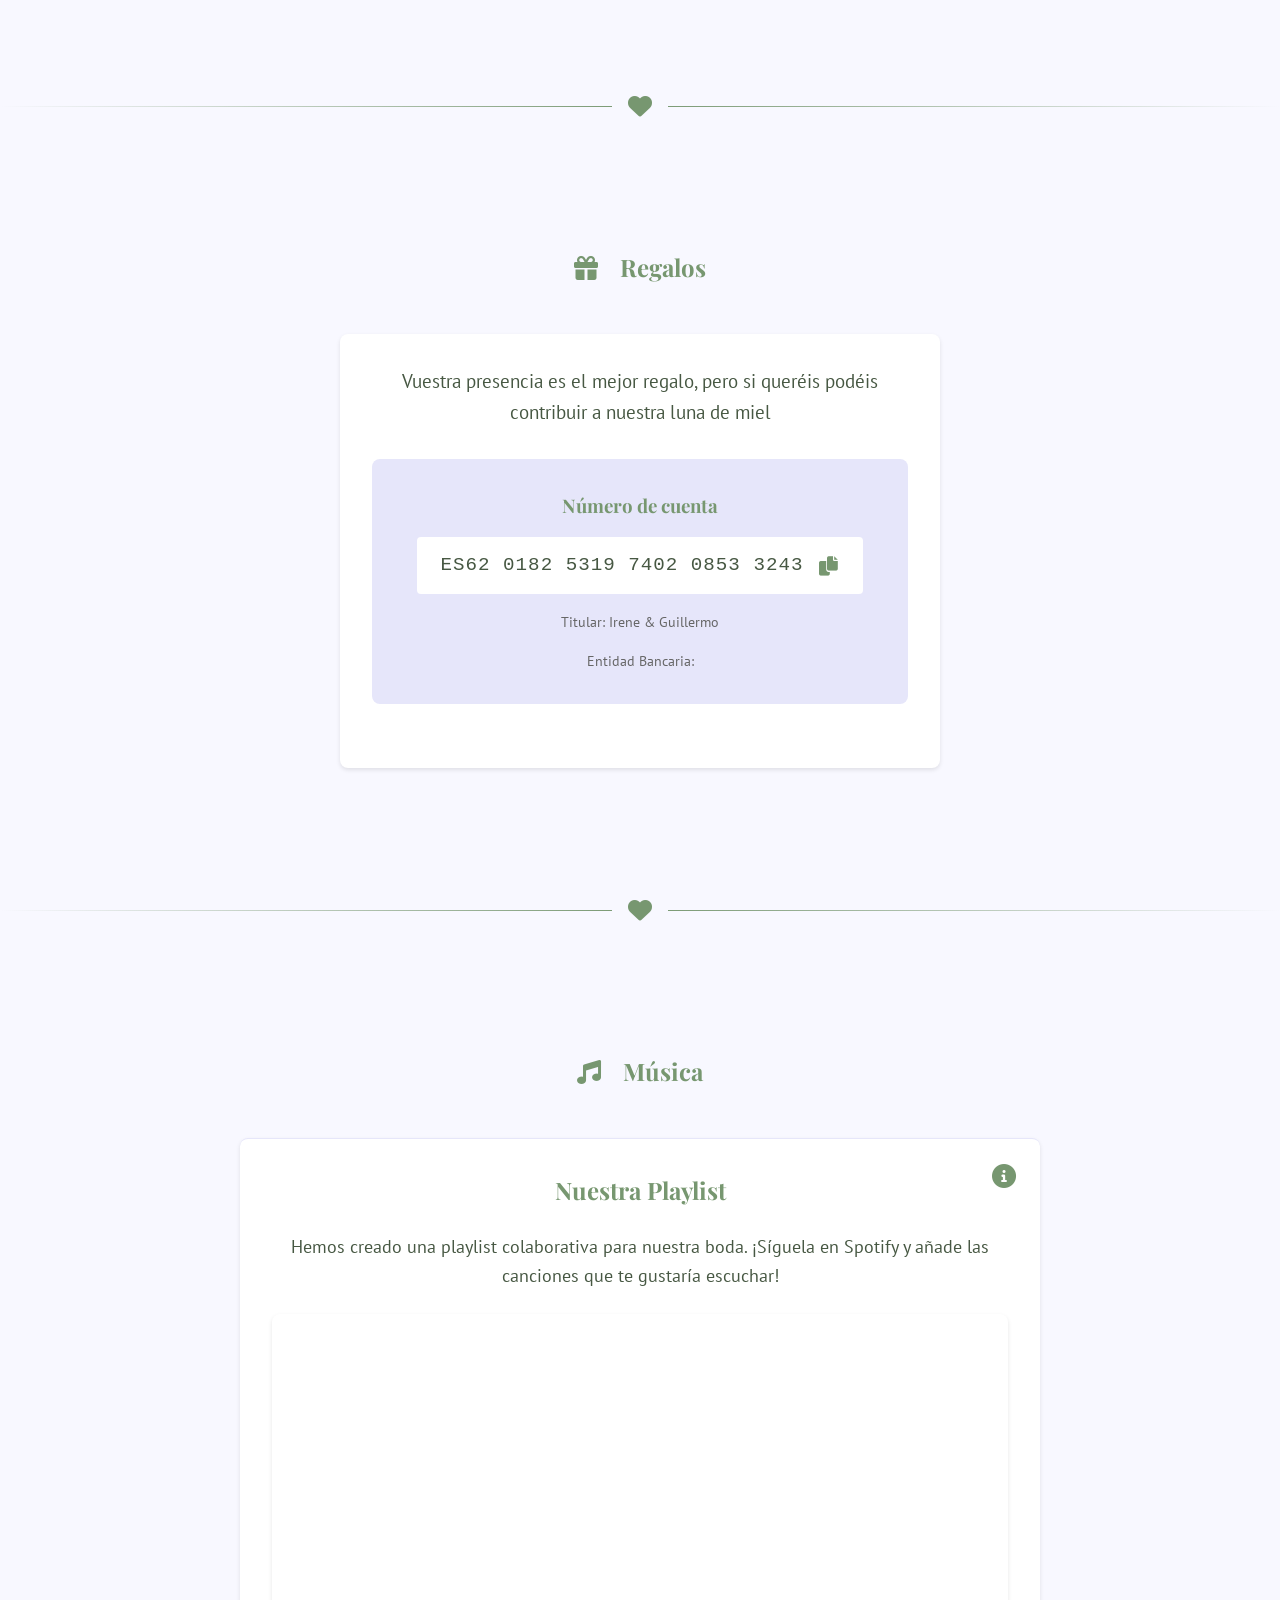
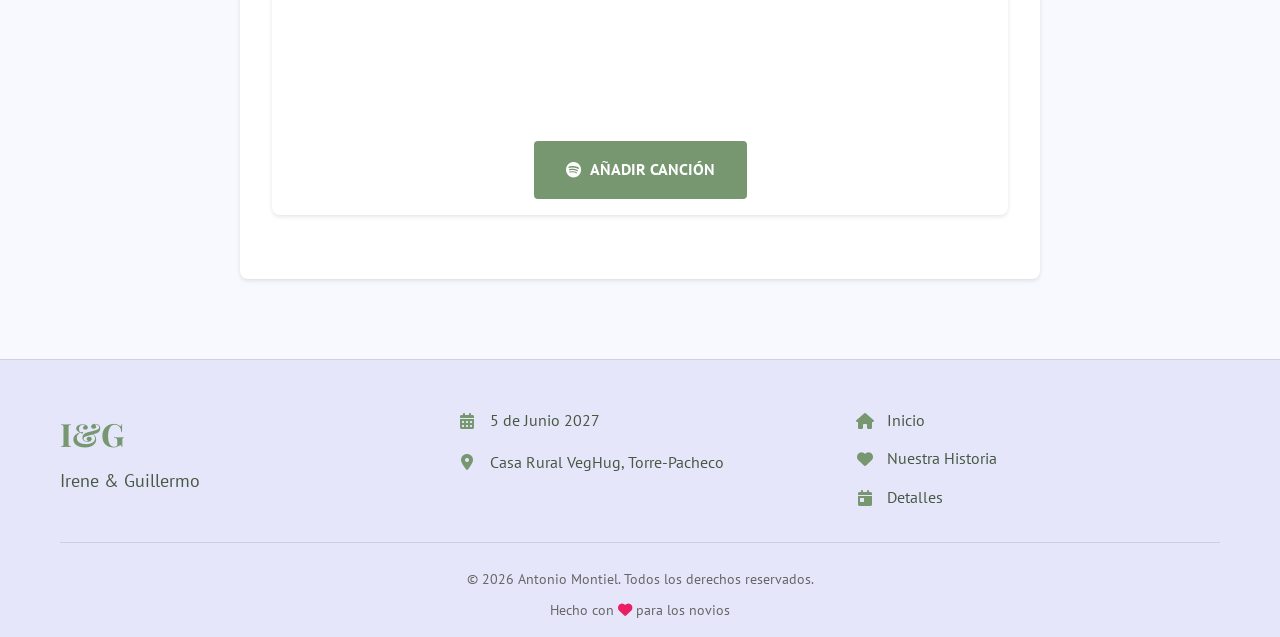
==== commit 572eb53a: "Subida de fotos del lugar" ====
--- a/index.html
+++ b/index.html
@@ -261,8 +261,9 @@
                                     <img src="./assets/jardin-exterior-2.webp" alt="Jardín Exterior" class="active">
                                     <img src="./assets/jardin-exterior-3.webp" alt="Jardín Exterior">
                                     <img src="./assets/celebracion.webp" alt="Porche">
-                                    <img src="./assets/chimenea.webp" alt="Barbacoa">
-                                    <img src="./assets/Original-Habitacion-Doble-Farga.jpg" alt="Habitaciones Interiores">
+                                    <img src="./assets/entrada.webp" alt="Barbacoa">
+                                    <img src="./assets/habitacion-interior.webp" alt="Habitaciones Interiores">
+                                    <img src="./assets/jardin-piscina.webp" alt="Jardín con Piscina">
                                 </div>
                                 <button class="gallery-prev"><i class="fas fa-chevron-left"></i></button>
                                 <button class="gallery-next"><i class="fas fa-chevron-right"></i></button>
@@ -272,10 +273,10 @@
                         <div class="hotel-booking">
                             <h3><i class="fas fa-bed"></i> Reserva de Habitación</h3>
                             <div class="booking-info">
-                                <p>El lugar de la celebración cuenta con habitaciones para los invitados que quieran quedarse a dormir allí.</p>
-                                <p>No hay que pagar nada, simplemente avisar a los novios con antelación.</p>
-                                <p>Hemos incluido un formulario más abajo para hacer la reserva y que les llegue a los novios directamente.</p>
-                                <p>Disponibilidad limitada: Reservar sólo si de verdad lo necesitas.</p>
+                                <p><i class="fa-solid fa-book"></i>El lugar de la celebración cuenta con habitaciones para los invitados que quieran quedarse a dormir allí.</p>
+                                <p><i class="fa-solid fa-euro-sign"></i>No hay que pagar nada, simplemente avisar a los novios con antelación.</p>
+                                <p><i class="fa-brands fa-wpforms"></i>Hemos incluido un formulario más abajo para hacer la reserva y que les llegue a los novios directamente.</p>
+                                <p><i class="fa-solid fa-triangle-exclamation"></i>Disponibilidad limitada: Reservar sólo si de verdad lo necesitas.</p>
                             </div>
                             <div class="booking-notes">
                                 <p><i class="fas fa-info-circle"></i> Recuerda rellenar el formulario de reserva.</p>
--- a/styles.css
+++ b/styles.css
@@ -931,6 +931,11 @@
     justify-content: center;
 }
 
+.booking-info i {
+    color: var(--accent-color);
+    margin-right: 0.5rem;
+}
+
 .booking-button:hover {
     background-color: var(--primary-color);
 }
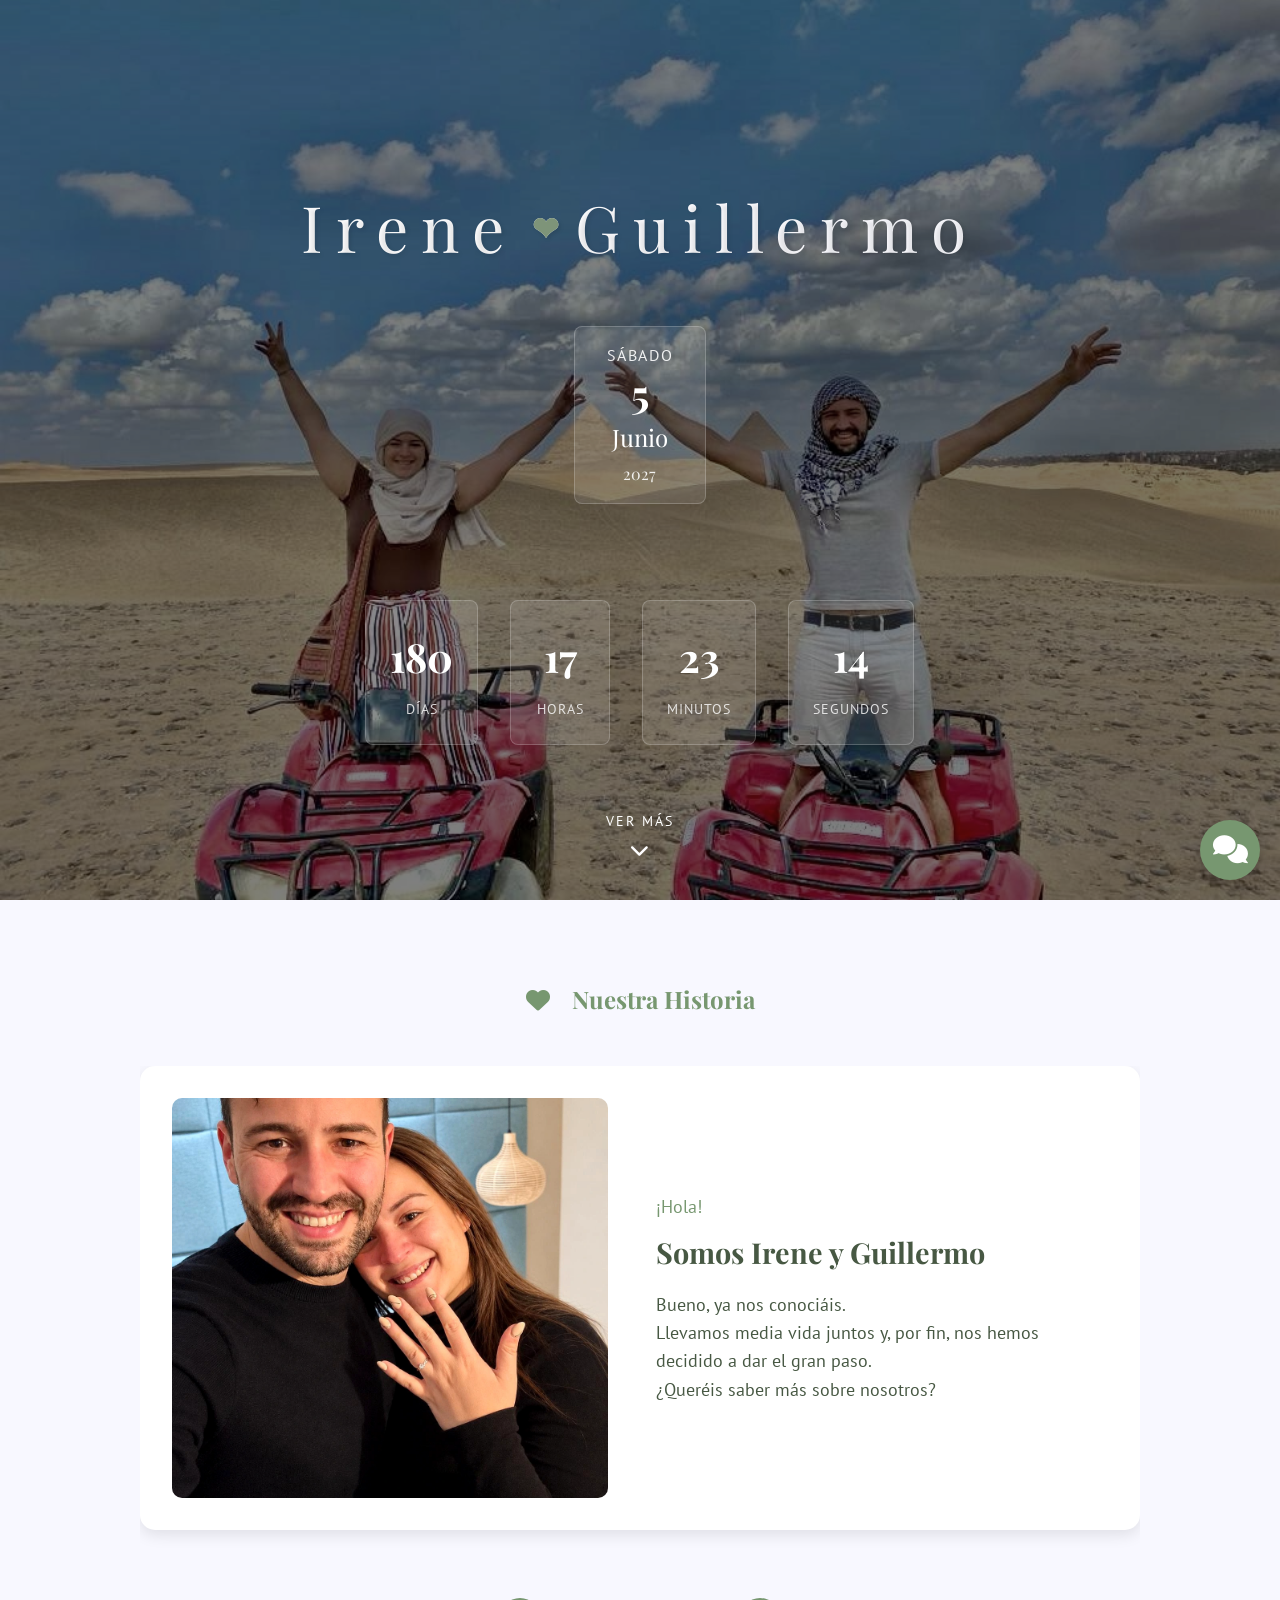
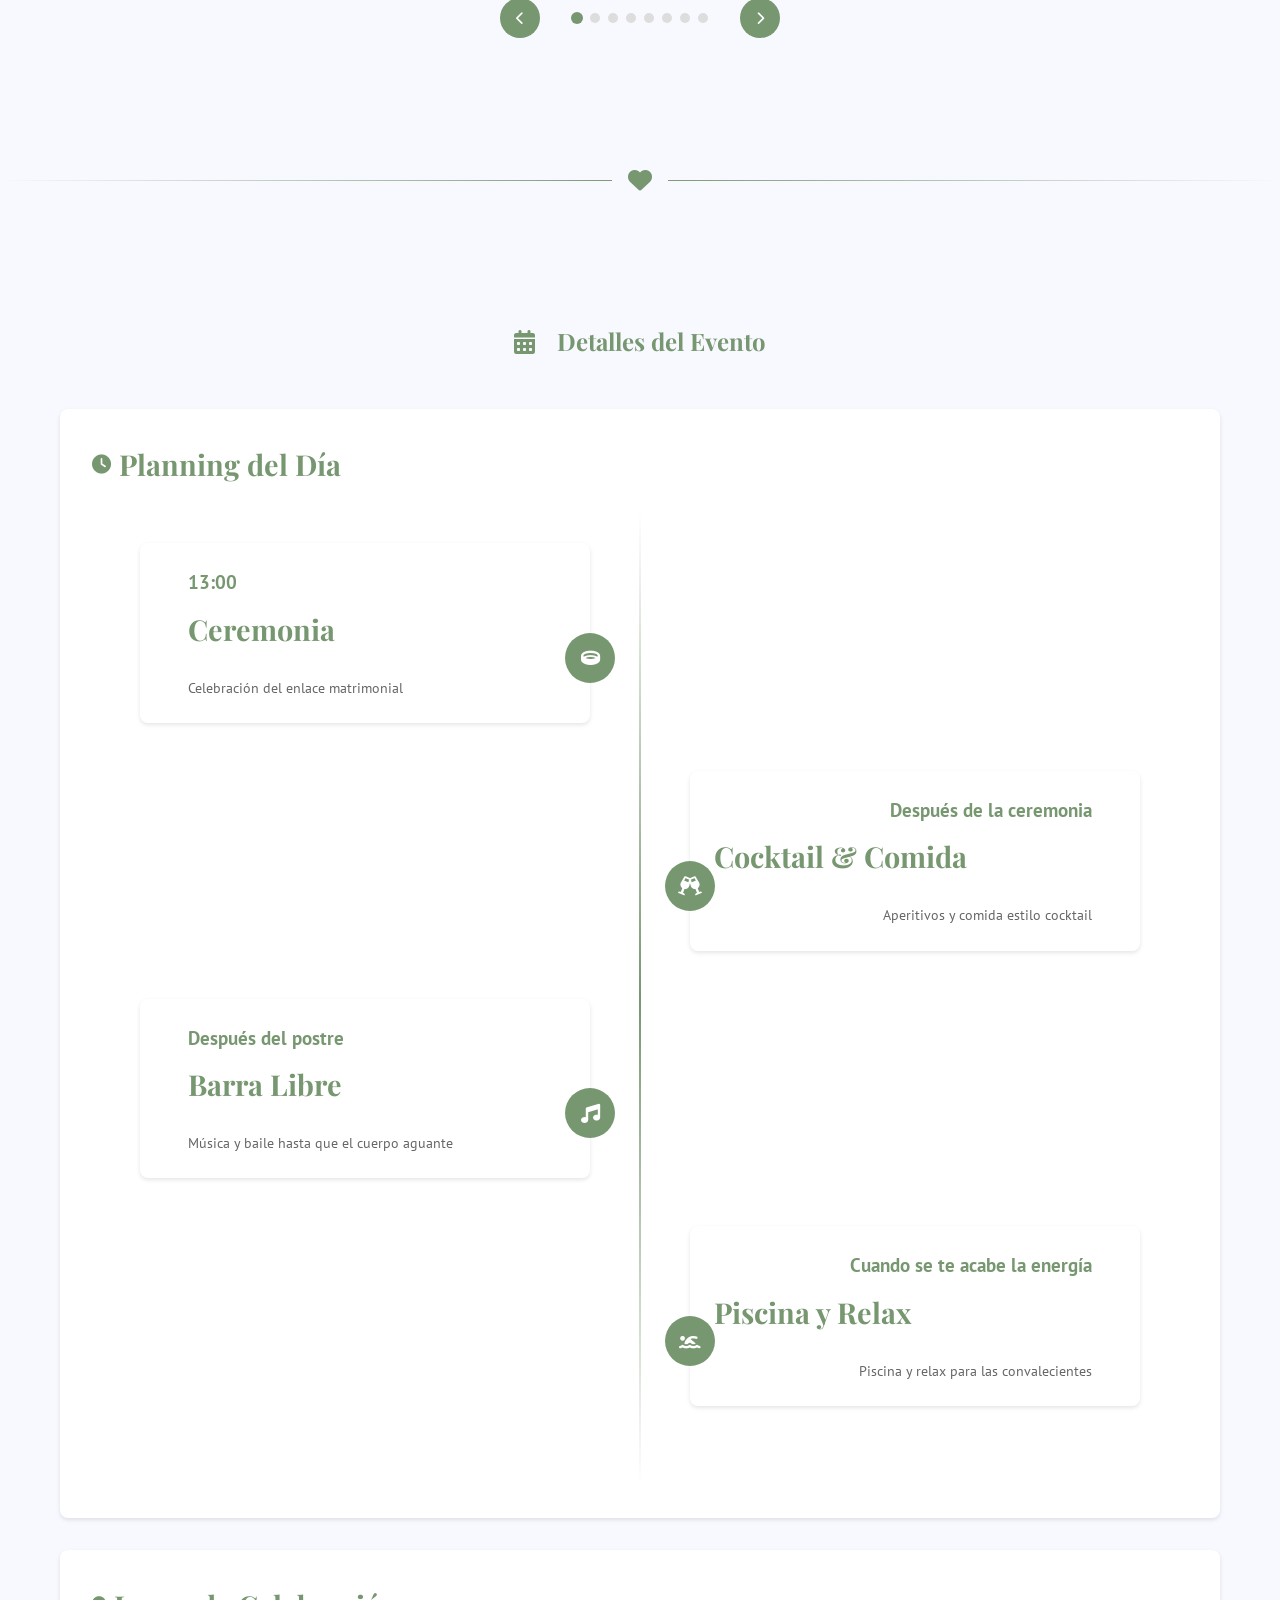
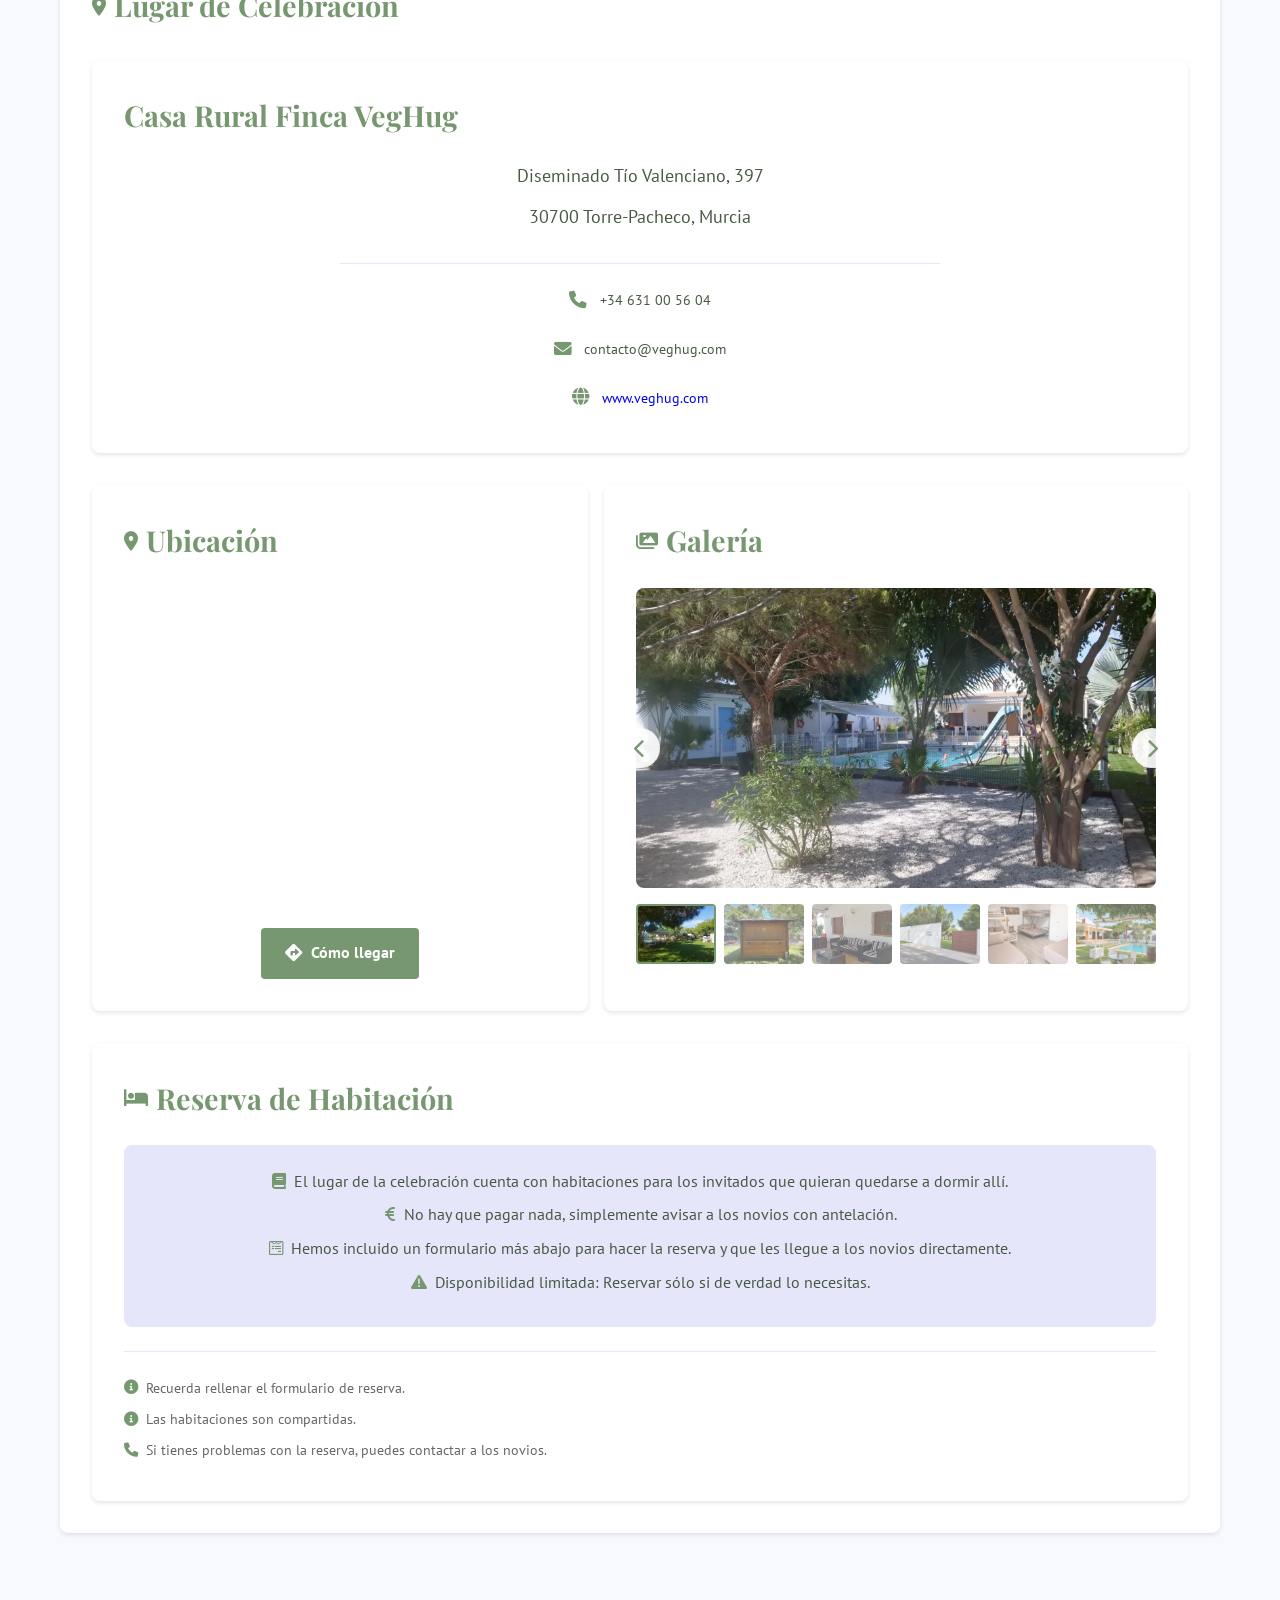
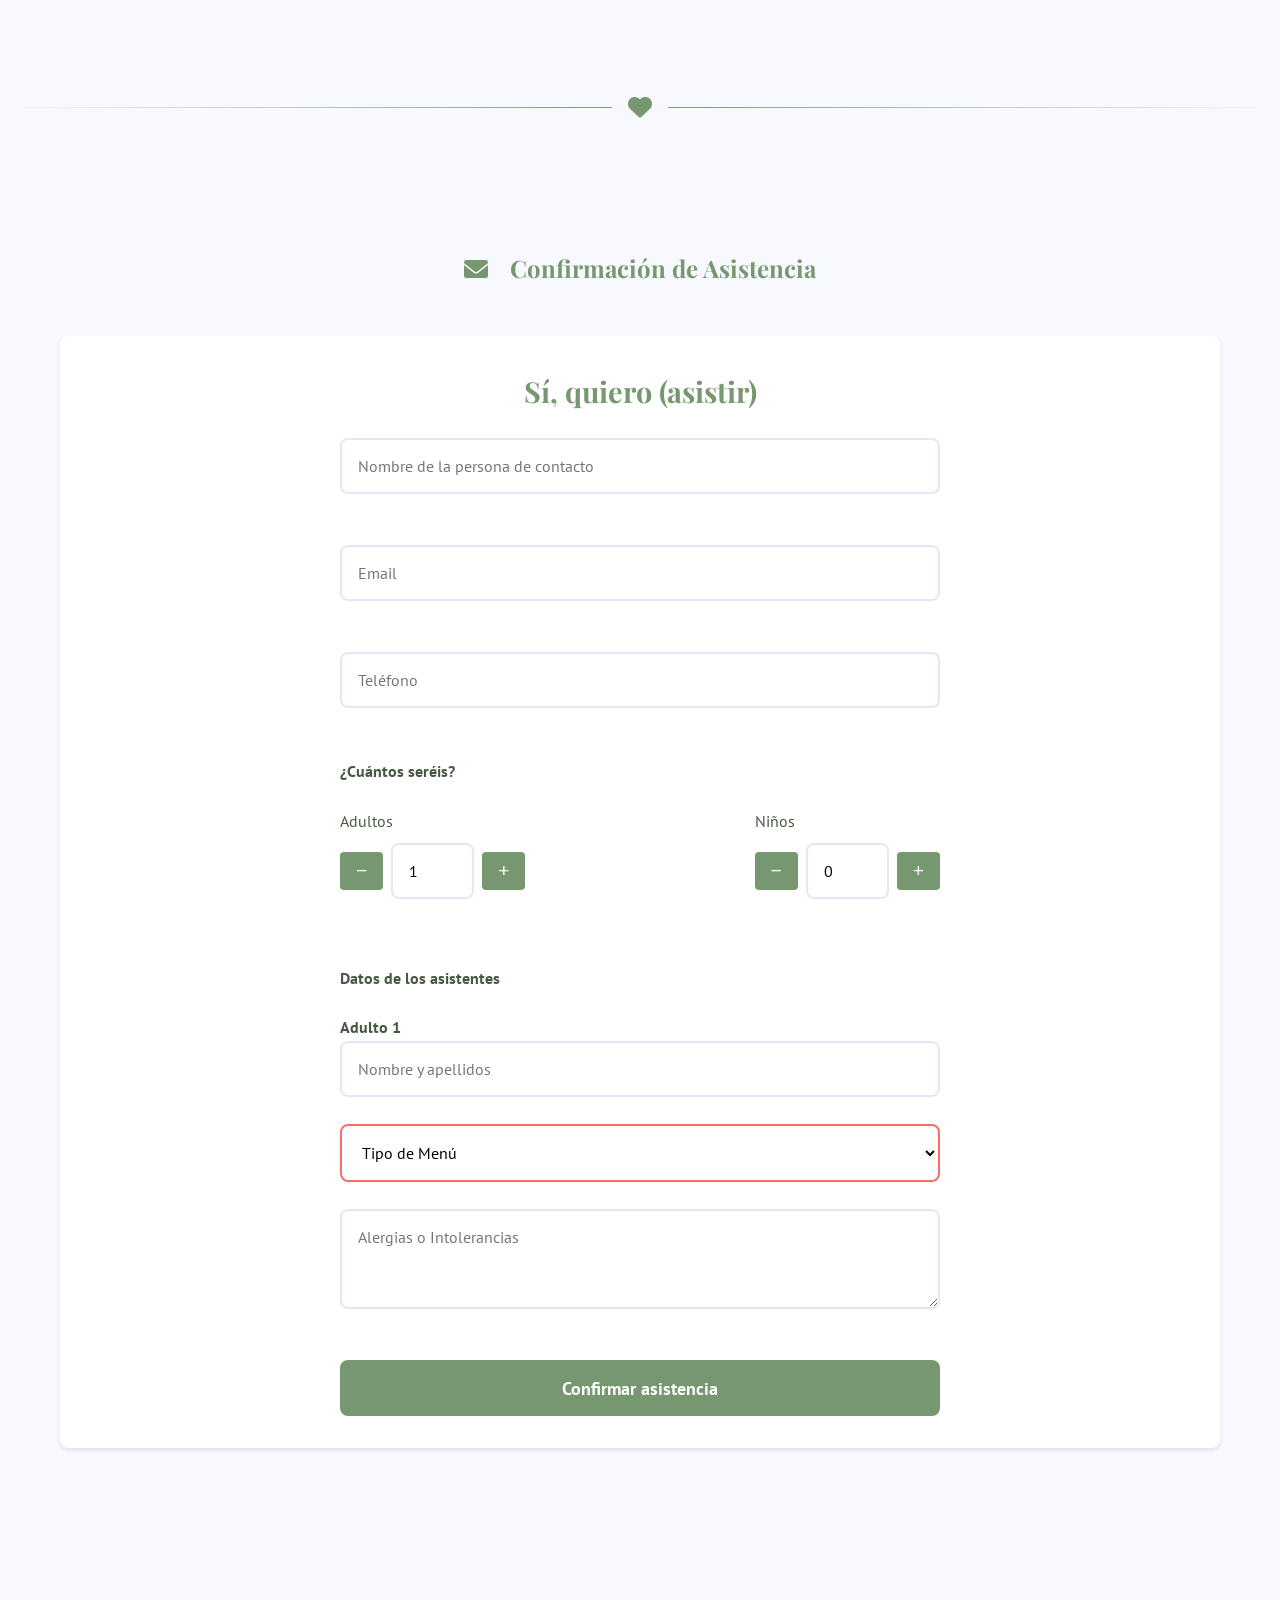
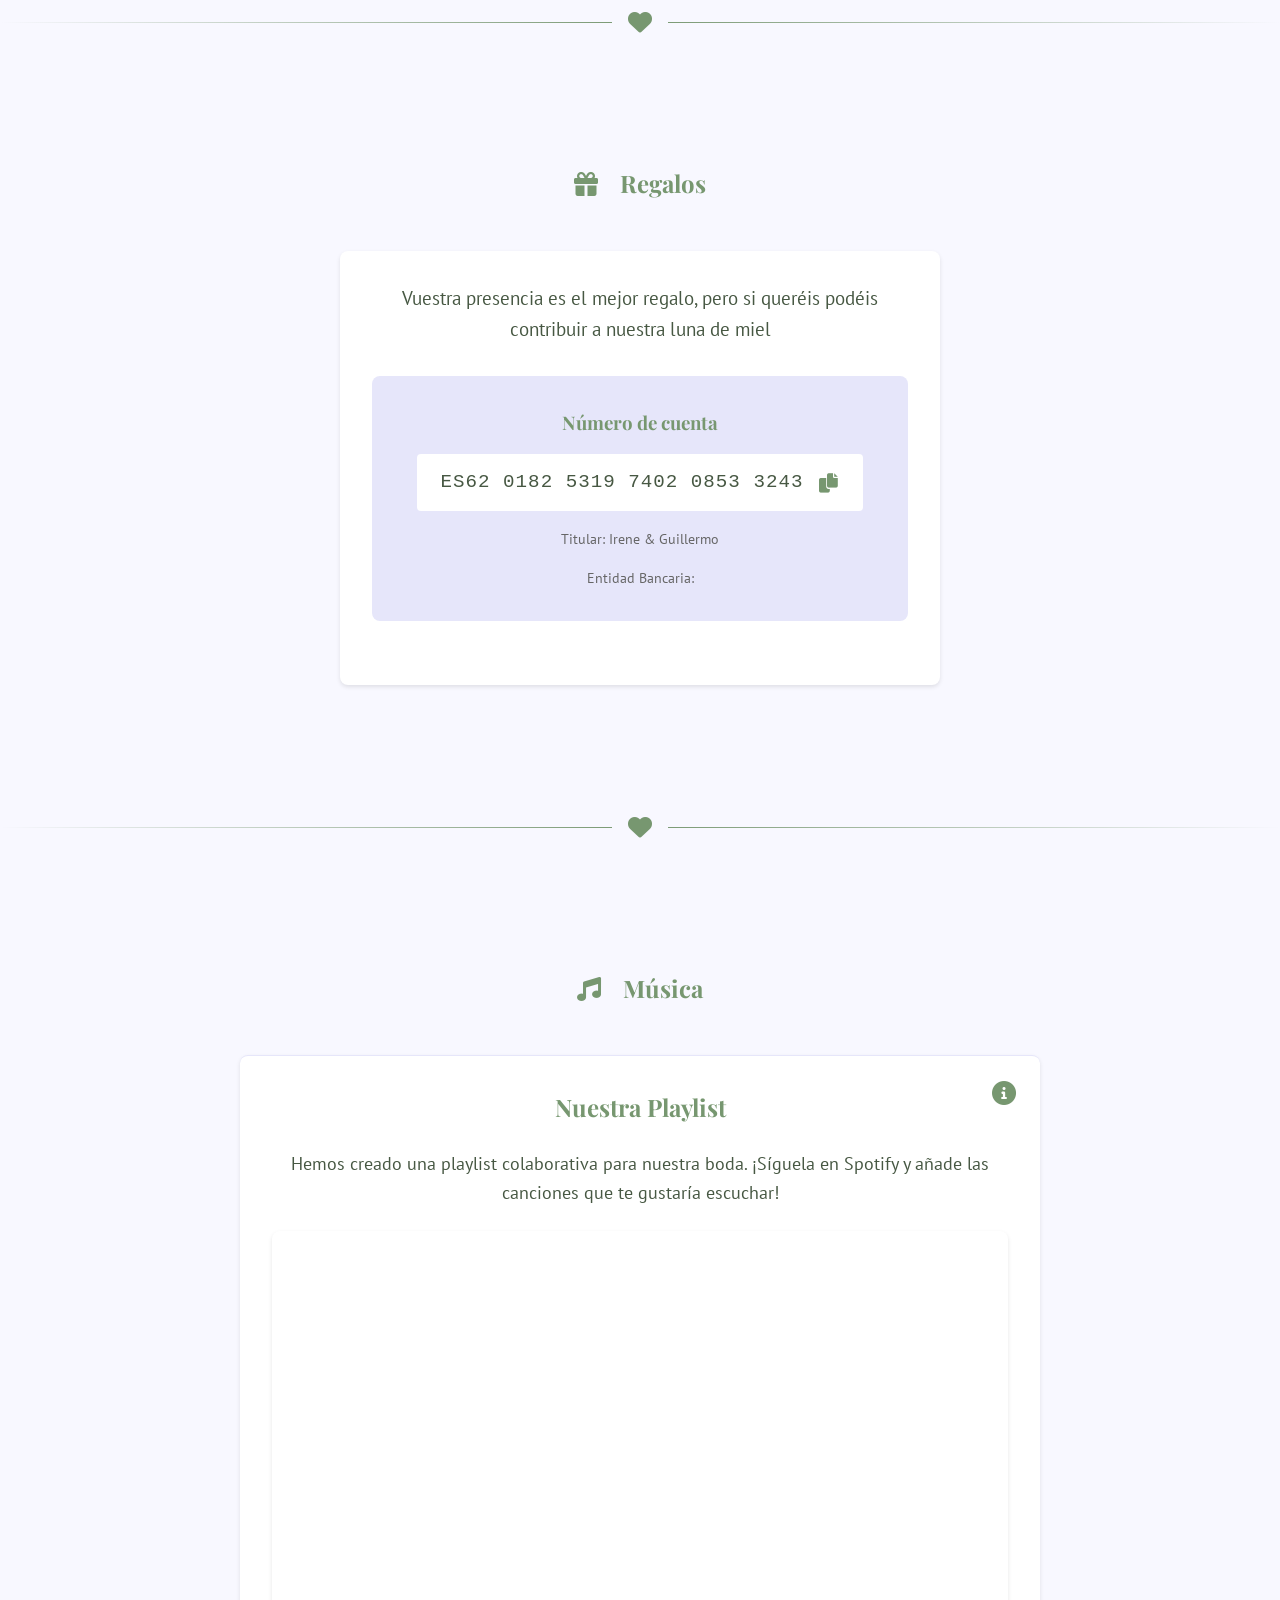
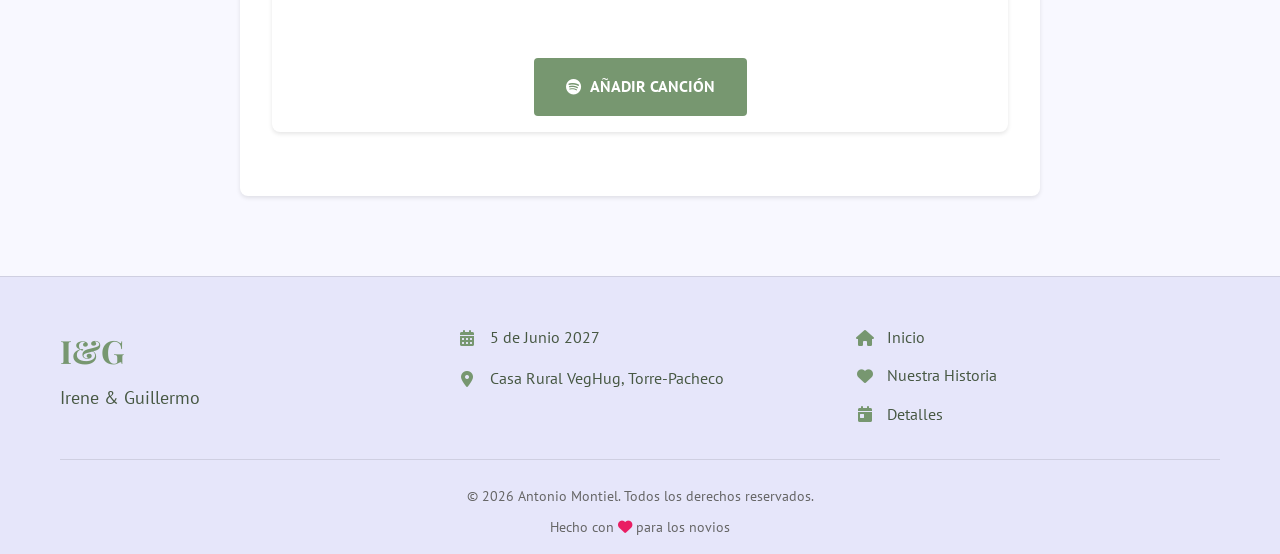
==== commit 727ddb35: "Subida de imágenes de la pareja y textos. Actualizadas las secciones Hero y Story" ====
--- a/index.html
+++ b/index.html
@@ -79,85 +79,90 @@
                 <div class="story-timeline">
                     <div class="story-moment active">
                         <div class="story-image">
-                            <img src="./assets/story/primera.jpg" alt="Como nos conocimos">
-                        </div>
-                        <div class="story-content">
-                            <div class="story-date">Abril 2017</div>
-                            <h3>Cómo nos conocimos</h3>
-                            <h4>Antonio</h4>
-                            <p>Ya había visto alguna que otra vez a Carmen, pero uno nunca tiene el valor necesario para hacer que las cosas pasen.</p>
-                            <p>No obstante, esos problemas siempre los soluciona la cerveza. Preparé mis mejores teorías sobre Juego de Tronos y allí fui.</p>
-                            <h4>Carmen</h4>
-                            <p>La primera vez que realmente lo vi fue en el cumpleaños de un amigo en común, tocando y cantando "Lady Madrid" de Pereza.</p>
-                            <p>Después de ese día, ni corto ni perezoso se sentó en mi mesa, se presentó y empezó a comerme la cabeza con sus teorías (algunas se cumplieron).</p>
-                        </div>
-                    </div>
-
-                    <div class="story-moment">
-                        <div class="story-image">
-                            <img src="./assets/story/segunda.jpg" alt="Nuestra primera cita">
-                        </div>
-                        <div class="story-content">
-                            <div class="story-date">Mayo 2017</div>
-                            <h3>Nuestra Primera Cita</h3>
-                            <h4>Antonio</h4>
-                            <p>Carmen era una máquina de rechazarme citas. Un día me dije para mi mismo: "Último all-in, si dice que no se acabó".</p>
-                            <p>Estaba en Calabardina, le escribí, le debí decir algo así como: "Esta tarde a las 20:00 estoy en tu casa para ir al cine". Quizás si no había pregunta, no podía haber negación</p>
-                            <p>Es sorprendente lo mucho que ha hecho la cerveza por esta relación.</p>
-                            <h4>Carmen</h4>
-                            <p>Tras decirle muchas veces que no me propuso un plan que no podía rechazar, ver el live action de "la Bella y la Bestia", no podía decir que no basicamente porque todos mis amigos ya la habían visto. Y menos mal.</p>
-                            <p>Fue la cita más rara de mi vida, sólo a Antonio se le podía ocurrir mezclar helado de Straciatella con cerveza.</p>
-                        </div>
-                    </div>
-
-                    <div class="story-moment">
-                        <div class="story-image">
-                            <img src="./assets/story/tercera.jpg" alt="Nuestra Historia">
-                        </div>
-                        <div class="story-content">
-                            <div class="story-date">Mayo 2017-Septiembre 2025</div>
-                            <h3>Breve resumen de Nuestra vida juntos</h3>
-                            <ul>
-                                <li><h4>12 de mayo 2017</h4></li>
-                                <li>Empezamos nuestra historia viviendo cada uno en un sitio.</li>
-                                <li><h4>Julio 2018</h4></li>
-                                <li>Nos mudamos a Lorca. Nos cansamos de vernos cada noche en casa de los papis.</li>
-                                <li><h4>Agosto 2019</h4></li>
-                                <li>Nos fuimos de alquiler a un piso.</li>
-                                <li><em>No nos matamos, bien.</em></li>
-                                <li><h4>2022</h4></li>
-                                <li>Tuvimos un hámster, Bolita. Se murió. No lloréis, coño. Es un puto hámster. Vivió una larga vida (✝2024)</li>
-                                <li><h4>7 de septiembre de 2022</h4></li>
-                                <li>Nos comprometimos en Roma.</li>
-                                <li><h4>Febrero de 2023</h4></li>
-                                <li>Nos compramos una casa.
-                                <li><h4>Marzo de 2023</h4></li>
-                                <li>Adoptamos a Cholo, oriundo de Aguaderas.</li>
-                                <li><em>Coño, he dicho que era breve historia. Ya sacaremos el libro.</em></li>
-                            </ul>
-                        </div>
-                    </div>
-
-                    <div class="story-moment">
-                        <div class="story-image">
-                            <img src="./assets/story/cuarta.jpg" alt="Nos casamos">
-                        </div>
-                        <div class="story-content">
-                            <div class="story-date">6 de septiembre de 2025</div>
-                            <h3>¡NOS CASAMOS!</h3>
-                            <p>Tras años viviendo en pecado... seguiremos haciéndolo pero con una alianza en la mano y una declaración de la Renta conjunta (o no).</p>
-                            <p>Así, al menos, si uno la espicha al otro le queda una paguita.</p>
-                        </div>
-                    </div>
-                    <div class="story-moment">
-                        <div class="story-image">
-                            <img src="./assets/story/cholo.jpg" alt="Cholo">
-                        </div>
-                        <div class="story-content">
-                            <div class="story-date">Qué bonito</div>
-                            <h3>Cholo</h3>
-                            <p>No podíamos no poner una foto de Cholo.</p>
-                            <p>Anda, que sabíamos que estábais buscando una foto del perro.</p>
+                            <img src="./assets/story/foto-1.webp" alt="Como nos conocimos">
+                        </div>
+                        <div class="story-content">
+                            <div class="story-date">¡Hola!</div>
+                            <h3>Somos Irene y Guillermo</h3>
+                            <p>Bueno, ya nos conociáis.</p>
+                            <p>Llevamos media vida juntos y, por fin, nos hemos decidido a dar el gran paso.</p>
+                            <p>¿Queréis saber más sobre nosotros?</p>
+                        </div>
+                    </div>
+
+                    <div class="story-moment">
+                        <div class="story-image">
+                            <img src="./assets/story/foto-2.webp" alt="Los principios">
+                        </div>
+                        <div class="story-content">
+                            <div class="story-date">2012</div>
+                            <h3>Los principios</h3>
+                            <p>Nos conocimos allá por 2012. </p>
+                            <p>Os lo dijimos: media vida juntos. </p>
+                        </div>
+                    </div>
+
+                    <div class="story-moment">
+                        <div class="story-image">
+                            <img src="./assets/story/foto-3.webp" alt="Gatos">
+                        </div>
+                        <div class="story-content">
+                            <div class="story-date">¡MIAU!</div>
+                            <h3>¿Quién es un lindo gatito?</h3>
+                            <p>A Guille le encantan los gatos. </p>
+                            <p>A Irene... no tanto. </p>
+                        </div>
+                    </div>
+
+                    <div class="story-moment">
+                        <div class="story-image">
+                            <img src="./assets/story/foto-4.webp" alt="Olivas">
+                        </div>
+                        <div class="story-content">
+                            <div class="story-date">Como si fuera de Jaén</div>
+                            <h3>La teoría de las olivas</h3>
+                            <p>A Irene le gustan las olivas.</p>
+                            <p>Guille las odia. </p>
+                            <p>No se puede tener todo. </p>
+                        </div>
+                    </div>
+                    <div class="story-moment">
+                        <div class="story-image">
+                            <img src="./assets/story/foto-5.webp" alt="Cerveza">
+                        </div>
+                        <div class="story-content">
+                            <div class="story-date">¿A quién no le va a gustar?</div>
+                            <h3>A ambos nos gusta la cerveza</h3>
+                        </div>
+                    </div>
+                    <div class="story-moment">
+                        <div class="story-image">
+                            <img src="./assets/story/foto-6.webp" alt="Vino">
+                        </div>
+                        <div class="story-content">
+                            <div class="story-date"></div>
+                            <h3>También el vino. </h3>
+                        </div>
+                    </div>
+                    <div class="story-moment">
+                        <div class="story-image">
+                            <img src="./assets/story/foto-7.webp" alt="Queso y embutido">
+                        </div>
+                        <div class="story-content">
+                            <div class="story-date">Las cosas claras</div>
+                            <h3>Prioridades</h3>
+                            <p>Quesos y embutidos son los imprescindibles de nuestro frigorífico. </p>
+                        </div>
+                    </div>
+                    <div class="story-moment">
+                        <div class="story-image">
+                            <img src="./assets/story/foto-8.webp" alt="Países">
+                        </div>
+                        <div class="story-content">
+                            <div class="story-date">Sin parar</div>
+                            <h3>Explorando nuevos lugares</h3>
+                            <p>Hemos vivido en 3 países y viajado a más de 30. </p>
+                            <p>Si queréis saber más, ¡preguntad! No mordemos (O sí 😉😉)</p>
                         </div>
                     </div>
                 </div>
@@ -165,6 +170,9 @@
                     <button class="story-prev"><i class="fas fa-chevron-left"></i></button>
                     <div class="story-dots">
                         <span class="dot active"></span>
+                        <span class="dot"></span>
+                        <span class="dot"></span>
+                        <span class="dot"></span>
                         <span class="dot"></span>
                         <span class="dot"></span>
                         <span class="dot"></span>
--- a/styles.css
+++ b/styles.css
@@ -37,8 +37,8 @@
     height: 100vh; /* Fallback para navegadores antiguos */
     height: 100dvh;
     min-height: -webkit-fill-available; /* Solución para Safari iOS */
-    background-image: url(./assets/prueba-5.jpg);
-    filter: grayscale(40%);
+    background-image: url(./assets/hero.webp);
+    filter: grayscale(30%);
     background-size: cover;
     background-position: center;
     background-repeat: no-repeat;
@@ -48,6 +48,12 @@
     text-align: center;
     color: white;
     overflow: hidden;
+}
+
+@media screen and (max-width: 768px) {
+    .hero {
+        background-image: url(./assets/hero-mobile.webp);
+    }
 }
 
 
